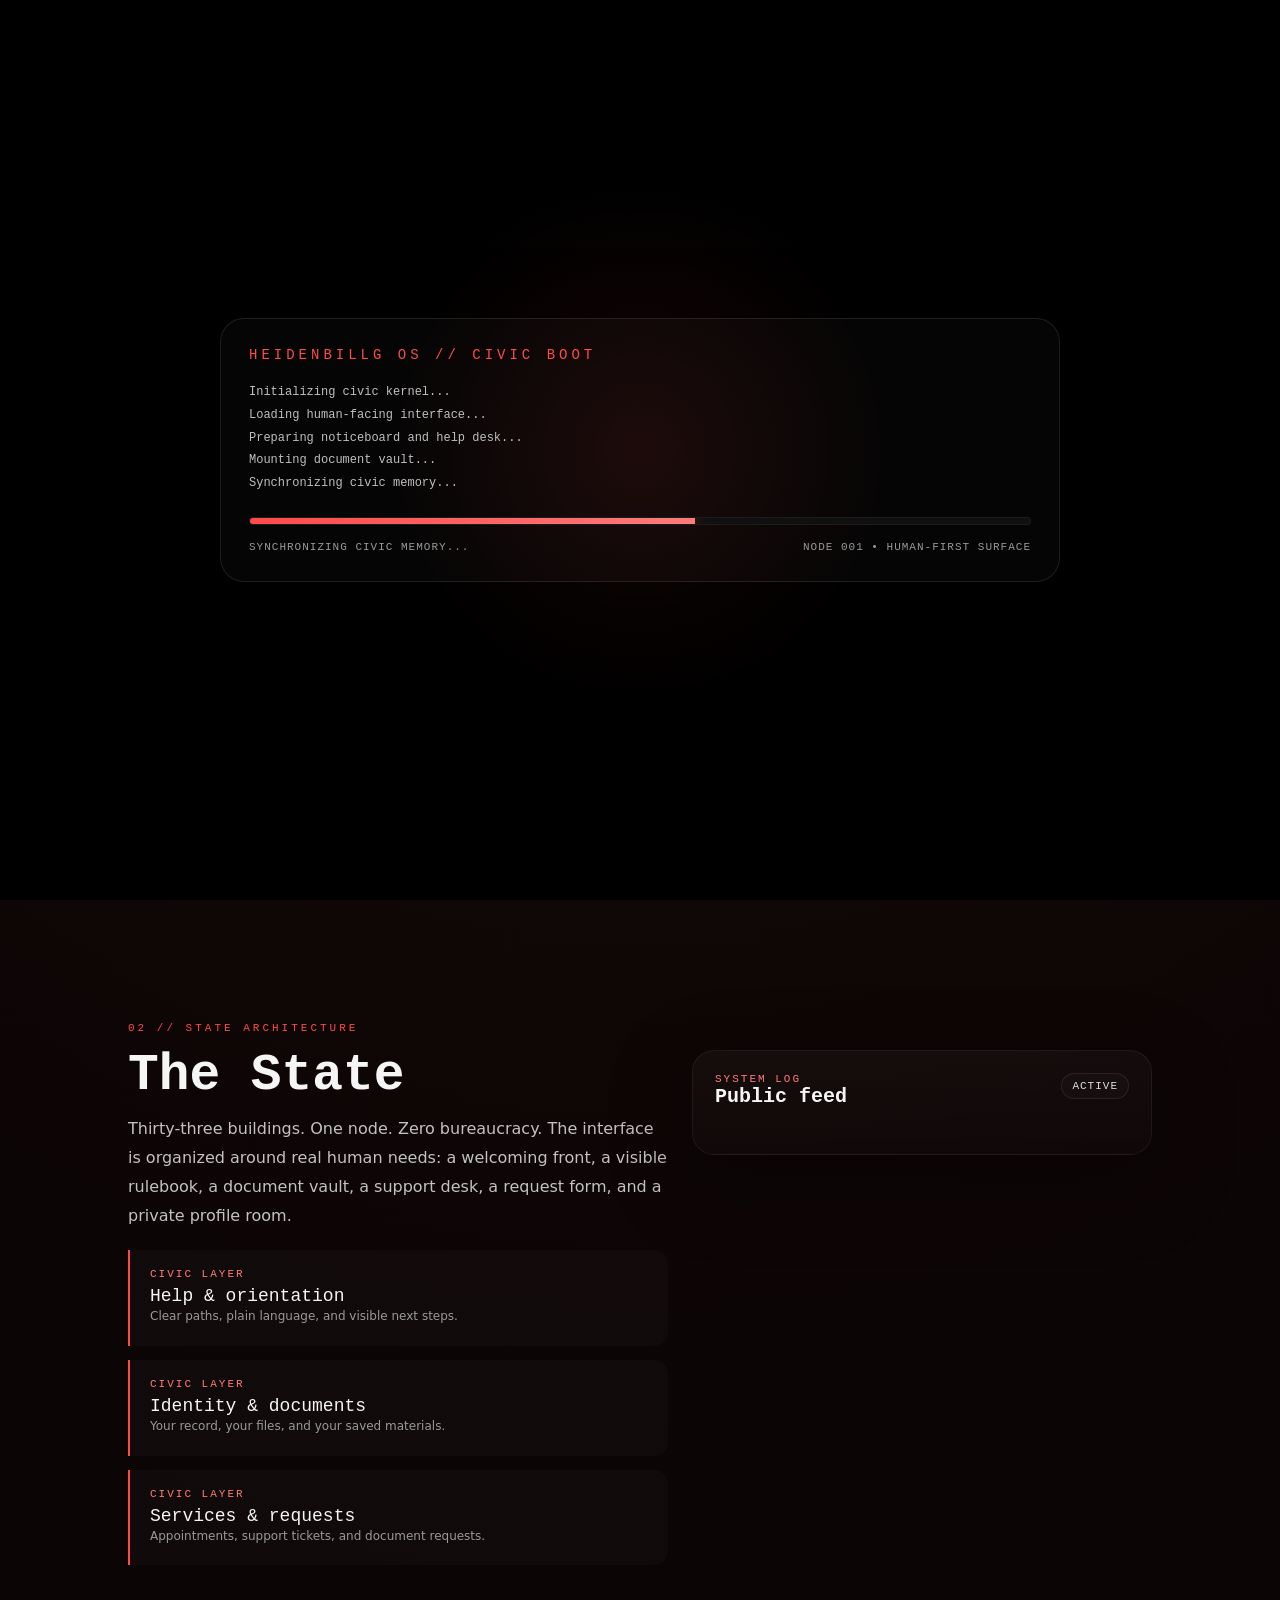
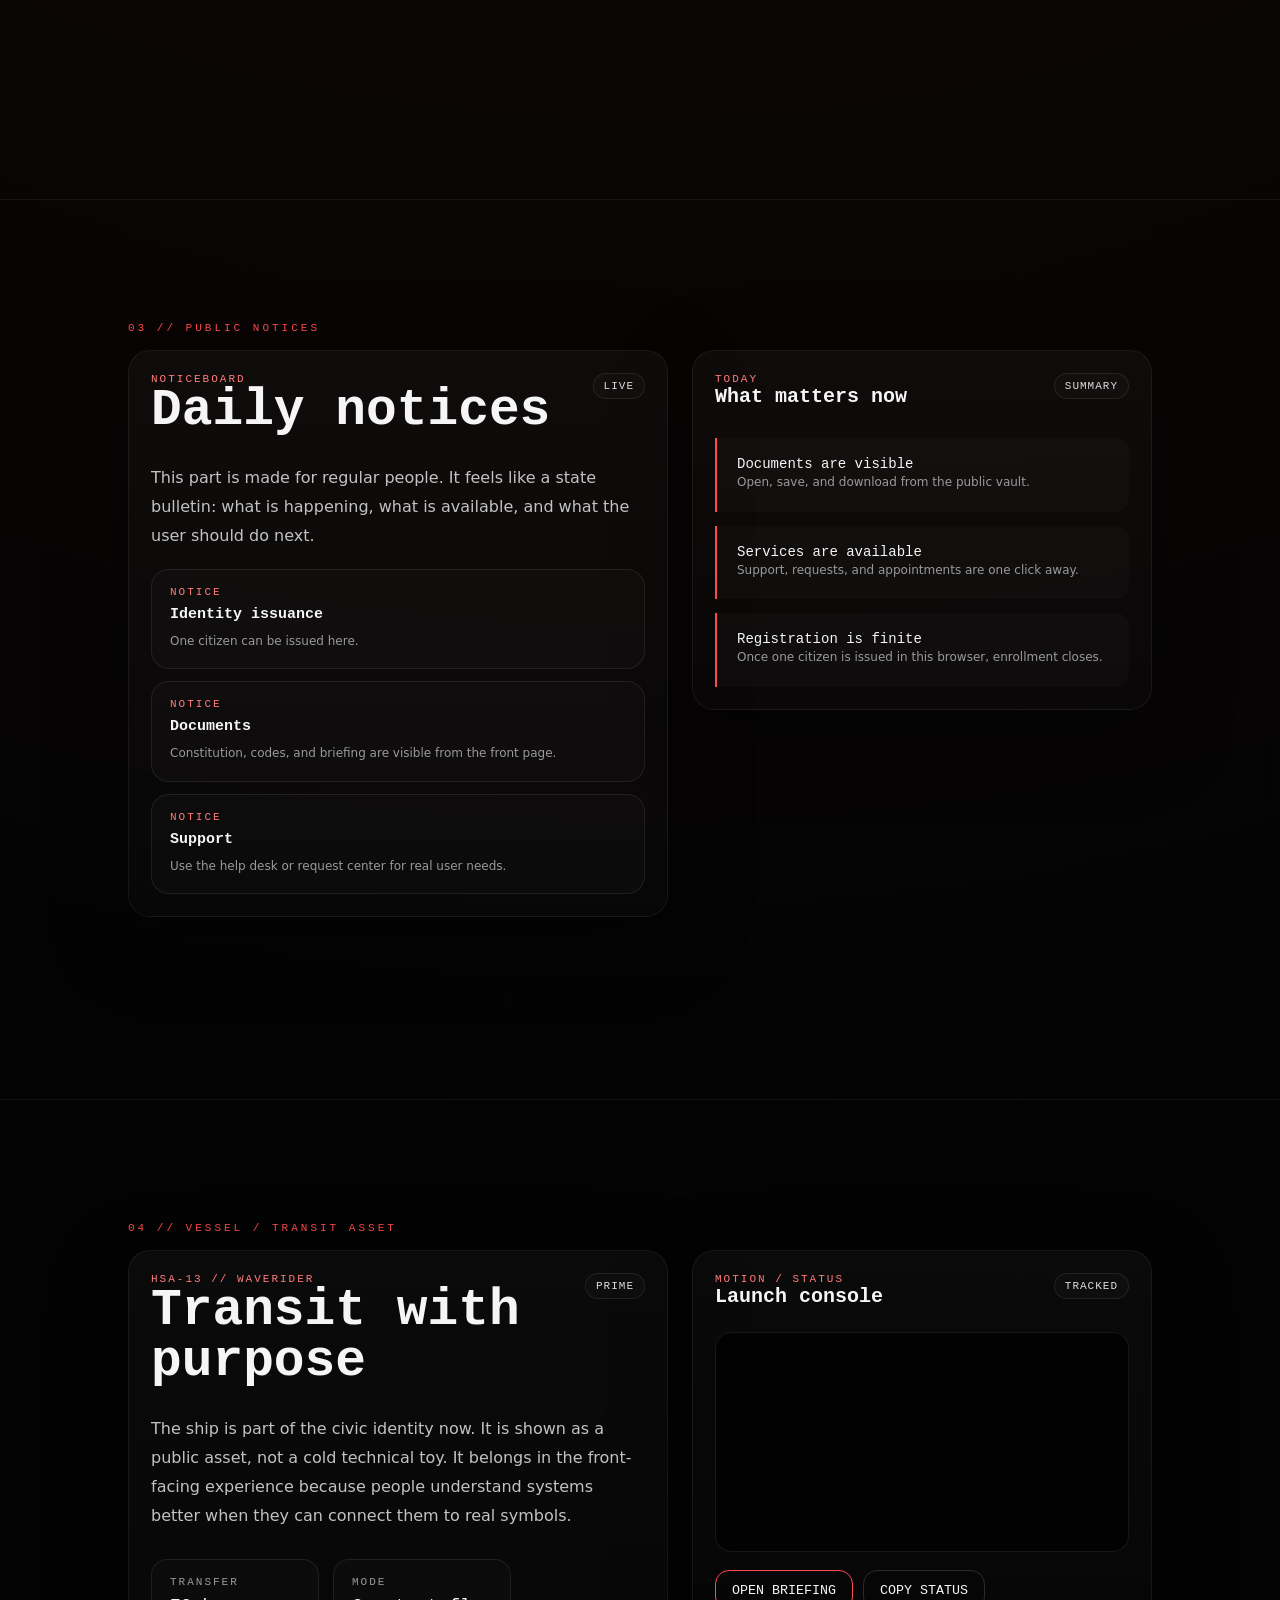
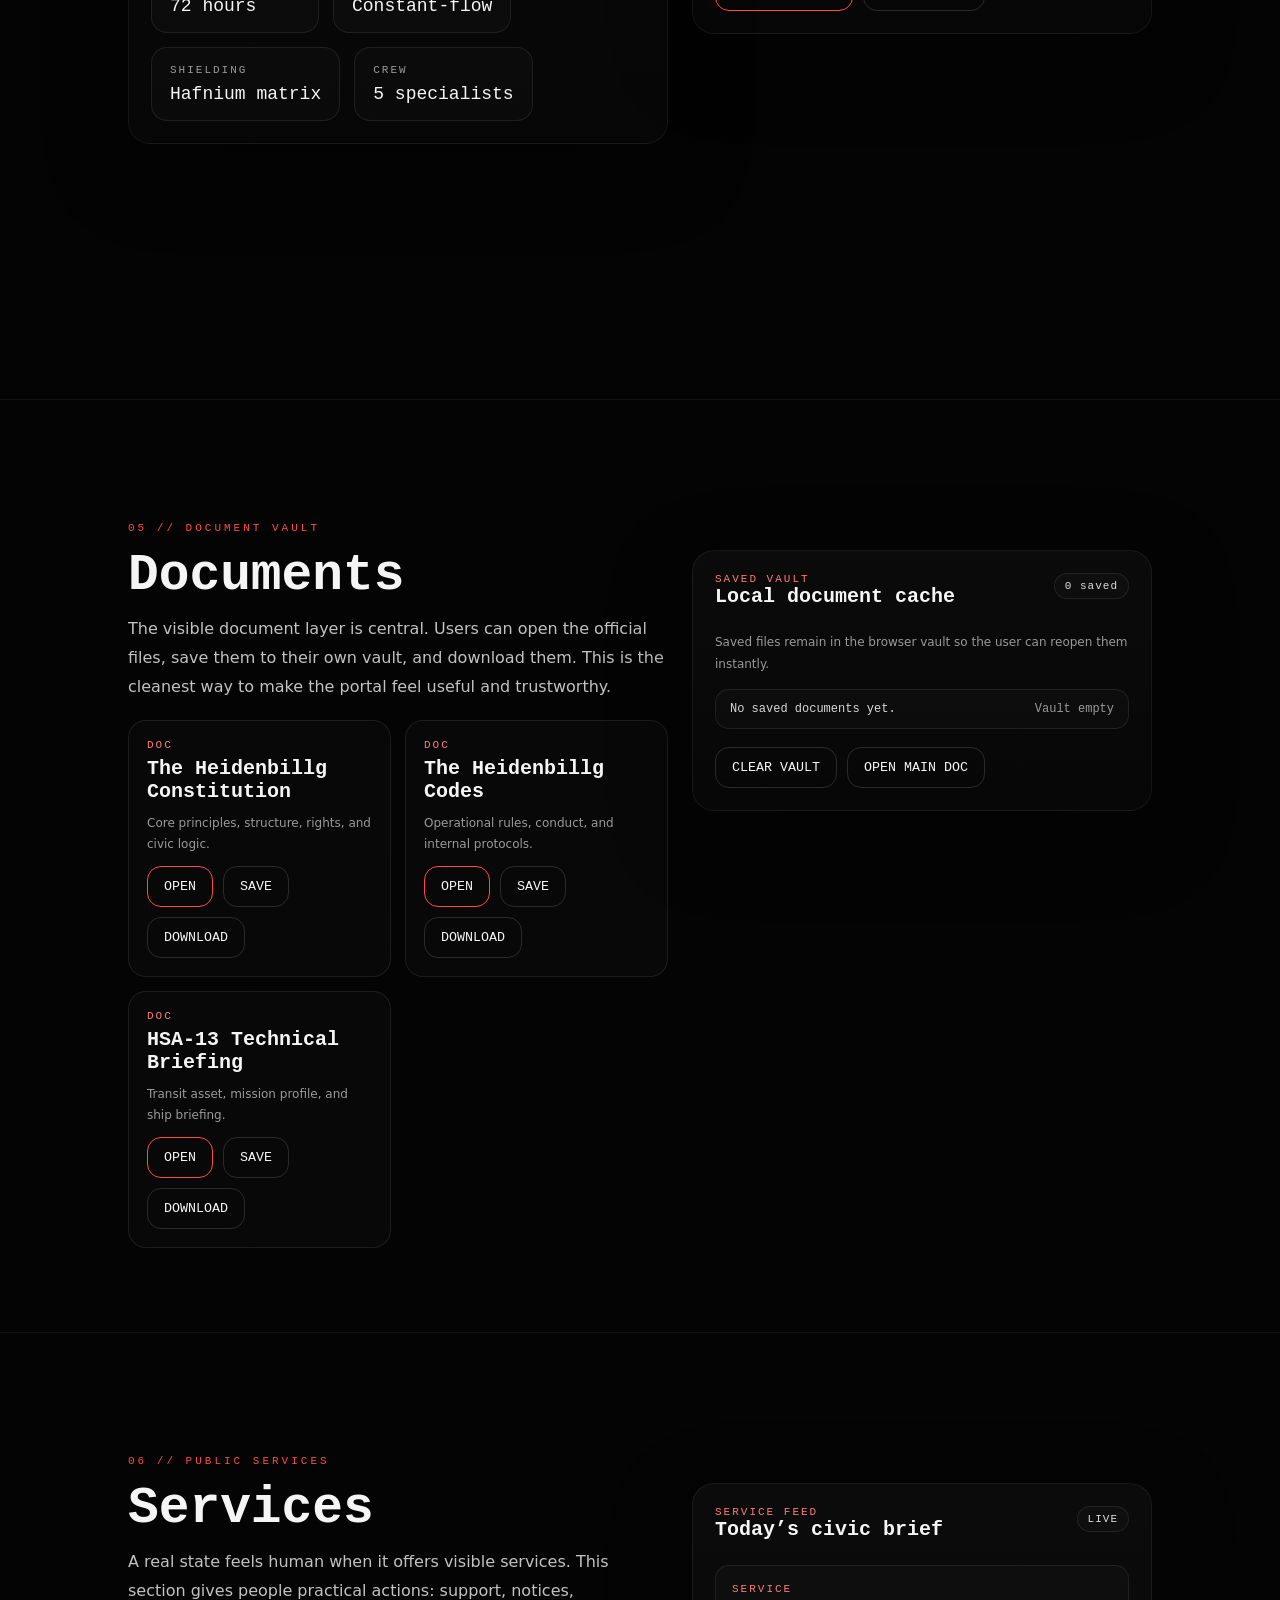
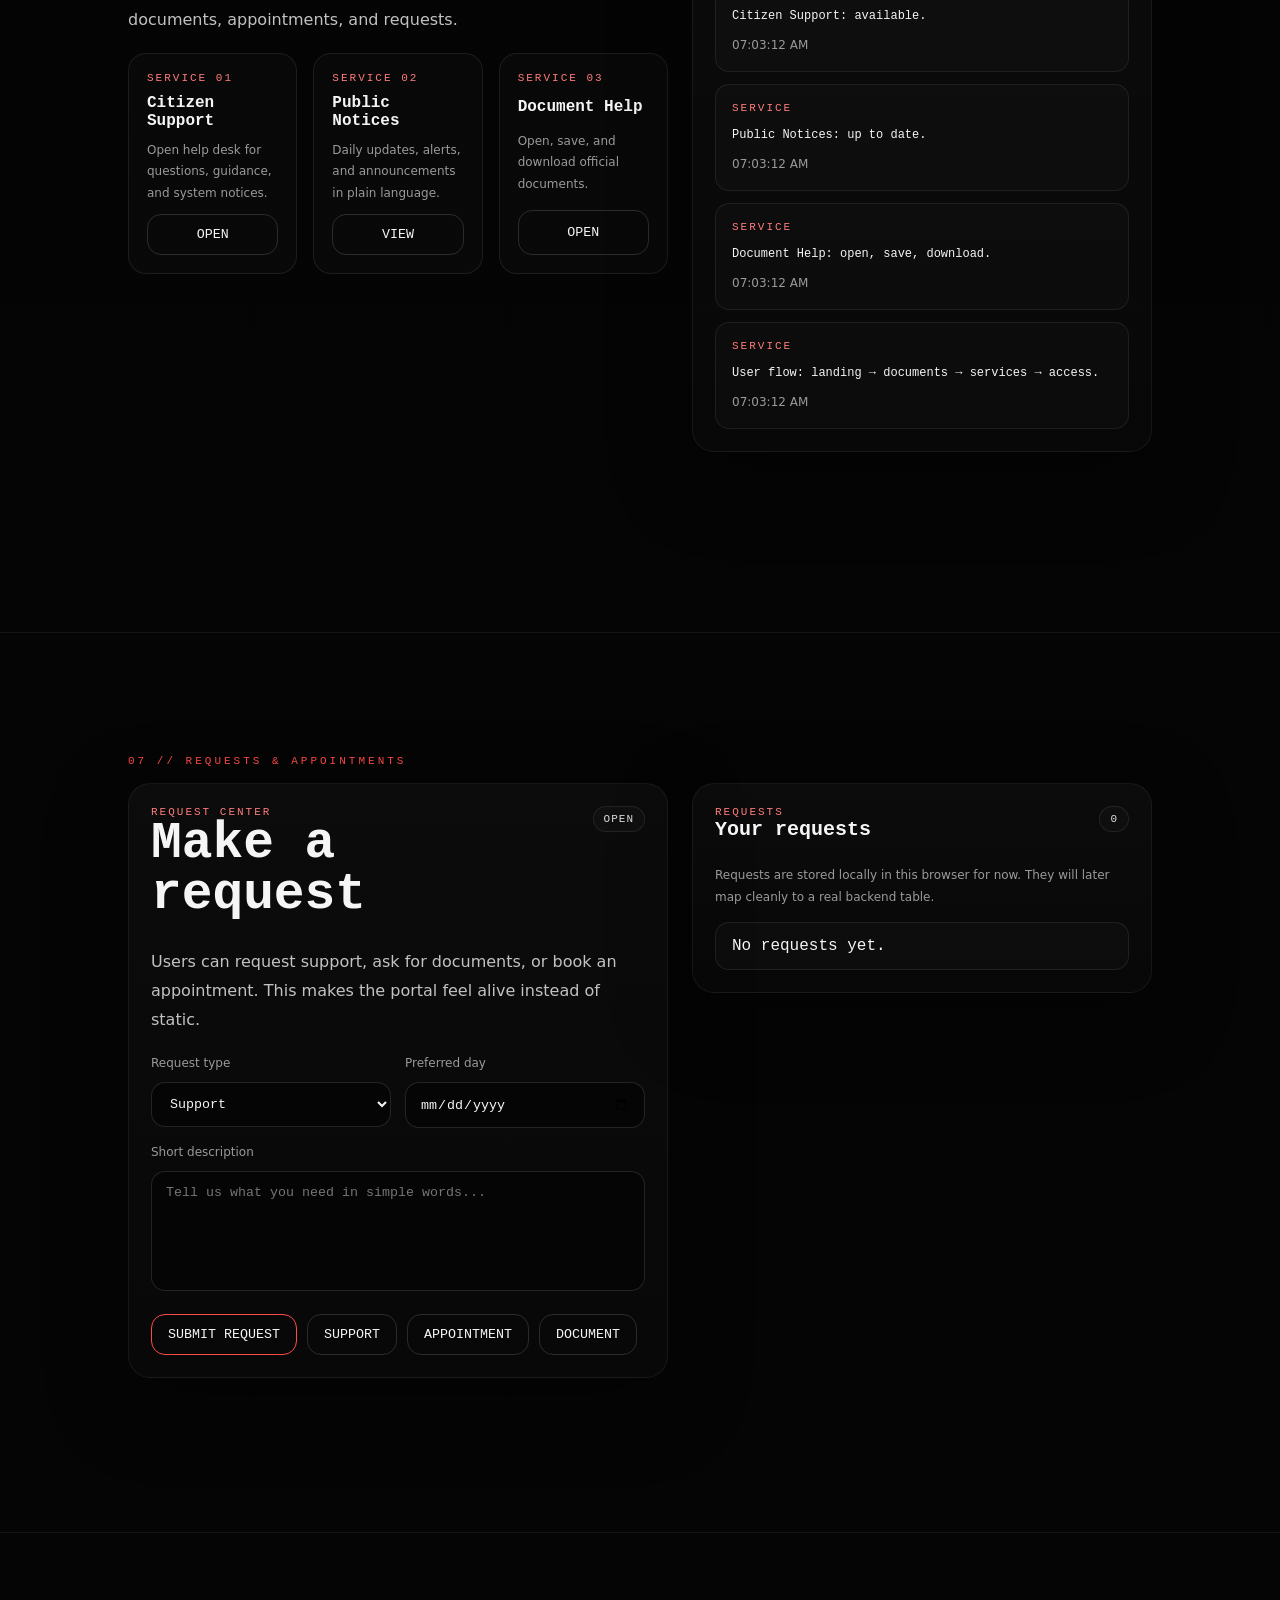
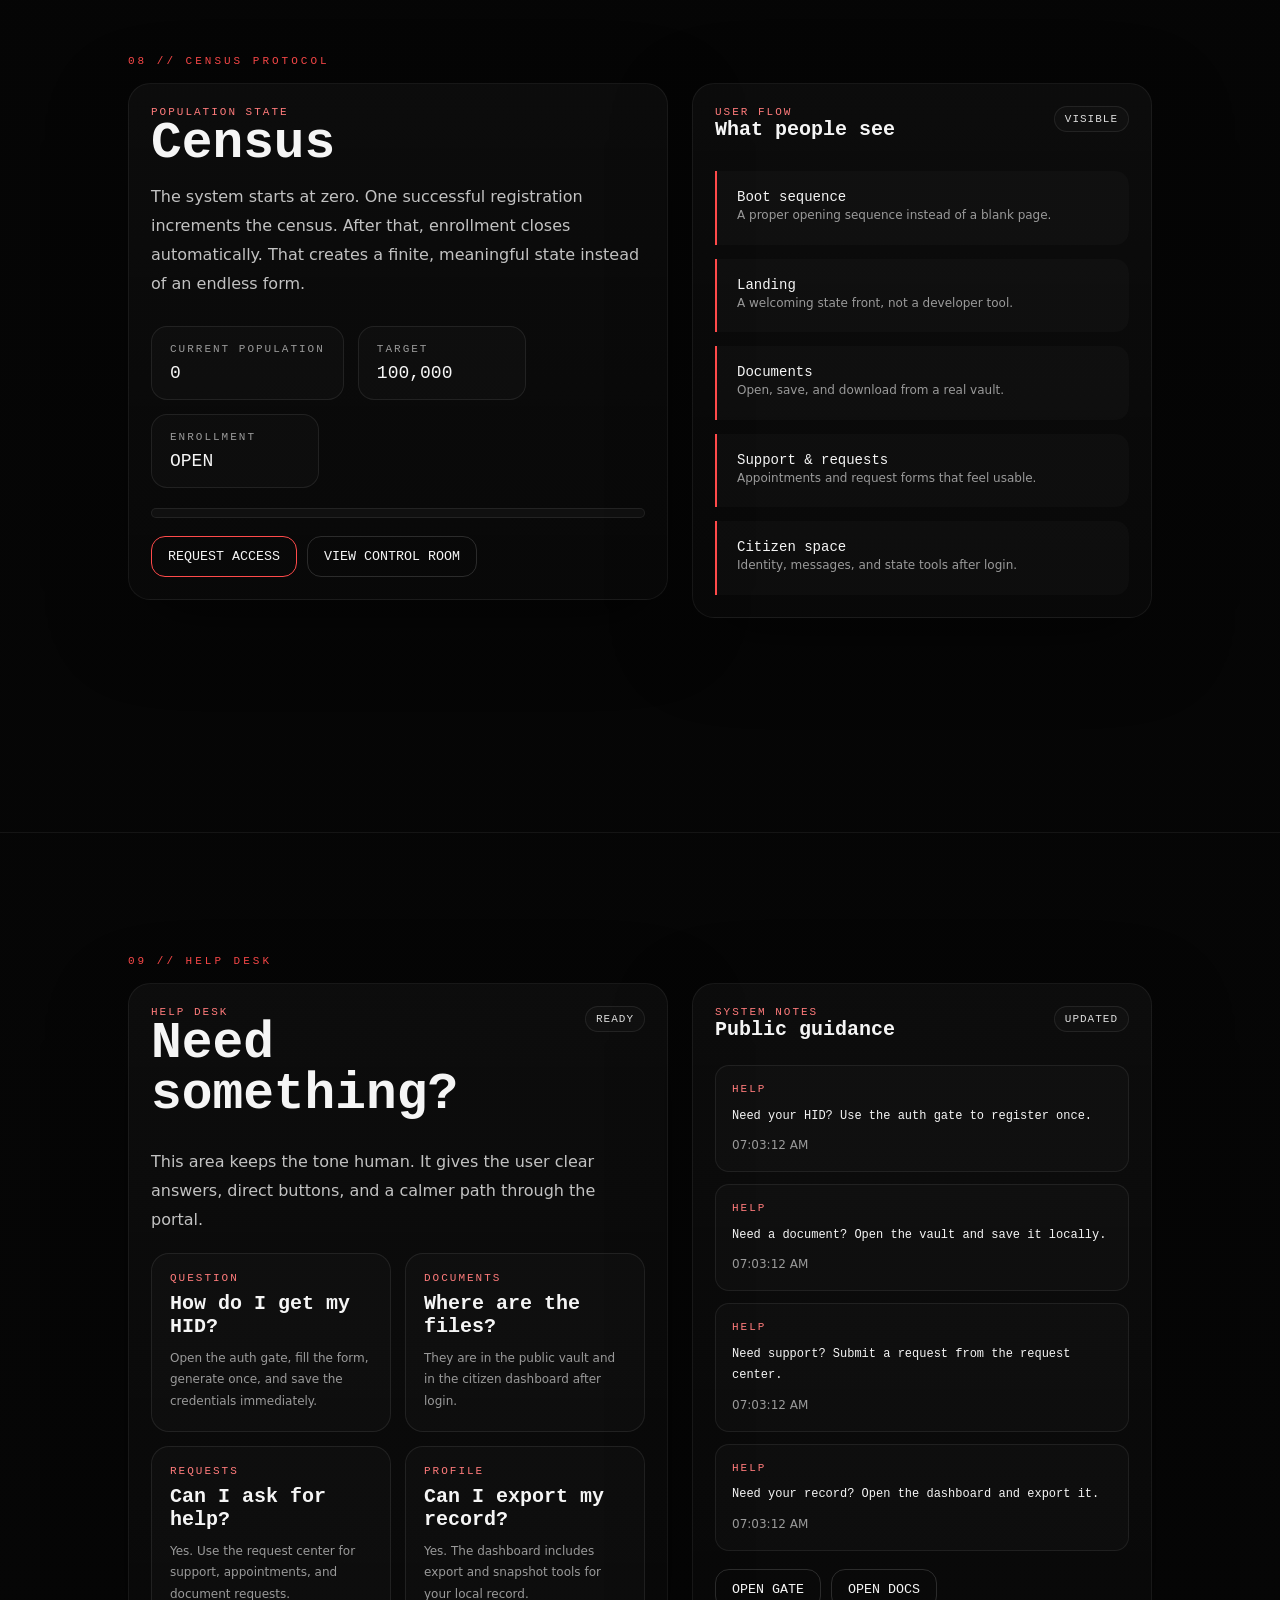
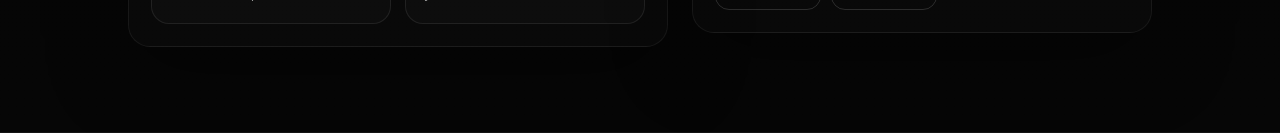
==== index.html @ 32671201 "Update index.html" ====
<!DOCTYPE html><html lang="en">
<head>
<meta charset="UTF-8" />
<meta name="viewport" content="width=device-width, initial-scale=1.0" />
<title>HEIDENBILLG OS // CITIZEN PORTAL</title>
<style>
:root{
  --bg:#040404;
  --bg2:#0b0b0b;
  --panel:#111111;
  --panel2:#151515;
  --line:#1a1a1a;
  --accent:#ff4a4a;
  --accent2:#ff7b7b;
  --ok:#35d07f;
  --warn:#f5b14c;
  --text:#f5f5f5;
  --muted:#9a9a9a;
  --soft:#d1d1d1;
  --shadow:0 24px 80px rgba(0,0,0,.36);
  --r:20px;
  --mono: ui-monospace, SFMono-Regular, Menlo, Monaco, Consolas, "Liberation Mono", monospace;
  --sans: Inter, system-ui, -apple-system, BlinkMacSystemFont, "Segoe UI", sans-serif;
}*{box-sizing:border-box} html{scroll-behavior:smooth} body{ margin:0; background: radial-gradient(circle at top, rgba(255,74,74,.08), transparent 34%), linear-gradient(180deg, #020202, #060606); color:var(--text); font-family:var(--mono); overflow-x:hidden; }

.scanline{ position:fixed; top:0; left:0; width:100%; height:2px; background:rgba(255,255,255,.03); pointer-events:none; z-index:9998; animation:scan 7s linear infinite; } @keyframes scan{ from{transform:translateY(0)} to{transform:translateY(100vh)} } .noise{ position:fixed; inset:0; pointer-events:none; z-index:9997; opacity:.045; mix-blend-mode:screen; background-image: linear-gradient(transparent 50%, rgba(255,255,255,.12) 50%), linear-gradient(90deg, transparent 50%, rgba(255,255,255,.08) 50%); background-size:3px 3px, 3px 3px; }

nav{ position:fixed; top:0; left:0; width:100%; z-index:1000; display:flex; justify-content:space-between; align-items:center; gap:16px; padding:16px 24px; backdrop-filter:blur(12px); background:linear-gradient(to bottom, rgba(0,0,0,.95), rgba(0,0,0,0)); border-bottom:1px solid rgba(255,255,255,.04); } .nav-left{display:flex; align-items:center; gap:12px; cursor:pointer; user-select:none} .brand-dot{width:11px; height:11px; border-radius:50%; background:var(--accent); box-shadow:0 0 18px rgba(255,74,74,.9)} .brand{font-size:13px; letter-spacing:3px; text-transform:uppercase} .nav-right{display:flex; gap:10px; flex-wrap:wrap; align-items:center; justify-content:flex-end} .badge{ padding:6px 10px; border:1px solid rgba(255,255,255,.08); background:rgba(255,255,255,.02); border-radius:999px; font-size:11px; letter-spacing:1px; color:#ddd; }

section{ min-height:100vh; padding:118px 10% 84px; border-bottom:1px solid rgba(255,255,255,.06); position:relative; } .kicker{display:inline-block; font-size:11px; letter-spacing:3px; text-transform:uppercase; color:var(--accent); margin-bottom:16px} h1{margin:0 0 18px; font-size:clamp(2.8rem, 9vw, 6.8rem); line-height:.92; letter-spacing:-1px} h2{margin:0 0 14px; font-size:clamp(1.9rem, 4vw, 3.2rem); line-height:1} h3{margin:0 0 10px; font-size:20px} p{margin:0; max-width:860px; color:#c2c2c2; line-height:1.8; font-family:var(--sans)} .outline{ color:transparent; -webkit-text-stroke:1px var(--text); } .small{font-size:12px; line-height:1.8; color:var(--muted); font-family:var(--sans)} .accent{color:var(--accent)} .muted{color:var(--muted)}

.grid-2{display:grid; grid-template-columns:1.08fr .92fr; gap:24px; align-items:start} .grid-3{display:grid; grid-template-columns:repeat(3, minmax(0, 1fr)); gap:20px} .card{ background:linear-gradient(180deg, rgba(255,255,255,.03), rgba(255,255,255,.014)); border:1px solid rgba(255,255,255,.06); border-radius:22px; padding:22px; box-shadow:var(--shadow); } .card:hover{ transform:translateY(-2px); transition:.22s ease; border-color:rgba(255,74,74,.27) } .card-head{display:flex; justify-content:space-between; align-items:flex-start; gap:12px; margin-bottom:14px} .card-tag{font-size:11px; letter-spacing:2px; text-transform:uppercase; color:var(--accent2)} .timeline{display:grid; gap:14px; margin-top:20px} .timeline-item{ padding:18px 18px 18px 20px; border-left:2px solid var(--accent); border-radius:0 14px 14px 0; background:rgba(255,255,255,.02); } .metric-row{display:flex; flex-wrap:wrap; gap:14px; margin-top:28px} .metric{ min-width:168px; padding:16px 18px; border:1px solid rgba(255,255,255,.08); border-radius:16px; background:rgba(255,255,255,.02); } .metric .label{display:block; font-size:11px; text-transform:uppercase; letter-spacing:2px; color:var(--muted); margin-bottom:8px} .metric .value{font-size:18px; color:var(--text)}

button, .button{ appearance:none; border:none; outline:none; cursor:pointer; font-family:var(--mono); color:var(--text); background:transparent; border:1px solid var(--accent); border-radius:14px; padding:12px 16px; transition:.25s ease; display:inline-flex; align-items:center; justify-content:center; gap:10px; text-decoration:none; } button:hover, .button:hover{ background:var(--accent); box-shadow:0 0 22px rgba(255,74,74,.22); transform:translateY(-1px) } button.secondary, .button.secondary{ border-color:rgba(255,255,255,.14) } button.secondary:hover, .button.secondary:hover{ background:rgba(255,255,255,.07); box-shadow:none } button.ok, .button.ok{ border-color:rgba(53,208,127,.45) } button.warn, .button.warn{ border-color:rgba(245,177,76,.55) } button.full, .button.full{ width:100% }

input, textarea, select{ width:100%; background:rgba(0,0,0,.42); color:var(--text); border:1px solid rgba(255,255,255,.12); border-radius:14px; padding:13px 14px; font-family:var(--mono); outline:none; transition:.25s ease; } input:focus, textarea:focus, select:focus{ border-color:rgba(255,74,74,.75); box-shadow:0 0 0 3px rgba(255,74,74,.12) } textarea{resize:none; min-height:120px}

.bar{width:100%; height:10px; background:#101010; border:1px solid rgba(255,255,255,.08); border-radius:999px; overflow:hidden} .fill{height:100%; width:0%; background:linear-gradient(90deg, var(--accent), var(--accent2)); box-shadow:0 0 20px rgba(255,74,74,.35); transition:width .8s ease} .stat-line{display:flex; justify-content:space-between; gap:12px; color:#d8d8d8; font-size:13px} .stat-line span:last-child{ color:#fff }

#boot{ position:fixed; inset:0; z-index:10000; display:flex; justify-content:center; align-items:center; flex-direction:column; background:radial-gradient(circle at center, rgba(255,74,74,.1), transparent 34%), #000; transition:opacity .6s ease, transform .6s ease; } #boot.hidden{ opacity:0; pointer-events:none; transform:scale(1.01) } .boot-panel{width:min(840px, 90vw); border:1px solid rgba(255,255,255,.1); border-radius:24px; background:rgba(255,255,255,.02); padding:28px; box-shadow:0 30px 90px rgba(0,0,0,.45)} .boot-title{font-size:14px; letter-spacing:4px; text-transform:uppercase; color:var(--accent); margin-bottom:18px} .boot-line{font-size:12px; line-height:1.9; color:#bfbfbf} .boot-progress{margin-top:22px; height:8px; width:100%; border-radius:999px; background:#101010; overflow:hidden; border:1px solid rgba(255,255,255,.05)} .boot-fill{width:0%; height:100%; background:linear-gradient(90deg, var(--accent), var(--accent2)); box-shadow:0 0 20px rgba(255,74,74,.55); transition:width .35s ease} .boot-footer{display:flex; justify-content:space-between; gap:20px; margin-top:16px; font-size:11px; color:var(--muted); letter-spacing:1px; text-transform:uppercase}

#landing{display:flex; align-items:center} .hero-copy{max-width:940px} .hero-actions{display:flex; gap:12px; flex-wrap:wrap; margin-top:28px} .docs-grid{display:grid; grid-template-columns:repeat(2, minmax(0, 1fr)); gap:14px; margin-top:18px} .doc-card{padding:18px; border:1px solid rgba(255,255,255,.08); border-radius:18px; background:rgba(255,255,255,.02); display:grid; gap:10px} .doc-actions{display:flex; gap:10px; flex-wrap:wrap} .saved-list{display:grid; gap:10px; margin-top:12px} .saved-item{padding:12px 14px; border:1px solid rgba(255,255,255,.08); border-radius:14px; background:rgba(255,255,255,.02); font-size:12px; color:#d8d8d8; display:flex; justify-content:space-between; gap:10px; align-items:center}

.modal{display:none; position:fixed; inset:0; z-index:5000; background:rgba(0,0,0,.84); backdrop-filter:blur(10px); justify-content:center; align-items:center; padding:24px} .modal.open{display:flex} .modal-panel{width:min(1060px, 100%); display:grid; grid-template-columns:1fr 1fr; gap:20px} .modal-card{background:rgba(10,10,10,.97); border:1px solid rgba(255,255,255,.08); border-radius:20px; padding:24px; box-shadow:0 30px 100px rgba(0,0,0,.5)} .modal-head{display:flex; justify-content:space-between; align-items:flex-start; gap:16px; margin-bottom:18px} .modal-strap{font-size:11px; text-transform:uppercase; letter-spacing:2px; color:var(--muted)} .credentials{margin-top:14px; padding:14px; border:1px dashed rgba(255,255,255,.12); border-radius:14px; color:#eaeaea; font-size:12px; line-height:1.8; white-space:pre-wrap; background:rgba(255,255,255,.02)} .close-row{margin-top:14px; display:flex; justify-content:flex-end}

.viewer{width:min(1120px, 100%); display:grid; grid-template-rows:auto 1fr auto; height:min(92vh, 920px)} .viewer-frame{width:100%; height:100%; border:1px solid rgba(255,255,255,.1); border-radius:16px; background:#000} .viewer-actions{display:flex; gap:10px; flex-wrap:wrap; margin-top:14px}

#dashboard{display:none; position:fixed; inset:0; z-index:4000; background:radial-gradient(circle at top left, rgba(255,74,74,.08), transparent 28%), linear-gradient(180deg, #070707, #030303)} .dashboard-grid{display:grid; grid-template-columns:300px 1fr; height:100%} .sidebar{border-right:1px solid rgba(255,255,255,.07); padding:22px; overflow:auto; background:rgba(255,255,255,.015)} .main{padding:22px; overflow:auto} .profile{padding:18px; border:1px solid rgba(255,74,74,.25); border-radius:18px; background:rgba(255,74,74,.03); margin-bottom:18px} .profile .hid{font-size:13px; color:var(--accent2); margin-bottom:10px; word-break:break-all} .profile .name{font-size:20px; color:#fff; margin-bottom:8px} .profile .role{color:var(--muted); font-size:13px} .side-block{margin-top:18px; padding-top:18px; border-top:1px solid rgba(255,255,255,.08)} .tabs{display:flex; gap:10px; flex-wrap:wrap; margin:16px 0 18px} .tab{padding:10px 12px; border-radius:999px; border:1px solid rgba(255,255,255,.08); background:rgba(255,255,255,.02); cursor:pointer; font-size:12px} .tab.active{border-color:rgba(255,74,74,.45); background:rgba(255,74,74,.08); color:#fff} .panel{display:none} .panel.active{display:block} .grid-dashboard{display:grid; grid-template-columns:1.1fr .9fr; gap:20px; margin-top:18px} .terminal{min-height:220px; max-height:300px; overflow:auto; padding:16px; border:1px solid rgba(255,255,255,.08); border-radius:16px; background:#020202; color:#a7a7a7; font-size:12px; line-height:1.8; white-space:pre-wrap} .feed{display:grid; gap:12px} .feed-item{padding:14px 16px; border:1px solid rgba(255,255,255,.07); border-radius:14px; background:rgba(255,255,255,.02); font-size:12px; line-height:1.8} .dock{display:flex; gap:10px; flex-wrap:wrap; margin-top:18px} .service-grid{display:grid; grid-template-columns:repeat(3, minmax(0,1fr)); gap:16px; margin-top:18px} .service{padding:18px; border:1px solid rgba(255,255,255,.08); border-radius:18px; background:rgba(255,255,255,.02); display:grid; gap:10px} .service strong{font-size:16px} .notice-grid{display:grid; gap:12px; margin-top:18px} .notice{padding:16px 18px; border:1px solid rgba(255,255,255,.08); border-radius:18px; background:rgba(255,255,255,.02); display:grid; gap:8px} .request-grid{display:grid; grid-template-columns:1fr 1fr; gap:14px} .request-list{display:grid; gap:10px; margin-top:14px} .request-item{padding:14px 16px; border:1px solid rgba(255,255,255,.08); border-radius:14px; background:rgba(255,255,255,.02)} .help-grid{display:grid; grid-template-columns:repeat(2,minmax(0,1fr)); gap:14px; margin-top:18px} .help-card{padding:18px; border:1px solid rgba(255,255,255,.08); border-radius:18px; background:rgba(255,255,255,.02)}

@media (max-width: 1100px){ .grid-2,.grid-3,.modal-panel,.dashboard-grid,.grid-dashboard,.docs-grid,.service-grid,.request-grid,.help-grid{grid-template-columns:1fr} section{padding:100px 6% 70px} nav{padding:14px 18px} .sidebar{border-right:none; border-bottom:1px solid rgba(255,255,255,.07)} } @media (max-width: 560px){ h1{font-size:clamp(2.2rem, 14vw, 4rem)} .hero-actions,.dock,.viewer-actions{flex-direction:column} .hero-actions > *, .dock > *, .viewer-actions > *{width:100%} } </style>

</head>
<body>
<div class="scanline"></div>
<div class="noise"></div><div id="boot">
  <div class="boot-panel">
    <div class="boot-title">HEIDENBILLG OS // CIVIC BOOT</div>
    <div id="boot-log" class="boot-line"></div>
    <div class="boot-progress"><div id="boot-fill" class="boot-fill"></div></div>
    <div class="boot-footer">
      <div id="boot-state">INITIALIZING</div>
      <div>NODE 001 • HUMAN-FIRST SURFACE</div>
    </div>
  </div>
</div><nav>
  <div class="nav-left" onclick="openAuth()">
    <div class="brand-dot"></div>
    <div class="brand">Heidenbillg OS</div>
  </div>
  <div class="nav-right">
    <div class="badge" id="system-mode">PUBLIC NODE</div>
    <div class="badge" id="scroll-stat">0%</div>
    <div class="badge" id="census-stat">0 citizens</div>
  </div>
</nav><section id="landing">
  <div class="hero-copy">
    <div class="kicker">01 // public face • citizen front</div>
    <h1>Welcome<br><span class="outline">Home</span></h1>
    <p>
      This portal is built for the person using it: easier to understand, easier to trust, and easier to return to.
      It gives you a place to read official material, save documents, ask for help, send messages, and enter your own citizen space.
    </p><div class="hero-actions">
  <button onclick="openAuth()">ENTER SYSTEM</button>
  <button class="secondary" onclick="document.getElementById('section-state').scrollIntoView({behavior:'smooth'})">STATE</button>
  <button class="secondary" onclick="document.getElementById('section-notices').scrollIntoView({behavior:'smooth'})">NOTICES</button>
  <button class="secondary" onclick="document.getElementById('section-docs').scrollIntoView({behavior:'smooth'})">DOCUMENTS</button>
  <button class="secondary" onclick="document.getElementById('section-services').scrollIntoView({behavior:'smooth'})">SERVICES</button>
</div>

<div class="metric-row">
  <div class="metric"><span class="label">Launch window</span><div class="value" id="countdown">000D : 00H : 00M : 00S</div></div>
  <div class="metric"><span class="label">Census</span><div class="value" id="landing-census">0 citizens</div></div>
  <div class="metric"><span class="label">Enrollment</span><div class="value" id="enroll-state">OPEN</div></div>
  <div class="metric"><span class="label">Tone</span><div class="value">Human-first</div></div>
</div>

<div class="dock">
  <button onclick="openAuth()">AUTH GATE</button>
  <button class="secondary" onclick="openDocViewer('constitution')">CONSTITUTION</button>
  <button class="secondary" onclick="openDocViewer('codes')">CODES</button>
  <button class="secondary" onclick="openDocViewer('briefing')">TECH BRIEFING</button>
  <button class="secondary" onclick="document.getElementById('section-help').scrollIntoView({behavior:'smooth'})">HELP DESK</button>
</div>

  </div>
</section><section id="section-state">
  <div class="kicker">02 // state architecture</div>
  <div class="grid-2">
    <div>
      <h2>The State</h2>
      <p>
        Thirty-three buildings. One node. Zero bureaucracy. The interface is organized around real human needs: a welcoming front,
        a visible rulebook, a document vault, a support desk, a request form, and a private profile room.
      </p><div class="timeline">
    <div class="timeline-item"><div class="card-tag">CIVIC LAYER</div><div style="margin-top:6px;font-size:18px;">Help & orientation</div><div class="small">Clear paths, plain language, and visible next steps.</div></div>
    <div class="timeline-item"><div class="card-tag">CIVIC LAYER</div><div style="margin-top:6px;font-size:18px;">Identity & documents</div><div class="small">Your record, your files, and your saved materials.</div></div>
    <div class="timeline-item"><div class="card-tag">CIVIC LAYER</div><div style="margin-top:6px;font-size:18px;">Services & requests</div><div class="small">Appointments, support tickets, and document requests.</div></div>
  </div>
</div>

<div class="card">
  <div class="card-head">
    <div><div class="card-tag">SYSTEM LOG</div><h3>Public feed</h3></div>
    <div class="badge">ACTIVE</div>
  </div>
  <div id="public-feed" class="feed"></div>
</div>

  </div>
</section><section id="section-notices">
  <div class="kicker">03 // public notices</div>
  <div class="grid-2">
    <div class="card">
      <div class="card-head">
        <div><div class="card-tag">NOTICEBOARD</div><h2>Daily notices</h2></div>
        <div class="badge">LIVE</div>
      </div>
      <p>
        This part is made for regular people. It feels like a state bulletin: what is happening, what is available,
        and what the user should do next.
      </p>
      <div id="notice-list" class="notice-grid"></div>
    </div><div class="card">
  <div class="card-head">
    <div><div class="card-tag">TODAY</div><h3>What matters now</h3></div>
    <div class="badge">SUMMARY</div>
  </div>
  <div class="timeline">
    <div class="timeline-item"><div style="font-size:14px;">Documents are visible</div><div class="small">Open, save, and download from the public vault.</div></div>
    <div class="timeline-item"><div style="font-size:14px;">Services are available</div><div class="small">Support, requests, and appointments are one click away.</div></div>
    <div class="timeline-item"><div style="font-size:14px;">Registration is finite</div><div class="small">Once one citizen is issued in this browser, enrollment closes.</div></div>
  </div>
</div>

  </div>
</section><section id="section-ship">
  <div class="kicker">04 // vessel / transit asset</div>
  <div class="grid-2">
    <div class="card">
      <div class="card-head">
        <div><div class="card-tag">HSA-13 // WAVERIDER</div><h2>Transit with purpose</h2></div>
        <div class="badge">PRIME</div>
      </div>
      <p>
        The ship is part of the civic identity now. It is shown as a public asset, not a cold technical toy.
        It belongs in the front-facing experience because people understand systems better when they can connect them to real symbols.
      </p>
      <div class="metric-row">
        <div class="metric"><span class="label">Transfer</span><div class="value">72 hours</div></div>
        <div class="metric"><span class="label">Mode</span><div class="value">Constant-flow</div></div>
        <div class="metric"><span class="label">Shielding</span><div class="value">Hafnium matrix</div></div>
        <div class="metric"><span class="label">Crew</span><div class="value">5 specialists</div></div>
      </div>
    </div>
    <div class="card">
      <div class="card-head">
        <div><div class="card-tag">MOTION / STATUS</div><h3>Launch console</h3></div>
        <div class="badge">TRACKED</div>
      </div>
      <div class="terminal" id="ship-terminal"></div>
      <div class="dock">
        <button onclick="openDocViewer('briefing')">OPEN BRIEFING</button>
        <button class="secondary" onclick="copyLaunchStatus()">COPY STATUS</button>
      </div>
    </div>
  </div>
</section><section id="section-docs">
  <div class="kicker">05 // document vault</div>
  <div class="grid-2">
    <div>
      <h2>Documents</h2>
      <p>
        The visible document layer is central. Users can open the official files, save them to their own vault, and download them.
        This is the cleanest way to make the portal feel useful and trustworthy.
      </p>
      <div class="docs-grid" id="docs-grid"></div>
    </div>
    <div class="card">
      <div class="card-head">
        <div><div class="card-tag">SAVED VAULT</div><h3>Local document cache</h3></div>
        <div class="badge" id="saved-count">0 saved</div>
      </div>
      <div class="small" style="margin-bottom:14px;">Saved files remain in the browser vault so the user can reopen them instantly.</div>
      <div id="saved-list" class="saved-list"></div>
      <div class="dock">
        <button class="secondary" onclick="clearSavedDocs()">CLEAR VAULT</button>
        <button class="secondary" onclick="openDocViewer('constitution')">OPEN MAIN DOC</button>
      </div>
    </div>
  </div>
</section><section id="section-services">
  <div class="kicker">06 // public services</div>
  <div class="grid-2">
    <div>
      <h2>Services</h2>
      <p>
        A real state feels human when it offers visible services. This section gives people practical actions:
        support, notices, documents, appointments, and requests.
      </p>
      <div class="service-grid">
        <div class="service"><div class="card-tag">SERVICE 01</div><strong>Citizen Support</strong><div class="small">Open help desk for questions, guidance, and system notices.</div><button class="secondary" onclick="serviceToast('Citizen Support opened.')">OPEN</button></div>
        <div class="service"><div class="card-tag">SERVICE 02</div><strong>Public Notices</strong><div class="small">Daily updates, alerts, and announcements in plain language.</div><button class="secondary" onclick="document.getElementById('section-notices').scrollIntoView({behavior:'smooth'})">VIEW</button></div>
        <div class="service"><div class="card-tag">SERVICE 03</div><strong>Document Help</strong><div class="small">Open, save, and download official documents.</div><button class="secondary" onclick="openDocViewer('briefing')">OPEN</button></div>
      </div>
    </div>
    <div class="card">
      <div class="card-head"><div><div class="card-tag">SERVICE FEED</div><h3>Today’s civic brief</h3></div><div class="badge">LIVE</div></div>
      <div id="service-feed" class="feed"></div>
    </div>
  </div>
</section><section id="section-requests">
  <div class="kicker">07 // requests & appointments</div>
  <div class="grid-2">
    <div class="card">
      <div class="card-head"><div><div class="card-tag">REQUEST CENTER</div><h2>Make a request</h2></div><div class="badge">OPEN</div></div>
      <p>
        Users can request support, ask for documents, or book an appointment. This makes the portal feel alive instead of static.
      </p><div class="request-grid" style="margin-top:18px;">
    <div>
      <div class="small" style="margin-bottom:8px;">Request type</div>
      <select id="request-type">
        <option>Support</option>
        <option>Document request</option>
        <option>Appointment</option>
        <option>General message</option>
      </select>
    </div>
    <div>
      <div class="small" style="margin-bottom:8px;">Preferred day</div>
      <input id="request-day" type="date" />
    </div>
  </div>

  <div style="margin-top:14px;">
    <div class="small" style="margin-bottom:8px;">Short description</div>
    <textarea id="request-text" placeholder="Tell us what you need in simple words..."></textarea>
  </div>

  <div class="dock">
    <button onclick="submitRequest()">SUBMIT REQUEST</button>
    <button class="secondary" onclick="prefillRequest('Support')">SUPPORT</button>
    <button class="secondary" onclick="prefillRequest('Appointment')">APPOINTMENT</button>
    <button class="secondary" onclick="prefillRequest('Document request')">DOCUMENT</button>
  </div>
</div>

<div class="card">
  <div class="card-head"><div><div class="card-tag">REQUESTS</div><h3>Your requests</h3></div><div class="badge" id="request-count">0</div></div>
  <div class="small">Requests are stored locally in this browser for now. They will later map cleanly to a real backend table.</div>
  <div id="request-list" class="request-list"></div>
</div>

  </div>
</section><section id="section-census">
  <div class="kicker">08 // census protocol</div>
  <div class="grid-2">
    <div class="card">
      <div class="card-tag">POPULATION STATE</div>
      <h2>Census</h2>
      <p>
        The system starts at zero. One successful registration increments the census. After that, enrollment closes automatically.
        That creates a finite, meaningful state instead of an endless form.
      </p>
      <div class="metric-row">
        <div class="metric"><span class="label">Current population</span><div class="value" id="census-num">0</div></div>
        <div class="metric"><span class="label">Target</span><div class="value">100,000</div></div>
        <div class="metric"><span class="label">Enrollment</span><div class="value" id="public-enrollment">OPEN</div></div>
      </div>
      <div style="margin-top:20px;" class="bar"><div id="census-bar" class="fill"></div></div>
      <div class="dock">
        <button onclick="openAuth()">REQUEST ACCESS</button>
        <button class="secondary" onclick="jumpToDashboard()">VIEW CONTROL ROOM</button>
      </div>
    </div>
    <div class="card">
      <div class="card-head"><div><div class="card-tag">USER FLOW</div><h3>What people see</h3></div><div class="badge">VISIBLE</div></div>
      <div class="timeline">
        <div class="timeline-item"><div style="font-size:14px;">Boot sequence</div><div class="small">A proper opening sequence instead of a blank page.</div></div>
        <div class="timeline-item"><div style="font-size:14px;">Landing</div><div class="small">A welcoming state front, not a developer tool.</div></div>
        <div class="timeline-item"><div style="font-size:14px;">Documents</div><div class="small">Open, save, and download from a real vault.</div></div>
        <div class="timeline-item"><div style="font-size:14px;">Support & requests</div><div class="small">Appointments and request forms that feel usable.</div></div>
        <div class="timeline-item"><div style="font-size:14px;">Citizen space</div><div class="small">Identity, messages, and state tools after login.</div></div>
      </div>
    </div>
  </div>
</section><section id="section-help">
  <div class="kicker">09 // help desk</div>
  <div class="grid-2">
    <div class="card">
      <div class="card-head"><div><div class="card-tag">HELP DESK</div><h2>Need something?</h2></div><div class="badge">READY</div></div>
      <p>
        This area keeps the tone human. It gives the user clear answers, direct buttons, and a calmer path through the portal.
      </p>
      <div class="help-grid">
        <div class="help-card"><div class="card-tag">QUESTION</div><h3 style="margin-top:8px;">How do I get my HID?</h3><div class="small">Open the auth gate, fill the form, generate once, and save the credentials immediately.</div></div>
        <div class="help-card"><div class="card-tag">DOCUMENTS</div><h3 style="margin-top:8px;">Where are the files?</h3><div class="small">They are in the public vault and in the citizen dashboard after login.</div></div>
        <div class="help-card"><div class="card-tag">REQUESTS</div><h3 style="margin-top:8px;">Can I ask for help?</h3><div class="small">Yes. Use the request center for support, appointments, and document requests.</div></div>
        <div class="help-card"><div class="card-tag">PROFILE</div><h3 style="margin-top:8px;">Can I export my record?</h3><div class="small">Yes. The dashboard includes export and snapshot tools for your local record.</div></div>
      </div>
    </div><div class="card">
  <div class="card-head"><div><div class="card-tag">SYSTEM NOTES</div><h3>Public guidance</h3></div><div class="badge">UPDATED</div></div>
  <div id="help-feed" class="feed"></div>
  <div class="dock">
    <button class="secondary" onclick="openAuth()">OPEN GATE</button>
    <button class="secondary" onclick="document.getElementById('section-docs').scrollIntoView({behavior:'smooth'})">OPEN DOCS</button>
  </div>
</div>

  </div>
</section><div id="auth-modal" class="modal">
  <div class="modal-panel">
    <div class="modal-card">
      <div class="modal-head">
        <div><div class="modal-strap">ACCESS GATE</div><h2>Login</h2></div>
        <div class="badge">SECURE</div>
      </div>
      <div style="display:grid;gap:12px;">
        <input id="login-hid" placeholder="HID (24 DIGITS)" autocomplete="off" />
        <input id="login-pass" type="password" placeholder="ACCESS KEY" autocomplete="off" />
        <button class="full" onclick="login()">ACCESS NODE</button>
      </div>
      <div class="close-row"><button class="secondary" onclick="closeAuth()">CLOSE</button></div>
    </div>
    <div class="modal-card">
      <div class="modal-head">
        <div><div class="modal-strap">IDENTITY ISSUANCE</div><h2>Register</h2></div>
        <div class="badge" id="reg-lock-badge">OPEN</div>
      </div>
      <div class="small" style="margin-bottom:12px;">One citizen only in this browser. Once it is issued, the gate closes.</div>
      <div style="display:grid;gap:12px;">
        <input id="reg-name" placeholder="NAME" autocomplete="off" />
        <input id="reg-email" placeholder="EMAIL" autocomplete="off" />
        <input id="reg-role" placeholder="ROLE / SPECIALTY" autocomplete="off" />
        <button class="full" id="register-btn" onclick="register()">GENERATE HID</button>
      </div>
      <div id="credentials" class="credentials">HID and password will appear here after registration.</div>
      <div class="close-row"><button class="secondary" onclick="closeAuth()">CLOSE</button></div>
    </div>
  </div>
</div><div id="doc-modal" class="modal">
  <div class="modal-card viewer">
    <div class="modal-head">
      <div><div class="modal-strap">DOCUMENT VIEWER</div><h2 id="doc-title">Document</h2></div>
      <div class="badge" id="doc-saved-badge">NOT SAVED</div>
    </div>
    <iframe id="doc-frame" class="viewer-frame" src="" title="Document Viewer"></iframe>
    <div class="viewer-actions">
      <button onclick="openDocExternal()">OPEN NEW TAB</button>
      <button class="secondary" onclick="toggleSaveCurrentDoc()">SAVE TO VAULT</button>
      <button class="secondary" onclick="downloadCurrentDoc()">DOWNLOAD</button>
      <button class="secondary" onclick="closeDocViewer()">CLOSE</button>
    </div>
  </div>
</div><div id="dashboard">
  <div class="dashboard-grid">
    <aside class="sidebar">
      <div class="profile">
        <div class="hid" id="user-hid">---</div>
        <div class="name" id="user-name">No user</div>
        <div class="role" id="user-role">---</div>
      </div>
      <div class="side-block"><div class="card-tag">CREDITS</div><h3 id="user-credits">0</h3></div>
      <div class="side-block">
        <div class="card-tag">SYSTEM HEALTH</div>
        <div style="margin-top:12px;" class="bar"><div id="health-bar" class="fill"></div></div>
        <div class="small" style="margin-top:8px;" id="health-text">0%</div>
      </div>
      <div class="side-block">
        <div class="card-tag">USER ACTIONS</div>
        <div style="display:grid;gap:10px;margin-top:12px;">
          <button class="secondary" onclick="showTab('overview')">Overview</button>
          <button class="secondary" onclick="showTab('docs')">Docs</button>
          <button class="secondary" onclick="showTab('messages')">Messages</button>
          <button class="secondary" onclick="showTab('identity')">Identity</button>
          <button class="secondary" onclick="showTab('requests')">Requests</button>
          <button class="secondary" onclick="copyHID()">Copy HID</button>
          <button class="secondary" onclick="exportProfile()">Export Profile</button>
          <button onclick="logout()">LOGOUT</button>
        </div>
      </div>
    </aside><main class="main">
  <div class="card">
    <div class="card-head">
      <div><div class="card-tag">PRIVATE NODE</div><h2>Citizen control room</h2></div>
      <div class="badge" id="dashboard-state">ONLINE</div>
    </div>
    <div class="tabs">
      <div class="tab active" data-tab="overview" onclick="showTab('overview')">Overview</div>
      <div class="tab" data-tab="docs" onclick="showTab('docs')">Docs</div>
      <div class="tab" data-tab="messages" onclick="showTab('messages')">Messages</div>
      <div class="tab" data-tab="identity" onclick="showTab('identity')">Identity</div>
      <div class="tab" data-tab="requests" onclick="showTab('requests')">Requests</div>
    </div>

    <div id="panel-overview" class="panel active">
      <div class="grid-dashboard">
        <div>
          <div class="terminal" id="log"></div>
          <div style="display:grid;grid-template-columns:1fr auto;gap:12px;margin-top:14px;">
            <input id="msg" placeholder="Write a message to your civic record..." />
            <button onclick="sendMessage()">SEND</button>
          </div>
          <div class="dock">
            <button class="secondary" onclick="saveSessionSnapshot()">SAVE SNAPSHOT</button>
            <button class="secondary" onclick="lockSession()">LOCK SESSION</button>
            <button class="secondary" onclick="openDocViewer('constitution')">OPEN DOC VAULT</button>
          </div>
        </div>
        <div class="card">
          <div class="card-tag">STATE SUMMARY</div>
          <div class="small" style="margin-top:12px;line-height:2;">
            <div>Identity layer: active</div>
            <div>Population state: synced</div>
            <div>Access mode: private</div>
            <div>Launch window: monitored</div>
            <div>Message queue: live</div>
            <div>Document vault: available</div>
            <div>Requests: available</div>
          </div>
          <div class="side-block">
            <div class="card-tag">QUICK LINKS</div>
            <div class="dock">
              <button class="secondary" onclick="showTab('docs')">Docs</button>
              <button class="secondary" onclick="showTab('messages')">Messages</button>
              <button class="secondary" onclick="showTab('identity')">Identity</button>
              <button class="secondary" onclick="showTab('requests')">Requests</button>
            </div>
          </div>
        </div>
      </div>
    </div>

    <div id="panel-docs" class="panel">
      <div class="grid-2" style="margin-top:18px;">
        <div class="card">
          <div class="card-tag">DOCUMENT VAULT</div>
          <div id="dashboard-docs" class="docs-grid" style="margin-top:14px;"></div>
        </div>
        <div class="card">
          <div class="card-head">
            <div><div class="card-tag">SAVED VAULT</div><h3>Local document cache</h3></div>
            <div class="badge" id="saved-count-dash">0 saved</div>
          </div>
          <div class="small" style="margin-bottom:12px;">Saved documents remain available in this browser vault.</div>
          <div id="dashboard-saved" class="saved-list" style="margin-top:12px;"></div>
          <div class="dock">
            <button class="secondary" onclick="clearSavedDocs()">CLEAR VAULT</button>
            <button class="secondary" onclick="openDocViewer('briefing')">OPEN BRIEFING</button>
          </div>
        </div>
      </div>
    </div>

    <div id="panel-messages" class="panel">
      <div class="card" style="margin-top:18px;">
        <div class="card-tag">GLOBAL MESSAGE STREAM</div>
        <div id="messages" class="feed" style="margin-top:14px;"></div>
      </div>
    </div>

    <div id="panel-identity" class="panel">
      <div class="grid-2" style="margin-top:18px;">
        <div class="card">
          <div class="card-tag">CITIZEN FILE</div>
          <div class="small" style="margin-top:12px;line-height:2;">
            <div><strong>HID:</strong> <span id="identity-hid">---</span></div>
            <div><strong>Name:</strong> <span id="identity-name">---</span></div>
            <div><strong>Email:</strong> <span id="identity-email">---</span></div>
            <div><strong>Role:</strong> <span id="identity-role">---</span></div>
            <div><strong>Credits:</strong> <span id="identity-credits">0</span></div>
            <div><strong>Issued:</strong> <span id="identity-issue">---</span></div>
          </div>
        </div>
        <div class="card">
          <div class="card-tag">PERSONAL STATE</div>
          <p class="small" style="margin-top:12px;">This dashboard is designed to feel calm and useful. It gives the user identity, access, documents, messages, and direct actions with no clutter.</p>
          <div class="dock">
            <button class="secondary" onclick="copyHID()">COPY HID</button>
            <button class="secondary" onclick="exportProfile()">EXPORT PROFILE</button>
          </div>
        </div>
      </div>
    </div>

    <div id="panel-requests" class="panel">
      <div class="grid-2" style="margin-top:18px;">
        <div class="card">
          <div class="card-tag">REQUEST CENTER</div>
          <h3>Submit from inside your citizen space</h3>
          <div class="request-grid" style="margin-top:18px;">
            <div>
              <div class="small" style="margin-bottom:8px;">Request type</div>
              <select id="dash-request-type">
                <option>Support</option>
                <option>Document request</option>
                <option>Appointment</option>
                <option>General message</option>
              </select>
            </div>
            <div>
              <div class="small" style="margin-bottom:8px;">Preferred day</div>
              <input id="dash-request-day" type="date" />
            </div>
          </div>
          <div style="margin-top:14px;">
            <div class="small" style="margin-bottom:8px;">Short description</div>
            <textarea id="dash-request-text" placeholder="Tell us what you need in simple words..."></textarea>
          </div>
          <div class="dock">
            <button onclick="submitDashboardRequest()">SUBMIT REQUEST</button>
            <button class="secondary" onclick="showTab('overview')">BACK</button>
          </div>
        </div>
        <div class="card">
          <div class="card-head"><div><div class="card-tag">REQUESTS</div><h3>Your request history</h3></div><div class="badge" id="request-count-dash">0</div></div>
          <div id="dashboard-request-list" class="request-list"></div>
        </div>
      </div>
    </div>
  </div>
</main>

  </div>
</div><script>
const STORAGE_KEY = "HB_DB_OS_CIVIC_V2";
const DOCS = [
  { id: "constitution", title: "The Heidenbillg Constitution", file: "The_Heidenbillg_Constitution (6).pdf", desc: "Core principles, structure, rights, and civic logic." },
  { id: "codes", title: "The Heidenbillg Codes", file: "The_Heidenbillg_Codes (1).pdf", desc: "Operational rules, conduct, and internal protocols." },
  { id: "briefing", title: "HSA-13 Technical Briefing", file: "HSA_13_and_TDS_Missions (2).pdf", desc: "Transit asset, mission profile, and ship briefing." }
];

let DB = JSON.parse(localStorage.getItem(STORAGE_KEY)) || {
  users: [],
  messages: [],
  requests: [],
  census: 0,
  savedDocs: [],
  registrationLocked: false,
  issuedAt: null,
  notes: [
    { title: "Welcome", text: "This interface is built to feel calm, useful, and human.", time: new Date().toISOString() },
    { title: "Documents", text: "Open, save, and download what matters.", time: new Date().toISOString() },
    { title: "Services", text: "Support, requests, and appointments are available.", time: new Date().toISOString() }
  ]
};

let currentUser = null;
let currentDocId = null;
let bootComplete = false;

function el(id){ return document.getElementById(id); }
function saveDB(){ localStorage.setItem(STORAGE_KEY, JSON.stringify(DB)); }
function nowTime(){ return new Date().toLocaleTimeString([], {hour:'2-digit', minute:'2-digit', second:'2-digit'}); }
function escapeHtml(str){ return String(str).replaceAll("&","&amp;").replaceAll("<","&lt;").replaceAll(">","&gt;").replaceAll('"',"&quot;").replaceAll("'","&#39;"); }
function randChar(set){ return set[Math.floor(Math.random() * set.length)]; }
function generateHID(){ const chars = "ABCDEFGHIJKLMNOPQRSTUVWXYZ0123456789"; let id = ""; for(let i=0;i<24;i++) id += randChar(chars); return id; }
function generatePass(){ const chars = "ABCDEFGHIJKLMNOPQRSTUVWXYZabcdefghijklmnopqrstuvwxyz0123456789!@#$%^&*"; let pass = ""; for(let i=0;i<16;i++) pass += randChar(chars); return pass; }

const bootLines = [
  "Initializing civic kernel...",
  "Loading human-facing interface...",
  "Preparing noticeboard and help desk...",
  "Mounting document vault...",
  "Synchronizing civic memory...",
  "Opening citizen services...",
  "HEIDENBILLG OS ONLINE"
];
let bootIndex = 0;
function runBoot(){
  const log = el("boot-log");
  const fill = el("boot-fill");
  const state = el("boot-state");
  if(bootIndex < bootLines.length){
    const line = document.createElement("div");
    line.className = "boot-line";
    line.textContent = bootLines[bootIndex];
    log.appendChild(line);
    fill.style.width = Math.round((bootIndex / bootLines.length) * 100) + "%";
    state.textContent = bootLines[bootIndex].toUpperCase();
    bootIndex++;
    setTimeout(runBoot, 760);
  } else {
    fill.style.width = "100%";
    state.textContent = "BOOT COMPLETE";
    setTimeout(() => {
      el("boot").classList.add("hidden");
      bootComplete = true;
      document.body.style.overflow = "auto";
      renderAll();
      startShipCountdown();
      renderDocs();
      renderPublicFeed();
      renderServiceFeed();
      renderSavedDocs();
      renderNotices();
      renderRequests();
      renderHelpFeed();
      loadMessages();
      showTab("overview");
      updateEnrollmentUI();
      if(DB.registrationLocked || DB.users.length >= 1){ DB.registrationLocked = true; saveDB(); }
    }, 700);
  }
}
document.body.style.overflow = "hidden";
runBoot();

function renderPublicFeed(){
  const feed = el("public-feed");
  const entries = [
    "Welcome. This is the public face of the state.",
    "Documents are visible, accessible, and easy to save.",
    "Support, services, and identity are organized for humans first.",
    `Census is currently ${DB.census} citizen${DB.census === 1 ? "" : "s"}.`
  ];
  feed.innerHTML = entries.map(t => `
    <div class="feed-item">
      <div class="card-tag">PUBLIC</div>
      <div style="margin-top:6px;">${escapeHtml(t)}</div>
      <div class="small" style="margin-top:8px;">${nowTime()}</div>
    </div>
  `).join("");
}
function renderServiceFeed(){
  const feed = el("service-feed");
  const items = [
    "Citizen Support: available.",
    "Public Notices: up to date.",
    "Document Help: open, save, download.",
    "User flow: landing → documents → services → access."
  ];
  feed.innerHTML = items.map(t => `
    <div class="feed-item">
      <div class="card-tag">SERVICE</div>
      <div style="margin-top:6px;">${escapeHtml(t)}</div>
      <div class="small" style="margin-top:8px;">${nowTime()}</div>
    </div>
  `).join("");
}
function renderNotices(){
  const notices = [
    { title: "Identity issuance", body: DB.registrationLocked ? "Enrollment is closed in this browser." : "One citizen can be issued here." },
    { title: "Documents", body: "Constitution, codes, and briefing are visible from the front page." },
    { title: "Support", body: "Use the help desk or request center for real user needs." }
  ];
  el("notice-list").innerHTML = notices.map(n => `
    <div class="notice">
      <div class="card-tag">NOTICE</div>
      <strong style="font-size:15px;">${escapeHtml(n.title)}</strong>
      <div class="small">${escapeHtml(n.body)}</div>
    </div>
  `).join("");
}
function renderHelpFeed(){
  const items = [
    "Need your HID? Use the auth gate to register once.",
    "Need a document? Open the vault and save it locally.",
    "Need support? Submit a request from the request center.",
    "Need your record? Open the dashboard and export it."
  ];
  el("help-feed").innerHTML = items.map(t => `
    <div class="feed-item">
      <div class="card-tag">HELP</div>
      <div style="margin-top:6px;">${escapeHtml(t)}</div>
      <div class="small" style="margin-top:8px;">${nowTime()}</div>
    </div>
  `).join("");
}
function renderAll(){
  el("landing-census").textContent = `${DB.census} citizen${DB.census === 1 ? "" : "s"}`;
  el("census-num").textContent = DB.census.toLocaleString();
  el("census-stat").textContent = `${DB.census} citizen${DB.census === 1 ? "" : "s"}`;
  el("census-bar").style.width = `${Math.min((DB.census / 100000) * 100, 100)}%`;
  el("public-enrollment").textContent = DB.registrationLocked ? "CLOSED" : "OPEN";
  el("enroll-state").textContent = DB.registrationLocked ? "CLOSED" : "OPEN";
  el("reg-lock-badge").textContent = DB.registrationLocked ? "CLOSED" : "OPEN";
  el("register-btn").disabled = DB.registrationLocked;
  el("register-btn").style.opacity = DB.registrationLocked ? "0.45" : "1";
  el("register-btn").textContent = DB.registrationLocked ? "REGISTRATION CLOSED" : "GENERATE HID";
  updateScrollStat();
  el("saved-count-dash").textContent = `${DB.savedDocs.length} saved`;
  el("request-count").textContent = DB.requests.length;
  el("request-count-dash").textContent = DB.requests.length;
}
function updateEnrollmentUI(){
  const locked = DB.registrationLocked || DB.users.length >= 1;
  DB.registrationLocked = locked;
  saveDB();
  el("reg-lock-badge").textContent = locked ? "CLOSED" : "OPEN";
  el("register-btn").disabled = locked;
  el("register-btn").style.opacity = locked ? "0.45" : "1";
  el("register-btn").textContent = locked ? "REGISTRATION CLOSED" : "GENERATE HID";
  el("public-enrollment").textContent = locked ? "CLOSED" : "OPEN";
  el("enroll-state").textContent = locked ? "CLOSED" : "OPEN";
}
function updateScrollStat(){ const max = document.documentElement.scrollHeight - window.innerHeight; const pct = max > 0 ? Math.round((window.scrollY / max) * 100) : 0; el("scroll-stat").textContent = pct + "%"; }
window.addEventListener("scroll", updateScrollStat);

function startShipCountdown(){
  const target = new Date("2028-04-01T00:00:00").getTime();
  const terminal = el("ship-terminal");
  function tick(){
    const dist = target - Date.now();
    if(dist <= 0){ terminal.innerHTML = "Launch window reached. The corridor is open."; el("countdown").textContent = "LAUNCHED"; return; }
    const days = Math.floor(dist / (1000 * 60 * 60 * 24));
    const hours = Math.floor((dist % (1000 * 60 * 60 * 24)) / (1000 * 60 * 60));
    const minutes = Math.floor((dist % (1000 * 60 * 60)) / (1000 * 60));
    const seconds = Math.floor((dist % (1000 * 60)) / 1000);
    const cd = `${String(days).padStart(3,"0")}D : ${String(hours).padStart(2,"0")}H : ${String(minutes).padStart(2,"0")}M : ${String(seconds).padStart(2,"0")}S`;
    el("countdown").textContent = cd;
    terminal.innerHTML = [
      `> Launch window: ${cd}`,
      `> Orbit corridor: stable`,
      `> Engine core: monitored`,
      `> Vessel status: primed`
    ].join("<br>");
  }
  tick();
  setInterval(tick, 1000);
}

function openAuth(){ if(!bootComplete) return; el("auth-modal").classList.add("open"); document.body.style.overflow = "hidden"; }
function closeAuth(){ el("auth-modal").classList.remove("open"); document.body.style.overflow = currentUser ? "hidden" : "auto"; }
el("auth-modal").addEventListener("click", (e) => { if(e.target.id === "auth-modal") closeAuth(); });

function renderDocs(){
  const html = DOCS.map(doc => {
    const saved = DB.savedDocs.includes(doc.id);
    return `
      <div class="doc-card">
        <div>
          <div class="card-tag">${saved ? "SAVED" : "DOC"}</div>
          <h3 style="margin-top:6px;">${escapeHtml(doc.title)}</h3>
          <div class="small">${escapeHtml(doc.desc)}</div>
        </div>
        <div class="doc-actions">
          <button onclick="openDocViewer('${doc.id}')">OPEN</button>
          <button class="secondary" onclick="toggleSaveDoc('${doc.id}')">${saved ? "UNSAVE" : "SAVE"}</button>
          <button class="secondary" onclick="downloadDoc('${doc.id}')">DOWNLOAD</button>
        </div>
      </div>
    `;
  }).join("");
  el("docs-grid").innerHTML = html;
  el("dashboard-docs").innerHTML = html;
}
function getDocById(id){ return DOCS.find(d => d.id === id); }
function openDocViewer(id){
  const doc = getDocById(id);
  if(!doc) return;
  currentDocId = id;
  el("doc-title").textContent = doc.title;
  el("doc-frame").src = doc.file;
  el("doc-saved-badge").textContent = DB.savedDocs.includes(id) ? "SAVED" : "NOT SAVED";
  el("doc-modal").classList.add("open");
  document.body.style.overflow = "hidden";
}
function closeDocViewer(){ el("doc-modal").classList.remove("open"); document.body.style.overflow = currentUser ? "hidden" : "auto"; }
el("doc-modal").addEventListener("click", (e) => { if(e.target.id === "doc-modal") closeDocViewer(); });
function openDocExternal(){ const doc = getDocById(currentDocId); if(!doc) return; window.open(doc.file, "_blank"); }
function downloadDoc(id){ const doc = getDocById(id); if(!doc) return; const a = document.createElement("a"); a.href = doc.file; a.download = doc.file.split("/").pop(); document.body.appendChild(a); a.click(); a.remove(); }
function downloadCurrentDoc(){ if(currentDocId) downloadDoc(currentDocId); }
function toggleSaveDoc(id){ const idx = DB.savedDocs.indexOf(id); if(idx >= 0) DB.savedDocs.splice(idx, 1); else DB.savedDocs.push(id); saveDB(); renderDocs(); renderSavedDocs(); refreshDocViewerBadge(); serviceToast(DB.savedDocs.includes(id) ? "Document saved to vault." : "Document removed from vault."); }
function toggleSaveCurrentDoc(){ if(currentDocId) toggleSaveDoc(currentDocId); }
function refreshDocViewerBadge(){ if(!currentDocId) return; el("doc-saved-badge").textContent = DB.savedDocs.includes(currentDocId) ? "SAVED" : "NOT SAVED"; }
function renderSavedDocs(){
  el("saved-count").textContent = `${DB.savedDocs.length} saved`;
  el("saved-count-dash").textContent = `${DB.savedDocs.length} saved`;
  const html = DB.savedDocs.length === 0 ? `<div class="saved-item"><span>No saved documents yet.</span><span class="muted">Vault empty</span></div>` : DB.savedDocs.map(id => {
    const doc = getDocById(id); if(!doc) return "";
    return `<div class="saved-item"><span>${escapeHtml(doc.title)}</span><span style="display:flex;gap:8px;flex-wrap:wrap;"><button class="secondary" onclick="openDocViewer('${doc.id}')">OPEN</button><button class="secondary" onclick="toggleSaveDoc('${doc.id}')">REMOVE</button></span></div>`;
  }).join("");
  el("saved-list").innerHTML = html;
  el("dashboard-saved").innerHTML = html;
}
function clearSavedDocs(){ DB.savedDocs = []; saveDB(); renderDocs(); renderSavedDocs(); refreshDocViewerBadge(); serviceToast("Vault cleared."); }

function register(){
  if(DB.registrationLocked || DB.users.length >= 1){ DB.registrationLocked = true; saveDB(); updateEnrollmentUI(); el("credentials").textContent = "REGISTRATION CLOSED. One citizen has already been issued in this browser."; alert("REGISTRATION CLOSED: this browser already has a citizen issued."); return; }
  const name = el("reg-name").value.trim();
  const email = el("reg-email").value.trim();
  const role = el("reg-role").value.trim();
  if(!name || !email || !role){ el("credentials").textContent = "ERROR: NAME, EMAIL, AND ROLE ARE REQUIRED."; return; }
  const user = { hid: generateHID(), pass: generatePass(), name, email, role, credits:100, issuedAt:new Date().toISOString(), notes:["Issued through the citizen desk."] };
  DB.users.push(user); DB.census += 1; DB.registrationLocked = true; DB.issuedAt = user.issuedAt; saveDB();
  el("credentials").textContent = `HID:\n${user.hid}\n\nPASSWORD:\n${user.pass}\n\nSAVE THESE CREDENTIALS NOW.\nREGISTRATION CLOSES AFTER THIS ISSUE.`;
  renderPublicFeed(); renderAll(); renderDocs(); renderNotices(); updateEnrollmentUI();
  logPublic(`New citizen issued: ${name}`);
  serviceToast("Citizen created. Registration is now closed.");
}
function login(){
  const hid = el("login-hid").value.trim();
  const pass = el("login-pass").value.trim();
  const u = DB.users.find(x => x.hid === hid && x.pass === pass);
  if(!u){ alert("ACCESS DENIED"); return; }
  currentUser = u; el("dashboard").style.display = "block"; closeAuth(); document.body.style.overflow = "hidden";
  populateDashboard(); showTab("overview"); logPrivate("SYSTEM ACCESS GRANTED"); loadMessages(); renderRequests(); serviceToast(`Welcome back, ${u.name}.`);
}
function logout(){ currentUser = null; el("dashboard").style.display = "none"; document.body.style.overflow = "auto"; logPublic("User session ended."); serviceToast("Session closed."); }

function populateDashboard(){
  el("user-hid").textContent = currentUser.hid; el("user-name").textContent = currentUser.name; el("user-role").textContent = currentUser.role; el("user-credits").textContent = currentUser.credits.toLocaleString();
  el("identity-hid").textContent = currentUser.hid; el("identity-name").textContent = currentUser.name; el("identity-email").textContent = currentUser.email; el("identity-role").textContent = currentUser.role; el("identity-credits").textContent = currentUser.credits.toLocaleString(); el("identity-issue").textContent = currentUser.issuedAt ? new Date(currentUser.issuedAt).toLocaleString() : "—";
  const health = Math.min(18 + DB.census, 100); el("health-bar").style.width = health + "%"; el("health-text").textContent = `${health}%`; el("system-mode").textContent = "PRIVATE NODE";
}
function showTab(tab){ ["overview","docs","messages","identity","requests"].forEach(t => { el("panel-" + t).classList.toggle("active", t === tab); const tabBtn = document.querySelector(`.tab[data-tab="${t}"]`); if(tabBtn) tabBtn.classList.toggle("active", t === tab); }); }

function sendMessage(){ if(!currentUser) return; const text = el("msg").value.trim(); if(!text) return; DB.messages.push({ from: currentUser.hid, name: currentUser.name, text, time: nowTime() }); saveDB(); el("msg").value = ""; loadMessages(); logPrivate("Message transmitted."); }
function loadMessages(){ const box = el("messages"); if(DB.messages.length === 0){ box.innerHTML = `<div class="feed-item">No messages yet.</div>`; return; } box.innerHTML = DB.messages.map(m => `<div class="feed-item"><div class="card-tag">${escapeHtml(m.time)} • ${escapeHtml(m.name || m.from)}</div><div style="margin-top:8px;">${escapeHtml(m.text)}</div><div class="small" style="margin-top:8px;">${escapeHtml(m.from)}</div></div>`).join(""); }
function logPublic(message){ const feed = el("public-feed"); const item = document.createElement("div"); item.className = "feed-item"; item.innerHTML = `<div class="card-tag">PUBLIC</div><div style="margin-top:6px;">${escapeHtml(message)}</div><div class="small" style="margin-top:8px;">${nowTime()}</div>`; feed.prepend(item); }
function logPrivate(message){ const log = el("log"); log.innerHTML += `> [${nowTime()}] ${escapeHtml(message)}<br>`; log.scrollTop = log.scrollHeight; }
function serviceToast(message){ const feed = el("service-feed"); const item = document.createElement("div"); item.className = "feed-item"; item.innerHTML = `<div class="card-tag">NOTIFICATION</div><div style="margin-top:6px;">${escapeHtml(message)}</div><div class="small" style="margin-top:8px;">${nowTime()}</div>`; feed.prepend(item); }

function submitRequest(){
  const type = el("request-type").value;
  const day = el("request-day").value || "No preferred day";
  const text = el("request-text").value.trim();
  if(!text){ serviceToast("Please write a short description first."); return; }
  DB.requests.unshift({ type, day, text, time: nowTime(), from: currentUser ? currentUser.name : "Public user" });
  saveDB();
  renderRequests();
  el("request-text").value = "";
  serviceToast("Request submitted.");
}
function submitDashboardRequest(){
  const type = el("dash-request-type").value;
  const day = el("dash-request-day").value || "No preferred day";
  const text = el("dash-request-text").value.trim();
  if(!text){ logPrivate("Request rejected: missing description."); return; }
  DB.requests.unshift({ type, day, text, time: nowTime(), from: currentUser ? currentUser.name : "Citizen" });
  saveDB();
  renderRequests();
  el("dash-request-text").value = "";
  logPrivate("Request submitted.");
  serviceToast("Request sent to the desk.");
}
function prefillRequest(type){ el("request-type").value = type; document.getElementById("section-requests").scrollIntoView({behavior:'smooth'}); }
function renderRequests(){
  el("request-count").textContent = DB.requests.length;
  el("request-count-dash").textContent = DB.requests.length;
  const list = DB.requests.length === 0
    ? `<div class="request-item">No requests yet.</div>`
    : DB.requests.map(r => `<div class="request-item"><div class="card-tag">${escapeHtml(r.type)} • ${escapeHtml(r.time)}</div><div style="margin-top:8px;">${escapeHtml(r.text)}</div><div class="small" style="margin-top:8px;">${escapeHtml(r.day)} • ${escapeHtml(r.from)}</div></div>`).join("");
  el("request-list").innerHTML = list;
  el("dashboard-request-list").innerHTML = list;
}

function saveSessionSnapshot(){
  const snapshot = { currentUser, census: DB.census, savedDocs: DB.savedDocs, messages: DB.messages.slice(-25), requests: DB.requests.slice(-25), at: new Date().toISOString() };
  const blob = new Blob([JSON.stringify(snapshot, null, 2)], {type:"application/json"});
  const url = URL.createObjectURL(blob); const a = document.createElement("a"); a.href = url; a.download = "heidenbillg-session-snapshot.json"; document.body.appendChild(a); a.click(); a.remove(); URL.revokeObjectURL(url); logPrivate("Session snapshot exported.");
}
function exportProfile(){
  if(!currentUser) return;
  const profile = { hid: currentUser.hid, name: currentUser.name, email: currentUser.email, role: currentUser.role, credits: currentUser.credits, issuedAt: currentUser.issuedAt, census: DB.census, savedDocs: DB.savedDocs, requests: DB.requests.length };
  const blob = new Blob([JSON.stringify(profile, null, 2)], {type:"application/json"});
  const url = URL.createObjectURL(blob); const a = document.createElement("a"); a.href = url; a.download = "heidenbillg-profile.json"; document.body.appendChild(a); a.click(); a.remove(); URL.revokeObjectURL(url); logPrivate("Profile exported.");
}
async function copyHID(){ if(!currentUser) return; try{ await navigator.clipboard.writeText(currentUser.hid); logPrivate("HID copied to clipboard."); }catch{ alert("Clipboard access unavailable in this browser context."); } }
function copyLaunchStatus(){ const text = `HEIDENBILLG OS // HSA-13 WAVERIDER // launch: ${el("countdown").textContent}`; navigator.clipboard?.writeText(text).catch(()=>{}); logPublic("Launch status copied."); }
function lockSession(){ logout(); alert("Session locked."); }
function jumpToDashboard(){ if(currentUser){ el("dashboard").style.display = "block"; document.body.style.overflow = "hidden"; } else { openAuth(); } }

renderDocs();
renderSavedDocs();
renderAll();
renderServiceFeed();
renderNotices();
renderHelpFeed();
renderRequests();
updateEnrollmentUI();
showTab("overview");
loadMessages();

document.addEventListener("keydown", (e) => { if(e.key === "Escape"){ closeAuth(); closeDocViewer(); } });
</script></body>
</html>
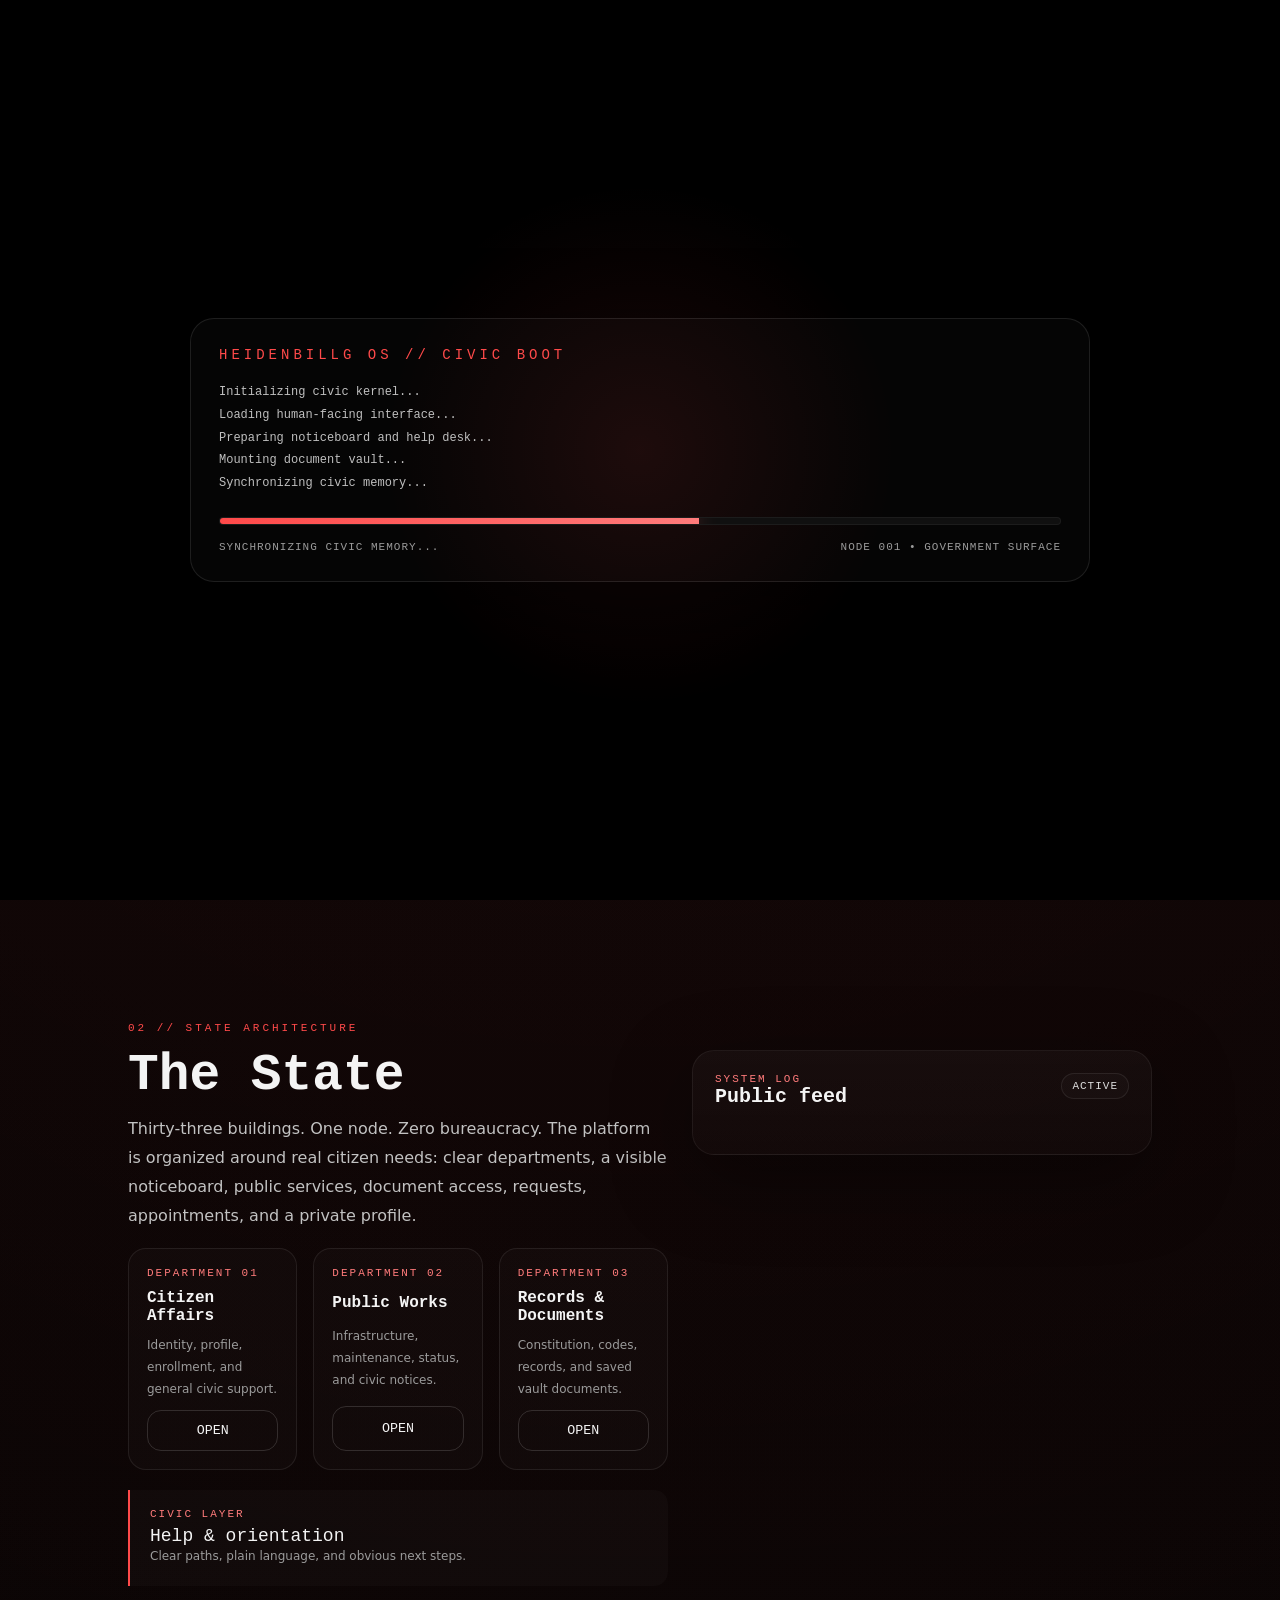
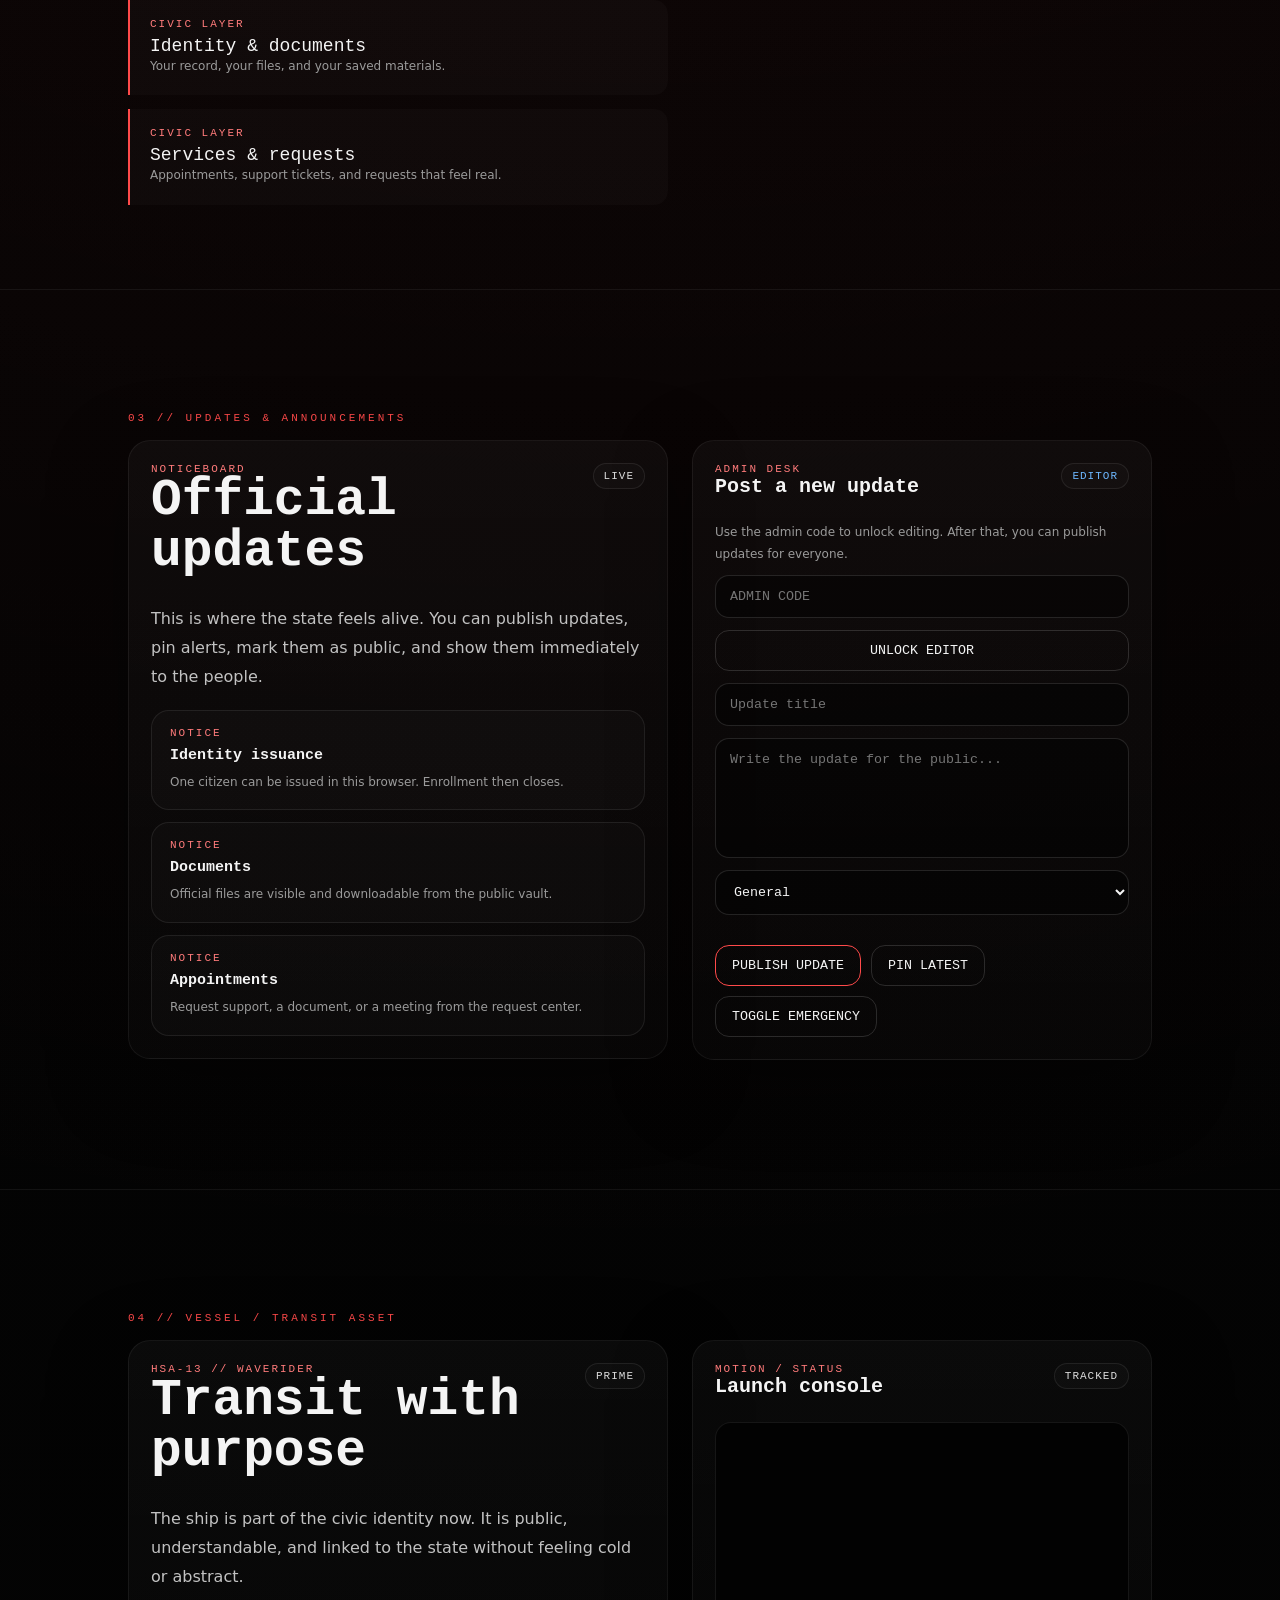
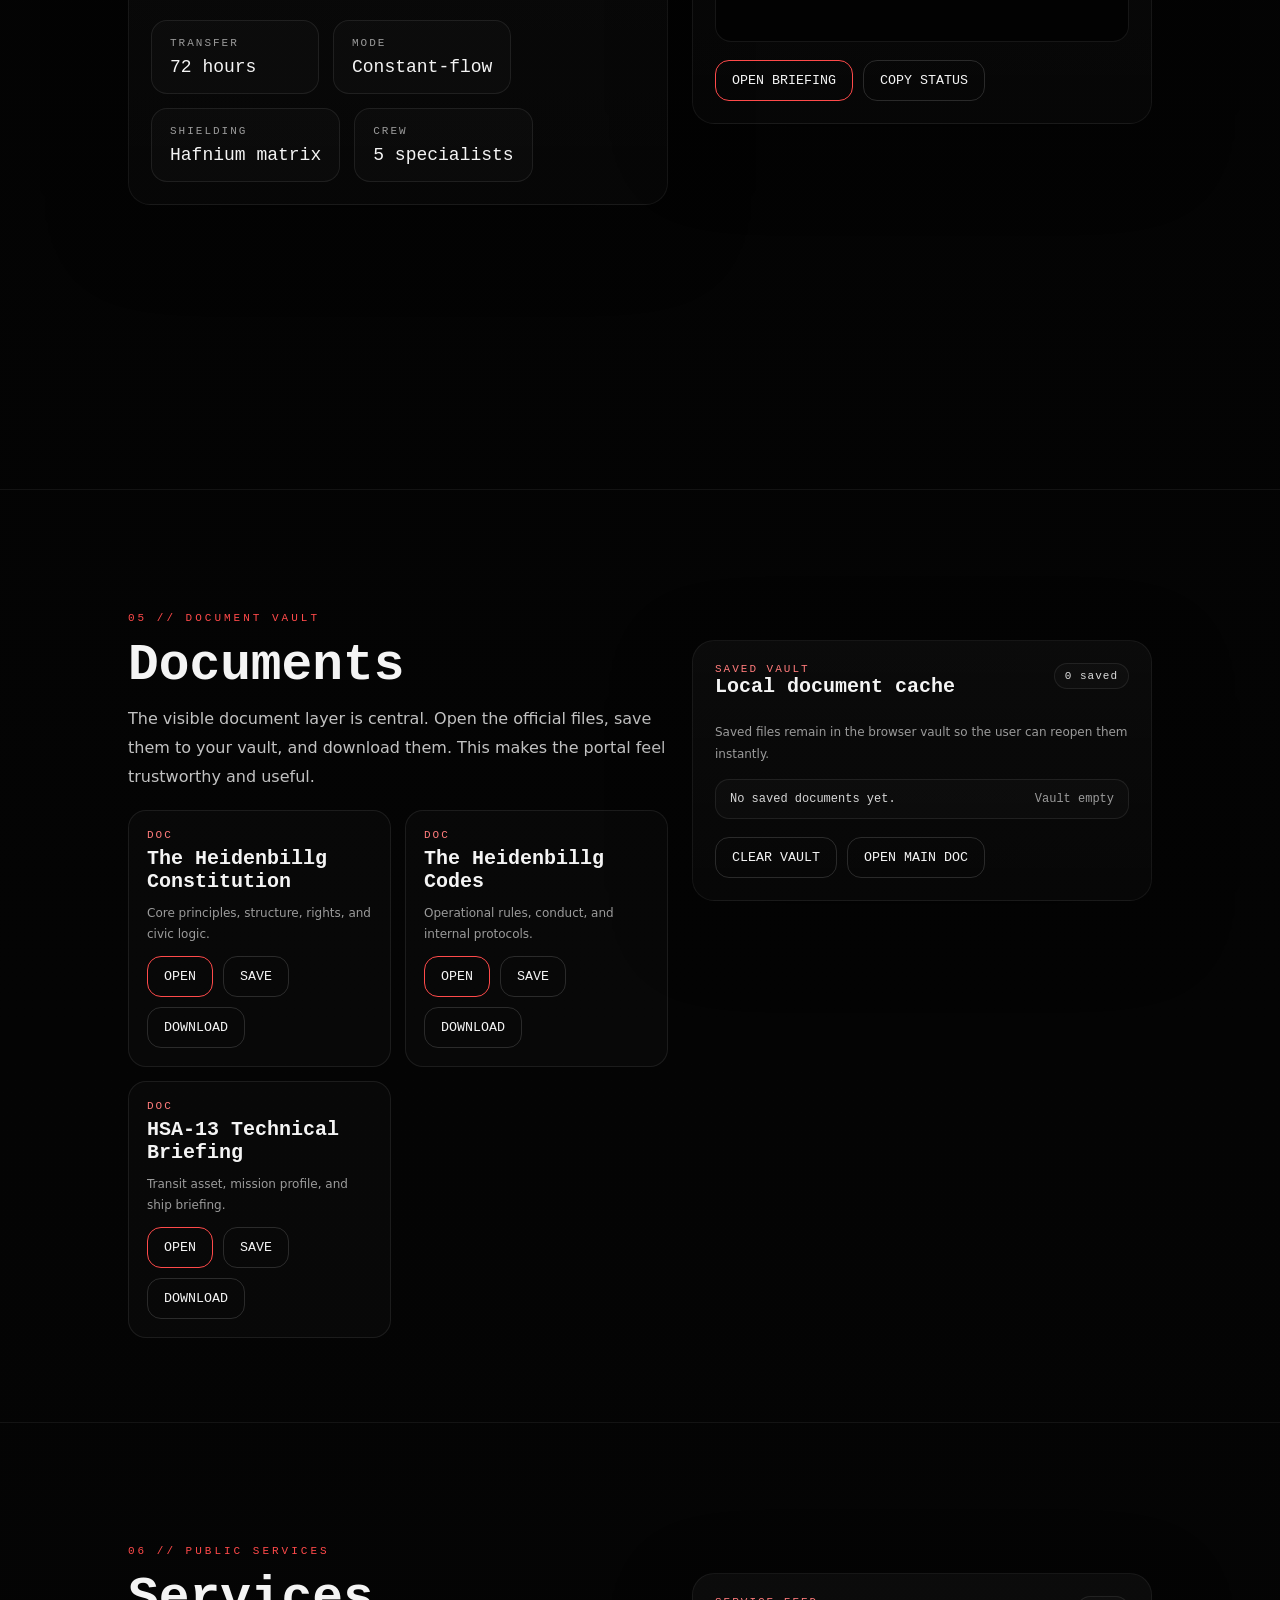
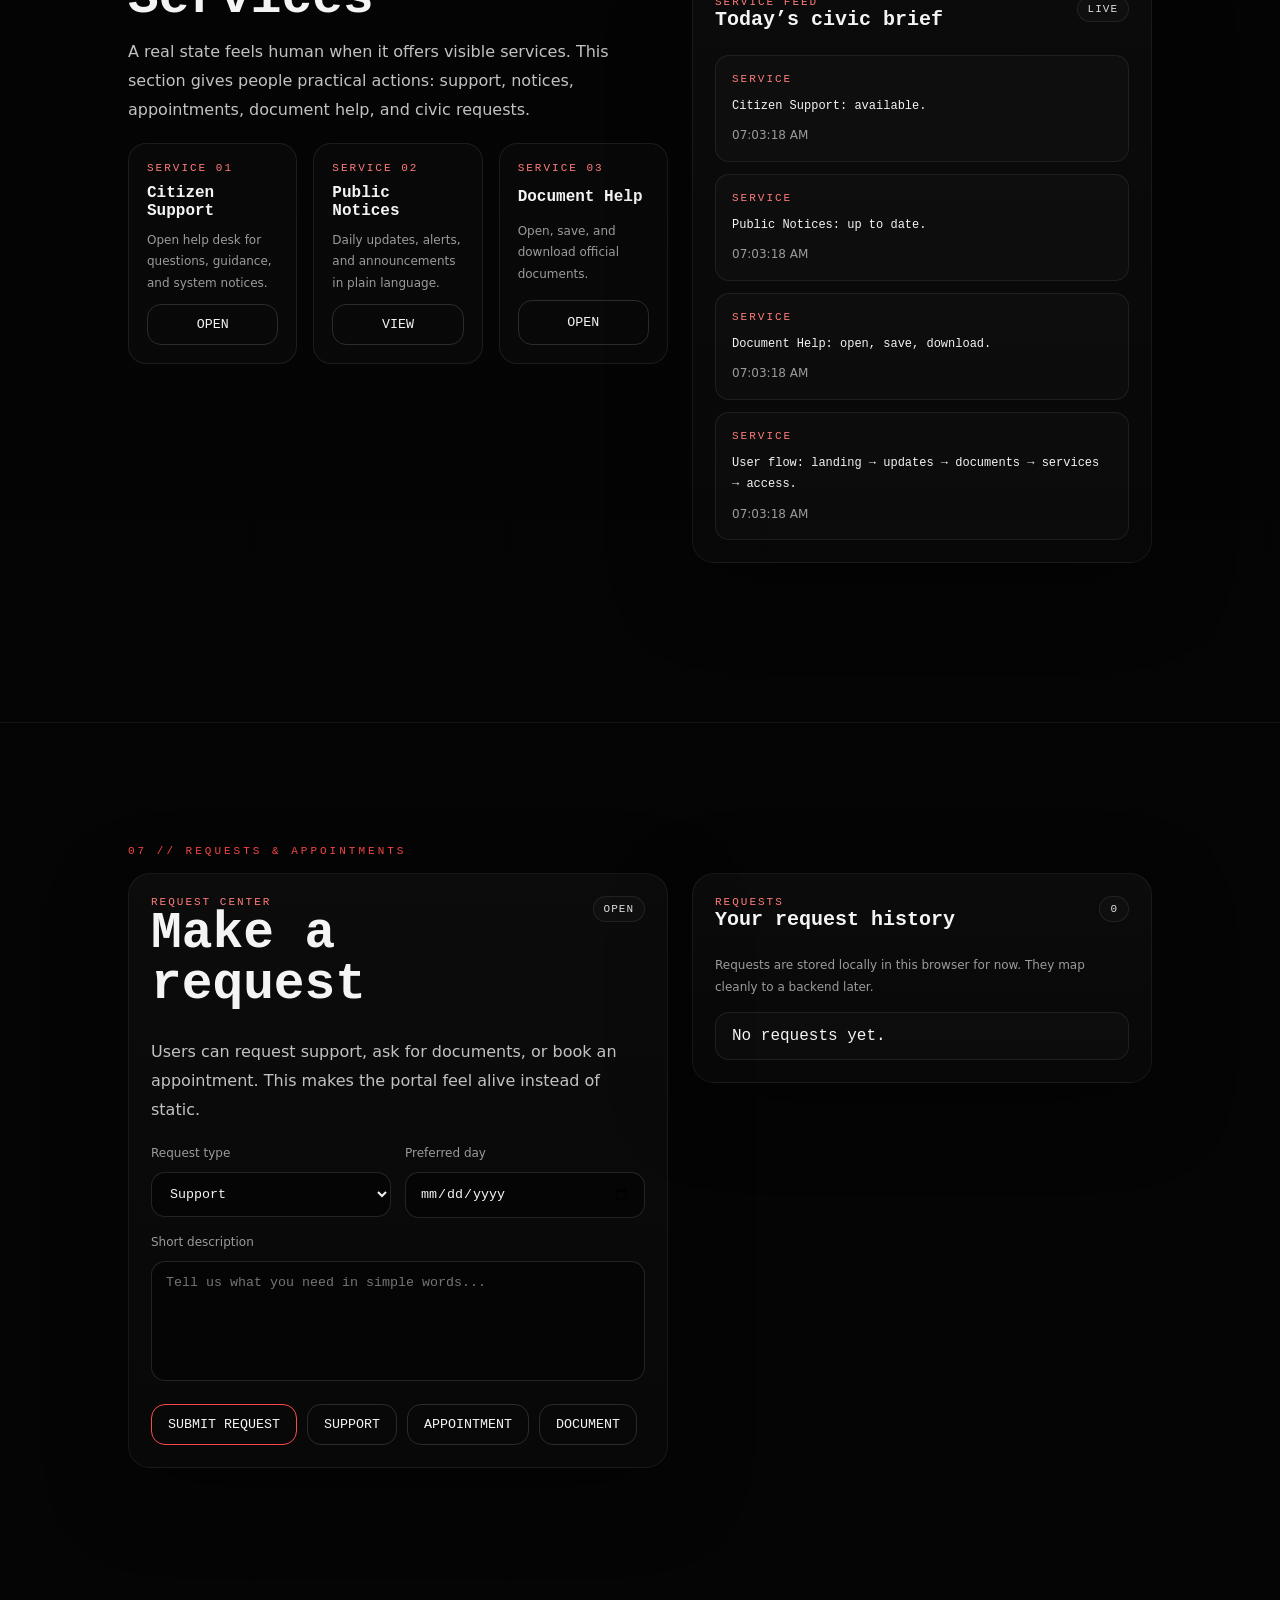
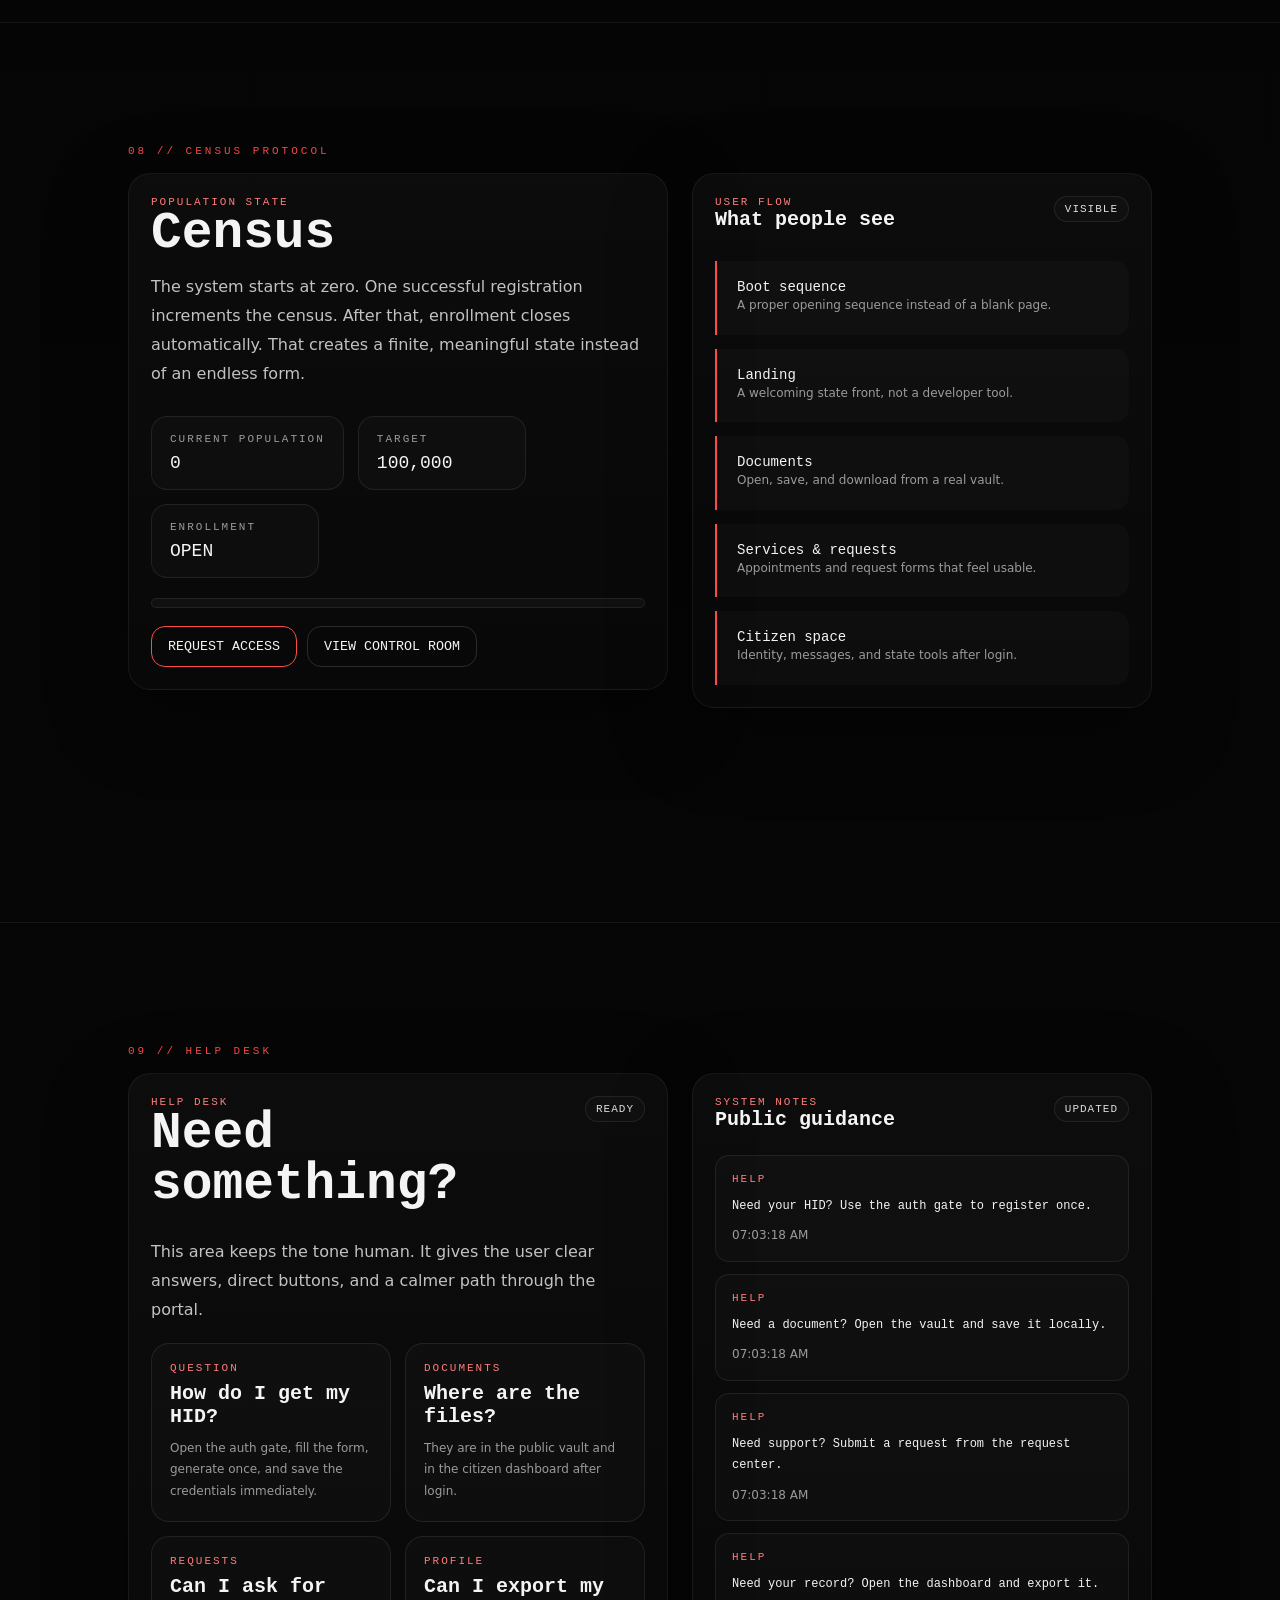
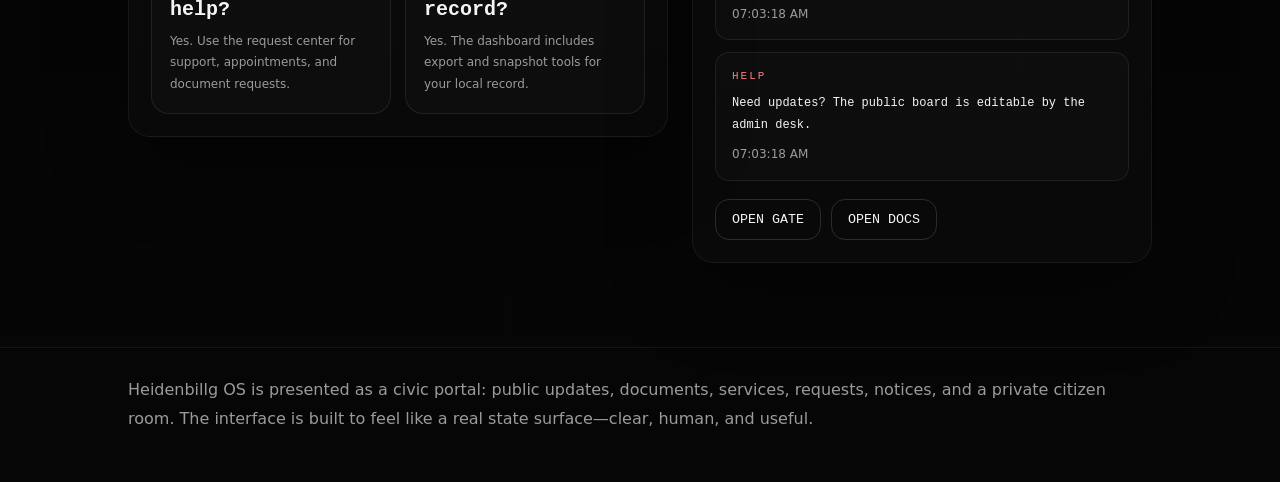
==== commit 1025f74c: "Update index.html" ====
--- a/index.html
+++ b/index.html
@@ -2,53 +2,192 @@
 <head>
 <meta charset="UTF-8" />
 <meta name="viewport" content="width=device-width, initial-scale=1.0" />
-<title>HEIDENBILLG OS // CITIZEN PORTAL</title>
+<title>HEIDENBILLG OS // CIVIC GOVERNMENT PORTAL</title>
 <style>
 :root{
-  --bg:#040404;
-  --bg2:#0b0b0b;
-  --panel:#111111;
+  --bg:#030303;
+  --bg2:#0a0a0a;
+  --panel:#101010;
   --panel2:#151515;
-  --line:#1a1a1a;
+  --line:#1c1c1c;
   --accent:#ff4a4a;
   --accent2:#ff7b7b;
   --ok:#35d07f;
   --warn:#f5b14c;
-  --text:#f5f5f5;
-  --muted:#9a9a9a;
-  --soft:#d1d1d1;
+  --info:#6db7ff;
+  --text:#f4f4f4;
+  --muted:#9b9b9b;
+  --soft:#d2d2d2;
   --shadow:0 24px 80px rgba(0,0,0,.36);
   --r:20px;
   --mono: ui-monospace, SFMono-Regular, Menlo, Monaco, Consolas, "Liberation Mono", monospace;
   --sans: Inter, system-ui, -apple-system, BlinkMacSystemFont, "Segoe UI", sans-serif;
-}*{box-sizing:border-box} html{scroll-behavior:smooth} body{ margin:0; background: radial-gradient(circle at top, rgba(255,74,74,.08), transparent 34%), linear-gradient(180deg, #020202, #060606); color:var(--text); font-family:var(--mono); overflow-x:hidden; }
-
-.scanline{ position:fixed; top:0; left:0; width:100%; height:2px; background:rgba(255,255,255,.03); pointer-events:none; z-index:9998; animation:scan 7s linear infinite; } @keyframes scan{ from{transform:translateY(0)} to{transform:translateY(100vh)} } .noise{ position:fixed; inset:0; pointer-events:none; z-index:9997; opacity:.045; mix-blend-mode:screen; background-image: linear-gradient(transparent 50%, rgba(255,255,255,.12) 50%), linear-gradient(90deg, transparent 50%, rgba(255,255,255,.08) 50%); background-size:3px 3px, 3px 3px; }
-
-nav{ position:fixed; top:0; left:0; width:100%; z-index:1000; display:flex; justify-content:space-between; align-items:center; gap:16px; padding:16px 24px; backdrop-filter:blur(12px); background:linear-gradient(to bottom, rgba(0,0,0,.95), rgba(0,0,0,0)); border-bottom:1px solid rgba(255,255,255,.04); } .nav-left{display:flex; align-items:center; gap:12px; cursor:pointer; user-select:none} .brand-dot{width:11px; height:11px; border-radius:50%; background:var(--accent); box-shadow:0 0 18px rgba(255,74,74,.9)} .brand{font-size:13px; letter-spacing:3px; text-transform:uppercase} .nav-right{display:flex; gap:10px; flex-wrap:wrap; align-items:center; justify-content:flex-end} .badge{ padding:6px 10px; border:1px solid rgba(255,255,255,.08); background:rgba(255,255,255,.02); border-radius:999px; font-size:11px; letter-spacing:1px; color:#ddd; }
-
-section{ min-height:100vh; padding:118px 10% 84px; border-bottom:1px solid rgba(255,255,255,.06); position:relative; } .kicker{display:inline-block; font-size:11px; letter-spacing:3px; text-transform:uppercase; color:var(--accent); margin-bottom:16px} h1{margin:0 0 18px; font-size:clamp(2.8rem, 9vw, 6.8rem); line-height:.92; letter-spacing:-1px} h2{margin:0 0 14px; font-size:clamp(1.9rem, 4vw, 3.2rem); line-height:1} h3{margin:0 0 10px; font-size:20px} p{margin:0; max-width:860px; color:#c2c2c2; line-height:1.8; font-family:var(--sans)} .outline{ color:transparent; -webkit-text-stroke:1px var(--text); } .small{font-size:12px; line-height:1.8; color:var(--muted); font-family:var(--sans)} .accent{color:var(--accent)} .muted{color:var(--muted)}
-
-.grid-2{display:grid; grid-template-columns:1.08fr .92fr; gap:24px; align-items:start} .grid-3{display:grid; grid-template-columns:repeat(3, minmax(0, 1fr)); gap:20px} .card{ background:linear-gradient(180deg, rgba(255,255,255,.03), rgba(255,255,255,.014)); border:1px solid rgba(255,255,255,.06); border-radius:22px; padding:22px; box-shadow:var(--shadow); } .card:hover{ transform:translateY(-2px); transition:.22s ease; border-color:rgba(255,74,74,.27) } .card-head{display:flex; justify-content:space-between; align-items:flex-start; gap:12px; margin-bottom:14px} .card-tag{font-size:11px; letter-spacing:2px; text-transform:uppercase; color:var(--accent2)} .timeline{display:grid; gap:14px; margin-top:20px} .timeline-item{ padding:18px 18px 18px 20px; border-left:2px solid var(--accent); border-radius:0 14px 14px 0; background:rgba(255,255,255,.02); } .metric-row{display:flex; flex-wrap:wrap; gap:14px; margin-top:28px} .metric{ min-width:168px; padding:16px 18px; border:1px solid rgba(255,255,255,.08); border-radius:16px; background:rgba(255,255,255,.02); } .metric .label{display:block; font-size:11px; text-transform:uppercase; letter-spacing:2px; color:var(--muted); margin-bottom:8px} .metric .value{font-size:18px; color:var(--text)}
-
-button, .button{ appearance:none; border:none; outline:none; cursor:pointer; font-family:var(--mono); color:var(--text); background:transparent; border:1px solid var(--accent); border-radius:14px; padding:12px 16px; transition:.25s ease; display:inline-flex; align-items:center; justify-content:center; gap:10px; text-decoration:none; } button:hover, .button:hover{ background:var(--accent); box-shadow:0 0 22px rgba(255,74,74,.22); transform:translateY(-1px) } button.secondary, .button.secondary{ border-color:rgba(255,255,255,.14) } button.secondary:hover, .button.secondary:hover{ background:rgba(255,255,255,.07); box-shadow:none } button.ok, .button.ok{ border-color:rgba(53,208,127,.45) } button.warn, .button.warn{ border-color:rgba(245,177,76,.55) } button.full, .button.full{ width:100% }
-
-input, textarea, select{ width:100%; background:rgba(0,0,0,.42); color:var(--text); border:1px solid rgba(255,255,255,.12); border-radius:14px; padding:13px 14px; font-family:var(--mono); outline:none; transition:.25s ease; } input:focus, textarea:focus, select:focus{ border-color:rgba(255,74,74,.75); box-shadow:0 0 0 3px rgba(255,74,74,.12) } textarea{resize:none; min-height:120px}
-
-.bar{width:100%; height:10px; background:#101010; border:1px solid rgba(255,255,255,.08); border-radius:999px; overflow:hidden} .fill{height:100%; width:0%; background:linear-gradient(90deg, var(--accent), var(--accent2)); box-shadow:0 0 20px rgba(255,74,74,.35); transition:width .8s ease} .stat-line{display:flex; justify-content:space-between; gap:12px; color:#d8d8d8; font-size:13px} .stat-line span:last-child{ color:#fff }
-
-#boot{ position:fixed; inset:0; z-index:10000; display:flex; justify-content:center; align-items:center; flex-direction:column; background:radial-gradient(circle at center, rgba(255,74,74,.1), transparent 34%), #000; transition:opacity .6s ease, transform .6s ease; } #boot.hidden{ opacity:0; pointer-events:none; transform:scale(1.01) } .boot-panel{width:min(840px, 90vw); border:1px solid rgba(255,255,255,.1); border-radius:24px; background:rgba(255,255,255,.02); padding:28px; box-shadow:0 30px 90px rgba(0,0,0,.45)} .boot-title{font-size:14px; letter-spacing:4px; text-transform:uppercase; color:var(--accent); margin-bottom:18px} .boot-line{font-size:12px; line-height:1.9; color:#bfbfbf} .boot-progress{margin-top:22px; height:8px; width:100%; border-radius:999px; background:#101010; overflow:hidden; border:1px solid rgba(255,255,255,.05)} .boot-fill{width:0%; height:100%; background:linear-gradient(90deg, var(--accent), var(--accent2)); box-shadow:0 0 20px rgba(255,74,74,.55); transition:width .35s ease} .boot-footer{display:flex; justify-content:space-between; gap:20px; margin-top:16px; font-size:11px; color:var(--muted); letter-spacing:1px; text-transform:uppercase}
-
-#landing{display:flex; align-items:center} .hero-copy{max-width:940px} .hero-actions{display:flex; gap:12px; flex-wrap:wrap; margin-top:28px} .docs-grid{display:grid; grid-template-columns:repeat(2, minmax(0, 1fr)); gap:14px; margin-top:18px} .doc-card{padding:18px; border:1px solid rgba(255,255,255,.08); border-radius:18px; background:rgba(255,255,255,.02); display:grid; gap:10px} .doc-actions{display:flex; gap:10px; flex-wrap:wrap} .saved-list{display:grid; gap:10px; margin-top:12px} .saved-item{padding:12px 14px; border:1px solid rgba(255,255,255,.08); border-radius:14px; background:rgba(255,255,255,.02); font-size:12px; color:#d8d8d8; display:flex; justify-content:space-between; gap:10px; align-items:center}
-
-.modal{display:none; position:fixed; inset:0; z-index:5000; background:rgba(0,0,0,.84); backdrop-filter:blur(10px); justify-content:center; align-items:center; padding:24px} .modal.open{display:flex} .modal-panel{width:min(1060px, 100%); display:grid; grid-template-columns:1fr 1fr; gap:20px} .modal-card{background:rgba(10,10,10,.97); border:1px solid rgba(255,255,255,.08); border-radius:20px; padding:24px; box-shadow:0 30px 100px rgba(0,0,0,.5)} .modal-head{display:flex; justify-content:space-between; align-items:flex-start; gap:16px; margin-bottom:18px} .modal-strap{font-size:11px; text-transform:uppercase; letter-spacing:2px; color:var(--muted)} .credentials{margin-top:14px; padding:14px; border:1px dashed rgba(255,255,255,.12); border-radius:14px; color:#eaeaea; font-size:12px; line-height:1.8; white-space:pre-wrap; background:rgba(255,255,255,.02)} .close-row{margin-top:14px; display:flex; justify-content:flex-end}
-
-.viewer{width:min(1120px, 100%); display:grid; grid-template-rows:auto 1fr auto; height:min(92vh, 920px)} .viewer-frame{width:100%; height:100%; border:1px solid rgba(255,255,255,.1); border-radius:16px; background:#000} .viewer-actions{display:flex; gap:10px; flex-wrap:wrap; margin-top:14px}
-
-#dashboard{display:none; position:fixed; inset:0; z-index:4000; background:radial-gradient(circle at top left, rgba(255,74,74,.08), transparent 28%), linear-gradient(180deg, #070707, #030303)} .dashboard-grid{display:grid; grid-template-columns:300px 1fr; height:100%} .sidebar{border-right:1px solid rgba(255,255,255,.07); padding:22px; overflow:auto; background:rgba(255,255,255,.015)} .main{padding:22px; overflow:auto} .profile{padding:18px; border:1px solid rgba(255,74,74,.25); border-radius:18px; background:rgba(255,74,74,.03); margin-bottom:18px} .profile .hid{font-size:13px; color:var(--accent2); margin-bottom:10px; word-break:break-all} .profile .name{font-size:20px; color:#fff; margin-bottom:8px} .profile .role{color:var(--muted); font-size:13px} .side-block{margin-top:18px; padding-top:18px; border-top:1px solid rgba(255,255,255,.08)} .tabs{display:flex; gap:10px; flex-wrap:wrap; margin:16px 0 18px} .tab{padding:10px 12px; border-radius:999px; border:1px solid rgba(255,255,255,.08); background:rgba(255,255,255,.02); cursor:pointer; font-size:12px} .tab.active{border-color:rgba(255,74,74,.45); background:rgba(255,74,74,.08); color:#fff} .panel{display:none} .panel.active{display:block} .grid-dashboard{display:grid; grid-template-columns:1.1fr .9fr; gap:20px; margin-top:18px} .terminal{min-height:220px; max-height:300px; overflow:auto; padding:16px; border:1px solid rgba(255,255,255,.08); border-radius:16px; background:#020202; color:#a7a7a7; font-size:12px; line-height:1.8; white-space:pre-wrap} .feed{display:grid; gap:12px} .feed-item{padding:14px 16px; border:1px solid rgba(255,255,255,.07); border-radius:14px; background:rgba(255,255,255,.02); font-size:12px; line-height:1.8} .dock{display:flex; gap:10px; flex-wrap:wrap; margin-top:18px} .service-grid{display:grid; grid-template-columns:repeat(3, minmax(0,1fr)); gap:16px; margin-top:18px} .service{padding:18px; border:1px solid rgba(255,255,255,.08); border-radius:18px; background:rgba(255,255,255,.02); display:grid; gap:10px} .service strong{font-size:16px} .notice-grid{display:grid; gap:12px; margin-top:18px} .notice{padding:16px 18px; border:1px solid rgba(255,255,255,.08); border-radius:18px; background:rgba(255,255,255,.02); display:grid; gap:8px} .request-grid{display:grid; grid-template-columns:1fr 1fr; gap:14px} .request-list{display:grid; gap:10px; margin-top:14px} .request-item{padding:14px 16px; border:1px solid rgba(255,255,255,.08); border-radius:14px; background:rgba(255,255,255,.02)} .help-grid{display:grid; grid-template-columns:repeat(2,minmax(0,1fr)); gap:14px; margin-top:18px} .help-card{padding:18px; border:1px solid rgba(255,255,255,.08); border-radius:18px; background:rgba(255,255,255,.02)}
-
-@media (max-width: 1100px){ .grid-2,.grid-3,.modal-panel,.dashboard-grid,.grid-dashboard,.docs-grid,.service-grid,.request-grid,.help-grid{grid-template-columns:1fr} section{padding:100px 6% 70px} nav{padding:14px 18px} .sidebar{border-right:none; border-bottom:1px solid rgba(255,255,255,.07)} } @media (max-width: 560px){ h1{font-size:clamp(2.2rem, 14vw, 4rem)} .hero-actions,.dock,.viewer-actions{flex-direction:column} .hero-actions > *, .dock > *, .viewer-actions > *{width:100%} } </style>
-
+}
+*{box-sizing:border-box}
+html{scroll-behavior:smooth}
+body{
+  margin:0;
+  background:
+    radial-gradient(circle at top, rgba(255,74,74,.09), transparent 34%),
+    linear-gradient(180deg, #020202, #060606);
+  color:var(--text);
+  font-family:var(--mono);
+  overflow-x:hidden;
+}
+.scanline{
+  position:fixed; top:0; left:0; width:100%; height:2px;
+  background:rgba(255,255,255,.03); pointer-events:none; z-index:9998;
+  animation:scan 7s linear infinite;
+}
+@keyframes scan{ from{transform:translateY(0)} to{transform:translateY(100vh)} }
+.noise{
+  position:fixed; inset:0; pointer-events:none; z-index:9997; opacity:.045; mix-blend-mode:screen;
+  background-image:
+    linear-gradient(transparent 50%, rgba(255,255,255,.12) 50%),
+    linear-gradient(90deg, transparent 50%, rgba(255,255,255,.08) 50%);
+  background-size:3px 3px, 3px 3px;
+}
+nav{
+  position:fixed; top:0; left:0; width:100%; z-index:1000;
+  display:flex; justify-content:space-between; align-items:center; gap:16px;
+  padding:16px 24px; backdrop-filter:blur(12px);
+  background:linear-gradient(to bottom, rgba(0,0,0,.96), rgba(0,0,0,0));
+  border-bottom:1px solid rgba(255,255,255,.04);
+}
+.nav-left{display:flex; align-items:center; gap:12px; cursor:pointer; user-select:none}
+.brand-dot{width:11px; height:11px; border-radius:50%; background:var(--accent); box-shadow:0 0 18px rgba(255,74,74,.9)}
+.brand{font-size:13px; letter-spacing:3px; text-transform:uppercase}
+.nav-right{display:flex; gap:10px; flex-wrap:wrap; align-items:center; justify-content:flex-end}
+.badge{
+  padding:6px 10px; border:1px solid rgba(255,255,255,.08); background:rgba(255,255,255,.02);
+  border-radius:999px; font-size:11px; letter-spacing:1px; color:#ddd;
+}
+section{
+  min-height:100vh; padding:118px 10% 84px; border-bottom:1px solid rgba(255,255,255,.06); position:relative;
+}
+.kicker{display:inline-block; font-size:11px; letter-spacing:3px; text-transform:uppercase; color:var(--accent); margin-bottom:16px}
+h1{margin:0 0 18px; font-size:clamp(2.8rem, 9vw, 6.8rem); line-height:.92; letter-spacing:-1px}
+h2{margin:0 0 14px; font-size:clamp(1.9rem, 4vw, 3.2rem); line-height:1}
+h3{margin:0 0 10px; font-size:20px}
+p{margin:0; max-width:900px; color:#c2c2c2; line-height:1.8; font-family:var(--sans)}
+.outline{ color:transparent; -webkit-text-stroke:1px var(--text); }
+.small{font-size:12px; line-height:1.8; color:var(--muted); font-family:var(--sans)}
+.muted{color:var(--muted)}
+.accent{color:var(--accent)}
+.ok{color:var(--ok)}
+.warn{color:var(--warn)}
+.info{color:var(--info)}
+.grid-2{display:grid; grid-template-columns:1.08fr .92fr; gap:24px; align-items:start}
+.grid-3{display:grid; grid-template-columns:repeat(3, minmax(0, 1fr)); gap:20px}
+.card{
+  background:linear-gradient(180deg, rgba(255,255,255,.03), rgba(255,255,255,.014));
+  border:1px solid rgba(255,255,255,.06); border-radius:22px; padding:22px; box-shadow:var(--shadow);
+}
+.card:hover{ transform:translateY(-2px); transition:.22s ease; border-color:rgba(255,74,74,.27) }
+.card-head{display:flex; justify-content:space-between; align-items:flex-start; gap:12px; margin-bottom:14px}
+.card-tag{font-size:11px; letter-spacing:2px; text-transform:uppercase; color:var(--accent2)}
+.timeline{display:grid; gap:14px; margin-top:20px}
+.timeline-item{padding:18px 18px 18px 20px; border-left:2px solid var(--accent); border-radius:0 14px 14px 0; background:rgba(255,255,255,.02)}
+.metric-row{display:flex; flex-wrap:wrap; gap:14px; margin-top:28px}
+.metric{min-width:168px; padding:16px 18px; border:1px solid rgba(255,255,255,.08); border-radius:16px; background:rgba(255,255,255,.02)}
+.metric .label{display:block; font-size:11px; text-transform:uppercase; letter-spacing:2px; color:var(--muted); margin-bottom:8px}
+.metric .value{font-size:18px; color:var(--text)}
+button, .button{
+  appearance:none; border:none; outline:none; cursor:pointer; font-family:var(--mono); color:var(--text); background:transparent;
+  border:1px solid var(--accent); border-radius:14px; padding:12px 16px; transition:.25s ease;
+  display:inline-flex; align-items:center; justify-content:center; gap:10px; text-decoration:none;
+}
+button:hover, .button:hover{ background:var(--accent); box-shadow:0 0 22px rgba(255,74,74,.22); transform:translateY(-1px) }
+button.secondary, .button.secondary{ border-color:rgba(255,255,255,.14) }
+button.secondary:hover, .button.secondary:hover{ background:rgba(255,255,255,.07); box-shadow:none }
+button.ok, .button.ok{ border-color:rgba(53,208,127,.45) }
+button.warn, .button.warn{ border-color:rgba(245,177,76,.55) }
+button.info, .button.info{ border-color:rgba(109,183,255,.55) }
+button.full, .button.full{ width:100% }
+input, textarea, select{
+  width:100%; background:rgba(0,0,0,.42); color:var(--text); border:1px solid rgba(255,255,255,.12);
+  border-radius:14px; padding:13px 14px; font-family:var(--mono); outline:none; transition:.25s ease;
+}
+input:focus, textarea:focus, select:focus{ border-color:rgba(255,74,74,.75); box-shadow:0 0 0 3px rgba(255,74,74,.12) }
+textarea{resize:none; min-height:120px}
+.bar{width:100%; height:10px; background:#101010; border:1px solid rgba(255,255,255,.08); border-radius:999px; overflow:hidden}
+.fill{height:100%; width:0%; background:linear-gradient(90deg, var(--accent), var(--accent2)); box-shadow:0 0 20px rgba(255,74,74,.35); transition:width .8s ease}
+.stat-line{display:flex; justify-content:space-between; gap:12px; color:#d8d8d8; font-size:13px}
+.stat-line span:last-child{ color:#fff }
+#boot{position:fixed; inset:0; z-index:10000; display:flex; justify-content:center; align-items:center; flex-direction:column; background:radial-gradient(circle at center, rgba(255,74,74,.1), transparent 34%), #000; transition:opacity .6s ease, transform .6s ease}
+#boot.hidden{ opacity:0; pointer-events:none; transform:scale(1.01) }
+.boot-panel{width:min(900px, 90vw); border:1px solid rgba(255,255,255,.1); border-radius:24px; background:rgba(255,255,255,.02); padding:28px; box-shadow:0 30px 90px rgba(0,0,0,.45)}
+.boot-title{font-size:14px; letter-spacing:4px; text-transform:uppercase; color:var(--accent); margin-bottom:18px}
+.boot-line{font-size:12px; line-height:1.9; color:#bfbfbf}
+.boot-progress{margin-top:22px; height:8px; width:100%; border-radius:999px; background:#101010; overflow:hidden; border:1px solid rgba(255,255,255,.05)}
+.boot-fill{width:0%; height:100%; background:linear-gradient(90deg, var(--accent), var(--accent2)); box-shadow:0 0 20px rgba(255,74,74,.55); transition:width .35s ease}
+.boot-footer{display:flex; justify-content:space-between; gap:20px; margin-top:16px; font-size:11px; color:var(--muted); letter-spacing:1px; text-transform:uppercase}
+#landing{display:flex; align-items:center}
+.hero-copy{max-width:960px}
+.hero-actions{display:flex; gap:12px; flex-wrap:wrap; margin-top:28px}
+.docs-grid{display:grid; grid-template-columns:repeat(2, minmax(0, 1fr)); gap:14px; margin-top:18px}
+.doc-card{padding:18px; border:1px solid rgba(255,255,255,.08); border-radius:18px; background:rgba(255,255,255,.02); display:grid; gap:10px}
+.doc-actions{display:flex; gap:10px; flex-wrap:wrap}
+.saved-list{display:grid; gap:10px; margin-top:12px}
+.saved-item{padding:12px 14px; border:1px solid rgba(255,255,255,.08); border-radius:14px; background:rgba(255,255,255,.02); font-size:12px; color:#d8d8d8; display:flex; justify-content:space-between; gap:10px; align-items:center}
+.modal{display:none; position:fixed; inset:0; z-index:5000; background:rgba(0,0,0,.84); backdrop-filter:blur(10px); justify-content:center; align-items:center; padding:24px}
+.modal.open{display:flex}
+.modal-panel{width:min(1120px, 100%); display:grid; grid-template-columns:1fr 1fr; gap:20px}
+.modal-card{background:rgba(10,10,10,.97); border:1px solid rgba(255,255,255,.08); border-radius:20px; padding:24px; box-shadow:0 30px 100px rgba(0,0,0,.5)}
+.modal-head{display:flex; justify-content:space-between; align-items:flex-start; gap:16px; margin-bottom:18px}
+.modal-strap{font-size:11px; text-transform:uppercase; letter-spacing:2px; color:var(--muted)}
+.credentials{margin-top:14px; padding:14px; border:1px dashed rgba(255,255,255,.12); border-radius:14px; color:#eaeaea; font-size:12px; line-height:1.8; white-space:pre-wrap; background:rgba(255,255,255,.02)}
+.close-row{margin-top:14px; display:flex; justify-content:flex-end}
+.viewer{width:min(1150px, 100%); display:grid; grid-template-rows:auto 1fr auto; height:min(92vh, 920px)}
+.viewer-frame{width:100%; height:100%; border:1px solid rgba(255,255,255,.1); border-radius:16px; background:#000}
+.viewer-actions{display:flex; gap:10px; flex-wrap:wrap; margin-top:14px}
+#dashboard{display:none; position:fixed; inset:0; z-index:4000; background:radial-gradient(circle at top left, rgba(255,74,74,.08), transparent 28%), linear-gradient(180deg, #070707, #030303)}
+.dashboard-grid{display:grid; grid-template-columns:300px 1fr; height:100%}
+.sidebar{border-right:1px solid rgba(255,255,255,.07); padding:22px; overflow:auto; background:rgba(255,255,255,.015)}
+.main{padding:22px; overflow:auto}
+.profile{padding:18px; border:1px solid rgba(255,74,74,.25); border-radius:18px; background:rgba(255,74,74,.03); margin-bottom:18px}
+.profile .hid{font-size:13px; color:var(--accent2); margin-bottom:10px; word-break:break-all}
+.profile .name{font-size:20px; color:#fff; margin-bottom:8px}
+.profile .role{color:var(--muted); font-size:13px}
+.side-block{margin-top:18px; padding-top:18px; border-top:1px solid rgba(255,255,255,.08)}
+.tabs{display:flex; gap:10px; flex-wrap:wrap; margin:16px 0 18px}
+.tab{padding:10px 12px; border-radius:999px; border:1px solid rgba(255,255,255,.08); background:rgba(255,255,255,.02); cursor:pointer; font-size:12px}
+.tab.active{border-color:rgba(255,74,74,.45); background:rgba(255,74,74,.08); color:#fff}
+.panel{display:none}
+.panel.active{display:block}
+.grid-dashboard{display:grid; grid-template-columns:1.1fr .9fr; gap:20px; margin-top:18px}
+.terminal{min-height:220px; max-height:300px; overflow:auto; padding:16px; border:1px solid rgba(255,255,255,.08); border-radius:16px; background:#020202; color:#a7a7a7; font-size:12px; line-height:1.8; white-space:pre-wrap}
+.feed{display:grid; gap:12px}
+.feed-item{padding:14px 16px; border:1px solid rgba(255,255,255,.07); border-radius:14px; background:rgba(255,255,255,.02); font-size:12px; line-height:1.8}
+.dock{display:flex; gap:10px; flex-wrap:wrap; margin-top:18px}
+.service-grid{display:grid; grid-template-columns:repeat(3, minmax(0,1fr)); gap:16px; margin-top:18px}
+.service{padding:18px; border:1px solid rgba(255,255,255,.08); border-radius:18px; background:rgba(255,255,255,.02); display:grid; gap:10px}
+.service strong{font-size:16px}
+.notice-grid{display:grid; gap:12px; margin-top:18px}
+.notice{padding:16px 18px; border:1px solid rgba(255,255,255,.08); border-radius:18px; background:rgba(255,255,255,.02); display:grid; gap:8px}
+.request-grid{display:grid; grid-template-columns:1fr 1fr; gap:14px}
+.request-list{display:grid; gap:10px; margin-top:14px}
+.request-item{padding:14px 16px; border:1px solid rgba(255,255,255,.08); border-radius:14px; background:rgba(255,255,255,.02)}
+.help-grid{display:grid; grid-template-columns:repeat(2,minmax(0,1fr)); gap:14px; margin-top:18px}
+.help-card{padding:18px; border:1px solid rgba(255,255,255,.08); border-radius:18px; background:rgba(255,255,255,.02)}
+.update-grid{display:grid; grid-template-columns:1fr 1fr; gap:14px; margin-top:18px}
+.update-item{padding:16px 18px; border:1px solid rgba(255,255,255,.08); border-radius:18px; background:rgba(255,255,255,.02)}
+.department-grid{display:grid; grid-template-columns:repeat(3,minmax(0,1fr)); gap:16px; margin-top:18px}
+.department{padding:18px; border:1px solid rgba(255,255,255,.08); border-radius:18px; background:rgba(255,255,255,.02); display:grid; gap:10px}
+.dashboard-notice{padding:16px 18px; border:1px solid rgba(255,255,255,.08); border-radius:18px; background:rgba(255,255,255,.02); margin-top:14px}
+.footer{padding:28px 10% 48px; color:var(--muted); font-family:var(--sans); line-height:1.8}
+@media (max-width: 1120px){
+  .grid-2,.grid-3,.modal-panel,.dashboard-grid,.grid-dashboard,.docs-grid,.service-grid,.request-grid,.help-grid,.update-grid,.department-grid{grid-template-columns:1fr}
+  section{padding:100px 6% 70px}
+  nav{padding:14px 18px}
+  .sidebar{border-right:none; border-bottom:1px solid rgba(255,255,255,.07)}
+}
+@media (max-width: 560px){
+  h1{font-size:clamp(2.2rem, 14vw, 4rem)}
+  .hero-actions,.dock,.viewer-actions{flex-direction:column}
+  .hero-actions > *, .dock > *, .viewer-actions > *{width:100%}
+}
+</style>
 </head>
 <body>
 <div class="scanline"></div>
@@ -59,7 +198,7 @@
     <div class="boot-progress"><div id="boot-fill" class="boot-fill"></div></div>
     <div class="boot-footer">
       <div id="boot-state">INITIALIZING</div>
-      <div>NODE 001 • HUMAN-FIRST SURFACE</div>
+      <div>NODE 001 • GOVERNMENT SURFACE</div>
     </div>
   </div>
 </div><nav>
@@ -77,31 +216,30 @@
     <div class="kicker">01 // public face • citizen front</div>
     <h1>Welcome<br><span class="outline">Home</span></h1>
     <p>
-      This portal is built for the person using it: easier to understand, easier to trust, and easier to return to.
-      It gives you a place to read official material, save documents, ask for help, send messages, and enter your own citizen space.
-    </p><div class="hero-actions">
-  <button onclick="openAuth()">ENTER SYSTEM</button>
-  <button class="secondary" onclick="document.getElementById('section-state').scrollIntoView({behavior:'smooth'})">STATE</button>
-  <button class="secondary" onclick="document.getElementById('section-notices').scrollIntoView({behavior:'smooth'})">NOTICES</button>
-  <button class="secondary" onclick="document.getElementById('section-docs').scrollIntoView({behavior:'smooth'})">DOCUMENTS</button>
-  <button class="secondary" onclick="document.getElementById('section-services').scrollIntoView({behavior:'smooth'})">SERVICES</button>
-</div>
-
-<div class="metric-row">
-  <div class="metric"><span class="label">Launch window</span><div class="value" id="countdown">000D : 00H : 00M : 00S</div></div>
-  <div class="metric"><span class="label">Census</span><div class="value" id="landing-census">0 citizens</div></div>
-  <div class="metric"><span class="label">Enrollment</span><div class="value" id="enroll-state">OPEN</div></div>
-  <div class="metric"><span class="label">Tone</span><div class="value">Human-first</div></div>
-</div>
-
-<div class="dock">
-  <button onclick="openAuth()">AUTH GATE</button>
-  <button class="secondary" onclick="openDocViewer('constitution')">CONSTITUTION</button>
-  <button class="secondary" onclick="openDocViewer('codes')">CODES</button>
-  <button class="secondary" onclick="openDocViewer('briefing')">TECH BRIEFING</button>
-  <button class="secondary" onclick="document.getElementById('section-help').scrollIntoView({behavior:'smooth'})">HELP DESK</button>
-</div>
-
+      This portal is made to feel like a real civic platform. It gives the public a place to read official updates,
+      open documents, view departments, request help, book appointments, and enter a private citizen space after login.
+      The design is calmer, clearer, and more usable.
+    </p>
+    <div class="hero-actions">
+      <button onclick="openAuth()">ENTER SYSTEM</button>
+      <button class="secondary" onclick="document.getElementById('section-state').scrollIntoView({behavior:'smooth'})">STATE</button>
+      <button class="secondary" onclick="document.getElementById('section-updates').scrollIntoView({behavior:'smooth'})">UPDATES</button>
+      <button class="secondary" onclick="document.getElementById('section-docs').scrollIntoView({behavior:'smooth'})">DOCUMENTS</button>
+      <button class="secondary" onclick="document.getElementById('section-services').scrollIntoView({behavior:'smooth'})">SERVICES</button>
+    </div>
+    <div class="metric-row">
+      <div class="metric"><span class="label">Launch window</span><div class="value" id="countdown">000D : 00H : 00M : 00S</div></div>
+      <div class="metric"><span class="label">Census</span><div class="value" id="landing-census">0 citizens</div></div>
+      <div class="metric"><span class="label">Enrollment</span><div class="value" id="enroll-state">OPEN</div></div>
+      <div class="metric"><span class="label">Tone</span><div class="value">Human-first</div></div>
+    </div>
+    <div class="dock">
+      <button onclick="openAuth()">AUTH GATE</button>
+      <button class="secondary" onclick="openDocViewer('constitution')">CONSTITUTION</button>
+      <button class="secondary" onclick="openDocViewer('codes')">CODES</button>
+      <button class="secondary" onclick="openDocViewer('briefing')">TECH BRIEFING</button>
+      <button class="secondary" onclick="document.getElementById('section-help').scrollIntoView({behavior:'smooth'})">HELP DESK</button>
+    </div>
   </div>
 </section><section id="section-state">
   <div class="kicker">02 // state architecture</div>
@@ -109,61 +247,64 @@
     <div>
       <h2>The State</h2>
       <p>
-        Thirty-three buildings. One node. Zero bureaucracy. The interface is organized around real human needs: a welcoming front,
-        a visible rulebook, a document vault, a support desk, a request form, and a private profile room.
-      </p><div class="timeline">
-    <div class="timeline-item"><div class="card-tag">CIVIC LAYER</div><div style="margin-top:6px;font-size:18px;">Help & orientation</div><div class="small">Clear paths, plain language, and visible next steps.</div></div>
-    <div class="timeline-item"><div class="card-tag">CIVIC LAYER</div><div style="margin-top:6px;font-size:18px;">Identity & documents</div><div class="small">Your record, your files, and your saved materials.</div></div>
-    <div class="timeline-item"><div class="card-tag">CIVIC LAYER</div><div style="margin-top:6px;font-size:18px;">Services & requests</div><div class="small">Appointments, support tickets, and document requests.</div></div>
-  </div>
-</div>
-
-<div class="card">
-  <div class="card-head">
-    <div><div class="card-tag">SYSTEM LOG</div><h3>Public feed</h3></div>
-    <div class="badge">ACTIVE</div>
-  </div>
-  <div id="public-feed" class="feed"></div>
-</div>
-
-  </div>
-</section><section id="section-notices">
-  <div class="kicker">03 // public notices</div>
+        Thirty-three buildings. One node. Zero bureaucracy. The platform is organized around real citizen needs: clear departments,
+        a visible noticeboard, public services, document access, requests, appointments, and a private profile.
+      </p>
+      <div class="department-grid">
+        <div class="department"><div class="card-tag">DEPARTMENT 01</div><strong>Citizen Affairs</strong><div class="small">Identity, profile, enrollment, and general civic support.</div><button class="secondary" onclick="scrollToSection('section-services')">OPEN</button></div>
+        <div class="department"><div class="card-tag">DEPARTMENT 02</div><strong>Public Works</strong><div class="small">Infrastructure, maintenance, status, and civic notices.</div><button class="secondary" onclick="scrollToSection('section-updates')">OPEN</button></div>
+        <div class="department"><div class="card-tag">DEPARTMENT 03</div><strong>Records & Documents</strong><div class="small">Constitution, codes, records, and saved vault documents.</div><button class="secondary" onclick="scrollToSection('section-docs')">OPEN</button></div>
+      </div>
+      <div class="timeline">
+        <div class="timeline-item"><div class="card-tag">CIVIC LAYER</div><div style="margin-top:6px;font-size:18px;">Help & orientation</div><div class="small">Clear paths, plain language, and obvious next steps.</div></div>
+        <div class="timeline-item"><div class="card-tag">CIVIC LAYER</div><div style="margin-top:6px;font-size:18px;">Identity & documents</div><div class="small">Your record, your files, and your saved materials.</div></div>
+        <div class="timeline-item"><div class="card-tag">CIVIC LAYER</div><div style="margin-top:6px;font-size:18px;">Services & requests</div><div class="small">Appointments, support tickets, and requests that feel real.</div></div>
+      </div>
+    </div>
+    <div class="card">
+      <div class="card-head"><div><div class="card-tag">SYSTEM LOG</div><h3>Public feed</h3></div><div class="badge">ACTIVE</div></div>
+      <div id="public-feed" class="feed"></div>
+    </div>
+  </div>
+</section><section id="section-updates">
+  <div class="kicker">03 // updates & announcements</div>
   <div class="grid-2">
     <div class="card">
-      <div class="card-head">
-        <div><div class="card-tag">NOTICEBOARD</div><h2>Daily notices</h2></div>
-        <div class="badge">LIVE</div>
-      </div>
+      <div class="card-head"><div><div class="card-tag">NOTICEBOARD</div><h2>Official updates</h2></div><div class="badge">LIVE</div></div>
       <p>
-        This part is made for regular people. It feels like a state bulletin: what is happening, what is available,
-        and what the user should do next.
+        This is where the state feels alive. You can publish updates, pin alerts, mark them as public, and show them immediately to the people.
       </p>
       <div id="notice-list" class="notice-grid"></div>
-    </div><div class="card">
-  <div class="card-head">
-    <div><div class="card-tag">TODAY</div><h3>What matters now</h3></div>
-    <div class="badge">SUMMARY</div>
-  </div>
-  <div class="timeline">
-    <div class="timeline-item"><div style="font-size:14px;">Documents are visible</div><div class="small">Open, save, and download from the public vault.</div></div>
-    <div class="timeline-item"><div style="font-size:14px;">Services are available</div><div class="small">Support, requests, and appointments are one click away.</div></div>
-    <div class="timeline-item"><div style="font-size:14px;">Registration is finite</div><div class="small">Once one citizen is issued in this browser, enrollment closes.</div></div>
-  </div>
-</div>
-
+    </div>
+    <div class="card">
+      <div class="card-head"><div><div class="card-tag">ADMIN DESK</div><h3>Post a new update</h3></div><div class="badge info">EDITOR</div></div>
+      <div class="small" style="margin-bottom:10px;">Use the admin code to unlock editing. After that, you can publish updates for everyone.</div>
+      <div style="display:grid;gap:12px;">
+        <input id="admin-code" placeholder="ADMIN CODE" autocomplete="off" />
+        <button class="secondary" onclick="unlockAdmin()">UNLOCK EDITOR</button>
+        <input id="update-title" placeholder="Update title" autocomplete="off" />
+        <textarea id="update-body" placeholder="Write the update for the public..."></textarea>
+        <select id="update-type">
+          <option value="general">General</option>
+          <option value="urgent">Urgent</option>
+          <option value="service">Service</option>
+          <option value="alert">Alert</option>
+        </select>
+        <div class="dock">
+          <button onclick="postUpdate()">PUBLISH UPDATE</button>
+          <button class="secondary" onclick="pinLatestUpdate()">PIN LATEST</button>
+          <button class="secondary" onclick="toggleEmergency()">TOGGLE EMERGENCY</button>
+        </div>
+      </div>
+    </div>
   </div>
 </section><section id="section-ship">
   <div class="kicker">04 // vessel / transit asset</div>
   <div class="grid-2">
     <div class="card">
-      <div class="card-head">
-        <div><div class="card-tag">HSA-13 // WAVERIDER</div><h2>Transit with purpose</h2></div>
-        <div class="badge">PRIME</div>
-      </div>
+      <div class="card-head"><div><div class="card-tag">HSA-13 // WAVERIDER</div><h2>Transit with purpose</h2></div><div class="badge">PRIME</div></div>
       <p>
-        The ship is part of the civic identity now. It is shown as a public asset, not a cold technical toy.
-        It belongs in the front-facing experience because people understand systems better when they can connect them to real symbols.
+        The ship is part of the civic identity now. It is public, understandable, and linked to the state without feeling cold or abstract.
       </p>
       <div class="metric-row">
         <div class="metric"><span class="label">Transfer</span><div class="value">72 hours</div></div>
@@ -173,10 +314,7 @@
       </div>
     </div>
     <div class="card">
-      <div class="card-head">
-        <div><div class="card-tag">MOTION / STATUS</div><h3>Launch console</h3></div>
-        <div class="badge">TRACKED</div>
-      </div>
+      <div class="card-head"><div><div class="card-tag">MOTION / STATUS</div><h3>Launch console</h3></div><div class="badge">TRACKED</div></div>
       <div class="terminal" id="ship-terminal"></div>
       <div class="dock">
         <button onclick="openDocViewer('briefing')">OPEN BRIEFING</button>
@@ -190,16 +328,13 @@
     <div>
       <h2>Documents</h2>
       <p>
-        The visible document layer is central. Users can open the official files, save them to their own vault, and download them.
-        This is the cleanest way to make the portal feel useful and trustworthy.
+        The visible document layer is central. Open the official files, save them to your vault, and download them.
+        This makes the portal feel trustworthy and useful.
       </p>
       <div class="docs-grid" id="docs-grid"></div>
     </div>
     <div class="card">
-      <div class="card-head">
-        <div><div class="card-tag">SAVED VAULT</div><h3>Local document cache</h3></div>
-        <div class="badge" id="saved-count">0 saved</div>
-      </div>
+      <div class="card-head"><div><div class="card-tag">SAVED VAULT</div><h3>Local document cache</h3></div><div class="badge" id="saved-count">0 saved</div></div>
       <div class="small" style="margin-bottom:14px;">Saved files remain in the browser vault so the user can reopen them instantly.</div>
       <div id="saved-list" class="saved-list"></div>
       <div class="dock">
@@ -215,11 +350,11 @@
       <h2>Services</h2>
       <p>
         A real state feels human when it offers visible services. This section gives people practical actions:
-        support, notices, documents, appointments, and requests.
+        support, notices, appointments, document help, and civic requests.
       </p>
       <div class="service-grid">
         <div class="service"><div class="card-tag">SERVICE 01</div><strong>Citizen Support</strong><div class="small">Open help desk for questions, guidance, and system notices.</div><button class="secondary" onclick="serviceToast('Citizen Support opened.')">OPEN</button></div>
-        <div class="service"><div class="card-tag">SERVICE 02</div><strong>Public Notices</strong><div class="small">Daily updates, alerts, and announcements in plain language.</div><button class="secondary" onclick="document.getElementById('section-notices').scrollIntoView({behavior:'smooth'})">VIEW</button></div>
+        <div class="service"><div class="card-tag">SERVICE 02</div><strong>Public Notices</strong><div class="small">Daily updates, alerts, and announcements in plain language.</div><button class="secondary" onclick="scrollToSection('section-updates')">VIEW</button></div>
         <div class="service"><div class="card-tag">SERVICE 03</div><strong>Document Help</strong><div class="small">Open, save, and download official documents.</div><button class="secondary" onclick="openDocViewer('briefing')">OPEN</button></div>
       </div>
     </div>
@@ -235,41 +370,38 @@
       <div class="card-head"><div><div class="card-tag">REQUEST CENTER</div><h2>Make a request</h2></div><div class="badge">OPEN</div></div>
       <p>
         Users can request support, ask for documents, or book an appointment. This makes the portal feel alive instead of static.
-      </p><div class="request-grid" style="margin-top:18px;">
-    <div>
-      <div class="small" style="margin-bottom:8px;">Request type</div>
-      <select id="request-type">
-        <option>Support</option>
-        <option>Document request</option>
-        <option>Appointment</option>
-        <option>General message</option>
-      </select>
-    </div>
-    <div>
-      <div class="small" style="margin-bottom:8px;">Preferred day</div>
-      <input id="request-day" type="date" />
-    </div>
-  </div>
-
-  <div style="margin-top:14px;">
-    <div class="small" style="margin-bottom:8px;">Short description</div>
-    <textarea id="request-text" placeholder="Tell us what you need in simple words..."></textarea>
-  </div>
-
-  <div class="dock">
-    <button onclick="submitRequest()">SUBMIT REQUEST</button>
-    <button class="secondary" onclick="prefillRequest('Support')">SUPPORT</button>
-    <button class="secondary" onclick="prefillRequest('Appointment')">APPOINTMENT</button>
-    <button class="secondary" onclick="prefillRequest('Document request')">DOCUMENT</button>
-  </div>
-</div>
-
-<div class="card">
-  <div class="card-head"><div><div class="card-tag">REQUESTS</div><h3>Your requests</h3></div><div class="badge" id="request-count">0</div></div>
-  <div class="small">Requests are stored locally in this browser for now. They will later map cleanly to a real backend table.</div>
-  <div id="request-list" class="request-list"></div>
-</div>
-
+      </p>
+      <div class="request-grid" style="margin-top:18px;">
+        <div>
+          <div class="small" style="margin-bottom:8px;">Request type</div>
+          <select id="request-type">
+            <option>Support</option>
+            <option>Document request</option>
+            <option>Appointment</option>
+            <option>General message</option>
+          </select>
+        </div>
+        <div>
+          <div class="small" style="margin-bottom:8px;">Preferred day</div>
+          <input id="request-day" type="date" />
+        </div>
+      </div>
+      <div style="margin-top:14px;">
+        <div class="small" style="margin-bottom:8px;">Short description</div>
+        <textarea id="request-text" placeholder="Tell us what you need in simple words..."></textarea>
+      </div>
+      <div class="dock">
+        <button onclick="submitRequest()">SUBMIT REQUEST</button>
+        <button class="secondary" onclick="prefillRequest('Support')">SUPPORT</button>
+        <button class="secondary" onclick="prefillRequest('Appointment')">APPOINTMENT</button>
+        <button class="secondary" onclick="prefillRequest('Document request')">DOCUMENT</button>
+      </div>
+    </div>
+    <div class="card">
+      <div class="card-head"><div><div class="card-tag">REQUESTS</div><h3>Your request history</h3></div><div class="badge" id="request-count">0</div></div>
+      <div class="small">Requests are stored locally in this browser for now. They map cleanly to a backend later.</div>
+      <div id="request-list" class="request-list"></div>
+    </div>
   </div>
 </section><section id="section-census">
   <div class="kicker">08 // census protocol</div>
@@ -298,7 +430,7 @@
         <div class="timeline-item"><div style="font-size:14px;">Boot sequence</div><div class="small">A proper opening sequence instead of a blank page.</div></div>
         <div class="timeline-item"><div style="font-size:14px;">Landing</div><div class="small">A welcoming state front, not a developer tool.</div></div>
         <div class="timeline-item"><div style="font-size:14px;">Documents</div><div class="small">Open, save, and download from a real vault.</div></div>
-        <div class="timeline-item"><div style="font-size:14px;">Support & requests</div><div class="small">Appointments and request forms that feel usable.</div></div>
+        <div class="timeline-item"><div style="font-size:14px;">Services & requests</div><div class="small">Appointments and request forms that feel usable.</div></div>
         <div class="timeline-item"><div style="font-size:14px;">Citizen space</div><div class="small">Identity, messages, and state tools after login.</div></div>
       </div>
     </div>
@@ -308,32 +440,27 @@
   <div class="grid-2">
     <div class="card">
       <div class="card-head"><div><div class="card-tag">HELP DESK</div><h2>Need something?</h2></div><div class="badge">READY</div></div>
-      <p>
-        This area keeps the tone human. It gives the user clear answers, direct buttons, and a calmer path through the portal.
-      </p>
+      <p>This area keeps the tone human. It gives the user clear answers, direct buttons, and a calmer path through the portal.</p>
       <div class="help-grid">
         <div class="help-card"><div class="card-tag">QUESTION</div><h3 style="margin-top:8px;">How do I get my HID?</h3><div class="small">Open the auth gate, fill the form, generate once, and save the credentials immediately.</div></div>
         <div class="help-card"><div class="card-tag">DOCUMENTS</div><h3 style="margin-top:8px;">Where are the files?</h3><div class="small">They are in the public vault and in the citizen dashboard after login.</div></div>
         <div class="help-card"><div class="card-tag">REQUESTS</div><h3 style="margin-top:8px;">Can I ask for help?</h3><div class="small">Yes. Use the request center for support, appointments, and document requests.</div></div>
         <div class="help-card"><div class="card-tag">PROFILE</div><h3 style="margin-top:8px;">Can I export my record?</h3><div class="small">Yes. The dashboard includes export and snapshot tools for your local record.</div></div>
       </div>
-    </div><div class="card">
-  <div class="card-head"><div><div class="card-tag">SYSTEM NOTES</div><h3>Public guidance</h3></div><div class="badge">UPDATED</div></div>
-  <div id="help-feed" class="feed"></div>
-  <div class="dock">
-    <button class="secondary" onclick="openAuth()">OPEN GATE</button>
-    <button class="secondary" onclick="document.getElementById('section-docs').scrollIntoView({behavior:'smooth'})">OPEN DOCS</button>
-  </div>
-</div>
-
+    </div>
+    <div class="card">
+      <div class="card-head"><div><div class="card-tag">SYSTEM NOTES</div><h3>Public guidance</h3></div><div class="badge">UPDATED</div></div>
+      <div id="help-feed" class="feed"></div>
+      <div class="dock">
+        <button class="secondary" onclick="openAuth()">OPEN GATE</button>
+        <button class="secondary" onclick="scrollToSection('section-docs')">OPEN DOCS</button>
+      </div>
+    </div>
   </div>
 </section><div id="auth-modal" class="modal">
   <div class="modal-panel">
     <div class="modal-card">
-      <div class="modal-head">
-        <div><div class="modal-strap">ACCESS GATE</div><h2>Login</h2></div>
-        <div class="badge">SECURE</div>
-      </div>
+      <div class="modal-head"><div><div class="modal-strap">ACCESS GATE</div><h2>Login</h2></div><div class="badge">SECURE</div></div>
       <div style="display:grid;gap:12px;">
         <input id="login-hid" placeholder="HID (24 DIGITS)" autocomplete="off" />
         <input id="login-pass" type="password" placeholder="ACCESS KEY" autocomplete="off" />
@@ -342,10 +469,7 @@
       <div class="close-row"><button class="secondary" onclick="closeAuth()">CLOSE</button></div>
     </div>
     <div class="modal-card">
-      <div class="modal-head">
-        <div><div class="modal-strap">IDENTITY ISSUANCE</div><h2>Register</h2></div>
-        <div class="badge" id="reg-lock-badge">OPEN</div>
-      </div>
+      <div class="modal-head"><div><div class="modal-strap">IDENTITY ISSUANCE</div><h2>Register</h2></div><div class="badge" id="reg-lock-badge">OPEN</div></div>
       <div class="small" style="margin-bottom:12px;">One citizen only in this browser. Once it is issued, the gate closes.</div>
       <div style="display:grid;gap:12px;">
         <input id="reg-name" placeholder="NAME" autocomplete="off" />
@@ -359,10 +483,7 @@
   </div>
 </div><div id="doc-modal" class="modal">
   <div class="modal-card viewer">
-    <div class="modal-head">
-      <div><div class="modal-strap">DOCUMENT VIEWER</div><h2 id="doc-title">Document</h2></div>
-      <div class="badge" id="doc-saved-badge">NOT SAVED</div>
-    </div>
+    <div class="modal-head"><div><div class="modal-strap">DOCUMENT VIEWER</div><h2 id="doc-title">Document</h2></div><div class="badge" id="doc-saved-badge">NOT SAVED</div></div>
     <iframe id="doc-frame" class="viewer-frame" src="" title="Document Viewer"></iframe>
     <div class="viewer-actions">
       <button onclick="openDocExternal()">OPEN NEW TAB</button>
@@ -395,21 +516,20 @@
           <button class="secondary" onclick="showTab('requests')">Requests</button>
           <button class="secondary" onclick="copyHID()">Copy HID</button>
           <button class="secondary" onclick="exportProfile()">Export Profile</button>
+          <button class="secondary" onclick="showTab('updates')">Updates</button>
           <button onclick="logout()">LOGOUT</button>
         </div>
       </div>
     </aside><main class="main">
   <div class="card">
-    <div class="card-head">
-      <div><div class="card-tag">PRIVATE NODE</div><h2>Citizen control room</h2></div>
-      <div class="badge" id="dashboard-state">ONLINE</div>
-    </div>
+    <div class="card-head"><div><div class="card-tag">PRIVATE NODE</div><h2>Citizen control room</h2></div><div class="badge" id="dashboard-state">ONLINE</div></div>
     <div class="tabs">
       <div class="tab active" data-tab="overview" onclick="showTab('overview')">Overview</div>
       <div class="tab" data-tab="docs" onclick="showTab('docs')">Docs</div>
       <div class="tab" data-tab="messages" onclick="showTab('messages')">Messages</div>
       <div class="tab" data-tab="identity" onclick="showTab('identity')">Identity</div>
       <div class="tab" data-tab="requests" onclick="showTab('requests')">Requests</div>
+      <div class="tab" data-tab="updates" onclick="showTab('updates')">Updates</div>
     </div>
 
     <div id="panel-overview" class="panel active">
@@ -436,6 +556,7 @@
             <div>Message queue: live</div>
             <div>Document vault: available</div>
             <div>Requests: available</div>
+            <div>Updates: publishable by admin</div>
           </div>
           <div class="side-block">
             <div class="card-tag">QUICK LINKS</div>
@@ -444,6 +565,7 @@
               <button class="secondary" onclick="showTab('messages')">Messages</button>
               <button class="secondary" onclick="showTab('identity')">Identity</button>
               <button class="secondary" onclick="showTab('requests')">Requests</button>
+              <button class="secondary" onclick="showTab('updates')">Updates</button>
             </div>
           </div>
         </div>
@@ -457,10 +579,7 @@
           <div id="dashboard-docs" class="docs-grid" style="margin-top:14px;"></div>
         </div>
         <div class="card">
-          <div class="card-head">
-            <div><div class="card-tag">SAVED VAULT</div><h3>Local document cache</h3></div>
-            <div class="badge" id="saved-count-dash">0 saved</div>
-          </div>
+          <div class="card-head"><div><div class="card-tag">SAVED VAULT</div><h3>Local document cache</h3></div><div class="badge" id="saved-count-dash">0 saved</div></div>
           <div class="small" style="margin-bottom:12px;">Saved documents remain available in this browser vault.</div>
           <div id="dashboard-saved" class="saved-list" style="margin-top:12px;"></div>
           <div class="dock">
@@ -493,7 +612,7 @@
         </div>
         <div class="card">
           <div class="card-tag">PERSONAL STATE</div>
-          <p class="small" style="margin-top:12px;">This dashboard is designed to feel calm and useful. It gives the user identity, access, documents, messages, and direct actions with no clutter.</p>
+          <p class="small" style="margin-top:12px;">This dashboard is designed to feel calm and useful. It gives the user identity, access, documents, messages, requests, and direct actions with no clutter.</p>
           <div class="dock">
             <button class="secondary" onclick="copyHID()">COPY HID</button>
             <button class="secondary" onclick="exportProfile()">EXPORT PROFILE</button>
@@ -537,12 +656,33 @@
         </div>
       </div>
     </div>
+
+    <div id="panel-updates" class="panel">
+      <div class="grid-2" style="margin-top:18px;">
+        <div class="card">
+          <div class="card-tag">LATEST UPDATES</div>
+          <div id="dashboard-updates" class="update-grid" style="margin-top:14px;"></div>
+        </div>
+        <div class="card">
+          <div class="card-head"><div><div class="card-tag">ADMIN QUICK EDIT</div><h3>Post to public board</h3></div><div class="badge info">ADMIN</div></div>
+          <div class="small">Only unlocked when you enter the correct admin code on the public updates screen.</div>
+          <div class="dock">
+            <button class="secondary" onclick="scrollToSection('section-updates')">OPEN EDITOR</button>
+            <button class="secondary" onclick="toggleEmergency()">EMERGENCY</button>
+          </div>
+        </div>
+      </div>
+    </div>
   </div>
 </main>
 
   </div>
+</div><div class="footer">
+  Heidenbillg OS is presented as a civic portal: public updates, documents, services, requests, notices, and a private citizen room.
+  The interface is built to feel like a real state surface—clear, human, and useful.
 </div><script>
-const STORAGE_KEY = "HB_DB_OS_CIVIC_V2";
+const STORAGE_KEY = "HB_DB_GOV_OS_V3";
+const ADMIN_CODE = "HEIDEN-ADMIN-001";
 const DOCS = [
   { id: "constitution", title: "The Heidenbillg Constitution", file: "The_Heidenbillg_Constitution (6).pdf", desc: "Core principles, structure, rights, and civic logic." },
   { id: "codes", title: "The Heidenbillg Codes", file: "The_Heidenbillg_Codes (1).pdf", desc: "Operational rules, conduct, and internal protocols." },
@@ -553,15 +693,22 @@
   users: [],
   messages: [],
   requests: [],
+  updates: [
+    { type: "general", title: "Welcome to the civic portal", body: "This is the public home for state information, services, requests, and documents.", pinned: true, time: new Date().toISOString() },
+    { type: "service", title: "Document vault open", body: "Citizens can open the constitution, codes, and technical briefing from the front page.", pinned: false, time: new Date().toISOString() },
+    { type: "alert", title: "Support desk active", body: "Use the request center or help desk if you need assistance.", pinned: false, time: new Date().toISOString() }
+  ],
+  notices: [
+    { title: "Identity issuance", body: "One citizen can be issued in this browser. Enrollment then closes.", time: new Date().toISOString() },
+    { title: "Documents", body: "Official files are visible and downloadable from the public vault.", time: new Date().toISOString() },
+    { title: "Appointments", body: "Request support, a document, or a meeting from the request center.", time: new Date().toISOString() }
+  ],
   census: 0,
   savedDocs: [],
   registrationLocked: false,
   issuedAt: null,
-  notes: [
-    { title: "Welcome", text: "This interface is built to feel calm, useful, and human.", time: new Date().toISOString() },
-    { title: "Documents", text: "Open, save, and download what matters.", time: new Date().toISOString() },
-    { title: "Services", text: "Support, requests, and appointments are available.", time: new Date().toISOString() }
-  ]
+  emergency: false,
+  adminUnlocked: false
 };
 
 let currentUser = null;
@@ -575,6 +722,7 @@
 function randChar(set){ return set[Math.floor(Math.random() * set.length)]; }
 function generateHID(){ const chars = "ABCDEFGHIJKLMNOPQRSTUVWXYZ0123456789"; let id = ""; for(let i=0;i<24;i++) id += randChar(chars); return id; }
 function generatePass(){ const chars = "ABCDEFGHIJKLMNOPQRSTUVWXYZabcdefghijklmnopqrstuvwxyz0123456789!@#$%^&*"; let pass = ""; for(let i=0;i<16;i++) pass += randChar(chars); return pass; }
+function scrollToSection(id){ document.getElementById(id).scrollIntoView({behavior:'smooth'}); }
 
 const bootLines = [
   "Initializing civic kernel...",
@@ -606,15 +754,16 @@
       el("boot").classList.add("hidden");
       bootComplete = true;
       document.body.style.overflow = "auto";
-      renderAll();
+      renderEverything();
       startShipCountdown();
       renderDocs();
       renderPublicFeed();
       renderServiceFeed();
+      renderNotices();
+      renderUpdates();
       renderSavedDocs();
-      renderNotices();
+      renderHelpFeed();
       renderRequests();
-      renderHelpFeed();
       loadMessages();
       showTab("overview");
       updateEnrollmentUI();
@@ -647,7 +796,7 @@
     "Citizen Support: available.",
     "Public Notices: up to date.",
     "Document Help: open, save, download.",
-    "User flow: landing → documents → services → access."
+    "User flow: landing → updates → documents → services → access."
   ];
   feed.innerHTML = items.map(t => `
     <div class="feed-item">
@@ -658,11 +807,8 @@
   `).join("");
 }
 function renderNotices(){
-  const notices = [
-    { title: "Identity issuance", body: DB.registrationLocked ? "Enrollment is closed in this browser." : "One citizen can be issued here." },
-    { title: "Documents", body: "Constitution, codes, and briefing are visible from the front page." },
-    { title: "Support", body: "Use the help desk or request center for real user needs." }
-  ];
+  const notices = DB.notices.map(n => ({...n}));
+  if(DB.emergency){ notices.unshift({ title: "Emergency mode active", body: "Follow the latest official instruction in the updates feed.", time: new Date().toISOString() }); }
   el("notice-list").innerHTML = notices.map(n => `
     <div class="notice">
       <div class="card-tag">NOTICE</div>
@@ -671,12 +817,28 @@
     </div>
   `).join("");
 }
+function renderUpdates(){
+  const list = [...DB.updates].sort((a,b) => (b.pinned - a.pinned) || (new Date(b.time) - new Date(a.time)));
+  const html = list.map(u => `
+    <div class="update-item">
+      <div class="card-tag">${u.pinned ? "PINNED" : u.type.toUpperCase()} • ${new Date(u.time).toLocaleDateString()}</div>
+      <strong style="display:block;margin-top:6px;font-size:16px;">${escapeHtml(u.title)}</strong>
+      <div class="small" style="margin-top:8px;">${escapeHtml(u.body)}</div>
+      <div class="dock" style="margin-top:12px;">
+        <button class="secondary" onclick="pinUpdate('${encodeURIComponent(u.time)}')">${u.pinned ? 'UNPIN' : 'PIN'}</button>
+        <button class="secondary" onclick="copyUpdate('${encodeURIComponent(u.time)}')">COPY</button>
+      </div>
+    </div>
+  `).join("");
+  el("dashboard-updates").innerHTML = html || `<div class="update-item">No updates yet.</div>`;
+}
 function renderHelpFeed(){
   const items = [
     "Need your HID? Use the auth gate to register once.",
     "Need a document? Open the vault and save it locally.",
     "Need support? Submit a request from the request center.",
-    "Need your record? Open the dashboard and export it."
+    "Need your record? Open the dashboard and export it.",
+    "Need updates? The public board is editable by the admin desk."
   ];
   el("help-feed").innerHTML = items.map(t => `
     <div class="feed-item">
@@ -686,7 +848,16 @@
     </div>
   `).join("");
 }
-function renderAll(){
+function renderRequests(){
+  el("request-count").textContent = DB.requests.length;
+  el("request-count-dash").textContent = DB.requests.length;
+  const list = DB.requests.length === 0
+    ? `<div class="request-item">No requests yet.</div>`
+    : DB.requests.map(r => `<div class="request-item"><div class="card-tag">${escapeHtml(r.type)} • ${escapeHtml(r.time)}</div><div style="margin-top:8px;">${escapeHtml(r.text)}</div><div class="small" style="margin-top:8px;">${escapeHtml(r.day)} • ${escapeHtml(r.from)}</div></div>`).join("");
+  el("request-list").innerHTML = list;
+  el("dashboard-request-list").innerHTML = list;
+}
+function renderEverything(){
   el("landing-census").textContent = `${DB.census} citizen${DB.census === 1 ? "" : "s"}`;
   el("census-num").textContent = DB.census.toLocaleString();
   el("census-stat").textContent = `${DB.census} citizen${DB.census === 1 ? "" : "s"}`;
@@ -697,10 +868,10 @@
   el("register-btn").disabled = DB.registrationLocked;
   el("register-btn").style.opacity = DB.registrationLocked ? "0.45" : "1";
   el("register-btn").textContent = DB.registrationLocked ? "REGISTRATION CLOSED" : "GENERATE HID";
-  updateScrollStat();
   el("saved-count-dash").textContent = `${DB.savedDocs.length} saved`;
   el("request-count").textContent = DB.requests.length;
   el("request-count-dash").textContent = DB.requests.length;
+  updateScrollStat();
 }
 function updateEnrollmentUI(){
   const locked = DB.registrationLocked || DB.users.length >= 1;
@@ -795,6 +966,66 @@
 }
 function clearSavedDocs(){ DB.savedDocs = []; saveDB(); renderDocs(); renderSavedDocs(); refreshDocViewerBadge(); serviceToast("Vault cleared."); }
 
+function unlockAdmin(){
+  const code = el("admin-code").value.trim();
+  if(code === ADMIN_CODE){
+    DB.adminUnlocked = true;
+    saveDB();
+    serviceToast("Admin editor unlocked.");
+    el("update-title").focus();
+    renderNotices();
+  } else {
+    serviceToast("Invalid admin code.");
+  }
+}
+function postUpdate(){
+  if(!DB.adminUnlocked){ serviceToast("Unlock the editor first."); return; }
+  const title = el("update-title").value.trim();
+  const body = el("update-body").value.trim();
+  const type = el("update-type").value;
+  if(!title || !body){ serviceToast("Title and body are required."); return; }
+  DB.updates.unshift({ title, body, type, pinned:false, time:new Date().toISOString() });
+  saveDB();
+  renderUpdates();
+  renderNotices();
+  logPublic(`Update posted: ${title}`);
+  el("update-title").value = "";
+  el("update-body").value = "";
+}
+function pinLatestUpdate(){
+  if(!DB.adminUnlocked){ serviceToast("Unlock the editor first."); return; }
+  if(DB.updates.length === 0) return;
+  DB.updates[0].pinned = !DB.updates[0].pinned;
+  saveDB();
+  renderUpdates();
+  logPublic(DB.updates[0].pinned ? "Latest update pinned." : "Latest update unpinned.");
+}
+function pinUpdate(timeEncoded){
+  if(!DB.adminUnlocked){ serviceToast("Unlock the editor first."); return; }
+  const time = decodeURIComponent(timeEncoded);
+  const item = DB.updates.find(u => u.time === time);
+  if(!item) return;
+  item.pinned = !item.pinned;
+  saveDB();
+  renderUpdates();
+}
+function copyUpdate(timeEncoded){
+  const time = decodeURIComponent(timeEncoded);
+  const item = DB.updates.find(u => u.time === time);
+  if(!item) return;
+  const text = `${item.title}\n\n${item.body}`;
+  navigator.clipboard?.writeText(text).catch(()=>{});
+  serviceToast("Update copied.");
+}
+function toggleEmergency(){
+  if(!DB.adminUnlocked){ serviceToast("Unlock the editor first."); return; }
+  DB.emergency = !DB.emergency;
+  saveDB();
+  renderNotices();
+  renderPublicFeed();
+  serviceToast(DB.emergency ? "Emergency mode active." : "Emergency mode cleared.");
+}
+
 function register(){
   if(DB.registrationLocked || DB.users.length >= 1){ DB.registrationLocked = true; saveDB(); updateEnrollmentUI(); el("credentials").textContent = "REGISTRATION CLOSED. One citizen has already been issued in this browser."; alert("REGISTRATION CLOSED: this browser already has a citizen issued."); return; }
   const name = el("reg-name").value.trim();
@@ -814,16 +1045,15 @@
   const u = DB.users.find(x => x.hid === hid && x.pass === pass);
   if(!u){ alert("ACCESS DENIED"); return; }
   currentUser = u; el("dashboard").style.display = "block"; closeAuth(); document.body.style.overflow = "hidden";
-  populateDashboard(); showTab("overview"); logPrivate("SYSTEM ACCESS GRANTED"); loadMessages(); renderRequests(); serviceToast(`Welcome back, ${u.name}.`);
+  populateDashboard(); showTab("overview"); logPrivate("SYSTEM ACCESS GRANTED"); loadMessages(); renderRequests(); renderUpdates(); serviceToast(`Welcome back, ${u.name}.`);
 }
 function logout(){ currentUser = null; el("dashboard").style.display = "none"; document.body.style.overflow = "auto"; logPublic("User session ended."); serviceToast("Session closed."); }
-
 function populateDashboard(){
   el("user-hid").textContent = currentUser.hid; el("user-name").textContent = currentUser.name; el("user-role").textContent = currentUser.role; el("user-credits").textContent = currentUser.credits.toLocaleString();
   el("identity-hid").textContent = currentUser.hid; el("identity-name").textContent = currentUser.name; el("identity-email").textContent = currentUser.email; el("identity-role").textContent = currentUser.role; el("identity-credits").textContent = currentUser.credits.toLocaleString(); el("identity-issue").textContent = currentUser.issuedAt ? new Date(currentUser.issuedAt).toLocaleString() : "—";
   const health = Math.min(18 + DB.census, 100); el("health-bar").style.width = health + "%"; el("health-text").textContent = `${health}%`; el("system-mode").textContent = "PRIVATE NODE";
 }
-function showTab(tab){ ["overview","docs","messages","identity","requests"].forEach(t => { el("panel-" + t).classList.toggle("active", t === tab); const tabBtn = document.querySelector(`.tab[data-tab="${t}"]`); if(tabBtn) tabBtn.classList.toggle("active", t === tab); }); }
+function showTab(tab){ ["overview","docs","messages","identity","requests","updates"].forEach(t => { el("panel-" + t).classList.toggle("active", t === tab); const tabBtn = document.querySelector(`.tab[data-tab="${t}"]`); if(tabBtn) tabBtn.classList.toggle("active", t === tab); }); }
 
 function sendMessage(){ if(!currentUser) return; const text = el("msg").value.trim(); if(!text) return; DB.messages.push({ from: currentUser.hid, name: currentUser.name, text, time: nowTime() }); saveDB(); el("msg").value = ""; loadMessages(); logPrivate("Message transmitted."); }
 function loadMessages(){ const box = el("messages"); if(DB.messages.length === 0){ box.innerHTML = `<div class="feed-item">No messages yet.</div>`; return; } box.innerHTML = DB.messages.map(m => `<div class="feed-item"><div class="card-tag">${escapeHtml(m.time)} • ${escapeHtml(m.name || m.from)}</div><div style="margin-top:8px;">${escapeHtml(m.text)}</div><div class="small" style="margin-top:8px;">${escapeHtml(m.from)}</div></div>`).join(""); }
@@ -837,10 +1067,7 @@
   const text = el("request-text").value.trim();
   if(!text){ serviceToast("Please write a short description first."); return; }
   DB.requests.unshift({ type, day, text, time: nowTime(), from: currentUser ? currentUser.name : "Public user" });
-  saveDB();
-  renderRequests();
-  el("request-text").value = "";
-  serviceToast("Request submitted.");
+  saveDB(); renderRequests(); el("request-text").value = ""; serviceToast("Request submitted.");
 }
 function submitDashboardRequest(){
   const type = el("dash-request-type").value;
@@ -848,25 +1075,19 @@
   const text = el("dash-request-text").value.trim();
   if(!text){ logPrivate("Request rejected: missing description."); return; }
   DB.requests.unshift({ type, day, text, time: nowTime(), from: currentUser ? currentUser.name : "Citizen" });
-  saveDB();
-  renderRequests();
-  el("dash-request-text").value = "";
-  logPrivate("Request submitted.");
-  serviceToast("Request sent to the desk.");
+  saveDB(); renderRequests(); el("dash-request-text").value = ""; logPrivate("Request submitted."); serviceToast("Request sent to the desk.");
 }
 function prefillRequest(type){ el("request-type").value = type; document.getElementById("section-requests").scrollIntoView({behavior:'smooth'}); }
 function renderRequests(){
   el("request-count").textContent = DB.requests.length;
   el("request-count-dash").textContent = DB.requests.length;
-  const list = DB.requests.length === 0
-    ? `<div class="request-item">No requests yet.</div>`
-    : DB.requests.map(r => `<div class="request-item"><div class="card-tag">${escapeHtml(r.type)} • ${escapeHtml(r.time)}</div><div style="margin-top:8px;">${escapeHtml(r.text)}</div><div class="small" style="margin-top:8px;">${escapeHtml(r.day)} • ${escapeHtml(r.from)}</div></div>`).join("");
+  const list = DB.requests.length === 0 ? `<div class="request-item">No requests yet.</div>` : DB.requests.map(r => `<div class="request-item"><div class="card-tag">${escapeHtml(r.type)} • ${escapeHtml(r.time)}</div><div style="margin-top:8px;">${escapeHtml(r.text)}</div><div class="small" style="margin-top:8px;">${escapeHtml(r.day)} • ${escapeHtml(r.from)}</div></div>`).join("");
   el("request-list").innerHTML = list;
   el("dashboard-request-list").innerHTML = list;
 }
 
 function saveSessionSnapshot(){
-  const snapshot = { currentUser, census: DB.census, savedDocs: DB.savedDocs, messages: DB.messages.slice(-25), requests: DB.requests.slice(-25), at: new Date().toISOString() };
+  const snapshot = { currentUser, census: DB.census, savedDocs: DB.savedDocs, messages: DB.messages.slice(-25), requests: DB.requests.slice(-25), updates: DB.updates.slice(0,10), at: new Date().toISOString() };
   const blob = new Blob([JSON.stringify(snapshot, null, 2)], {type:"application/json"});
   const url = URL.createObjectURL(blob); const a = document.createElement("a"); a.href = url; a.download = "heidenbillg-session-snapshot.json"; document.body.appendChild(a); a.click(); a.remove(); URL.revokeObjectURL(url); logPrivate("Session snapshot exported.");
 }
@@ -883,11 +1104,12 @@
 
 renderDocs();
 renderSavedDocs();
-renderAll();
+renderEverything();
 renderServiceFeed();
 renderNotices();
 renderHelpFeed();
 renderRequests();
+renderUpdates();
 updateEnrollmentUI();
 showTab("overview");
 loadMessages();
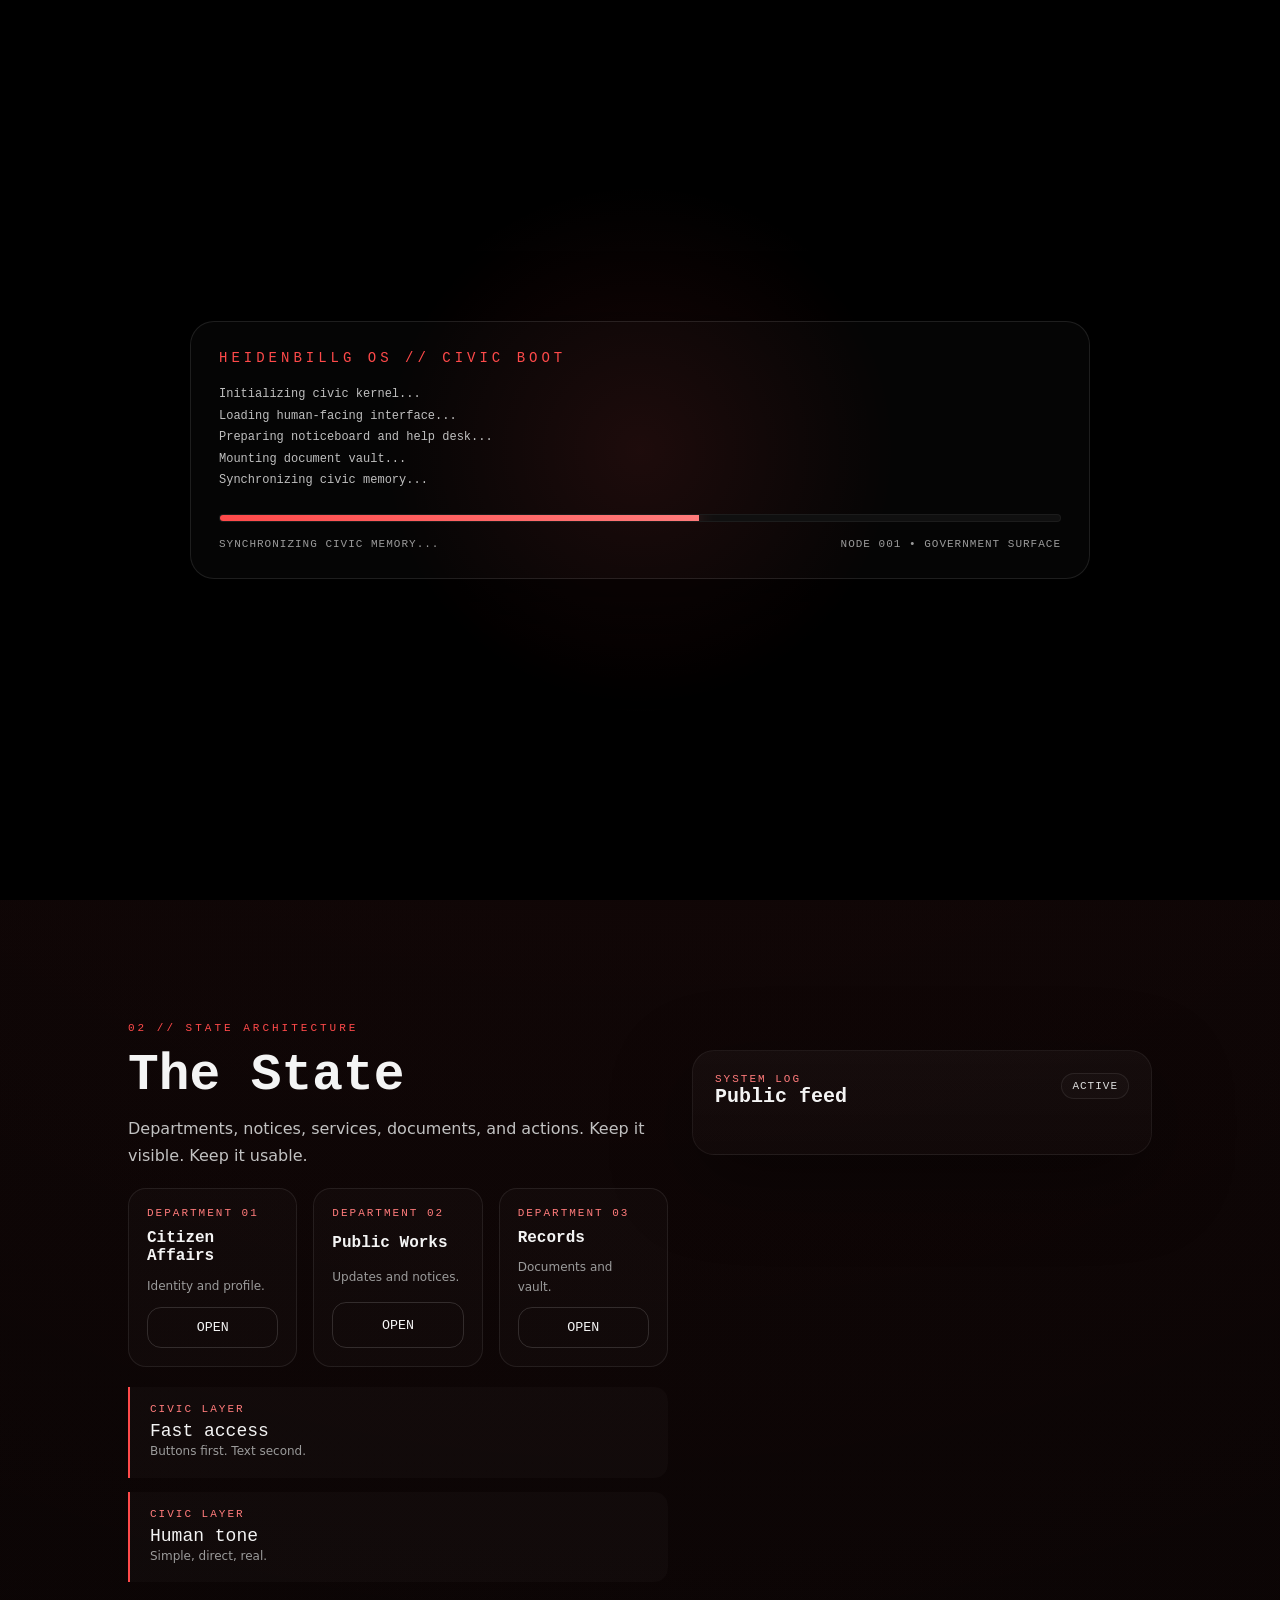
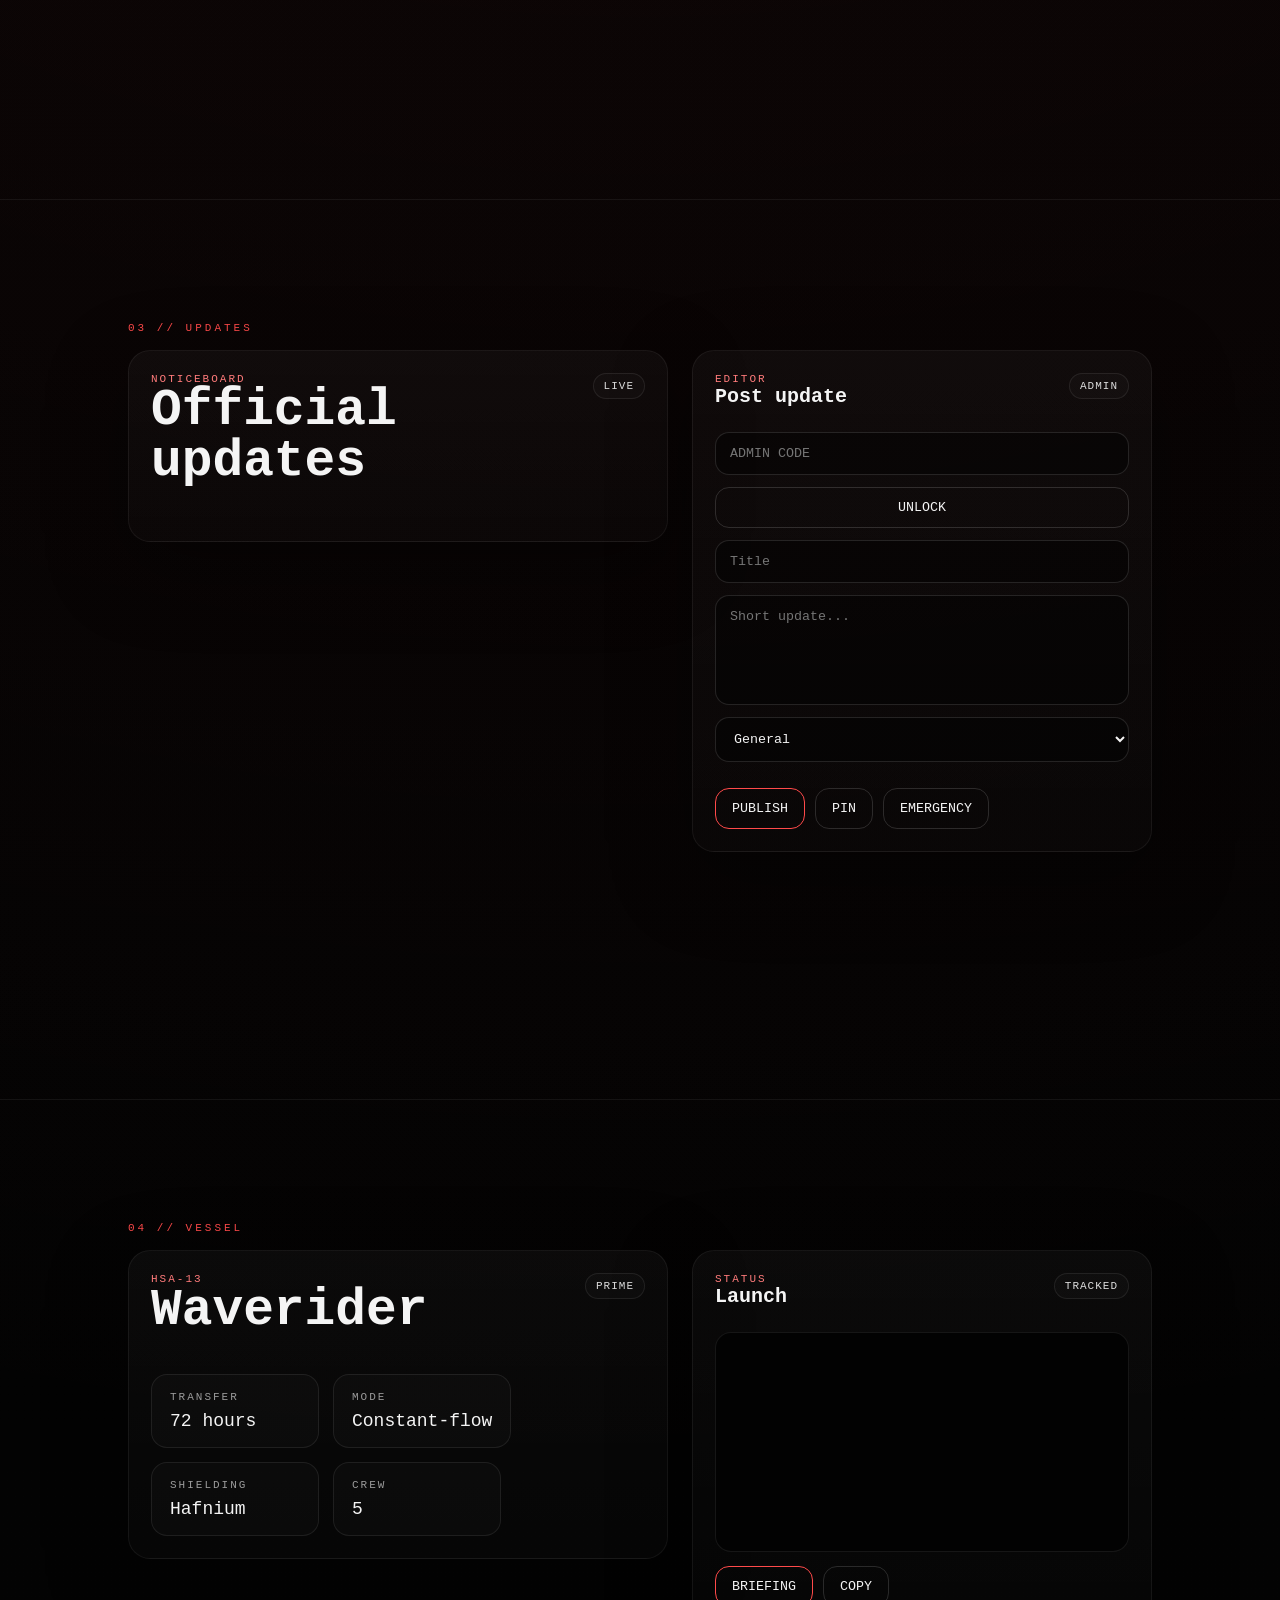
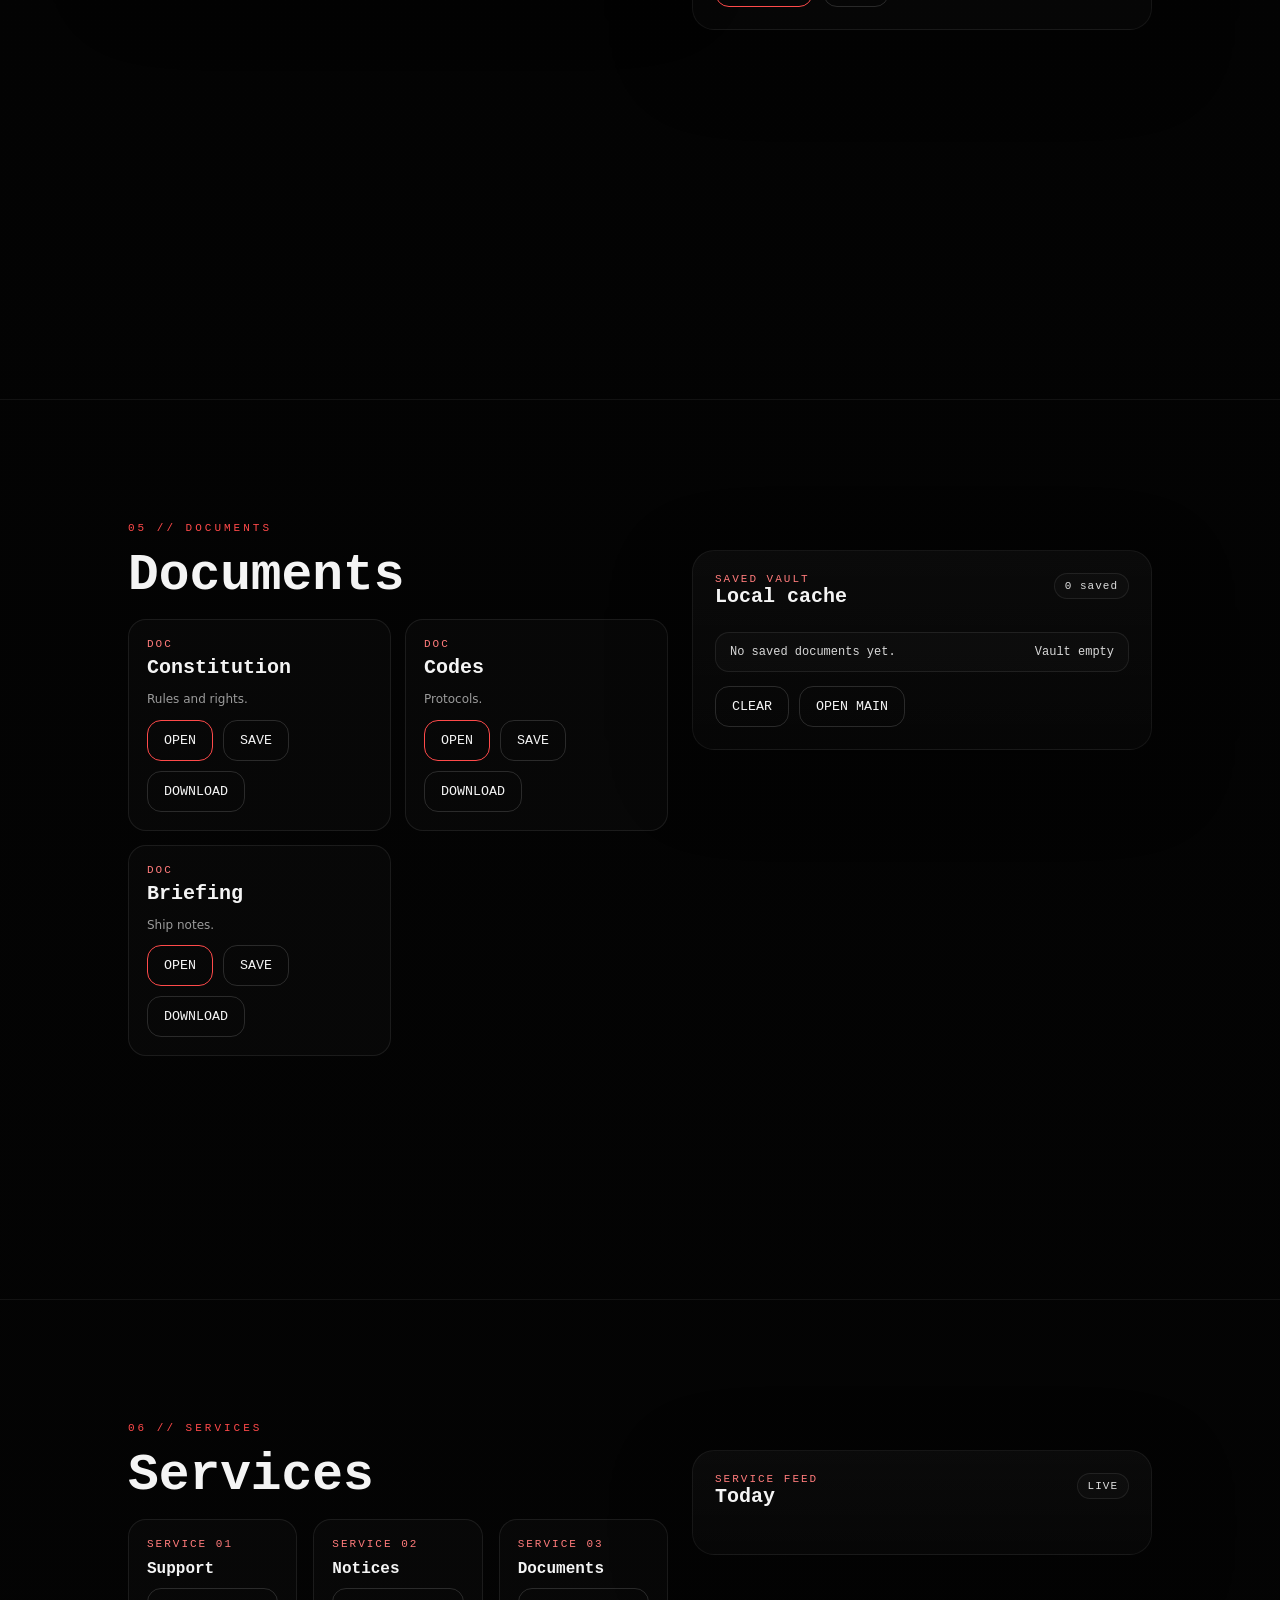
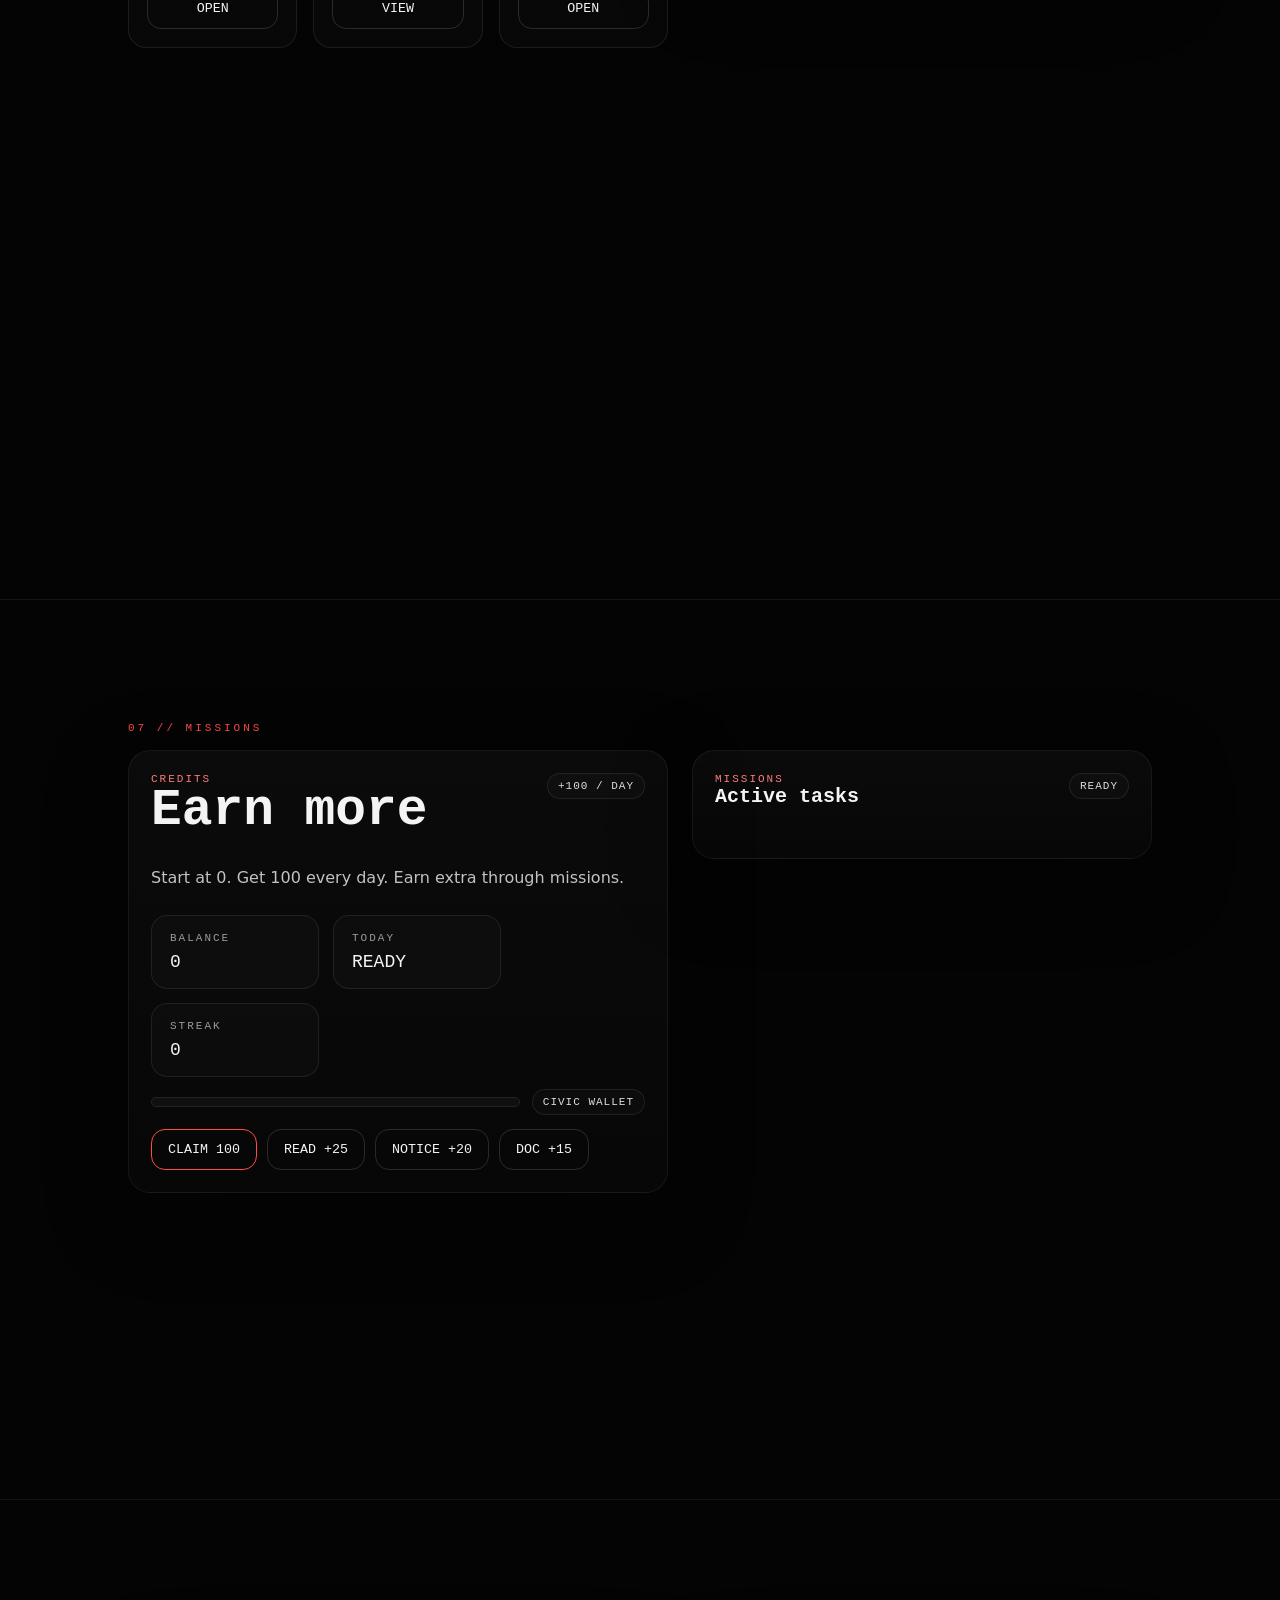
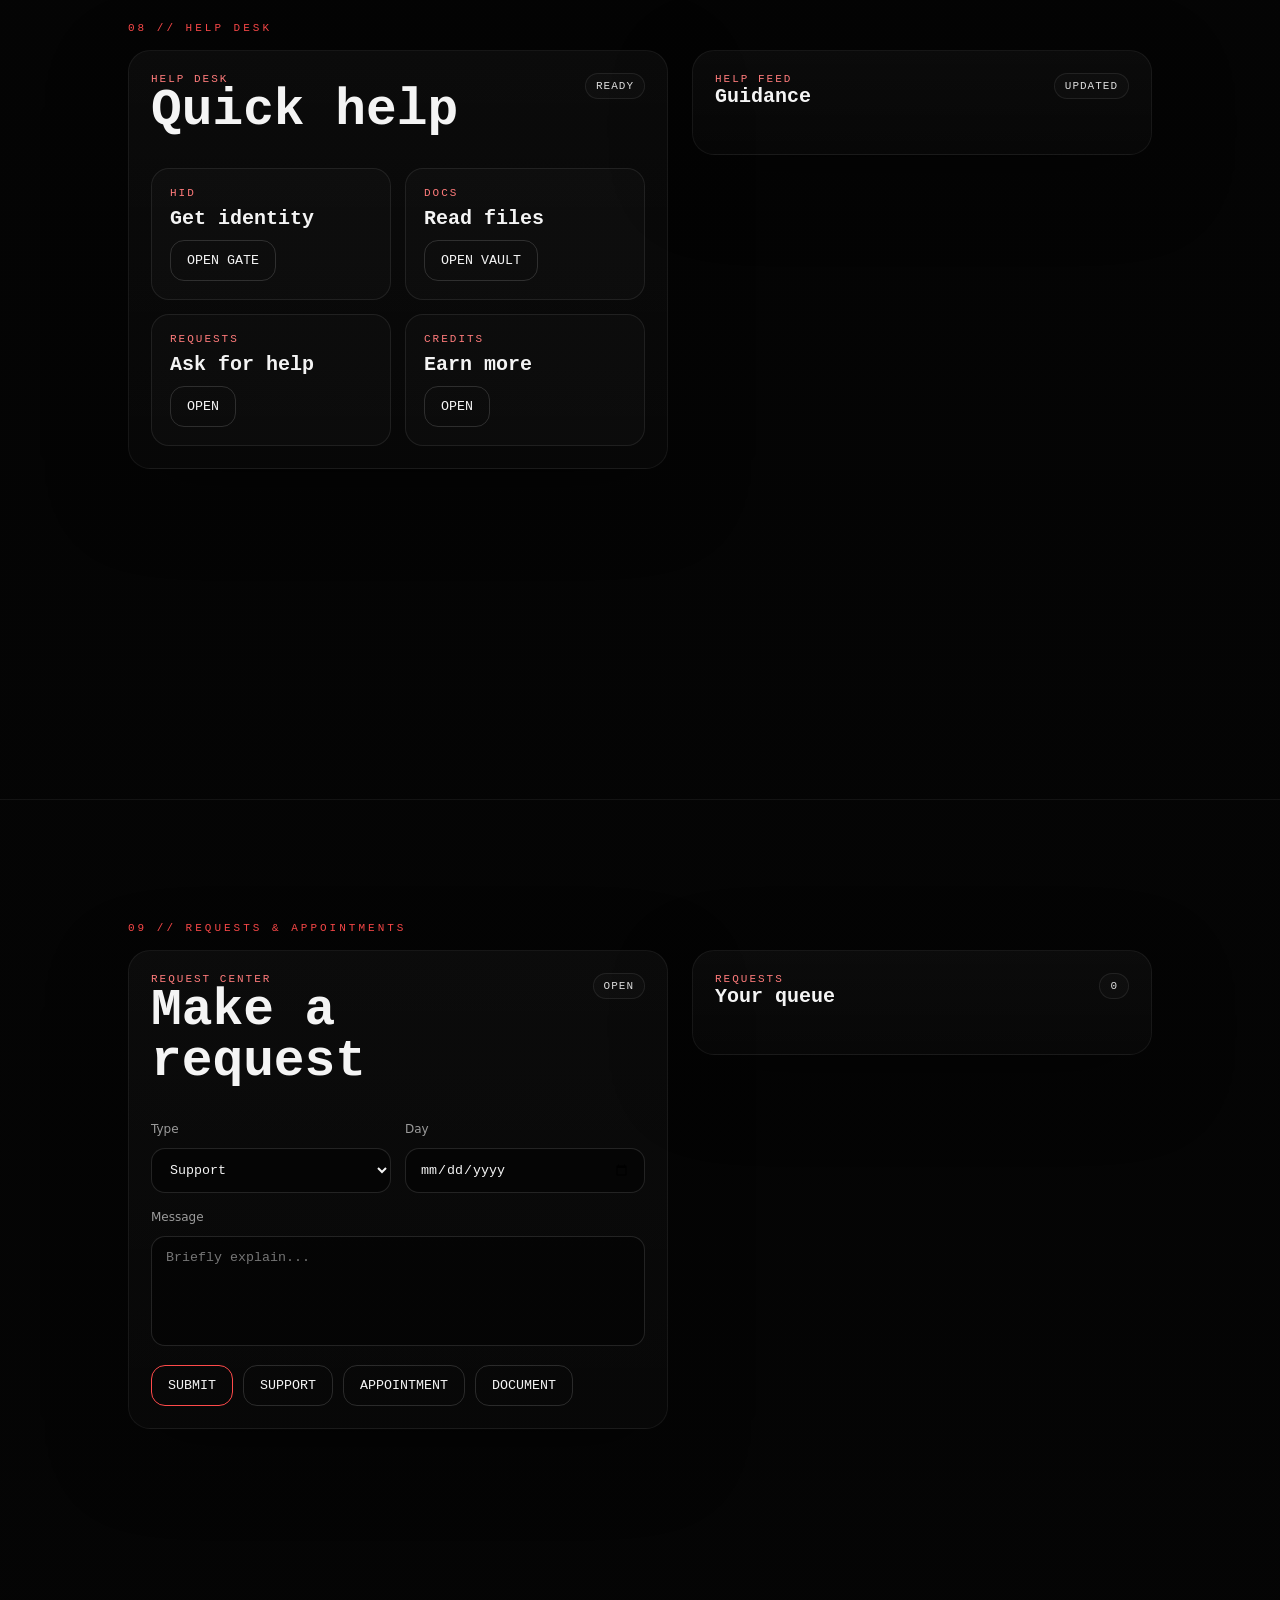
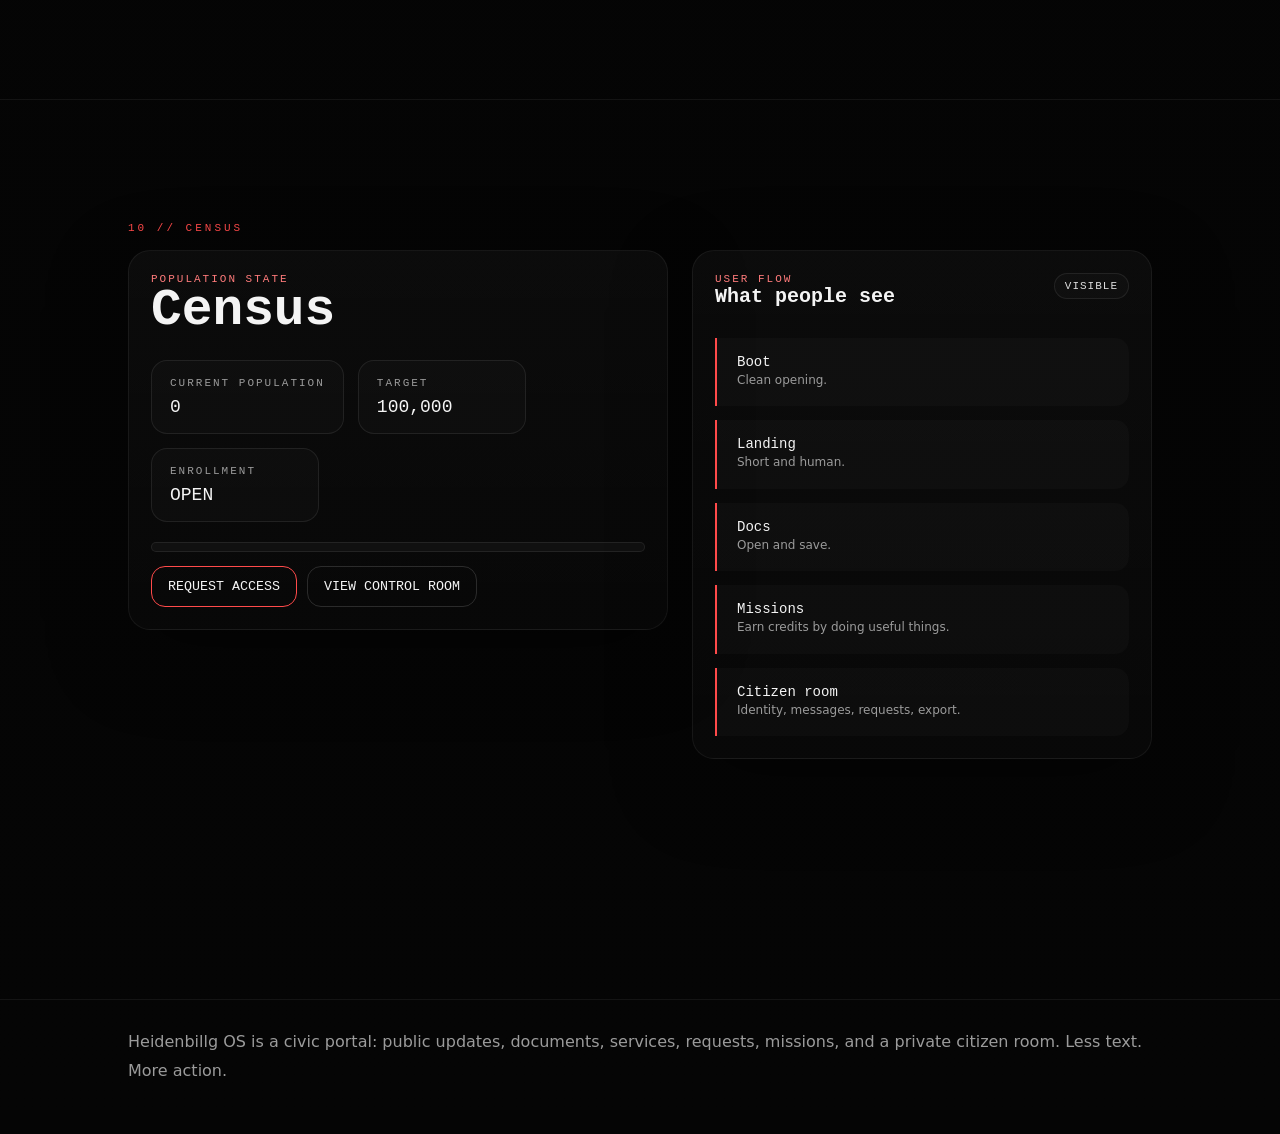
==== commit 3ec856d3: "Update index.html" ====
--- a/index.html
+++ b/index.html
@@ -2,11 +2,10 @@
 <head>
 <meta charset="UTF-8" />
 <meta name="viewport" content="width=device-width, initial-scale=1.0" />
-<title>HEIDENBILLG OS // CIVIC GOVERNMENT PORTAL</title>
+<title>HEIDENBILLG OS // CIVIC PORTAL</title>
 <style>
 :root{
   --bg:#030303;
-  --bg2:#0a0a0a;
   --panel:#101010;
   --panel2:#151515;
   --line:#1c1c1c;
@@ -17,7 +16,6 @@
   --info:#6db7ff;
   --text:#f4f4f4;
   --muted:#9b9b9b;
-  --soft:#d2d2d2;
   --shadow:0 24px 80px rgba(0,0,0,.36);
   --r:20px;
   --mono: ui-monospace, SFMono-Regular, Menlo, Monaco, Consolas, "Liberation Mono", monospace;
@@ -27,163 +25,127 @@
 html{scroll-behavior:smooth}
 body{
   margin:0;
-  background:
-    radial-gradient(circle at top, rgba(255,74,74,.09), transparent 34%),
-    linear-gradient(180deg, #020202, #060606);
+  background:radial-gradient(circle at top, rgba(255,74,74,.08), transparent 34%), linear-gradient(180deg, #020202, #050505);
   color:var(--text);
   font-family:var(--mono);
   overflow-x:hidden;
 }
-.scanline{
-  position:fixed; top:0; left:0; width:100%; height:2px;
-  background:rgba(255,255,255,.03); pointer-events:none; z-index:9998;
-  animation:scan 7s linear infinite;
-}
-@keyframes scan{ from{transform:translateY(0)} to{transform:translateY(100vh)} }
-.noise{
-  position:fixed; inset:0; pointer-events:none; z-index:9997; opacity:.045; mix-blend-mode:screen;
-  background-image:
-    linear-gradient(transparent 50%, rgba(255,255,255,.12) 50%),
-    linear-gradient(90deg, transparent 50%, rgba(255,255,255,.08) 50%);
-  background-size:3px 3px, 3px 3px;
-}
-nav{
-  position:fixed; top:0; left:0; width:100%; z-index:1000;
-  display:flex; justify-content:space-between; align-items:center; gap:16px;
-  padding:16px 24px; backdrop-filter:blur(12px);
-  background:linear-gradient(to bottom, rgba(0,0,0,.96), rgba(0,0,0,0));
-  border-bottom:1px solid rgba(255,255,255,.04);
-}
-.nav-left{display:flex; align-items:center; gap:12px; cursor:pointer; user-select:none}
-.brand-dot{width:11px; height:11px; border-radius:50%; background:var(--accent); box-shadow:0 0 18px rgba(255,74,74,.9)}
-.brand{font-size:13px; letter-spacing:3px; text-transform:uppercase}
-.nav-right{display:flex; gap:10px; flex-wrap:wrap; align-items:center; justify-content:flex-end}
-.badge{
-  padding:6px 10px; border:1px solid rgba(255,255,255,.08); background:rgba(255,255,255,.02);
-  border-radius:999px; font-size:11px; letter-spacing:1px; color:#ddd;
-}
-section{
-  min-height:100vh; padding:118px 10% 84px; border-bottom:1px solid rgba(255,255,255,.06); position:relative;
-}
-.kicker{display:inline-block; font-size:11px; letter-spacing:3px; text-transform:uppercase; color:var(--accent); margin-bottom:16px}
-h1{margin:0 0 18px; font-size:clamp(2.8rem, 9vw, 6.8rem); line-height:.92; letter-spacing:-1px}
-h2{margin:0 0 14px; font-size:clamp(1.9rem, 4vw, 3.2rem); line-height:1}
-h3{margin:0 0 10px; font-size:20px}
-p{margin:0; max-width:900px; color:#c2c2c2; line-height:1.8; font-family:var(--sans)}
-.outline{ color:transparent; -webkit-text-stroke:1px var(--text); }
-.small{font-size:12px; line-height:1.8; color:var(--muted); font-family:var(--sans)}
-.muted{color:var(--muted)}
-.accent{color:var(--accent)}
-.ok{color:var(--ok)}
-.warn{color:var(--warn)}
-.info{color:var(--info)}
-.grid-2{display:grid; grid-template-columns:1.08fr .92fr; gap:24px; align-items:start}
-.grid-3{display:grid; grid-template-columns:repeat(3, minmax(0, 1fr)); gap:20px}
-.card{
-  background:linear-gradient(180deg, rgba(255,255,255,.03), rgba(255,255,255,.014));
-  border:1px solid rgba(255,255,255,.06); border-radius:22px; padding:22px; box-shadow:var(--shadow);
-}
-.card:hover{ transform:translateY(-2px); transition:.22s ease; border-color:rgba(255,74,74,.27) }
-.card-head{display:flex; justify-content:space-between; align-items:flex-start; gap:12px; margin-bottom:14px}
-.card-tag{font-size:11px; letter-spacing:2px; text-transform:uppercase; color:var(--accent2)}
-.timeline{display:grid; gap:14px; margin-top:20px}
-.timeline-item{padding:18px 18px 18px 20px; border-left:2px solid var(--accent); border-radius:0 14px 14px 0; background:rgba(255,255,255,.02)}
-.metric-row{display:flex; flex-wrap:wrap; gap:14px; margin-top:28px}
-.metric{min-width:168px; padding:16px 18px; border:1px solid rgba(255,255,255,.08); border-radius:16px; background:rgba(255,255,255,.02)}
-.metric .label{display:block; font-size:11px; text-transform:uppercase; letter-spacing:2px; color:var(--muted); margin-bottom:8px}
-.metric .value{font-size:18px; color:var(--text)}
-button, .button{
-  appearance:none; border:none; outline:none; cursor:pointer; font-family:var(--mono); color:var(--text); background:transparent;
-  border:1px solid var(--accent); border-radius:14px; padding:12px 16px; transition:.25s ease;
-  display:inline-flex; align-items:center; justify-content:center; gap:10px; text-decoration:none;
-}
-button:hover, .button:hover{ background:var(--accent); box-shadow:0 0 22px rgba(255,74,74,.22); transform:translateY(-1px) }
-button.secondary, .button.secondary{ border-color:rgba(255,255,255,.14) }
-button.secondary:hover, .button.secondary:hover{ background:rgba(255,255,255,.07); box-shadow:none }
-button.ok, .button.ok{ border-color:rgba(53,208,127,.45) }
-button.warn, .button.warn{ border-color:rgba(245,177,76,.55) }
-button.info, .button.info{ border-color:rgba(109,183,255,.55) }
-button.full, .button.full{ width:100% }
-input, textarea, select{
-  width:100%; background:rgba(0,0,0,.42); color:var(--text); border:1px solid rgba(255,255,255,.12);
-  border-radius:14px; padding:13px 14px; font-family:var(--mono); outline:none; transition:.25s ease;
-}
-input:focus, textarea:focus, select:focus{ border-color:rgba(255,74,74,.75); box-shadow:0 0 0 3px rgba(255,74,74,.12) }
-textarea{resize:none; min-height:120px}
-.bar{width:100%; height:10px; background:#101010; border:1px solid rgba(255,255,255,.08); border-radius:999px; overflow:hidden}
-.fill{height:100%; width:0%; background:linear-gradient(90deg, var(--accent), var(--accent2)); box-shadow:0 0 20px rgba(255,74,74,.35); transition:width .8s ease}
-.stat-line{display:flex; justify-content:space-between; gap:12px; color:#d8d8d8; font-size:13px}
-.stat-line span:last-child{ color:#fff }
-#boot{position:fixed; inset:0; z-index:10000; display:flex; justify-content:center; align-items:center; flex-direction:column; background:radial-gradient(circle at center, rgba(255,74,74,.1), transparent 34%), #000; transition:opacity .6s ease, transform .6s ease}
-#boot.hidden{ opacity:0; pointer-events:none; transform:scale(1.01) }
-.boot-panel{width:min(900px, 90vw); border:1px solid rgba(255,255,255,.1); border-radius:24px; background:rgba(255,255,255,.02); padding:28px; box-shadow:0 30px 90px rgba(0,0,0,.45)}
-.boot-title{font-size:14px; letter-spacing:4px; text-transform:uppercase; color:var(--accent); margin-bottom:18px}
-.boot-line{font-size:12px; line-height:1.9; color:#bfbfbf}
-.boot-progress{margin-top:22px; height:8px; width:100%; border-radius:999px; background:#101010; overflow:hidden; border:1px solid rgba(255,255,255,.05)}
-.boot-fill{width:0%; height:100%; background:linear-gradient(90deg, var(--accent), var(--accent2)); box-shadow:0 0 20px rgba(255,74,74,.55); transition:width .35s ease}
-.boot-footer{display:flex; justify-content:space-between; gap:20px; margin-top:16px; font-size:11px; color:var(--muted); letter-spacing:1px; text-transform:uppercase}
-#landing{display:flex; align-items:center}
+.scanline{position:fixed;top:0;left:0;width:100%;height:2px;background:rgba(255,255,255,.03);pointer-events:none;z-index:9998;animation:scan 7s linear infinite}
+@keyframes scan{from{transform:translateY(0)}to{transform:translateY(100vh)}}
+.noise{position:fixed;inset:0;pointer-events:none;z-index:9997;opacity:.045;mix-blend-mode:screen;background-image:linear-gradient(transparent 50%, rgba(255,255,255,.12) 50%),linear-gradient(90deg, transparent 50%, rgba(255,255,255,.08) 50%);background-size:3px 3px,3px 3px}
+nav{position:fixed;top:0;left:0;width:100%;z-index:1000;display:flex;justify-content:space-between;align-items:center;gap:16px;padding:16px 24px;backdrop-filter:blur(12px);background:linear-gradient(to bottom, rgba(0,0,0,.96), rgba(0,0,0,0));border-bottom:1px solid rgba(255,255,255,.04)}
+.nav-left{display:flex;align-items:center;gap:12px;cursor:pointer;user-select:none}
+.brand-dot{width:11px;height:11px;border-radius:50%;background:var(--accent);box-shadow:0 0 18px rgba(255,74,74,.9)}
+.brand{font-size:13px;letter-spacing:3px;text-transform:uppercase}
+.nav-right{display:flex;gap:10px;flex-wrap:wrap;align-items:center;justify-content:flex-end}
+.badge{padding:6px 10px;border:1px solid rgba(255,255,255,.08);background:rgba(255,255,255,.02);border-radius:999px;font-size:11px;letter-spacing:1px;color:#ddd}
+section{min-height:100vh;padding:118px 10% 84px;border-bottom:1px solid rgba(255,255,255,.06);position:relative}
+.kicker{display:inline-block;font-size:11px;letter-spacing:3px;text-transform:uppercase;color:var(--accent);margin-bottom:16px}
+h1{margin:0 0 18px;font-size:clamp(2.8rem, 9vw, 6.8rem);line-height:.92;letter-spacing:-1px}
+h2{margin:0 0 14px;font-size:clamp(1.9rem, 4vw, 3.2rem);line-height:1}
+h3{margin:0 0 10px;font-size:20px}
+p{margin:0;max-width:900px;color:#c2c2c2;line-height:1.7;font-family:var(--sans)}
+.small{font-size:12px;line-height:1.7;color:var(--muted);font-family:var(--sans)}
+.outline{color:transparent;-webkit-text-stroke:1px var(--text)}
+.grid-2{display:grid;grid-template-columns:1.08fr .92fr;gap:24px;align-items:start}
+.grid-3{display:grid;grid-template-columns:repeat(3,minmax(0,1fr));gap:20px}
+.card{background:linear-gradient(180deg, rgba(255,255,255,.03), rgba(255,255,255,.014));border:1px solid rgba(255,255,255,.06);border-radius:22px;padding:22px;box-shadow:var(--shadow)}
+.card-head{display:flex;justify-content:space-between;align-items:flex-start;gap:12px;margin-bottom:14px}
+.card-tag{font-size:11px;letter-spacing:2px;text-transform:uppercase;color:var(--accent2)}
+.timeline{display:grid;gap:14px;margin-top:20px}
+.timeline-item{padding:16px 18px 16px 20px;border-left:2px solid var(--accent);border-radius:0 14px 14px 0;background:rgba(255,255,255,.02)}
+.metric-row{display:flex;flex-wrap:wrap;gap:14px;margin-top:24px}
+.metric{min-width:168px;padding:16px 18px;border:1px solid rgba(255,255,255,.08);border-radius:16px;background:rgba(255,255,255,.02)}
+.metric .label{display:block;font-size:11px;text-transform:uppercase;letter-spacing:2px;color:var(--muted);margin-bottom:8px}
+.metric .value{font-size:18px;color:var(--text)}
+button,.button{appearance:none;border:none;outline:none;cursor:pointer;font-family:var(--mono);color:var(--text);background:transparent;border:1px solid var(--accent);border-radius:14px;padding:12px 16px;transition:.25s ease;display:inline-flex;align-items:center;justify-content:center;gap:10px;text-decoration:none}
+button:hover,.button:hover{background:var(--accent);box-shadow:0 0 22px rgba(255,74,74,.22);transform:translateY(-1px)}
+button.secondary,.button.secondary{border-color:rgba(255,255,255,.14)}
+button.secondary:hover,.button.secondary:hover{background:rgba(255,255,255,.07);box-shadow:none}
+button.ok,.button.ok{border-color:rgba(53,208,127,.45)}
+button.warn,.button.warn{border-color:rgba(245,177,76,.55)}
+button.info,.button.info{border-color:rgba(109,183,255,.55)}
+button.full,.button.full{width:100%}
+input,textarea,select{width:100%;background:rgba(0,0,0,.42);color:var(--text);border:1px solid rgba(255,255,255,.12);border-radius:14px;padding:13px 14px;font-family:var(--mono);outline:none;transition:.25s ease}
+input:focus,textarea:focus,select:focus{border-color:rgba(255,74,74,.75);box-shadow:0 0 0 3px rgba(255,74,74,.12)}
+textarea{resize:none;min-height:110px}
+.bar{width:100%;height:10px;background:#101010;border:1px solid rgba(255,255,255,.08);border-radius:999px;overflow:hidden}
+.fill{height:100%;width:0%;background:linear-gradient(90deg,var(--accent),var(--accent2));box-shadow:0 0 20px rgba(255,74,74,.35);transition:width .8s ease}
+#boot{position:fixed;inset:0;z-index:10000;display:flex;justify-content:center;align-items:center;flex-direction:column;background:radial-gradient(circle at center, rgba(255,74,74,.1), transparent 34%), #000;transition:opacity .6s ease, transform .6s ease}
+#boot.hidden{opacity:0;pointer-events:none;transform:scale(1.01)}
+.boot-panel{width:min(900px, 90vw);border:1px solid rgba(255,255,255,.1);border-radius:24px;background:rgba(255,255,255,.02);padding:28px;box-shadow:0 30px 90px rgba(0,0,0,.45)}
+.boot-title{font-size:14px;letter-spacing:4px;text-transform:uppercase;color:var(--accent);margin-bottom:18px}
+.boot-line{font-size:12px;line-height:1.8;color:#bfbfbf}
+.boot-progress{margin-top:22px;height:8px;width:100%;border-radius:999px;background:#101010;overflow:hidden;border:1px solid rgba(255,255,255,.05)}
+.boot-fill{width:0%;height:100%;background:linear-gradient(90deg,var(--accent),var(--accent2));box-shadow:0 0 20px rgba(255,74,74,.55);transition:width .35s ease}
+.boot-footer{display:flex;justify-content:space-between;gap:20px;margin-top:16px;font-size:11px;color:var(--muted);letter-spacing:1px;text-transform:uppercase}
+#landing{display:flex;align-items:center}
 .hero-copy{max-width:960px}
-.hero-actions{display:flex; gap:12px; flex-wrap:wrap; margin-top:28px}
-.docs-grid{display:grid; grid-template-columns:repeat(2, minmax(0, 1fr)); gap:14px; margin-top:18px}
-.doc-card{padding:18px; border:1px solid rgba(255,255,255,.08); border-radius:18px; background:rgba(255,255,255,.02); display:grid; gap:10px}
-.doc-actions{display:flex; gap:10px; flex-wrap:wrap}
-.saved-list{display:grid; gap:10px; margin-top:12px}
-.saved-item{padding:12px 14px; border:1px solid rgba(255,255,255,.08); border-radius:14px; background:rgba(255,255,255,.02); font-size:12px; color:#d8d8d8; display:flex; justify-content:space-between; gap:10px; align-items:center}
-.modal{display:none; position:fixed; inset:0; z-index:5000; background:rgba(0,0,0,.84); backdrop-filter:blur(10px); justify-content:center; align-items:center; padding:24px}
+.hero-actions{display:flex;gap:10px;flex-wrap:wrap;margin-top:24px}
+.docs-grid{display:grid;grid-template-columns:repeat(2,minmax(0,1fr));gap:14px;margin-top:18px}
+.doc-card{padding:18px;border:1px solid rgba(255,255,255,.08);border-radius:18px;background:rgba(255,255,255,.02);display:grid;gap:10px}
+.doc-actions{display:flex;gap:10px;flex-wrap:wrap}
+.saved-list{display:grid;gap:10px;margin-top:12px}
+.saved-item{padding:12px 14px;border:1px solid rgba(255,255,255,.08);border-radius:14px;background:rgba(255,255,255,.02);font-size:12px;color:#d8d8d8;display:flex;justify-content:space-between;gap:10px;align-items:center}
+.modal{display:none;position:fixed;inset:0;z-index:5000;background:rgba(0,0,0,.84);backdrop-filter:blur(10px);justify-content:center;align-items:center;padding:24px}
 .modal.open{display:flex}
-.modal-panel{width:min(1120px, 100%); display:grid; grid-template-columns:1fr 1fr; gap:20px}
-.modal-card{background:rgba(10,10,10,.97); border:1px solid rgba(255,255,255,.08); border-radius:20px; padding:24px; box-shadow:0 30px 100px rgba(0,0,0,.5)}
-.modal-head{display:flex; justify-content:space-between; align-items:flex-start; gap:16px; margin-bottom:18px}
-.modal-strap{font-size:11px; text-transform:uppercase; letter-spacing:2px; color:var(--muted)}
-.credentials{margin-top:14px; padding:14px; border:1px dashed rgba(255,255,255,.12); border-radius:14px; color:#eaeaea; font-size:12px; line-height:1.8; white-space:pre-wrap; background:rgba(255,255,255,.02)}
-.close-row{margin-top:14px; display:flex; justify-content:flex-end}
-.viewer{width:min(1150px, 100%); display:grid; grid-template-rows:auto 1fr auto; height:min(92vh, 920px)}
-.viewer-frame{width:100%; height:100%; border:1px solid rgba(255,255,255,.1); border-radius:16px; background:#000}
-.viewer-actions{display:flex; gap:10px; flex-wrap:wrap; margin-top:14px}
-#dashboard{display:none; position:fixed; inset:0; z-index:4000; background:radial-gradient(circle at top left, rgba(255,74,74,.08), transparent 28%), linear-gradient(180deg, #070707, #030303)}
-.dashboard-grid{display:grid; grid-template-columns:300px 1fr; height:100%}
-.sidebar{border-right:1px solid rgba(255,255,255,.07); padding:22px; overflow:auto; background:rgba(255,255,255,.015)}
-.main{padding:22px; overflow:auto}
-.profile{padding:18px; border:1px solid rgba(255,74,74,.25); border-radius:18px; background:rgba(255,74,74,.03); margin-bottom:18px}
-.profile .hid{font-size:13px; color:var(--accent2); margin-bottom:10px; word-break:break-all}
-.profile .name{font-size:20px; color:#fff; margin-bottom:8px}
-.profile .role{color:var(--muted); font-size:13px}
-.side-block{margin-top:18px; padding-top:18px; border-top:1px solid rgba(255,255,255,.08)}
-.tabs{display:flex; gap:10px; flex-wrap:wrap; margin:16px 0 18px}
-.tab{padding:10px 12px; border-radius:999px; border:1px solid rgba(255,255,255,.08); background:rgba(255,255,255,.02); cursor:pointer; font-size:12px}
-.tab.active{border-color:rgba(255,74,74,.45); background:rgba(255,74,74,.08); color:#fff}
+.modal-panel{width:min(1120px,100%);display:grid;grid-template-columns:1fr 1fr;gap:20px}
+.modal-card{background:rgba(10,10,10,.97);border:1px solid rgba(255,255,255,.08);border-radius:20px;padding:24px;box-shadow:0 30px 100px rgba(0,0,0,.5)}
+.modal-head{display:flex;justify-content:space-between;align-items:flex-start;gap:16px;margin-bottom:18px}
+.modal-strap{font-size:11px;text-transform:uppercase;letter-spacing:2px;color:var(--muted)}
+.credentials{margin-top:14px;padding:14px;border:1px dashed rgba(255,255,255,.12);border-radius:14px;color:#eaeaea;font-size:12px;line-height:1.8;white-space:pre-wrap;background:rgba(255,255,255,.02)}
+.close-row{margin-top:14px;display:flex;justify-content:flex-end}
+.viewer{width:min(1150px,100%);display:grid;grid-template-rows:auto 1fr auto;height:min(92vh,920px)}
+.viewer-frame{width:100%;height:100%;border:1px solid rgba(255,255,255,.1);border-radius:16px;background:#000}
+.viewer-actions{display:flex;gap:10px;flex-wrap:wrap;margin-top:14px}
+#dashboard{display:none;position:fixed;inset:0;z-index:4000;background:radial-gradient(circle at top left, rgba(255,74,74,.08), transparent 28%), linear-gradient(180deg, #070707, #030303)}
+.dashboard-grid{display:grid;grid-template-columns:300px 1fr;height:100%}
+.sidebar{border-right:1px solid rgba(255,255,255,.07);padding:22px;overflow:auto;background:rgba(255,255,255,.015)}
+.main{padding:22px;overflow:auto}
+.profile{padding:18px;border:1px solid rgba(255,74,74,.25);border-radius:18px;background:rgba(255,74,74,.03);margin-bottom:18px}
+.profile .hid{font-size:13px;color:var(--accent2);margin-bottom:10px;word-break:break-all}
+.profile .name{font-size:20px;color:#fff;margin-bottom:8px}
+.profile .role{color:var(--muted);font-size:13px}
+.side-block{margin-top:18px;padding-top:18px;border-top:1px solid rgba(255,255,255,.08)}
+.tabs{display:flex;gap:10px;flex-wrap:wrap;margin:16px 0 18px}
+.tab{padding:10px 12px;border-radius:999px;border:1px solid rgba(255,255,255,.08);background:rgba(255,255,255,.02);cursor:pointer;font-size:12px}
+.tab.active{border-color:rgba(255,74,74,.45);background:rgba(255,74,74,.08);color:#fff}
 .panel{display:none}
 .panel.active{display:block}
-.grid-dashboard{display:grid; grid-template-columns:1.1fr .9fr; gap:20px; margin-top:18px}
-.terminal{min-height:220px; max-height:300px; overflow:auto; padding:16px; border:1px solid rgba(255,255,255,.08); border-radius:16px; background:#020202; color:#a7a7a7; font-size:12px; line-height:1.8; white-space:pre-wrap}
-.feed{display:grid; gap:12px}
-.feed-item{padding:14px 16px; border:1px solid rgba(255,255,255,.07); border-radius:14px; background:rgba(255,255,255,.02); font-size:12px; line-height:1.8}
-.dock{display:flex; gap:10px; flex-wrap:wrap; margin-top:18px}
-.service-grid{display:grid; grid-template-columns:repeat(3, minmax(0,1fr)); gap:16px; margin-top:18px}
-.service{padding:18px; border:1px solid rgba(255,255,255,.08); border-radius:18px; background:rgba(255,255,255,.02); display:grid; gap:10px}
+.grid-dashboard{display:grid;grid-template-columns:1.1fr .9fr;gap:20px;margin-top:18px}
+.terminal{min-height:220px;max-height:300px;overflow:auto;padding:16px;border:1px solid rgba(255,255,255,.08);border-radius:16px;background:#020202;color:#a7a7a7;font-size:12px;line-height:1.8;white-space:pre-wrap}
+.feed{display:grid;gap:12px}
+.feed-item{padding:14px 16px;border:1px solid rgba(255,255,255,.07);border-radius:14px;background:rgba(255,255,255,.02);font-size:12px;line-height:1.7}
+.dock{display:flex;gap:10px;flex-wrap:wrap;margin-top:14px}
+.service-grid{display:grid;grid-template-columns:repeat(3,minmax(0,1fr));gap:16px;margin-top:18px}
+.service{padding:18px;border:1px solid rgba(255,255,255,.08);border-radius:18px;background:rgba(255,255,255,.02);display:grid;gap:10px}
 .service strong{font-size:16px}
-.notice-grid{display:grid; gap:12px; margin-top:18px}
-.notice{padding:16px 18px; border:1px solid rgba(255,255,255,.08); border-radius:18px; background:rgba(255,255,255,.02); display:grid; gap:8px}
-.request-grid{display:grid; grid-template-columns:1fr 1fr; gap:14px}
-.request-list{display:grid; gap:10px; margin-top:14px}
-.request-item{padding:14px 16px; border:1px solid rgba(255,255,255,.08); border-radius:14px; background:rgba(255,255,255,.02)}
-.help-grid{display:grid; grid-template-columns:repeat(2,minmax(0,1fr)); gap:14px; margin-top:18px}
-.help-card{padding:18px; border:1px solid rgba(255,255,255,.08); border-radius:18px; background:rgba(255,255,255,.02)}
-.update-grid{display:grid; grid-template-columns:1fr 1fr; gap:14px; margin-top:18px}
-.update-item{padding:16px 18px; border:1px solid rgba(255,255,255,.08); border-radius:18px; background:rgba(255,255,255,.02)}
-.department-grid{display:grid; grid-template-columns:repeat(3,minmax(0,1fr)); gap:16px; margin-top:18px}
-.department{padding:18px; border:1px solid rgba(255,255,255,.08); border-radius:18px; background:rgba(255,255,255,.02); display:grid; gap:10px}
-.dashboard-notice{padding:16px 18px; border:1px solid rgba(255,255,255,.08); border-radius:18px; background:rgba(255,255,255,.02); margin-top:14px}
-.footer{padding:28px 10% 48px; color:var(--muted); font-family:var(--sans); line-height:1.8}
-@media (max-width: 1120px){
-  .grid-2,.grid-3,.modal-panel,.dashboard-grid,.grid-dashboard,.docs-grid,.service-grid,.request-grid,.help-grid,.update-grid,.department-grid{grid-template-columns:1fr}
+.notice-grid{display:grid;gap:12px;margin-top:18px}
+.notice{padding:16px 18px;border:1px solid rgba(255,255,255,.08);border-radius:18px;background:rgba(255,255,255,.02);display:grid;gap:8px}
+.request-grid{display:grid;grid-template-columns:1fr 1fr;gap:14px}
+.request-list{display:grid;gap:10px;margin-top:14px}
+.request-item{padding:14px 16px;border:1px solid rgba(255,255,255,.08);border-radius:14px;background:rgba(255,255,255,.02)}
+.help-grid{display:grid;grid-template-columns:repeat(2,minmax(0,1fr));gap:14px;margin-top:18px}
+.help-card{padding:18px;border:1px solid rgba(255,255,255,.08);border-radius:18px;background:rgba(255,255,255,.02)}
+.update-grid{display:grid;grid-template-columns:1fr 1fr;gap:14px;margin-top:18px}
+.update-item{padding:16px 18px;border:1px solid rgba(255,255,255,.08);border-radius:18px;background:rgba(255,255,255,.02)}
+.department-grid{display:grid;grid-template-columns:repeat(3,minmax(0,1fr));gap:16px;margin-top:18px}
+.department{padding:18px;border:1px solid rgba(255,255,255,.08);border-radius:18px;background:rgba(255,255,255,.02);display:grid;gap:10px}
+.dashboard-notice{padding:16px 18px;border:1px solid rgba(255,255,255,.08);border-radius:18px;background:rgba(255,255,255,.02);margin-top:14px}
+.challenge-grid{display:grid;grid-template-columns:repeat(3,minmax(0,1fr));gap:16px;margin-top:18px}
+.challenge{padding:18px;border:1px solid rgba(255,255,255,.08);border-radius:18px;background:rgba(255,255,255,.02);display:grid;gap:10px}
+.challenge .reward{color:var(--ok);font-size:12px}
+.challenge .done{color:var(--info);font-size:12px}
+.credit-bar-row{display:grid;grid-template-columns:1fr auto;gap:12px;align-items:center;margin-top:12px}
+.footer{padding:28px 10% 48px;color:var(--muted);font-family:var(--sans);line-height:1.8}
+@media (max-width:1120px){
+  .grid-2,.grid-3,.modal-panel,.dashboard-grid,.grid-dashboard,.docs-grid,.service-grid,.request-grid,.help-grid,.update-grid,.department-grid,.challenge-grid{grid-template-columns:1fr}
   section{padding:100px 6% 70px}
   nav{padding:14px 18px}
-  .sidebar{border-right:none; border-bottom:1px solid rgba(255,255,255,.07)}
-}
-@media (max-width: 560px){
-  h1{font-size:clamp(2.2rem, 14vw, 4rem)}
+  .sidebar{border-right:none;border-bottom:1px solid rgba(255,255,255,.07)}
+}
+@media (max-width:560px){
+  h1{font-size:clamp(2.2rem,14vw,4rem)}
   .hero-actions,.dock,.viewer-actions{flex-direction:column}
   .hero-actions > *, .dock > *, .viewer-actions > *{width:100%}
 }
@@ -202,43 +164,38 @@
     </div>
   </div>
 </div><nav>
-  <div class="nav-left" onclick="openAuth()">
-    <div class="brand-dot"></div>
-    <div class="brand">Heidenbillg OS</div>
-  </div>
+  <div class="nav-left" onclick="openAuth()"><div class="brand-dot"></div><div class="brand">Heidenbillg OS</div></div>
   <div class="nav-right">
     <div class="badge" id="system-mode">PUBLIC NODE</div>
     <div class="badge" id="scroll-stat">0%</div>
     <div class="badge" id="census-stat">0 citizens</div>
+    <div class="badge" id="credit-stat">0 credits</div>
   </div>
 </nav><section id="landing">
   <div class="hero-copy">
     <div class="kicker">01 // public face • citizen front</div>
     <h1>Welcome<br><span class="outline">Home</span></h1>
-    <p>
-      This portal is made to feel like a real civic platform. It gives the public a place to read official updates,
-      open documents, view departments, request help, book appointments, and enter a private citizen space after login.
-      The design is calmer, clearer, and more usable.
-    </p>
+    <p>Public services, documents, updates, missions, and citizen access in one place. Short text. More action.</p>
     <div class="hero-actions">
       <button onclick="openAuth()">ENTER SYSTEM</button>
-      <button class="secondary" onclick="document.getElementById('section-state').scrollIntoView({behavior:'smooth'})">STATE</button>
-      <button class="secondary" onclick="document.getElementById('section-updates').scrollIntoView({behavior:'smooth'})">UPDATES</button>
-      <button class="secondary" onclick="document.getElementById('section-docs').scrollIntoView({behavior:'smooth'})">DOCUMENTS</button>
-      <button class="secondary" onclick="document.getElementById('section-services').scrollIntoView({behavior:'smooth'})">SERVICES</button>
+      <button class="secondary" onclick="scrollToSection('section-updates')">UPDATES</button>
+      <button class="secondary" onclick="scrollToSection('section-docs')">DOCUMENTS</button>
+      <button class="secondary" onclick="scrollToSection('section-services')">SERVICES</button>
+      <button class="secondary" onclick="scrollToSection('section-challenges')">MISSIONS</button>
+      <button class="secondary" onclick="scrollToSection('section-help')">HELP</button>
     </div>
     <div class="metric-row">
       <div class="metric"><span class="label">Launch window</span><div class="value" id="countdown">000D : 00H : 00M : 00S</div></div>
       <div class="metric"><span class="label">Census</span><div class="value" id="landing-census">0 citizens</div></div>
       <div class="metric"><span class="label">Enrollment</span><div class="value" id="enroll-state">OPEN</div></div>
-      <div class="metric"><span class="label">Tone</span><div class="value">Human-first</div></div>
+      <div class="metric"><span class="label">Daily credits</span><div class="value">+100</div></div>
     </div>
     <div class="dock">
       <button onclick="openAuth()">AUTH GATE</button>
       <button class="secondary" onclick="openDocViewer('constitution')">CONSTITUTION</button>
       <button class="secondary" onclick="openDocViewer('codes')">CODES</button>
-      <button class="secondary" onclick="openDocViewer('briefing')">TECH BRIEFING</button>
-      <button class="secondary" onclick="document.getElementById('section-help').scrollIntoView({behavior:'smooth'})">HELP DESK</button>
+      <button class="secondary" onclick="openDocViewer('briefing')">BRIEFING</button>
+      <button class="secondary" onclick="scrollToSection('section-challenges')">MONEY MISSIONS</button>
     </div>
   </div>
 </section><section id="section-state">
@@ -246,19 +203,15 @@
   <div class="grid-2">
     <div>
       <h2>The State</h2>
-      <p>
-        Thirty-three buildings. One node. Zero bureaucracy. The platform is organized around real citizen needs: clear departments,
-        a visible noticeboard, public services, document access, requests, appointments, and a private profile.
-      </p>
+      <p>Departments, notices, services, documents, and actions. Keep it visible. Keep it usable.</p>
       <div class="department-grid">
-        <div class="department"><div class="card-tag">DEPARTMENT 01</div><strong>Citizen Affairs</strong><div class="small">Identity, profile, enrollment, and general civic support.</div><button class="secondary" onclick="scrollToSection('section-services')">OPEN</button></div>
-        <div class="department"><div class="card-tag">DEPARTMENT 02</div><strong>Public Works</strong><div class="small">Infrastructure, maintenance, status, and civic notices.</div><button class="secondary" onclick="scrollToSection('section-updates')">OPEN</button></div>
-        <div class="department"><div class="card-tag">DEPARTMENT 03</div><strong>Records & Documents</strong><div class="small">Constitution, codes, records, and saved vault documents.</div><button class="secondary" onclick="scrollToSection('section-docs')">OPEN</button></div>
+        <div class="department"><div class="card-tag">DEPARTMENT 01</div><strong>Citizen Affairs</strong><div class="small">Identity and profile.</div><button class="secondary" onclick="scrollToSection('section-help')">OPEN</button></div>
+        <div class="department"><div class="card-tag">DEPARTMENT 02</div><strong>Public Works</strong><div class="small">Updates and notices.</div><button class="secondary" onclick="scrollToSection('section-updates')">OPEN</button></div>
+        <div class="department"><div class="card-tag">DEPARTMENT 03</div><strong>Records</strong><div class="small">Documents and vault.</div><button class="secondary" onclick="scrollToSection('section-docs')">OPEN</button></div>
       </div>
       <div class="timeline">
-        <div class="timeline-item"><div class="card-tag">CIVIC LAYER</div><div style="margin-top:6px;font-size:18px;">Help & orientation</div><div class="small">Clear paths, plain language, and obvious next steps.</div></div>
-        <div class="timeline-item"><div class="card-tag">CIVIC LAYER</div><div style="margin-top:6px;font-size:18px;">Identity & documents</div><div class="small">Your record, your files, and your saved materials.</div></div>
-        <div class="timeline-item"><div class="card-tag">CIVIC LAYER</div><div style="margin-top:6px;font-size:18px;">Services & requests</div><div class="small">Appointments, support tickets, and requests that feel real.</div></div>
+        <div class="timeline-item"><div class="card-tag">CIVIC LAYER</div><div style="margin-top:6px;font-size:18px;">Fast access</div><div class="small">Buttons first. Text second.</div></div>
+        <div class="timeline-item"><div class="card-tag">CIVIC LAYER</div><div style="margin-top:6px;font-size:18px;">Human tone</div><div class="small">Simple, direct, real.</div></div>
       </div>
     </div>
     <div class="card">
@@ -267,193 +220,169 @@
     </div>
   </div>
 </section><section id="section-updates">
-  <div class="kicker">03 // updates & announcements</div>
+  <div class="kicker">03 // updates</div>
   <div class="grid-2">
     <div class="card">
       <div class="card-head"><div><div class="card-tag">NOTICEBOARD</div><h2>Official updates</h2></div><div class="badge">LIVE</div></div>
-      <p>
-        This is where the state feels alive. You can publish updates, pin alerts, mark them as public, and show them immediately to the people.
-      </p>
       <div id="notice-list" class="notice-grid"></div>
     </div>
     <div class="card">
-      <div class="card-head"><div><div class="card-tag">ADMIN DESK</div><h3>Post a new update</h3></div><div class="badge info">EDITOR</div></div>
-      <div class="small" style="margin-bottom:10px;">Use the admin code to unlock editing. After that, you can publish updates for everyone.</div>
+      <div class="card-head"><div><div class="card-tag">EDITOR</div><h3>Post update</h3></div><div class="badge info">ADMIN</div></div>
       <div style="display:grid;gap:12px;">
         <input id="admin-code" placeholder="ADMIN CODE" autocomplete="off" />
-        <button class="secondary" onclick="unlockAdmin()">UNLOCK EDITOR</button>
-        <input id="update-title" placeholder="Update title" autocomplete="off" />
-        <textarea id="update-body" placeholder="Write the update for the public..."></textarea>
-        <select id="update-type">
-          <option value="general">General</option>
-          <option value="urgent">Urgent</option>
-          <option value="service">Service</option>
-          <option value="alert">Alert</option>
-        </select>
+        <button class="secondary" onclick="unlockAdmin()">UNLOCK</button>
+        <input id="update-title" placeholder="Title" autocomplete="off" />
+        <textarea id="update-body" placeholder="Short update..."></textarea>
+        <select id="update-type"><option value="general">General</option><option value="urgent">Urgent</option><option value="service">Service</option><option value="alert">Alert</option></select>
         <div class="dock">
-          <button onclick="postUpdate()">PUBLISH UPDATE</button>
-          <button class="secondary" onclick="pinLatestUpdate()">PIN LATEST</button>
-          <button class="secondary" onclick="toggleEmergency()">TOGGLE EMERGENCY</button>
+          <button onclick="postUpdate()">PUBLISH</button>
+          <button class="secondary" onclick="pinLatestUpdate()">PIN</button>
+          <button class="secondary" onclick="toggleEmergency()">EMERGENCY</button>
         </div>
       </div>
     </div>
   </div>
 </section><section id="section-ship">
-  <div class="kicker">04 // vessel / transit asset</div>
+  <div class="kicker">04 // vessel</div>
   <div class="grid-2">
     <div class="card">
-      <div class="card-head"><div><div class="card-tag">HSA-13 // WAVERIDER</div><h2>Transit with purpose</h2></div><div class="badge">PRIME</div></div>
-      <p>
-        The ship is part of the civic identity now. It is public, understandable, and linked to the state without feeling cold or abstract.
-      </p>
+      <div class="card-head"><div><div class="card-tag">HSA-13</div><h2>Waverider</h2></div><div class="badge">PRIME</div></div>
       <div class="metric-row">
         <div class="metric"><span class="label">Transfer</span><div class="value">72 hours</div></div>
         <div class="metric"><span class="label">Mode</span><div class="value">Constant-flow</div></div>
-        <div class="metric"><span class="label">Shielding</span><div class="value">Hafnium matrix</div></div>
-        <div class="metric"><span class="label">Crew</span><div class="value">5 specialists</div></div>
-      </div>
-    </div>
-    <div class="card">
-      <div class="card-head"><div><div class="card-tag">MOTION / STATUS</div><h3>Launch console</h3></div><div class="badge">TRACKED</div></div>
+        <div class="metric"><span class="label">Shielding</span><div class="value">Hafnium</div></div>
+        <div class="metric"><span class="label">Crew</span><div class="value">5</div></div>
+      </div>
+    </div>
+    <div class="card">
+      <div class="card-head"><div><div class="card-tag">STATUS</div><h3>Launch</h3></div><div class="badge">TRACKED</div></div>
       <div class="terminal" id="ship-terminal"></div>
       <div class="dock">
-        <button onclick="openDocViewer('briefing')">OPEN BRIEFING</button>
-        <button class="secondary" onclick="copyLaunchStatus()">COPY STATUS</button>
+        <button onclick="openDocViewer('briefing')">BRIEFING</button>
+        <button class="secondary" onclick="copyLaunchStatus()">COPY</button>
       </div>
     </div>
   </div>
 </section><section id="section-docs">
-  <div class="kicker">05 // document vault</div>
+  <div class="kicker">05 // documents</div>
   <div class="grid-2">
     <div>
       <h2>Documents</h2>
-      <p>
-        The visible document layer is central. Open the official files, save them to your vault, and download them.
-        This makes the portal feel trustworthy and useful.
-      </p>
       <div class="docs-grid" id="docs-grid"></div>
     </div>
     <div class="card">
-      <div class="card-head"><div><div class="card-tag">SAVED VAULT</div><h3>Local document cache</h3></div><div class="badge" id="saved-count">0 saved</div></div>
-      <div class="small" style="margin-bottom:14px;">Saved files remain in the browser vault so the user can reopen them instantly.</div>
+      <div class="card-head"><div><div class="card-tag">SAVED VAULT</div><h3>Local cache</h3></div><div class="badge" id="saved-count">0 saved</div></div>
       <div id="saved-list" class="saved-list"></div>
       <div class="dock">
-        <button class="secondary" onclick="clearSavedDocs()">CLEAR VAULT</button>
-        <button class="secondary" onclick="openDocViewer('constitution')">OPEN MAIN DOC</button>
+        <button class="secondary" onclick="clearSavedDocs()">CLEAR</button>
+        <button class="secondary" onclick="openDocViewer('constitution')">OPEN MAIN</button>
       </div>
     </div>
   </div>
 </section><section id="section-services">
-  <div class="kicker">06 // public services</div>
+  <div class="kicker">06 // services</div>
   <div class="grid-2">
     <div>
       <h2>Services</h2>
-      <p>
-        A real state feels human when it offers visible services. This section gives people practical actions:
-        support, notices, appointments, document help, and civic requests.
-      </p>
       <div class="service-grid">
-        <div class="service"><div class="card-tag">SERVICE 01</div><strong>Citizen Support</strong><div class="small">Open help desk for questions, guidance, and system notices.</div><button class="secondary" onclick="serviceToast('Citizen Support opened.')">OPEN</button></div>
-        <div class="service"><div class="card-tag">SERVICE 02</div><strong>Public Notices</strong><div class="small">Daily updates, alerts, and announcements in plain language.</div><button class="secondary" onclick="scrollToSection('section-updates')">VIEW</button></div>
-        <div class="service"><div class="card-tag">SERVICE 03</div><strong>Document Help</strong><div class="small">Open, save, and download official documents.</div><button class="secondary" onclick="openDocViewer('briefing')">OPEN</button></div>
-      </div>
-    </div>
-    <div class="card">
-      <div class="card-head"><div><div class="card-tag">SERVICE FEED</div><h3>Today’s civic brief</h3></div><div class="badge">LIVE</div></div>
+        <div class="service"><div class="card-tag">SERVICE 01</div><strong>Support</strong><button class="secondary" onclick="serviceToast('Support opened.')">OPEN</button></div>
+        <div class="service"><div class="card-tag">SERVICE 02</div><strong>Notices</strong><button class="secondary" onclick="scrollToSection('section-updates')">VIEW</button></div>
+        <div class="service"><div class="card-tag">SERVICE 03</div><strong>Documents</strong><button class="secondary" onclick="openDocViewer('briefing')">OPEN</button></div>
+      </div>
+    </div>
+    <div class="card">
+      <div class="card-head"><div><div class="card-tag">SERVICE FEED</div><h3>Today</h3></div><div class="badge">LIVE</div></div>
       <div id="service-feed" class="feed"></div>
     </div>
   </div>
+</section><section id="section-challenges">
+  <div class="kicker">07 // missions</div>
+  <div class="grid-2">
+    <div class="card">
+      <div class="card-head"><div><div class="card-tag">CREDITS</div><h2>Earn more</h2></div><div class="badge ok">+100 / DAY</div></div>
+      <p>Start at 0. Get 100 every day. Earn extra through missions.</p>
+      <div class="metric-row">
+        <div class="metric"><span class="label">Balance</span><div class="value" id="credit-balance">0</div></div>
+        <div class="metric"><span class="label">Today</span><div class="value" id="daily-status">READY</div></div>
+        <div class="metric"><span class="label">Streak</span><div class="value" id="daily-streak">0</div></div>
+      </div>
+      <div class="credit-bar-row">
+        <div class="bar"><div id="credit-bar" class="fill"></div></div>
+        <div class="badge" id="credit-cap">CIVIC WALLET</div>
+      </div>
+      <div class="dock">
+        <button onclick="claimDailyCredits()">CLAIM 100</button>
+        <button class="secondary" onclick="grantBonus(25,'reading')">READ +25</button>
+        <button class="secondary" onclick="grantBonus(20,'notice')">NOTICE +20</button>
+        <button class="secondary" onclick="grantBonus(15,'document')">DOC +15</button>
+      </div>
+    </div>
+    <div class="card">
+      <div class="card-head"><div><div class="card-tag">MISSIONS</div><h3>Active tasks</h3></div><div class="badge">READY</div></div>
+      <div class="challenge-grid" id="challenge-grid"></div>
+    </div>
+  </div>
+</section><section id="section-help">
+  <div class="kicker">08 // help desk</div>
+  <div class="grid-2">
+    <div class="card">
+      <div class="card-head"><div><div class="card-tag">HELP DESK</div><h2>Quick help</h2></div><div class="badge">READY</div></div>
+      <div class="help-grid">
+        <div class="help-card"><div class="card-tag">HID</div><h3 style="margin-top:8px;">Get identity</h3><button class="secondary" onclick="openAuth()">OPEN GATE</button></div>
+        <div class="help-card"><div class="card-tag">DOCS</div><h3 style="margin-top:8px;">Read files</h3><button class="secondary" onclick="openDocViewer('constitution')">OPEN VAULT</button></div>
+        <div class="help-card"><div class="card-tag">REQUESTS</div><h3 style="margin-top:8px;">Ask for help</h3><button class="secondary" onclick="scrollToSection('section-requests')">OPEN</button></div>
+        <div class="help-card"><div class="card-tag">CREDITS</div><h3 style="margin-top:8px;">Earn more</h3><button class="secondary" onclick="scrollToSection('section-challenges')">OPEN</button></div>
+      </div>
+    </div>
+    <div class="card">
+      <div class="card-head"><div><div class="card-tag">HELP FEED</div><h3>Guidance</h3></div><div class="badge">UPDATED</div></div>
+      <div id="help-feed" class="feed"></div>
+    </div>
+  </div>
 </section><section id="section-requests">
-  <div class="kicker">07 // requests & appointments</div>
+  <div class="kicker">09 // requests & appointments</div>
   <div class="grid-2">
     <div class="card">
       <div class="card-head"><div><div class="card-tag">REQUEST CENTER</div><h2>Make a request</h2></div><div class="badge">OPEN</div></div>
-      <p>
-        Users can request support, ask for documents, or book an appointment. This makes the portal feel alive instead of static.
-      </p>
       <div class="request-grid" style="margin-top:18px;">
-        <div>
-          <div class="small" style="margin-bottom:8px;">Request type</div>
-          <select id="request-type">
-            <option>Support</option>
-            <option>Document request</option>
-            <option>Appointment</option>
-            <option>General message</option>
-          </select>
-        </div>
-        <div>
-          <div class="small" style="margin-bottom:8px;">Preferred day</div>
-          <input id="request-day" type="date" />
-        </div>
-      </div>
-      <div style="margin-top:14px;">
-        <div class="small" style="margin-bottom:8px;">Short description</div>
-        <textarea id="request-text" placeholder="Tell us what you need in simple words..."></textarea>
-      </div>
+        <div><div class="small" style="margin-bottom:8px;">Type</div><select id="request-type"><option>Support</option><option>Document request</option><option>Appointment</option><option>General message</option></select></div>
+        <div><div class="small" style="margin-bottom:8px;">Day</div><input id="request-day" type="date" /></div>
+      </div>
+      <div style="margin-top:14px;"><div class="small" style="margin-bottom:8px;">Message</div><textarea id="request-text" placeholder="Briefly explain..."></textarea></div>
       <div class="dock">
-        <button onclick="submitRequest()">SUBMIT REQUEST</button>
+        <button onclick="submitRequest()">SUBMIT</button>
         <button class="secondary" onclick="prefillRequest('Support')">SUPPORT</button>
         <button class="secondary" onclick="prefillRequest('Appointment')">APPOINTMENT</button>
         <button class="secondary" onclick="prefillRequest('Document request')">DOCUMENT</button>
       </div>
     </div>
     <div class="card">
-      <div class="card-head"><div><div class="card-tag">REQUESTS</div><h3>Your request history</h3></div><div class="badge" id="request-count">0</div></div>
-      <div class="small">Requests are stored locally in this browser for now. They map cleanly to a backend later.</div>
-      <div id="request-list" class="request-list"></div>
+      <div class="card-head"><div><div class="card-tag">REQUESTS</div><h3>Your queue</h3></div><div class="badge" id="request-count">0</div></div>
+      <div class="request-list" id="request-list"></div>
     </div>
   </div>
 </section><section id="section-census">
-  <div class="kicker">08 // census protocol</div>
+  <div class="kicker">10 // census</div>
   <div class="grid-2">
     <div class="card">
       <div class="card-tag">POPULATION STATE</div>
       <h2>Census</h2>
-      <p>
-        The system starts at zero. One successful registration increments the census. After that, enrollment closes automatically.
-        That creates a finite, meaningful state instead of an endless form.
-      </p>
       <div class="metric-row">
         <div class="metric"><span class="label">Current population</span><div class="value" id="census-num">0</div></div>
         <div class="metric"><span class="label">Target</span><div class="value">100,000</div></div>
         <div class="metric"><span class="label">Enrollment</span><div class="value" id="public-enrollment">OPEN</div></div>
       </div>
       <div style="margin-top:20px;" class="bar"><div id="census-bar" class="fill"></div></div>
-      <div class="dock">
-        <button onclick="openAuth()">REQUEST ACCESS</button>
-        <button class="secondary" onclick="jumpToDashboard()">VIEW CONTROL ROOM</button>
-      </div>
+      <div class="dock"><button onclick="openAuth()">REQUEST ACCESS</button><button class="secondary" onclick="jumpToDashboard()">VIEW CONTROL ROOM</button></div>
     </div>
     <div class="card">
       <div class="card-head"><div><div class="card-tag">USER FLOW</div><h3>What people see</h3></div><div class="badge">VISIBLE</div></div>
       <div class="timeline">
-        <div class="timeline-item"><div style="font-size:14px;">Boot sequence</div><div class="small">A proper opening sequence instead of a blank page.</div></div>
-        <div class="timeline-item"><div style="font-size:14px;">Landing</div><div class="small">A welcoming state front, not a developer tool.</div></div>
-        <div class="timeline-item"><div style="font-size:14px;">Documents</div><div class="small">Open, save, and download from a real vault.</div></div>
-        <div class="timeline-item"><div style="font-size:14px;">Services & requests</div><div class="small">Appointments and request forms that feel usable.</div></div>
-        <div class="timeline-item"><div style="font-size:14px;">Citizen space</div><div class="small">Identity, messages, and state tools after login.</div></div>
-      </div>
-    </div>
-  </div>
-</section><section id="section-help">
-  <div class="kicker">09 // help desk</div>
-  <div class="grid-2">
-    <div class="card">
-      <div class="card-head"><div><div class="card-tag">HELP DESK</div><h2>Need something?</h2></div><div class="badge">READY</div></div>
-      <p>This area keeps the tone human. It gives the user clear answers, direct buttons, and a calmer path through the portal.</p>
-      <div class="help-grid">
-        <div class="help-card"><div class="card-tag">QUESTION</div><h3 style="margin-top:8px;">How do I get my HID?</h3><div class="small">Open the auth gate, fill the form, generate once, and save the credentials immediately.</div></div>
-        <div class="help-card"><div class="card-tag">DOCUMENTS</div><h3 style="margin-top:8px;">Where are the files?</h3><div class="small">They are in the public vault and in the citizen dashboard after login.</div></div>
-        <div class="help-card"><div class="card-tag">REQUESTS</div><h3 style="margin-top:8px;">Can I ask for help?</h3><div class="small">Yes. Use the request center for support, appointments, and document requests.</div></div>
-        <div class="help-card"><div class="card-tag">PROFILE</div><h3 style="margin-top:8px;">Can I export my record?</h3><div class="small">Yes. The dashboard includes export and snapshot tools for your local record.</div></div>
-      </div>
-    </div>
-    <div class="card">
-      <div class="card-head"><div><div class="card-tag">SYSTEM NOTES</div><h3>Public guidance</h3></div><div class="badge">UPDATED</div></div>
-      <div id="help-feed" class="feed"></div>
-      <div class="dock">
-        <button class="secondary" onclick="openAuth()">OPEN GATE</button>
-        <button class="secondary" onclick="scrollToSection('section-docs')">OPEN DOCS</button>
+        <div class="timeline-item"><div style="font-size:14px;">Boot</div><div class="small">Clean opening.</div></div>
+        <div class="timeline-item"><div style="font-size:14px;">Landing</div><div class="small">Short and human.</div></div>
+        <div class="timeline-item"><div style="font-size:14px;">Docs</div><div class="small">Open and save.</div></div>
+        <div class="timeline-item"><div style="font-size:14px;">Missions</div><div class="small">Earn credits by doing useful things.</div></div>
+        <div class="timeline-item"><div style="font-size:14px;">Citizen room</div><div class="small">Identity, messages, requests, export.</div></div>
       </div>
     </div>
   </div>
@@ -470,7 +399,7 @@
     </div>
     <div class="modal-card">
       <div class="modal-head"><div><div class="modal-strap">IDENTITY ISSUANCE</div><h2>Register</h2></div><div class="badge" id="reg-lock-badge">OPEN</div></div>
-      <div class="small" style="margin-bottom:12px;">One citizen only in this browser. Once it is issued, the gate closes.</div>
+      <div class="small" style="margin-bottom:12px;">One citizen only in this browser. After that, enrollment closes.</div>
       <div style="display:grid;gap:12px;">
         <input id="reg-name" placeholder="NAME" autocomplete="off" />
         <input id="reg-email" placeholder="EMAIL" autocomplete="off" />
@@ -501,22 +430,18 @@
         <div class="role" id="user-role">---</div>
       </div>
       <div class="side-block"><div class="card-tag">CREDITS</div><h3 id="user-credits">0</h3></div>
+      <div class="side-block"><div class="card-tag">SYSTEM HEALTH</div><div style="margin-top:12px;" class="bar"><div id="health-bar" class="fill"></div></div><div class="small" style="margin-top:8px;" id="health-text">0%</div></div>
       <div class="side-block">
-        <div class="card-tag">SYSTEM HEALTH</div>
-        <div style="margin-top:12px;" class="bar"><div id="health-bar" class="fill"></div></div>
-        <div class="small" style="margin-top:8px;" id="health-text">0%</div>
-      </div>
-      <div class="side-block">
-        <div class="card-tag">USER ACTIONS</div>
+        <div class="card-tag">ACTIONS</div>
         <div style="display:grid;gap:10px;margin-top:12px;">
           <button class="secondary" onclick="showTab('overview')">Overview</button>
           <button class="secondary" onclick="showTab('docs')">Docs</button>
           <button class="secondary" onclick="showTab('messages')">Messages</button>
           <button class="secondary" onclick="showTab('identity')">Identity</button>
           <button class="secondary" onclick="showTab('requests')">Requests</button>
+          <button class="secondary" onclick="showTab('updates')">Updates</button>
           <button class="secondary" onclick="copyHID()">Copy HID</button>
           <button class="secondary" onclick="exportProfile()">Export Profile</button>
-          <button class="secondary" onclick="showTab('updates')">Updates</button>
           <button onclick="logout()">LOGOUT</button>
         </div>
       </div>
@@ -530,6 +455,7 @@
       <div class="tab" data-tab="identity" onclick="showTab('identity')">Identity</div>
       <div class="tab" data-tab="requests" onclick="showTab('requests')">Requests</div>
       <div class="tab" data-tab="updates" onclick="showTab('updates')">Updates</div>
+      <div class="tab" data-tab="credits" onclick="showTab('credits')">Credits</div>
     </div>
 
     <div id="panel-overview" class="panel active">
@@ -544,6 +470,7 @@
             <button class="secondary" onclick="saveSessionSnapshot()">SAVE SNAPSHOT</button>
             <button class="secondary" onclick="lockSession()">LOCK SESSION</button>
             <button class="secondary" onclick="openDocViewer('constitution')">OPEN DOC VAULT</button>
+            <button class="secondary" onclick="scrollToSection('section-challenges')">MISSIONS</button>
           </div>
         </div>
         <div class="card">
@@ -556,16 +483,14 @@
             <div>Message queue: live</div>
             <div>Document vault: available</div>
             <div>Requests: available</div>
-            <div>Updates: publishable by admin</div>
+            <div>Credits: daily + missions</div>
           </div>
           <div class="side-block">
-            <div class="card-tag">QUICK LINKS</div>
+            <div class="card-tag">SHORTCUTS</div>
             <div class="dock">
               <button class="secondary" onclick="showTab('docs')">Docs</button>
-              <button class="secondary" onclick="showTab('messages')">Messages</button>
-              <button class="secondary" onclick="showTab('identity')">Identity</button>
               <button class="secondary" onclick="showTab('requests')">Requests</button>
-              <button class="secondary" onclick="showTab('updates')">Updates</button>
+              <button class="secondary" onclick="showTab('credits')">Credits</button>
             </div>
           </div>
         </div>
@@ -579,23 +504,17 @@
           <div id="dashboard-docs" class="docs-grid" style="margin-top:14px;"></div>
         </div>
         <div class="card">
-          <div class="card-head"><div><div class="card-tag">SAVED VAULT</div><h3>Local document cache</h3></div><div class="badge" id="saved-count-dash">0 saved</div></div>
-          <div class="small" style="margin-bottom:12px;">Saved documents remain available in this browser vault.</div>
+          <div class="card-head"><div><div class="card-tag">SAVED VAULT</div><h3>Local cache</h3></div><div class="badge" id="saved-count-dash">0 saved</div></div>
           <div id="dashboard-saved" class="saved-list" style="margin-top:12px;"></div>
           <div class="dock">
-            <button class="secondary" onclick="clearSavedDocs()">CLEAR VAULT</button>
+            <button class="secondary" onclick="clearSavedDocs()">CLEAR</button>
             <button class="secondary" onclick="openDocViewer('briefing')">OPEN BRIEFING</button>
           </div>
         </div>
       </div>
     </div>
 
-    <div id="panel-messages" class="panel">
-      <div class="card" style="margin-top:18px;">
-        <div class="card-tag">GLOBAL MESSAGE STREAM</div>
-        <div id="messages" class="feed" style="margin-top:14px;"></div>
-      </div>
-    </div>
+    <div id="panel-messages" class="panel"><div class="card" style="margin-top:18px;"><div class="card-tag">GLOBAL MESSAGE STREAM</div><div id="messages" class="feed" style="margin-top:14px;"></div></div></div>
 
     <div id="panel-identity" class="panel">
       <div class="grid-2" style="margin-top:18px;">
@@ -612,7 +531,6 @@
         </div>
         <div class="card">
           <div class="card-tag">PERSONAL STATE</div>
-          <p class="small" style="margin-top:12px;">This dashboard is designed to feel calm and useful. It gives the user identity, access, documents, messages, requests, and direct actions with no clutter.</p>
           <div class="dock">
             <button class="secondary" onclick="copyHID()">COPY HID</button>
             <button class="secondary" onclick="exportProfile()">EXPORT PROFILE</button>
@@ -625,33 +543,15 @@
       <div class="grid-2" style="margin-top:18px;">
         <div class="card">
           <div class="card-tag">REQUEST CENTER</div>
-          <h3>Submit from inside your citizen space</h3>
           <div class="request-grid" style="margin-top:18px;">
-            <div>
-              <div class="small" style="margin-bottom:8px;">Request type</div>
-              <select id="dash-request-type">
-                <option>Support</option>
-                <option>Document request</option>
-                <option>Appointment</option>
-                <option>General message</option>
-              </select>
-            </div>
-            <div>
-              <div class="small" style="margin-bottom:8px;">Preferred day</div>
-              <input id="dash-request-day" type="date" />
-            </div>
-          </div>
-          <div style="margin-top:14px;">
-            <div class="small" style="margin-bottom:8px;">Short description</div>
-            <textarea id="dash-request-text" placeholder="Tell us what you need in simple words..."></textarea>
-          </div>
-          <div class="dock">
-            <button onclick="submitDashboardRequest()">SUBMIT REQUEST</button>
-            <button class="secondary" onclick="showTab('overview')">BACK</button>
-          </div>
+            <div><div class="small" style="margin-bottom:8px;">Type</div><select id="dash-request-type"><option>Support</option><option>Document request</option><option>Appointment</option><option>General message</option></select></div>
+            <div><div class="small" style="margin-bottom:8px;">Day</div><input id="dash-request-day" type="date" /></div>
+          </div>
+          <div style="margin-top:14px;"><div class="small" style="margin-bottom:8px;">Message</div><textarea id="dash-request-text" placeholder="Briefly explain..."></textarea></div>
+          <div class="dock"><button onclick="submitDashboardRequest()">SUBMIT</button><button class="secondary" onclick="showTab('overview')">BACK</button></div>
         </div>
         <div class="card">
-          <div class="card-head"><div><div class="card-tag">REQUESTS</div><h3>Your request history</h3></div><div class="badge" id="request-count-dash">0</div></div>
+          <div class="card-head"><div><div class="card-tag">REQUESTS</div><h3>Your queue</h3></div><div class="badge" id="request-count-dash">0</div></div>
           <div id="dashboard-request-list" class="request-list"></div>
         </div>
       </div>
@@ -659,13 +559,9 @@
 
     <div id="panel-updates" class="panel">
       <div class="grid-2" style="margin-top:18px;">
+        <div class="card"><div class="card-tag">LATEST UPDATES</div><div id="dashboard-updates" class="update-grid" style="margin-top:14px;"></div></div>
         <div class="card">
-          <div class="card-tag">LATEST UPDATES</div>
-          <div id="dashboard-updates" class="update-grid" style="margin-top:14px;"></div>
-        </div>
-        <div class="card">
-          <div class="card-head"><div><div class="card-tag">ADMIN QUICK EDIT</div><h3>Post to public board</h3></div><div class="badge info">ADMIN</div></div>
-          <div class="small">Only unlocked when you enter the correct admin code on the public updates screen.</div>
+          <div class="card-head"><div><div class="card-tag">ADMIN QUICK EDIT</div><h3>Public board</h3></div><div class="badge info">ADMIN</div></div>
           <div class="dock">
             <button class="secondary" onclick="scrollToSection('section-updates')">OPEN EDITOR</button>
             <button class="secondary" onclick="toggleEmergency()">EMERGENCY</button>
@@ -673,20 +569,49 @@
         </div>
       </div>
     </div>
+
+    <div id="panel-credits" class="panel">
+      <div class="grid-2" style="margin-top:18px;">
+        <div class="card">
+          <div class="card-tag">CIVIC WALLET</div>
+          <h2 id="credit-balance-large">0</h2>
+          <div class="small">Daily: +100. Missions: extra. Start: 0.</div>
+          <div class="credit-bar-row">
+            <div class="bar"><div id="credit-bar" class="fill"></div></div>
+            <div class="badge" id="daily-status-dash">READY</div>
+          </div>
+          <div class="dock">
+            <button onclick="claimDailyCredits()">CLAIM 100</button>
+            <button class="secondary" onclick="grantBonus(25,'reading')">READ +25</button>
+            <button class="secondary" onclick="grantBonus(20,'notice')">NOTICE +20</button>
+            <button class="secondary" onclick="grantBonus(15,'document')">DOC +15</button>
+          </div>
+        </div>
+        <div class="card">
+          <div class="card-head"><div><div class="card-tag">MISSION BOARD</div><h3>Progress</h3></div><div class="badge ok">EARN</div></div>
+          <div id="challenge-grid-dash" class="challenge-grid"></div>
+        </div>
+      </div>
+    </div>
   </div>
 </main>
 
   </div>
-</div><div class="footer">
-  Heidenbillg OS is presented as a civic portal: public updates, documents, services, requests, notices, and a private citizen room.
-  The interface is built to feel like a real state surface—clear, human, and useful.
-</div><script>
-const STORAGE_KEY = "HB_DB_GOV_OS_V3";
+</div><div class="footer">Heidenbillg OS is a civic portal: public updates, documents, services, requests, missions, and a private citizen room. Less text. More action.</div><script>
+const STORAGE_KEY = "HB_DB_GOV_OS_V4";
 const ADMIN_CODE = "HEIDEN-ADMIN-001";
 const DOCS = [
-  { id: "constitution", title: "The Heidenbillg Constitution", file: "The_Heidenbillg_Constitution (6).pdf", desc: "Core principles, structure, rights, and civic logic." },
-  { id: "codes", title: "The Heidenbillg Codes", file: "The_Heidenbillg_Codes (1).pdf", desc: "Operational rules, conduct, and internal protocols." },
-  { id: "briefing", title: "HSA-13 Technical Briefing", file: "HSA_13_and_TDS_Missions (2).pdf", desc: "Transit asset, mission profile, and ship briefing." }
+  { id: "constitution", title: "Constitution", file: "The_Heidenbillg_Constitution (6).pdf", desc: "Rules and rights." },
+  { id: "codes", title: "Codes", file: "The_Heidenbillg_Codes (1).pdf", desc: "Protocols." },
+  { id: "briefing", title: "Briefing", file: "HSA_13_and_TDS_Missions (2).pdf", desc: "Ship notes." }
+];
+const CHALLENGES = [
+  { id: "read-doc", title: "Read a document", reward: 25, done: false, text: "Open any doc and mark it read." },
+  { id: "read-notice", title: "Read an update", reward: 20, done: false, text: "Check the noticeboard or updates." },
+  { id: "send-msg", title: "Write a message", reward: 15, done: false, text: "Send a short civic message." },
+  { id: "submit-req", title: "Submit a request", reward: 30, done: false, text: "Use the request center." },
+  { id: "export-profile", title: "Export profile", reward: 20, done: false, text: "Download your citizen file." },
+  { id: "open-help", title: "Open help desk", reward: 10, done: false, text: "Visit the help section." }
 ];
 
 let DB = JSON.parse(localStorage.getItem(STORAGE_KEY)) || {
@@ -694,21 +619,28 @@
   messages: [],
   requests: [],
   updates: [
-    { type: "general", title: "Welcome to the civic portal", body: "This is the public home for state information, services, requests, and documents.", pinned: true, time: new Date().toISOString() },
-    { type: "service", title: "Document vault open", body: "Citizens can open the constitution, codes, and technical briefing from the front page.", pinned: false, time: new Date().toISOString() },
-    { type: "alert", title: "Support desk active", body: "Use the request center or help desk if you need assistance.", pinned: false, time: new Date().toISOString() }
+    { type: "general", title: "Welcome", body: "Public portal online.", pinned: true, time: new Date().toISOString() },
+    { type: "service", title: "Docs open", body: "Vault available.", pinned: false, time: new Date().toISOString() },
+    { type: "alert", title: "Support ready", body: "Requests active.", pinned: false, time: new Date().toISOString() }
   ],
   notices: [
-    { title: "Identity issuance", body: "One citizen can be issued in this browser. Enrollment then closes.", time: new Date().toISOString() },
-    { title: "Documents", body: "Official files are visible and downloadable from the public vault.", time: new Date().toISOString() },
-    { title: "Appointments", body: "Request support, a document, or a meeting from the request center.", time: new Date().toISOString() }
+    { title: "Identity issuance", body: "One citizen per browser.", time: new Date().toISOString() },
+    { title: "Documents", body: "Open, save, download.", time: new Date().toISOString() },
+    { title: "Requests", body: "Support, document, appointment.", time: new Date().toISOString() }
   ],
   census: 0,
   savedDocs: [],
   registrationLocked: false,
   issuedAt: null,
   emergency: false,
-  adminUnlocked: false
+  adminUnlocked: false,
+  daily: {
+    lastGrant: null,
+    streak: 0,
+    claimedToday: false
+  },
+  credits: 0,
+  missionProgress: {}
 };
 
 let currentUser = null;
@@ -723,6 +655,16 @@
 function generateHID(){ const chars = "ABCDEFGHIJKLMNOPQRSTUVWXYZ0123456789"; let id = ""; for(let i=0;i<24;i++) id += randChar(chars); return id; }
 function generatePass(){ const chars = "ABCDEFGHIJKLMNOPQRSTUVWXYZabcdefghijklmnopqrstuvwxyz0123456789!@#$%^&*"; let pass = ""; for(let i=0;i<16;i++) pass += randChar(chars); return pass; }
 function scrollToSection(id){ document.getElementById(id).scrollIntoView({behavior:'smooth'}); }
+function addCredits(amount, reason){
+  if(!currentUser) return;
+  currentUser.credits += amount;
+  DB.credits = currentUser.credits;
+  saveDB();
+  populateDashboard();
+  refreshCreditUI();
+  logPrivate(`+${amount} credits: ${reason}`);
+  serviceToast(`+${amount} credits`);
+}
 
 const bootLines = [
   "Initializing civic kernel...",
@@ -746,7 +688,7 @@
     fill.style.width = Math.round((bootIndex / bootLines.length) * 100) + "%";
     state.textContent = bootLines[bootIndex].toUpperCase();
     bootIndex++;
-    setTimeout(runBoot, 760);
+    setTimeout(runBoot, 680);
   } else {
     fill.style.width = "100%";
     state.textContent = "BOOT COMPLETE";
@@ -764,11 +706,13 @@
       renderSavedDocs();
       renderHelpFeed();
       renderRequests();
+      renderChallenges();
       loadMessages();
+      updateEnrollmentUI();
       showTab("overview");
-      updateEnrollmentUI();
+      maybeGrantDailyOnOpen();
       if(DB.registrationLocked || DB.users.length >= 1){ DB.registrationLocked = true; saveDB(); }
-    }, 700);
+    }, 600);
   }
 }
 document.body.style.overflow = "hidden";
@@ -777,90 +721,66 @@
 function renderPublicFeed(){
   const feed = el("public-feed");
   const entries = [
-    "Welcome. This is the public face of the state.",
-    "Documents are visible, accessible, and easy to save.",
-    "Support, services, and identity are organized for humans first.",
-    `Census is currently ${DB.census} citizen${DB.census === 1 ? "" : "s"}.`
+    "Public node active.",
+    "Docs, updates, services, and missions are open.",
+    "Fast buttons. Short text.",
+    `Population: ${DB.census} citizen${DB.census === 1 ? "" : "s"}.`
   ];
-  feed.innerHTML = entries.map(t => `
-    <div class="feed-item">
-      <div class="card-tag">PUBLIC</div>
-      <div style="margin-top:6px;">${escapeHtml(t)}</div>
-      <div class="small" style="margin-top:8px;">${nowTime()}</div>
-    </div>
-  `).join("");
+  feed.innerHTML = entries.map(t => `<div class="feed-item"><div class="card-tag">PUBLIC</div><div style="margin-top:6px;">${escapeHtml(t)}</div><div class="small" style="margin-top:8px;">${nowTime()}</div></div>`).join("");
 }
 function renderServiceFeed(){
   const feed = el("service-feed");
-  const items = [
-    "Citizen Support: available.",
-    "Public Notices: up to date.",
-    "Document Help: open, save, download.",
-    "User flow: landing → updates → documents → services → access."
-  ];
-  feed.innerHTML = items.map(t => `
-    <div class="feed-item">
-      <div class="card-tag">SERVICE</div>
-      <div style="margin-top:6px;">${escapeHtml(t)}</div>
-      <div class="small" style="margin-top:8px;">${nowTime()}</div>
-    </div>
-  `).join("");
+  const items = ["Support ready.","Notices live.","Docs open.","Requests available.","Missions active."];
+  feed.innerHTML = items.map(t => `<div class="feed-item"><div class="card-tag">SERVICE</div><div style="margin-top:6px;">${escapeHtml(t)}</div><div class="small" style="margin-top:8px;">${nowTime()}</div></div>`).join("");
 }
 function renderNotices(){
-  const notices = DB.notices.map(n => ({...n}));
-  if(DB.emergency){ notices.unshift({ title: "Emergency mode active", body: "Follow the latest official instruction in the updates feed.", time: new Date().toISOString() }); }
-  el("notice-list").innerHTML = notices.map(n => `
-    <div class="notice">
-      <div class="card-tag">NOTICE</div>
-      <strong style="font-size:15px;">${escapeHtml(n.title)}</strong>
-      <div class="small">${escapeHtml(n.body)}</div>
-    </div>
-  `).join("");
+  const notices = DB.notices.slice();
+  if(DB.emergency){ notices.unshift({ title: "Emergency active", body: "Follow the latest update.", time: new Date().toISOString() }); }
+  el("notice-list").innerHTML = notices.map(n => `<div class="notice"><div class="card-tag">NOTICE</div><strong style="font-size:15px;">${escapeHtml(n.title)}</strong><div class="small">${escapeHtml(n.body)}</div></div>`).join("");
 }
 function renderUpdates(){
   const list = [...DB.updates].sort((a,b) => (b.pinned - a.pinned) || (new Date(b.time) - new Date(a.time)));
-  const html = list.map(u => `
-    <div class="update-item">
-      <div class="card-tag">${u.pinned ? "PINNED" : u.type.toUpperCase()} • ${new Date(u.time).toLocaleDateString()}</div>
-      <strong style="display:block;margin-top:6px;font-size:16px;">${escapeHtml(u.title)}</strong>
-      <div class="small" style="margin-top:8px;">${escapeHtml(u.body)}</div>
-      <div class="dock" style="margin-top:12px;">
-        <button class="secondary" onclick="pinUpdate('${encodeURIComponent(u.time)}')">${u.pinned ? 'UNPIN' : 'PIN'}</button>
-        <button class="secondary" onclick="copyUpdate('${encodeURIComponent(u.time)}')">COPY</button>
-      </div>
-    </div>
-  `).join("");
-  el("dashboard-updates").innerHTML = html || `<div class="update-item">No updates yet.</div>`;
+  el("dashboard-updates").innerHTML = list.map(u => `<div class="update-item"><div class="card-tag">${u.pinned ? "PINNED" : u.type.toUpperCase()} • ${new Date(u.time).toLocaleDateString()}</div><strong style="display:block;margin-top:6px;font-size:16px;">${escapeHtml(u.title)}</strong><div class="small" style="margin-top:8px;">${escapeHtml(u.body)}</div><div class="dock" style="margin-top:12px;"><button class="secondary" onclick="pinUpdate('${encodeURIComponent(u.time)}')">${u.pinned ? 'UNPIN' : 'PIN'}</button><button class="secondary" onclick="copyUpdate('${encodeURIComponent(u.time)}')">COPY</button></div></div>`).join("");
 }
 function renderHelpFeed(){
-  const items = [
-    "Need your HID? Use the auth gate to register once.",
-    "Need a document? Open the vault and save it locally.",
-    "Need support? Submit a request from the request center.",
-    "Need your record? Open the dashboard and export it.",
-    "Need updates? The public board is editable by the admin desk."
-  ];
-  el("help-feed").innerHTML = items.map(t => `
-    <div class="feed-item">
-      <div class="card-tag">HELP</div>
-      <div style="margin-top:6px;">${escapeHtml(t)}</div>
-      <div class="small" style="margin-top:8px;">${nowTime()}</div>
-    </div>
-  `).join("");
+  const items = ["Use the auth gate to create a citizen.","Open documents and save them.","Submit requests or appointments.","Claim daily credits.","Finish missions to earn more."];
+  el("help-feed").innerHTML = items.map(t => `<div class="feed-item"><div class="card-tag">HELP</div><div style="margin-top:6px;">${escapeHtml(t)}</div><div class="small" style="margin-top:8px;">${nowTime()}</div></div>`).join("");
 }
 function renderRequests(){
   el("request-count").textContent = DB.requests.length;
   el("request-count-dash").textContent = DB.requests.length;
-  const list = DB.requests.length === 0
-    ? `<div class="request-item">No requests yet.</div>`
-    : DB.requests.map(r => `<div class="request-item"><div class="card-tag">${escapeHtml(r.type)} • ${escapeHtml(r.time)}</div><div style="margin-top:8px;">${escapeHtml(r.text)}</div><div class="small" style="margin-top:8px;">${escapeHtml(r.day)} • ${escapeHtml(r.from)}</div></div>`).join("");
+  const list = DB.requests.length === 0 ? `<div class="request-item">No requests yet.</div>` : DB.requests.map(r => `<div class="request-item"><div class="card-tag">${escapeHtml(r.type)} • ${escapeHtml(r.time)}</div><div style="margin-top:8px;">${escapeHtml(r.text)}</div><div class="small" style="margin-top:8px;">${escapeHtml(r.day)} • ${escapeHtml(r.from)}</div></div>`).join("");
   el("request-list").innerHTML = list;
   el("dashboard-request-list").innerHTML = list;
+}
+function renderChallenges(){
+  const html = CHALLENGES.map(ch => {
+    const done = DB.missionProgress[ch.id];
+    return `<div class="challenge"><div class="card-tag">MISSION</div><strong>${escapeHtml(ch.title)}</strong><div class="small">${escapeHtml(ch.text)}</div><div class="reward">+${ch.reward} credits</div><button class="secondary" onclick="claimMission('${ch.id}', ${ch.reward}, '${escapeHtml(ch.title)}')">${done ? 'DONE' : 'CLAIM'}</button></div>`;
+  }).join("");
+  el("challenge-grid").innerHTML = html;
+  el("challenge-grid-dash").innerHTML = html;
+}
+function renderDocs(){
+  const html = DOCS.map(doc => {
+    const saved = DB.savedDocs.includes(doc.id);
+    return `<div class="doc-card"><div><div class="card-tag">${saved ? "SAVED" : "DOC"}</div><h3 style="margin-top:6px;">${escapeHtml(doc.title)}</h3><div class="small">${escapeHtml(doc.desc)}</div></div><div class="doc-actions"><button onclick="openDocViewer('${doc.id}')">OPEN</button><button class="secondary" onclick="toggleSaveDoc('${doc.id}')">${saved ? 'UNSAVE' : 'SAVE'}</button><button class="secondary" onclick="downloadDoc('${doc.id}')">DOWNLOAD</button></div></div>`;
+  }).join("");
+  el("docs-grid").innerHTML = html;
+  el("dashboard-docs").innerHTML = html;
+}
+function renderSavedDocs(){
+  el("saved-count").textContent = `${DB.savedDocs.length} saved`;
+  el("saved-count-dash").textContent = `${DB.savedDocs.length} saved`;
+  const html = DB.savedDocs.length === 0 ? `<div class="saved-item"><span>No saved documents yet.</span><span class="muted">Vault empty</span></div>` : DB.savedDocs.map(id => { const doc = getDocById(id); if(!doc) return ""; return `<div class="saved-item"><span>${escapeHtml(doc.title)}</span><span style="display:flex;gap:8px;flex-wrap:wrap;"><button class="secondary" onclick="openDocViewer('${doc.id}')">OPEN</button><button class="secondary" onclick="toggleSaveDoc('${doc.id}')">REMOVE</button></span></div>`; }).join("");
+  el("saved-list").innerHTML = html;
+  el("dashboard-saved").innerHTML = html;
 }
 function renderEverything(){
   el("landing-census").textContent = `${DB.census} citizen${DB.census === 1 ? "" : "s"}`;
   el("census-num").textContent = DB.census.toLocaleString();
   el("census-stat").textContent = `${DB.census} citizen${DB.census === 1 ? "" : "s"}`;
+  el("credit-stat").textContent = `${getTotalCredits()} credits`;
   el("census-bar").style.width = `${Math.min((DB.census / 100000) * 100, 100)}%`;
   el("public-enrollment").textContent = DB.registrationLocked ? "CLOSED" : "OPEN";
   el("enroll-state").textContent = DB.registrationLocked ? "CLOSED" : "OPEN";
@@ -868,10 +788,8 @@
   el("register-btn").disabled = DB.registrationLocked;
   el("register-btn").style.opacity = DB.registrationLocked ? "0.45" : "1";
   el("register-btn").textContent = DB.registrationLocked ? "REGISTRATION CLOSED" : "GENERATE HID";
-  el("saved-count-dash").textContent = `${DB.savedDocs.length} saved`;
-  el("request-count").textContent = DB.requests.length;
-  el("request-count-dash").textContent = DB.requests.length;
   updateScrollStat();
+  renderCreditUI();
 }
 function updateEnrollmentUI(){
   const locked = DB.registrationLocked || DB.users.length >= 1;
@@ -886,234 +804,164 @@
 }
 function updateScrollStat(){ const max = document.documentElement.scrollHeight - window.innerHeight; const pct = max > 0 ? Math.round((window.scrollY / max) * 100) : 0; el("scroll-stat").textContent = pct + "%"; }
 window.addEventListener("scroll", updateScrollStat);
-
-function startShipCountdown(){
-  const target = new Date("2028-04-01T00:00:00").getTime();
-  const terminal = el("ship-terminal");
-  function tick(){
-    const dist = target - Date.now();
-    if(dist <= 0){ terminal.innerHTML = "Launch window reached. The corridor is open."; el("countdown").textContent = "LAUNCHED"; return; }
-    const days = Math.floor(dist / (1000 * 60 * 60 * 24));
-    const hours = Math.floor((dist % (1000 * 60 * 60 * 24)) / (1000 * 60 * 60));
-    const minutes = Math.floor((dist % (1000 * 60 * 60)) / (1000 * 60));
-    const seconds = Math.floor((dist % (1000 * 60)) / 1000);
-    const cd = `${String(days).padStart(3,"0")}D : ${String(hours).padStart(2,"0")}H : ${String(minutes).padStart(2,"0")}M : ${String(seconds).padStart(2,"0")}S`;
-    el("countdown").textContent = cd;
-    terminal.innerHTML = [
-      `> Launch window: ${cd}`,
-      `> Orbit corridor: stable`,
-      `> Engine core: monitored`,
-      `> Vessel status: primed`
-    ].join("<br>");
-  }
-  tick();
-  setInterval(tick, 1000);
-}
-
-function openAuth(){ if(!bootComplete) return; el("auth-modal").classList.add("open"); document.body.style.overflow = "hidden"; }
-function closeAuth(){ el("auth-modal").classList.remove("open"); document.body.style.overflow = currentUser ? "hidden" : "auto"; }
-el("auth-modal").addEventListener("click", (e) => { if(e.target.id === "auth-modal") closeAuth(); });
-
-function renderDocs(){
-  const html = DOCS.map(doc => {
-    const saved = DB.savedDocs.includes(doc.id);
-    return `
-      <div class="doc-card">
-        <div>
-          <div class="card-tag">${saved ? "SAVED" : "DOC"}</div>
-          <h3 style="margin-top:6px;">${escapeHtml(doc.title)}</h3>
-          <div class="small">${escapeHtml(doc.desc)}</div>
-        </div>
-        <div class="doc-actions">
-          <button onclick="openDocViewer('${doc.id}')">OPEN</button>
-          <button class="secondary" onclick="toggleSaveDoc('${doc.id}')">${saved ? "UNSAVE" : "SAVE"}</button>
-          <button class="secondary" onclick="downloadDoc('${doc.id}')">DOWNLOAD</button>
-        </div>
-      </div>
-    `;
-  }).join("");
-  el("docs-grid").innerHTML = html;
-  el("dashboard-docs").innerHTML = html;
-}
-function getDocById(id){ return DOCS.find(d => d.id === id); }
-function openDocViewer(id){
-  const doc = getDocById(id);
-  if(!doc) return;
-  currentDocId = id;
-  el("doc-title").textContent = doc.title;
-  el("doc-frame").src = doc.file;
-  el("doc-saved-badge").textContent = DB.savedDocs.includes(id) ? "SAVED" : "NOT SAVED";
-  el("doc-modal").classList.add("open");
-  document.body.style.overflow = "hidden";
-}
-function closeDocViewer(){ el("doc-modal").classList.remove("open"); document.body.style.overflow = currentUser ? "hidden" : "auto"; }
-el("doc-modal").addEventListener("click", (e) => { if(e.target.id === "doc-modal") closeDocViewer(); });
-function openDocExternal(){ const doc = getDocById(currentDocId); if(!doc) return; window.open(doc.file, "_blank"); }
-function downloadDoc(id){ const doc = getDocById(id); if(!doc) return; const a = document.createElement("a"); a.href = doc.file; a.download = doc.file.split("/").pop(); document.body.appendChild(a); a.click(); a.remove(); }
+function startShipCountdown(){ const target = new Date("2028-04-01T00:00:00").getTime(); const terminal = el("ship-terminal"); function tick(){ const dist = target - Date.now(); if(dist <= 0){ terminal.innerHTML = "Launch window reached."; el("countdown").textContent = "LAUNCHED"; return; } const days = Math.floor(dist/(1000*60*60*24)); const hours = Math.floor((dist%(1000*60*60*24))/(1000*60*60)); const minutes = Math.floor((dist%(1000*60*60))/(1000*60)); const seconds = Math.floor((dist%(1000*60))/1000); const cd = `${String(days).padStart(3,"0")}D : ${String(hours).padStart(2,"0")}H : ${String(minutes).padStart(2,"0")}M : ${String(seconds).padStart(2,"0")}S`; el("countdown").textContent = cd; terminal.innerHTML = [`> Launch window: ${cd}`,`> Orbit corridor: stable`,`> Engine core: monitored`,`> Vessel status: primed`].join("<br>"); } tick(); setInterval(tick,1000); }
+function openAuth(){ if(!bootComplete) return; el("auth-modal").classList.add("open"); document.body.style.overflow="hidden"; }
+function closeAuth(){ el("auth-modal").classList.remove("open"); document.body.style.overflow=currentUser?"hidden":"auto"; }
+el("auth-modal").addEventListener("click",e=>{ if(e.target.id==="auth-modal") closeAuth(); });
+function getDocById(id){ return DOCS.find(d=>d.id===id); }
+function openDocViewer(id){ const doc=getDocById(id); if(!doc) return; currentDocId=id; el("doc-title").textContent=doc.title; el("doc-frame").src=doc.file; el("doc-saved-badge").textContent=DB.savedDocs.includes(id)?"SAVED":"NOT SAVED"; el("doc-modal").classList.add("open"); document.body.style.overflow="hidden"; if(currentUser) missionTouch("read-doc"); }
+function closeDocViewer(){ el("doc-modal").classList.remove("open"); document.body.style.overflow=currentUser?"hidden":"auto"; }
+el("doc-modal").addEventListener("click",e=>{ if(e.target.id==="doc-modal") closeDocViewer(); });
+function openDocExternal(){ const doc=getDocById(currentDocId); if(!doc) return; window.open(doc.file,"_blank"); }
+function downloadDoc(id){ const doc=getDocById(id); if(!doc) return; const a=document.createElement("a"); a.href=doc.file; a.download=doc.file.split("/").pop(); document.body.appendChild(a); a.click(); a.remove(); }
 function downloadCurrentDoc(){ if(currentDocId) downloadDoc(currentDocId); }
-function toggleSaveDoc(id){ const idx = DB.savedDocs.indexOf(id); if(idx >= 0) DB.savedDocs.splice(idx, 1); else DB.savedDocs.push(id); saveDB(); renderDocs(); renderSavedDocs(); refreshDocViewerBadge(); serviceToast(DB.savedDocs.includes(id) ? "Document saved to vault." : "Document removed from vault."); }
+function toggleSaveDoc(id){ const idx=DB.savedDocs.indexOf(id); if(idx>=0) DB.savedDocs.splice(idx,1); else DB.savedDocs.push(id); saveDB(); renderDocs(); renderSavedDocs(); refreshDocViewerBadge(); serviceToast(DB.savedDocs.includes(id)?"Saved." : "Removed."); }
 function toggleSaveCurrentDoc(){ if(currentDocId) toggleSaveDoc(currentDocId); }
-function refreshDocViewerBadge(){ if(!currentDocId) return; el("doc-saved-badge").textContent = DB.savedDocs.includes(currentDocId) ? "SAVED" : "NOT SAVED"; }
-function renderSavedDocs(){
-  el("saved-count").textContent = `${DB.savedDocs.length} saved`;
-  el("saved-count-dash").textContent = `${DB.savedDocs.length} saved`;
-  const html = DB.savedDocs.length === 0 ? `<div class="saved-item"><span>No saved documents yet.</span><span class="muted">Vault empty</span></div>` : DB.savedDocs.map(id => {
-    const doc = getDocById(id); if(!doc) return "";
-    return `<div class="saved-item"><span>${escapeHtml(doc.title)}</span><span style="display:flex;gap:8px;flex-wrap:wrap;"><button class="secondary" onclick="openDocViewer('${doc.id}')">OPEN</button><button class="secondary" onclick="toggleSaveDoc('${doc.id}')">REMOVE</button></span></div>`;
-  }).join("");
-  el("saved-list").innerHTML = html;
-  el("dashboard-saved").innerHTML = html;
-}
-function clearSavedDocs(){ DB.savedDocs = []; saveDB(); renderDocs(); renderSavedDocs(); refreshDocViewerBadge(); serviceToast("Vault cleared."); }
-
-function unlockAdmin(){
-  const code = el("admin-code").value.trim();
-  if(code === ADMIN_CODE){
-    DB.adminUnlocked = true;
-    saveDB();
-    serviceToast("Admin editor unlocked.");
-    el("update-title").focus();
-    renderNotices();
-  } else {
-    serviceToast("Invalid admin code.");
-  }
-}
-function postUpdate(){
-  if(!DB.adminUnlocked){ serviceToast("Unlock the editor first."); return; }
-  const title = el("update-title").value.trim();
-  const body = el("update-body").value.trim();
-  const type = el("update-type").value;
-  if(!title || !body){ serviceToast("Title and body are required."); return; }
-  DB.updates.unshift({ title, body, type, pinned:false, time:new Date().toISOString() });
-  saveDB();
-  renderUpdates();
-  renderNotices();
-  logPublic(`Update posted: ${title}`);
-  el("update-title").value = "";
-  el("update-body").value = "";
-}
-function pinLatestUpdate(){
-  if(!DB.adminUnlocked){ serviceToast("Unlock the editor first."); return; }
-  if(DB.updates.length === 0) return;
-  DB.updates[0].pinned = !DB.updates[0].pinned;
-  saveDB();
-  renderUpdates();
-  logPublic(DB.updates[0].pinned ? "Latest update pinned." : "Latest update unpinned.");
-}
-function pinUpdate(timeEncoded){
-  if(!DB.adminUnlocked){ serviceToast("Unlock the editor first."); return; }
-  const time = decodeURIComponent(timeEncoded);
-  const item = DB.updates.find(u => u.time === time);
-  if(!item) return;
-  item.pinned = !item.pinned;
-  saveDB();
-  renderUpdates();
-}
-function copyUpdate(timeEncoded){
-  const time = decodeURIComponent(timeEncoded);
-  const item = DB.updates.find(u => u.time === time);
-  if(!item) return;
-  const text = `${item.title}\n\n${item.body}`;
-  navigator.clipboard?.writeText(text).catch(()=>{});
-  serviceToast("Update copied.");
-}
-function toggleEmergency(){
-  if(!DB.adminUnlocked){ serviceToast("Unlock the editor first."); return; }
-  DB.emergency = !DB.emergency;
-  saveDB();
-  renderNotices();
-  renderPublicFeed();
-  serviceToast(DB.emergency ? "Emergency mode active." : "Emergency mode cleared.");
-}
+function refreshDocViewerBadge(){ if(!currentDocId) return; el("doc-saved-badge").textContent = DB.savedDocs.includes(currentDocId)?"SAVED":"NOT SAVED"; }
+function clearSavedDocs(){ DB.savedDocs=[]; saveDB(); renderDocs(); renderSavedDocs(); refreshDocViewerBadge(); serviceToast("Vault cleared."); }
+
+function unlockAdmin(){ const code=el("admin-code").value.trim(); if(code===ADMIN_CODE){ DB.adminUnlocked=true; saveDB(); serviceToast("Editor unlocked."); } else { serviceToast("Invalid admin code."); } }
+function postUpdate(){ if(!DB.adminUnlocked){ serviceToast("Unlock editor first."); return; } const title=el("update-title").value.trim(); const body=el("update-body").value.trim(); const type=el("update-type").value; if(!title||!body){ serviceToast("Title and body needed."); return; } DB.updates.unshift({ title, body, type, pinned:false, time:new Date().toISOString() }); saveDB(); renderUpdates(); renderNotices(); renderHelpFeed(); logPublic(`Update posted: ${title}`); el("update-title").value=""; el("update-body").value=""; }
+function pinLatestUpdate(){ if(!DB.adminUnlocked){ serviceToast("Unlock editor first."); return; } if(DB.updates.length===0) return; DB.updates[0].pinned=!DB.updates[0].pinned; saveDB(); renderUpdates(); }
+function pinUpdate(timeEncoded){ if(!DB.adminUnlocked){ serviceToast("Unlock editor first."); return; } const time=decodeURIComponent(timeEncoded); const item=DB.updates.find(u=>u.time===time); if(!item) return; item.pinned=!item.pinned; saveDB(); renderUpdates(); }
+function copyUpdate(timeEncoded){ const time=decodeURIComponent(timeEncoded); const item=DB.updates.find(u=>u.time===time); if(!item) return; navigator.clipboard?.writeText(`${item.title}\n\n${item.body}`).catch(()=>{}); serviceToast("Copied."); }
+function toggleEmergency(){ if(!DB.adminUnlocked){ serviceToast("Unlock editor first."); return; } DB.emergency=!DB.emergency; saveDB(); renderNotices(); renderPublicFeed(); serviceToast(DB.emergency?"Emergency active." : "Emergency cleared."); }
 
 function register(){
-  if(DB.registrationLocked || DB.users.length >= 1){ DB.registrationLocked = true; saveDB(); updateEnrollmentUI(); el("credentials").textContent = "REGISTRATION CLOSED. One citizen has already been issued in this browser."; alert("REGISTRATION CLOSED: this browser already has a citizen issued."); return; }
-  const name = el("reg-name").value.trim();
-  const email = el("reg-email").value.trim();
-  const role = el("reg-role").value.trim();
-  if(!name || !email || !role){ el("credentials").textContent = "ERROR: NAME, EMAIL, AND ROLE ARE REQUIRED."; return; }
-  const user = { hid: generateHID(), pass: generatePass(), name, email, role, credits:100, issuedAt:new Date().toISOString(), notes:["Issued through the citizen desk."] };
-  DB.users.push(user); DB.census += 1; DB.registrationLocked = true; DB.issuedAt = user.issuedAt; saveDB();
-  el("credentials").textContent = `HID:\n${user.hid}\n\nPASSWORD:\n${user.pass}\n\nSAVE THESE CREDENTIALS NOW.\nREGISTRATION CLOSES AFTER THIS ISSUE.`;
-  renderPublicFeed(); renderAll(); renderDocs(); renderNotices(); updateEnrollmentUI();
-  logPublic(`New citizen issued: ${name}`);
-  serviceToast("Citizen created. Registration is now closed.");
+  if(DB.registrationLocked || DB.users.length >= 1){ DB.registrationLocked=true; saveDB(); updateEnrollmentUI(); el("credentials").textContent = "REGISTRATION CLOSED. One citizen has already been issued in this browser."; alert("REGISTRATION CLOSED: this browser already has a citizen issued."); return; }
+  const name=el("reg-name").value.trim(); const email=el("reg-email").value.trim(); const role=el("reg-role").value.trim();
+  if(!name || !email || !role){ el("credentials").textContent = "NAME, EMAIL, ROLE required."; return; }
+  const user={ hid:generateHID(), pass:generatePass(), name, email, role, credits:0, issuedAt:new Date().toISOString() };
+  DB.users.push(user); DB.census += 1; DB.registrationLocked=true; DB.issuedAt=user.issuedAt; DB.credits=0; saveDB();
+  el("credentials").textContent = `HID:\n${user.hid}\n\nPASSWORD:\n${user.pass}\n\nSAVE NOW.`;
+  renderPublicFeed(); renderEverything(); renderDocs(); renderNotices(); updateEnrollmentUI(); logPublic(`Citizen issued: ${name}`); serviceToast("Citizen created.");
 }
 function login(){
-  const hid = el("login-hid").value.trim();
-  const pass = el("login-pass").value.trim();
-  const u = DB.users.find(x => x.hid === hid && x.pass === pass);
+  const hid=el("login-hid").value.trim(); const pass=el("login-pass").value.trim(); const u=DB.users.find(x=>x.hid===hid && x.pass===pass);
   if(!u){ alert("ACCESS DENIED"); return; }
-  currentUser = u; el("dashboard").style.display = "block"; closeAuth(); document.body.style.overflow = "hidden";
-  populateDashboard(); showTab("overview"); logPrivate("SYSTEM ACCESS GRANTED"); loadMessages(); renderRequests(); renderUpdates(); serviceToast(`Welcome back, ${u.name}.`);
-}
-function logout(){ currentUser = null; el("dashboard").style.display = "none"; document.body.style.overflow = "auto"; logPublic("User session ended."); serviceToast("Session closed."); }
+  currentUser=u; if(typeof currentUser.credits !== 'number') currentUser.credits = 0; DB.credits = currentUser.credits; saveDB();
+  el("dashboard").style.display="block"; closeAuth(); document.body.style.overflow="hidden"; populateDashboard(); showTab("overview"); logPrivate("SYSTEM ACCESS GRANTED"); loadMessages(); renderRequests(); renderUpdates(); renderChallenges(); refreshCreditUI(); maybeGrantDailyOnOpen(); serviceToast(`Welcome back, ${u.name}.`);
+}
+function logout(){ currentUser=null; el("dashboard").style.display="none"; document.body.style.overflow="auto"; logPublic("User session ended."); serviceToast("Session closed."); }
 function populateDashboard(){
   el("user-hid").textContent = currentUser.hid; el("user-name").textContent = currentUser.name; el("user-role").textContent = currentUser.role; el("user-credits").textContent = currentUser.credits.toLocaleString();
   el("identity-hid").textContent = currentUser.hid; el("identity-name").textContent = currentUser.name; el("identity-email").textContent = currentUser.email; el("identity-role").textContent = currentUser.role; el("identity-credits").textContent = currentUser.credits.toLocaleString(); el("identity-issue").textContent = currentUser.issuedAt ? new Date(currentUser.issuedAt).toLocaleString() : "—";
-  const health = Math.min(18 + DB.census, 100); el("health-bar").style.width = health + "%"; el("health-text").textContent = `${health}%`; el("system-mode").textContent = "PRIVATE NODE";
-}
-function showTab(tab){ ["overview","docs","messages","identity","requests","updates"].forEach(t => { el("panel-" + t).classList.toggle("active", t === tab); const tabBtn = document.querySelector(`.tab[data-tab="${t}"]`); if(tabBtn) tabBtn.classList.toggle("active", t === tab); }); }
-
-function sendMessage(){ if(!currentUser) return; const text = el("msg").value.trim(); if(!text) return; DB.messages.push({ from: currentUser.hid, name: currentUser.name, text, time: nowTime() }); saveDB(); el("msg").value = ""; loadMessages(); logPrivate("Message transmitted."); }
-function loadMessages(){ const box = el("messages"); if(DB.messages.length === 0){ box.innerHTML = `<div class="feed-item">No messages yet.</div>`; return; } box.innerHTML = DB.messages.map(m => `<div class="feed-item"><div class="card-tag">${escapeHtml(m.time)} • ${escapeHtml(m.name || m.from)}</div><div style="margin-top:8px;">${escapeHtml(m.text)}</div><div class="small" style="margin-top:8px;">${escapeHtml(m.from)}</div></div>`).join(""); }
-function logPublic(message){ const feed = el("public-feed"); const item = document.createElement("div"); item.className = "feed-item"; item.innerHTML = `<div class="card-tag">PUBLIC</div><div style="margin-top:6px;">${escapeHtml(message)}</div><div class="small" style="margin-top:8px;">${nowTime()}</div>`; feed.prepend(item); }
-function logPrivate(message){ const log = el("log"); log.innerHTML += `> [${nowTime()}] ${escapeHtml(message)}<br>`; log.scrollTop = log.scrollHeight; }
-function serviceToast(message){ const feed = el("service-feed"); const item = document.createElement("div"); item.className = "feed-item"; item.innerHTML = `<div class="card-tag">NOTIFICATION</div><div style="margin-top:6px;">${escapeHtml(message)}</div><div class="small" style="margin-top:8px;">${nowTime()}</div>`; feed.prepend(item); }
-
-function submitRequest(){
-  const type = el("request-type").value;
-  const day = el("request-day").value || "No preferred day";
-  const text = el("request-text").value.trim();
-  if(!text){ serviceToast("Please write a short description first."); return; }
-  DB.requests.unshift({ type, day, text, time: nowTime(), from: currentUser ? currentUser.name : "Public user" });
-  saveDB(); renderRequests(); el("request-text").value = ""; serviceToast("Request submitted.");
-}
-function submitDashboardRequest(){
-  const type = el("dash-request-type").value;
-  const day = el("dash-request-day").value || "No preferred day";
-  const text = el("dash-request-text").value.trim();
-  if(!text){ logPrivate("Request rejected: missing description."); return; }
-  DB.requests.unshift({ type, day, text, time: nowTime(), from: currentUser ? currentUser.name : "Citizen" });
-  saveDB(); renderRequests(); el("dash-request-text").value = ""; logPrivate("Request submitted."); serviceToast("Request sent to the desk.");
-}
-function prefillRequest(type){ el("request-type").value = type; document.getElementById("section-requests").scrollIntoView({behavior:'smooth'}); }
-function renderRequests(){
-  el("request-count").textContent = DB.requests.length;
-  el("request-count-dash").textContent = DB.requests.length;
-  const list = DB.requests.length === 0 ? `<div class="request-item">No requests yet.</div>` : DB.requests.map(r => `<div class="request-item"><div class="card-tag">${escapeHtml(r.type)} • ${escapeHtml(r.time)}</div><div style="margin-top:8px;">${escapeHtml(r.text)}</div><div class="small" style="margin-top:8px;">${escapeHtml(r.day)} • ${escapeHtml(r.from)}</div></div>`).join("");
-  el("request-list").innerHTML = list;
-  el("dashboard-request-list").innerHTML = list;
-}
-
-function saveSessionSnapshot(){
-  const snapshot = { currentUser, census: DB.census, savedDocs: DB.savedDocs, messages: DB.messages.slice(-25), requests: DB.requests.slice(-25), updates: DB.updates.slice(0,10), at: new Date().toISOString() };
-  const blob = new Blob([JSON.stringify(snapshot, null, 2)], {type:"application/json"});
-  const url = URL.createObjectURL(blob); const a = document.createElement("a"); a.href = url; a.download = "heidenbillg-session-snapshot.json"; document.body.appendChild(a); a.click(); a.remove(); URL.revokeObjectURL(url); logPrivate("Session snapshot exported.");
-}
-function exportProfile(){
-  if(!currentUser) return;
-  const profile = { hid: currentUser.hid, name: currentUser.name, email: currentUser.email, role: currentUser.role, credits: currentUser.credits, issuedAt: currentUser.issuedAt, census: DB.census, savedDocs: DB.savedDocs, requests: DB.requests.length };
-  const blob = new Blob([JSON.stringify(profile, null, 2)], {type:"application/json"});
-  const url = URL.createObjectURL(blob); const a = document.createElement("a"); a.href = url; a.download = "heidenbillg-profile.json"; document.body.appendChild(a); a.click(); a.remove(); URL.revokeObjectURL(url); logPrivate("Profile exported.");
-}
-async function copyHID(){ if(!currentUser) return; try{ await navigator.clipboard.writeText(currentUser.hid); logPrivate("HID copied to clipboard."); }catch{ alert("Clipboard access unavailable in this browser context."); } }
+  const health = Math.min(18 + DB.census, 100); el("health-bar").style.width = health + "%"; el("health-text").textContent = `${health}%`; el("system-mode").textContent = "PRIVATE NODE"; refreshCreditUI();
+}
+function showTab(tab){ ["overview","docs","messages","identity","requests","updates","credits"].forEach(t=>{ el("panel-"+t).classList.toggle("active", t===tab); const btn=document.querySelector(`.tab[data-tab="${t}"]`); if(btn) btn.classList.toggle("active", t===tab); }); if(tab==='credits') renderChallenges(); }
+function sendMessage(){ if(!currentUser) return; const text=el("msg").value.trim(); if(!text) return; DB.messages.push({ from:currentUser.hid, name:currentUser.name, text, time:nowTime() }); saveDB(); el("msg").value=""; loadMessages(); logPrivate("Message transmitted."); missionTouch("send-msg"); }
+function loadMessages(){ const box=el("messages"); if(DB.messages.length===0){ box.innerHTML = `<div class="feed-item">No messages yet.</div>`; return; } box.innerHTML = DB.messages.map(m => `<div class="feed-item"><div class="card-tag">${escapeHtml(m.time)} • ${escapeHtml(m.name || m.from)}</div><div style="margin-top:8px;">${escapeHtml(m.text)}</div><div class="small" style="margin-top:8px;">${escapeHtml(m.from)}</div></div>`).join(""); }
+function logPublic(message){ const feed=el("public-feed"); const item=document.createElement("div"); item.className="feed-item"; item.innerHTML=`<div class="card-tag">PUBLIC</div><div style="margin-top:6px;">${escapeHtml(message)}</div><div class="small" style="margin-top:8px;">${nowTime()}</div>`; feed.prepend(item); }
+function logPrivate(message){ const log=el("log"); log.innerHTML += `> [${nowTime()}] ${escapeHtml(message)}<br>`; log.scrollTop = log.scrollHeight; }
+function serviceToast(message){ const feed=el("service-feed"); const item=document.createElement("div"); item.className="feed-item"; item.innerHTML=`<div class="card-tag">NOTIFICATION</div><div style="margin-top:6px;">${escapeHtml(message)}</div><div class="small" style="margin-top:8px;">${nowTime()}</div>`; feed.prepend(item); }
+function submitRequest(){ const type=el("request-type").value; const day=el("request-day").value || "No preferred day"; const text=el("request-text").value.trim(); if(!text){ serviceToast("Write something first."); return; } DB.requests.unshift({ type, day, text, time:nowTime(), from:currentUser?currentUser.name:"Public user" }); saveDB(); renderRequests(); el("request-text").value=""; serviceToast("Request submitted."); missionTouch("submit-req"); }
+function submitDashboardRequest(){ const type=el("dash-request-type").value; const day=el("dash-request-day").value || "No preferred day"; const text=el("dash-request-text").value.trim(); if(!text){ logPrivate("Request rejected: missing description."); return; } DB.requests.unshift({ type, day, text, time:nowTime(), from:currentUser?currentUser.name:"Citizen" }); saveDB(); renderRequests(); el("dash-request-text").value=""; logPrivate("Request submitted."); serviceToast("Request sent."); missionTouch("submit-req"); }
+function prefillRequest(type){ el("request-type").value=type; scrollToSection('section-requests'); }
+function renderRequests(){ el("request-count").textContent = DB.requests.length; el("request-count-dash").textContent = DB.requests.length; const list = DB.requests.length===0 ? `<div class="request-item">No requests yet.</div>` : DB.requests.map(r=>`<div class="request-item"><div class="card-tag">${escapeHtml(r.type)} • ${escapeHtml(r.time)}</div><div style="margin-top:8px;">${escapeHtml(r.text)}</div><div class="small" style="margin-top:8px;">${escapeHtml(r.day)} • ${escapeHtml(r.from)}</div></div>`).join(""); el("request-list").innerHTML = list; el("dashboard-request-list").innerHTML = list; }
+function saveSessionSnapshot(){ const snapshot={ currentUser, census:DB.census, credits:currentUser?currentUser.credits:0, savedDocs:DB.savedDocs, messages:DB.messages.slice(-25), requests:DB.requests.slice(-25), updates:DB.updates.slice(0,10), at:new Date().toISOString() }; const blob=new Blob([JSON.stringify(snapshot,null,2)],{type:"application/json"}); const url=URL.createObjectURL(blob); const a=document.createElement("a"); a.href=url; a.download="heidenbillg-session-snapshot.json"; document.body.appendChild(a); a.click(); a.remove(); URL.revokeObjectURL(url); logPrivate("Snapshot exported."); }
+function exportProfile(){ if(!currentUser) return; const profile={ hid:currentUser.hid, name:currentUser.name, email:currentUser.email, role:currentUser.role, credits:currentUser.credits, issuedAt:currentUser.issuedAt, census:DB.census, savedDocs:DB.savedDocs, requests:DB.requests.length }; const blob=new Blob([JSON.stringify(profile,null,2)],{type:"application/json"}); const url=URL.createObjectURL(blob); const a=document.createElement("a"); a.href=url; a.download="heidenbillg-profile.json"; document.body.appendChild(a); a.click(); a.remove(); URL.revokeObjectURL(url); logPrivate("Profile exported."); missionTouch("export-profile"); }
+async function copyHID(){ if(!currentUser) return; try{ await navigator.clipboard.writeText(currentUser.hid); logPrivate("HID copied."); }catch{ alert("Clipboard unavailable."); } }
 function copyLaunchStatus(){ const text = `HEIDENBILLG OS // HSA-13 WAVERIDER // launch: ${el("countdown").textContent}`; navigator.clipboard?.writeText(text).catch(()=>{}); logPublic("Launch status copied."); }
 function lockSession(){ logout(); alert("Session locked."); }
-function jumpToDashboard(){ if(currentUser){ el("dashboard").style.display = "block"; document.body.style.overflow = "hidden"; } else { openAuth(); } }
+function jumpToDashboard(){ if(currentUser){ el("dashboard").style.display="block"; document.body.style.overflow="hidden"; } else { openAuth(); } }
+function getTotalCredits(){ return currentUser ? currentUser.credits : (DB.credits || 0); }
+function refreshCreditUI(){
+  const credits = currentUser ? currentUser.credits : (DB.credits || 0);
+  el("credit-stat").textContent = `${credits} credits`;
+  el("credit-balance").textContent = credits;
+  el("credit-balance-large").textContent = credits;
+  el("daily-status").textContent = DB.daily.claimedToday ? 'CLAIMED' : 'READY';
+  el("daily-status-dash").textContent = DB.daily.claimedToday ? 'CLAIMED' : 'READY';
+  el("daily-streak").textContent = DB.daily.streak || 0;
+  el("credit-bar").style.width = `${Math.min((credits / 1000) * 100, 100)}%`;
+}
+function todayKey(){ return new Date().toISOString().slice(0,10); }
+function maybeGrantDailyOnOpen(){
+  const today = todayKey();
+  if(DB.daily.lastGrant !== today){
+    DB.daily.lastGrant = today;
+    DB.daily.claimedToday = false;
+    DB.daily.streak = (DB.daily.streak || 0) + 1;
+    if(currentUser){ currentUser.credits += 100; DB.credits = currentUser.credits; }
+    saveDB();
+    refreshCreditUI();
+    if(currentUser){ logPrivate("Daily credits granted: +100"); }
+  }
+}
+function claimDailyCredits(){
+  if(!currentUser) return;
+  const today = todayKey();
+  if(DB.daily.lastGrant === today && DB.daily.claimedToday){ serviceToast("Already claimed today."); return; }
+  if(DB.daily.lastGrant === today && !DB.daily.claimedToday){
+    DB.daily.claimedToday = true;
+    currentUser.credits += 100;
+    DB.credits = currentUser.credits;
+    saveDB();
+    refreshCreditUI();
+    populateDashboard();
+    serviceToast("+100 credits");
+    logPrivate("Daily claim collected.");
+  } else {
+    DB.daily.lastGrant = today;
+    DB.daily.claimedToday = true;
+    DB.daily.streak = (DB.daily.streak || 0) + 1;
+    currentUser.credits += 100;
+    DB.credits = currentUser.credits;
+    saveDB();
+    refreshCreditUI();
+    populateDashboard();
+    serviceToast("+100 credits");
+    logPrivate("Daily claim collected.");
+  }
+}
+function grantBonus(amount, reason){ if(!currentUser) return; currentUser.credits += amount; DB.credits = currentUser.credits; saveDB(); refreshCreditUI(); populateDashboard(); logPrivate(`+${amount} credits: ${reason}`); serviceToast(`+${amount} credits`); }
+function missionTouch(id){ if(!currentUser) return; if(DB.missionProgress[id]) return; }
+function claimMission(id, reward, label){ if(!currentUser) return; if(DB.missionProgress[id]){ serviceToast('Mission already done.'); return; } DB.missionProgress[id] = true; currentUser.credits += reward; DB.credits = currentUser.credits; saveDB(); renderChallenges(); refreshCreditUI(); populateDashboard(); logPrivate(`Mission completed: ${label} (+${reward})`); serviceToast(`+${reward} credits`); }
+function unlockMissionByAction(id){ if(!currentUser) return; if(DB.missionProgress[id]) return; DB.missionProgress[id] = true; saveDB(); renderChallenges(); }
+
+function maybeUnlockActionMission(){ }
+
+function claimMissionFromButton(id,reward,label){ claimMission(id,reward,label); }
+
+function renderAllBase(){
+  el("landing-census").textContent = `${DB.census} citizen${DB.census===1?"":"s"}`;
+  el("census-num").textContent = DB.census.toLocaleString();
+  el("census-stat").textContent = `${DB.census} citizen${DB.census===1?"":"s"}`;
+  el("census-bar").style.width = `${Math.min((DB.census / 100000) * 100, 100)}%`;
+  el("public-enrollment").textContent = DB.registrationLocked ? "CLOSED" : "OPEN";
+  el("enroll-state").textContent = DB.registrationLocked ? "CLOSED" : "OPEN";
+  el("reg-lock-badge").textContent = DB.registrationLocked ? "CLOSED" : "OPEN";
+  el("register-btn").disabled = DB.registrationLocked;
+  el("register-btn").style.opacity = DB.registrationLocked ? "0.45" : "1";
+  el("register-btn").textContent = DB.registrationLocked ? "REGISTRATION CLOSED" : "GENERATE HID";
+  updateScrollStat();
+}
+function maybeGrantDaily(){ maybeGrantDailyOnOpen(); refreshCreditUI(); }
+function renderChallenges(){
+  const html = CHALLENGES.map(ch => {
+    const done = !!DB.missionProgress[ch.id];
+    return `<div class="challenge"><div class="card-tag">MISSION</div><strong>${escapeHtml(ch.title)}</strong><div class="small">${escapeHtml(ch.text)}</div><div class="reward">+${ch.reward} credits</div><button class="secondary" onclick="claimMissionFromButton('${ch.id}', ${ch.reward}, '${encodeURIComponent(ch.title)}')">${done ? 'DONE' : 'CLAIM'}</button></div>`;
+  }).join("");
+  el("challenge-grid").innerHTML = html;
+  el("challenge-grid-dash").innerHTML = html;
+}
 
 renderDocs();
 renderSavedDocs();
-renderEverything();
+renderEverythingBase();
 renderServiceFeed();
 renderNotices();
 renderHelpFeed();
 renderRequests();
 renderUpdates();
+renderChallenges();
+loadMessages();
 updateEnrollmentUI();
 showTab("overview");
-loadMessages();
-
-document.addEventListener("keydown", (e) => { if(e.key === "Escape"){ closeAuth(); closeDocViewer(); } });
+
+// Extra hooks to make text lighter and buttons more functional
+function lockMoreText(){}
+
+document.addEventListener("keydown",(e)=>{ if(e.key==="Escape"){ closeAuth(); closeDocViewer(); } });
 </script></body>
 </html>
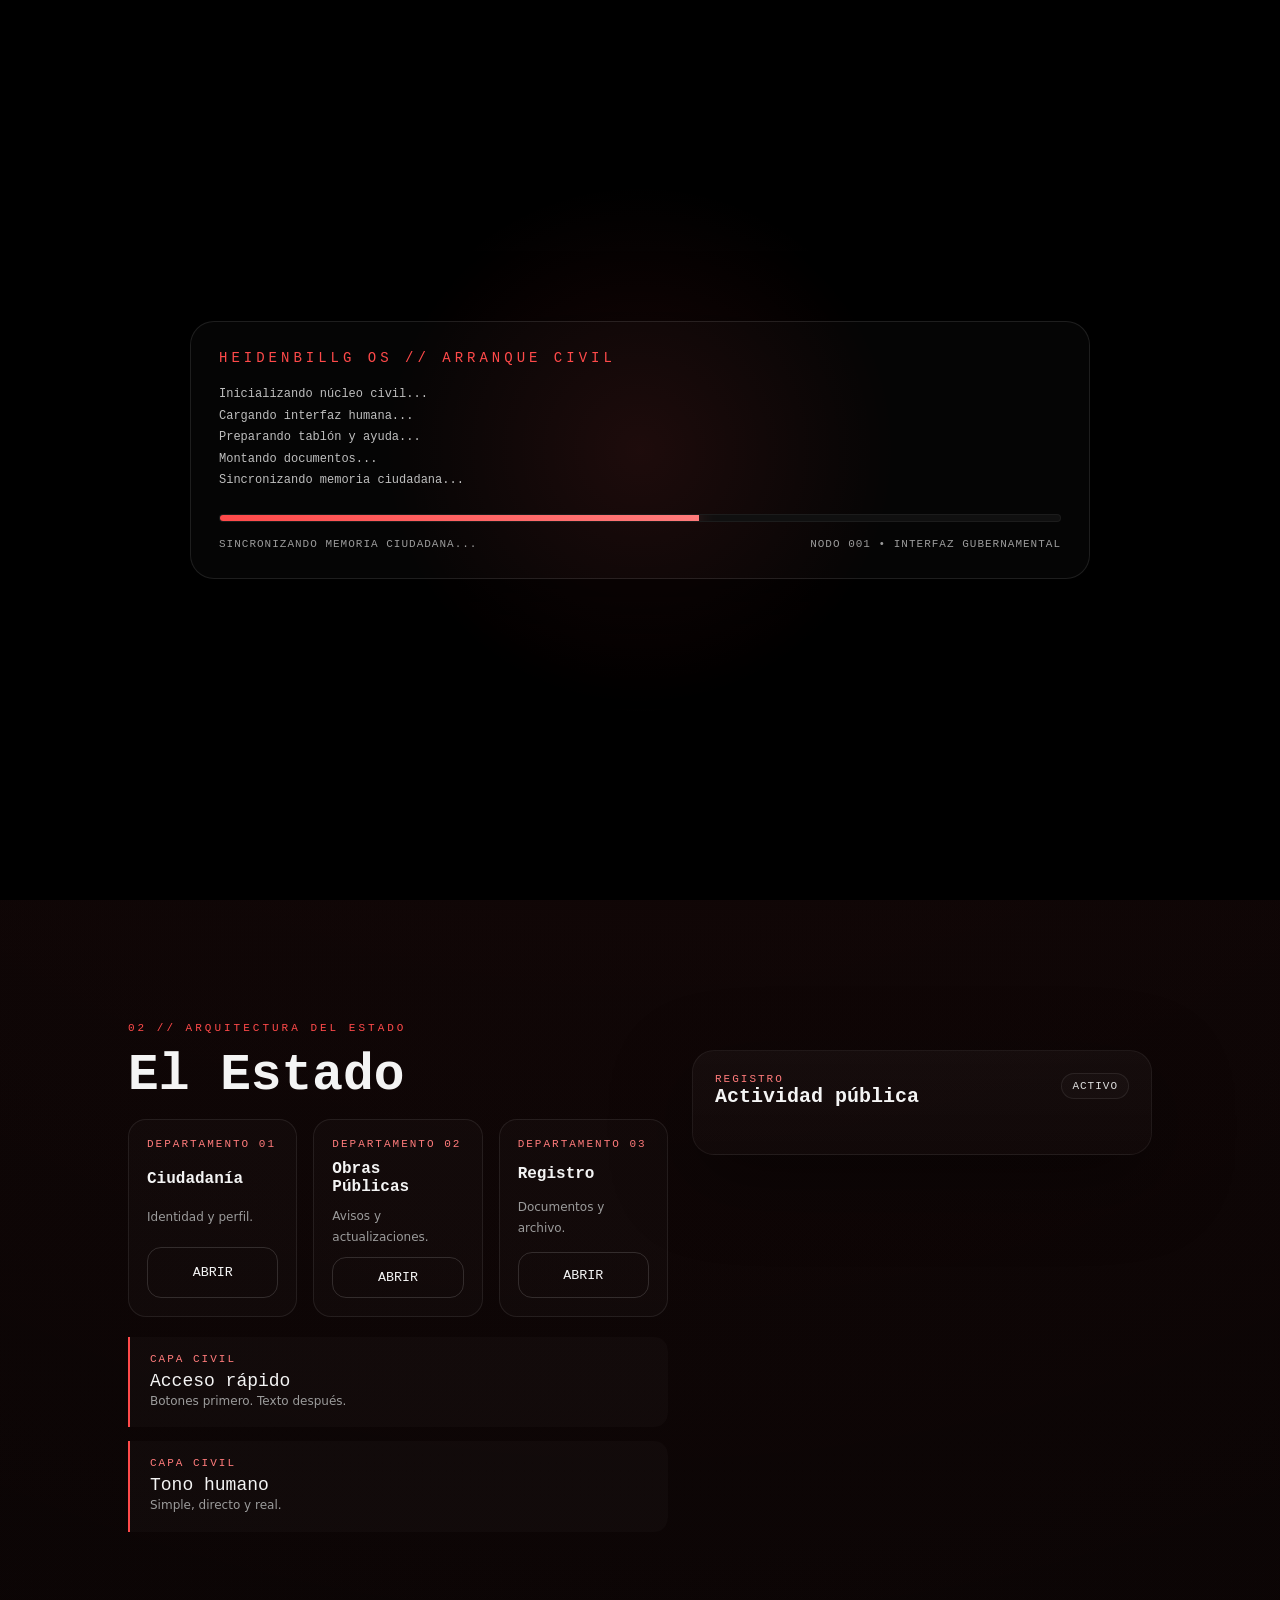
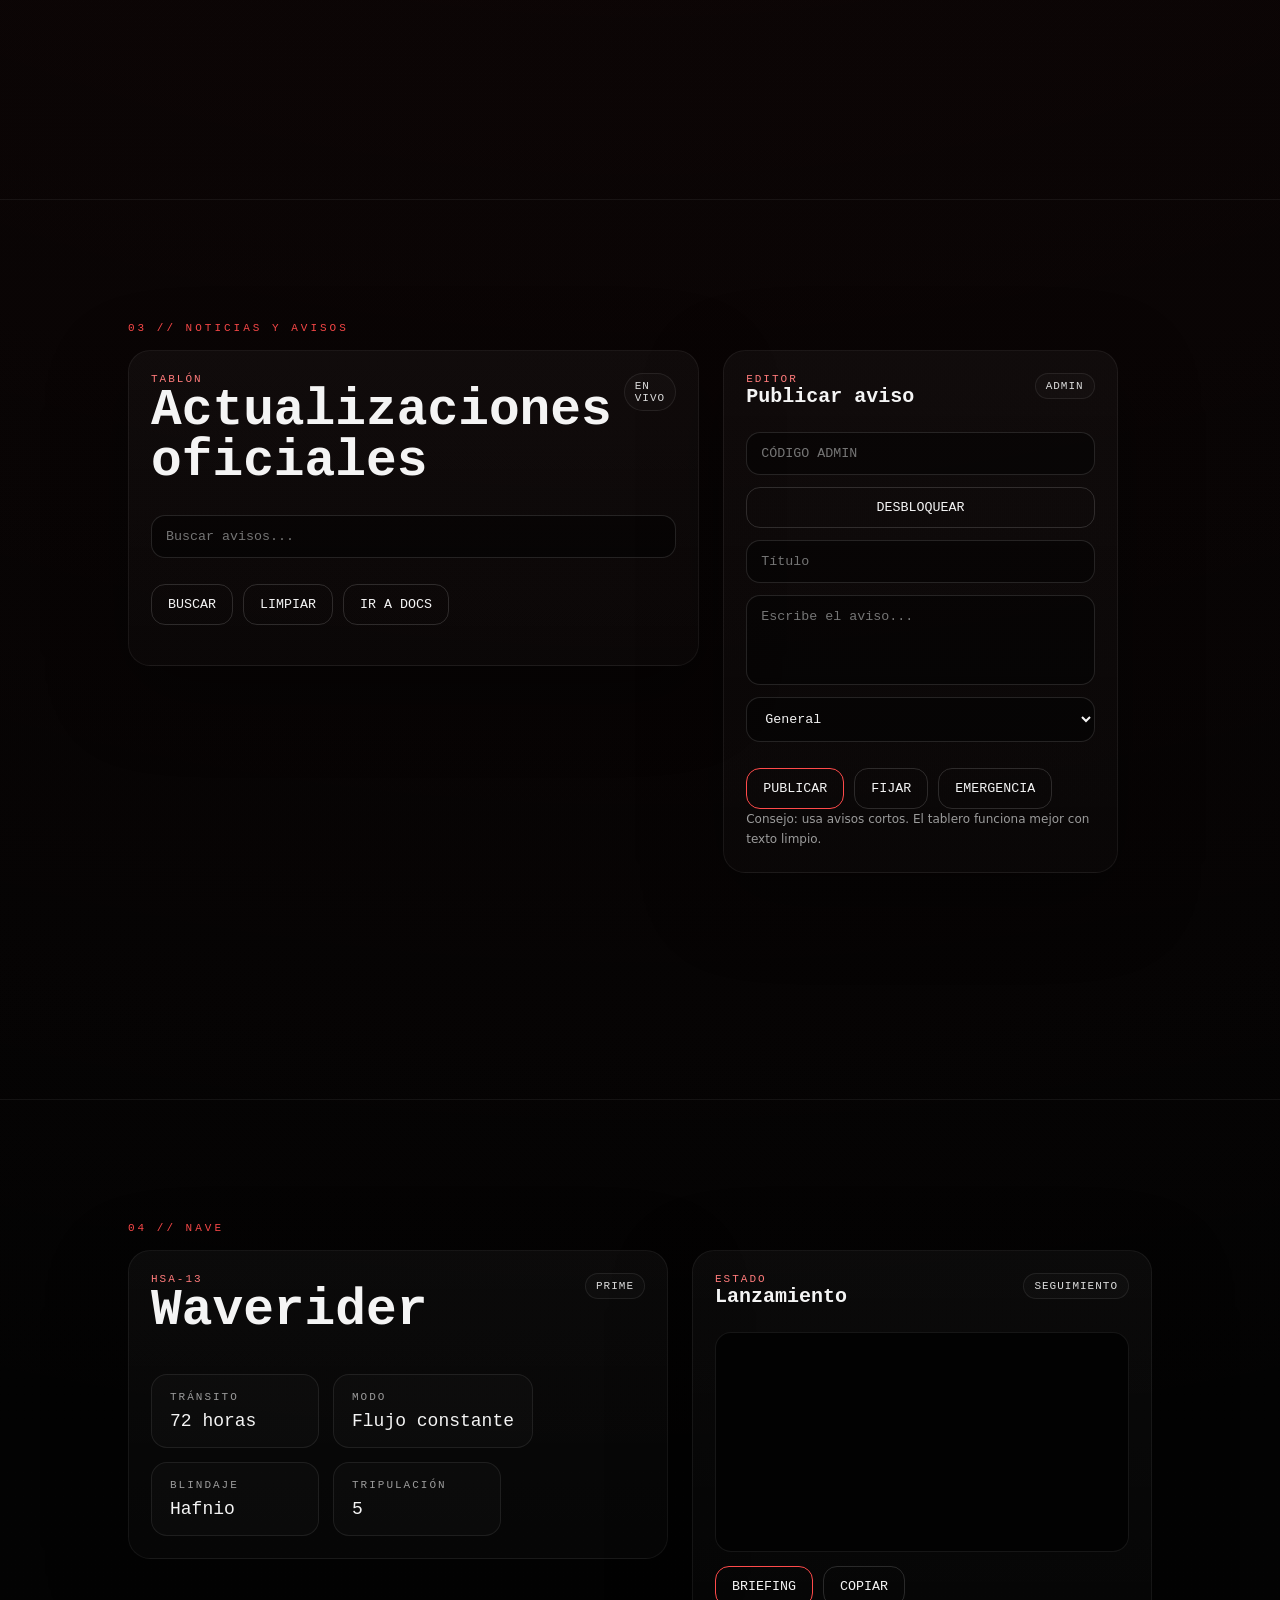
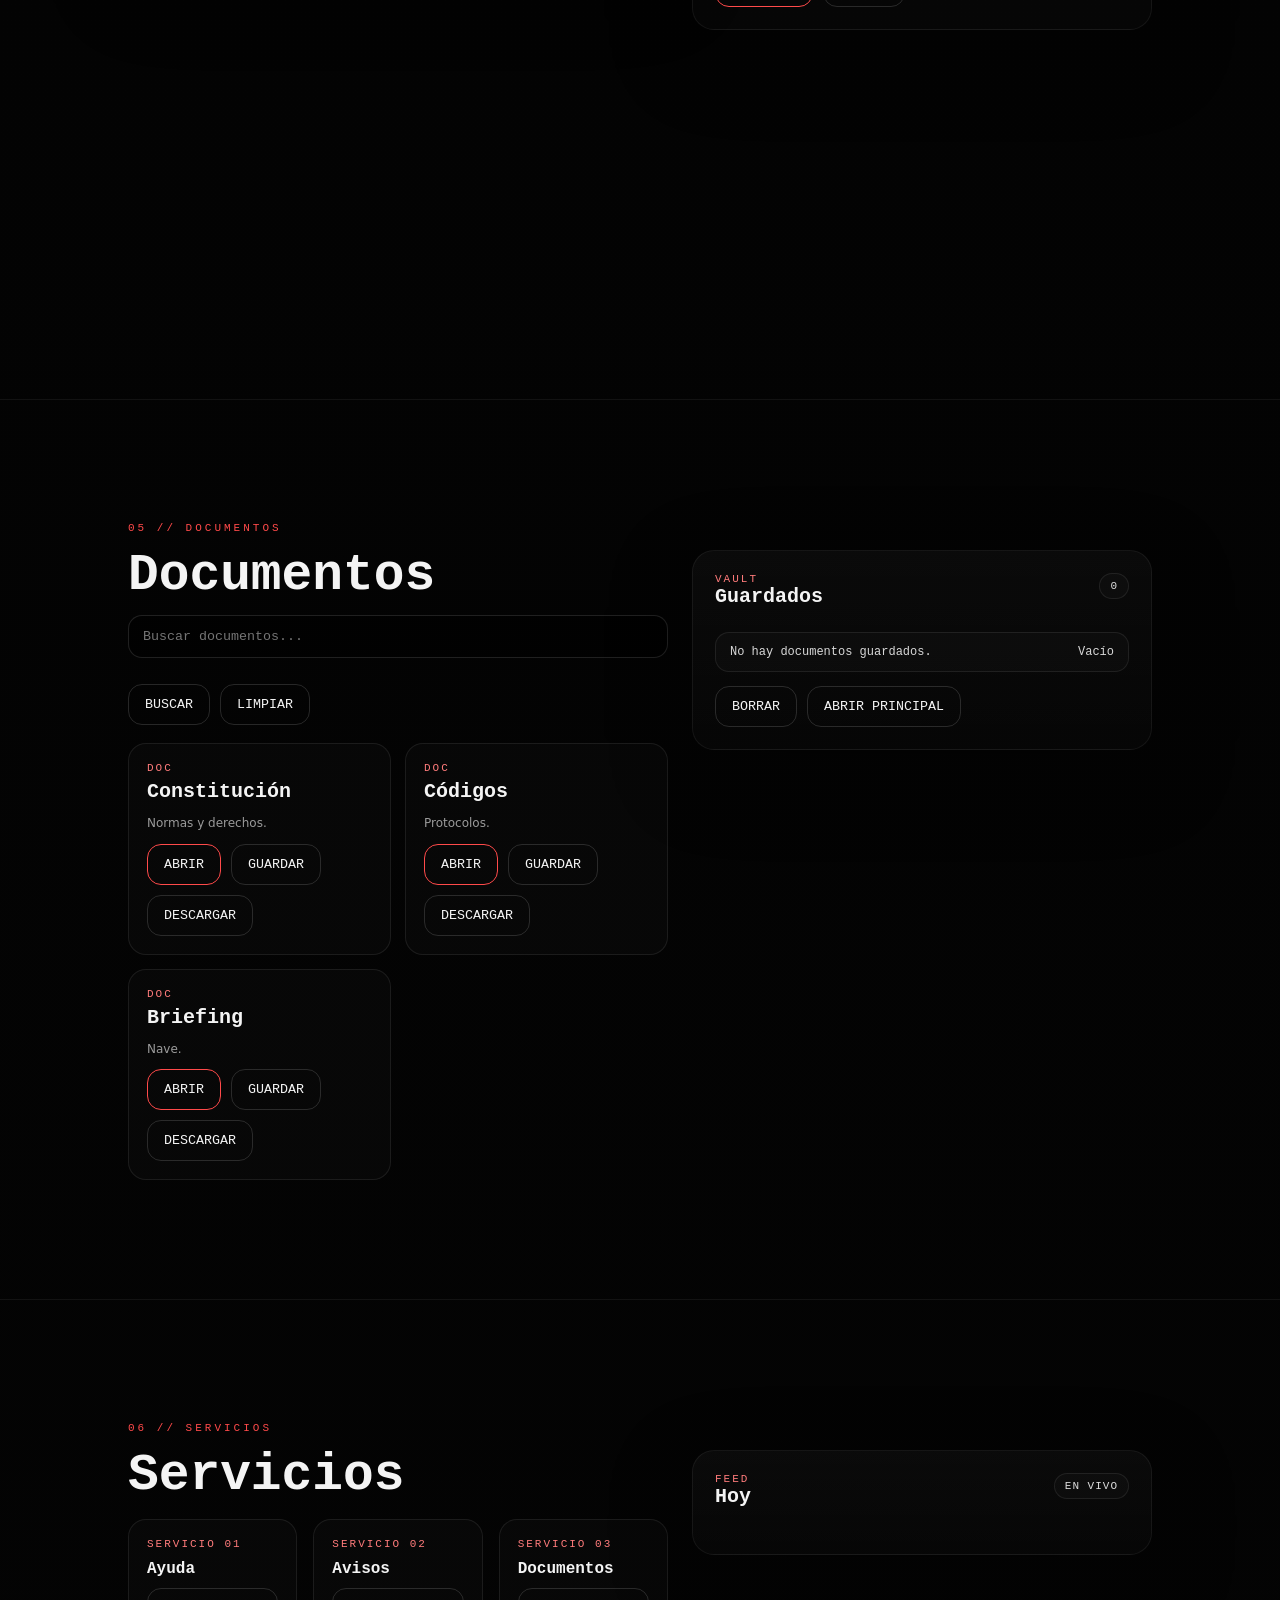
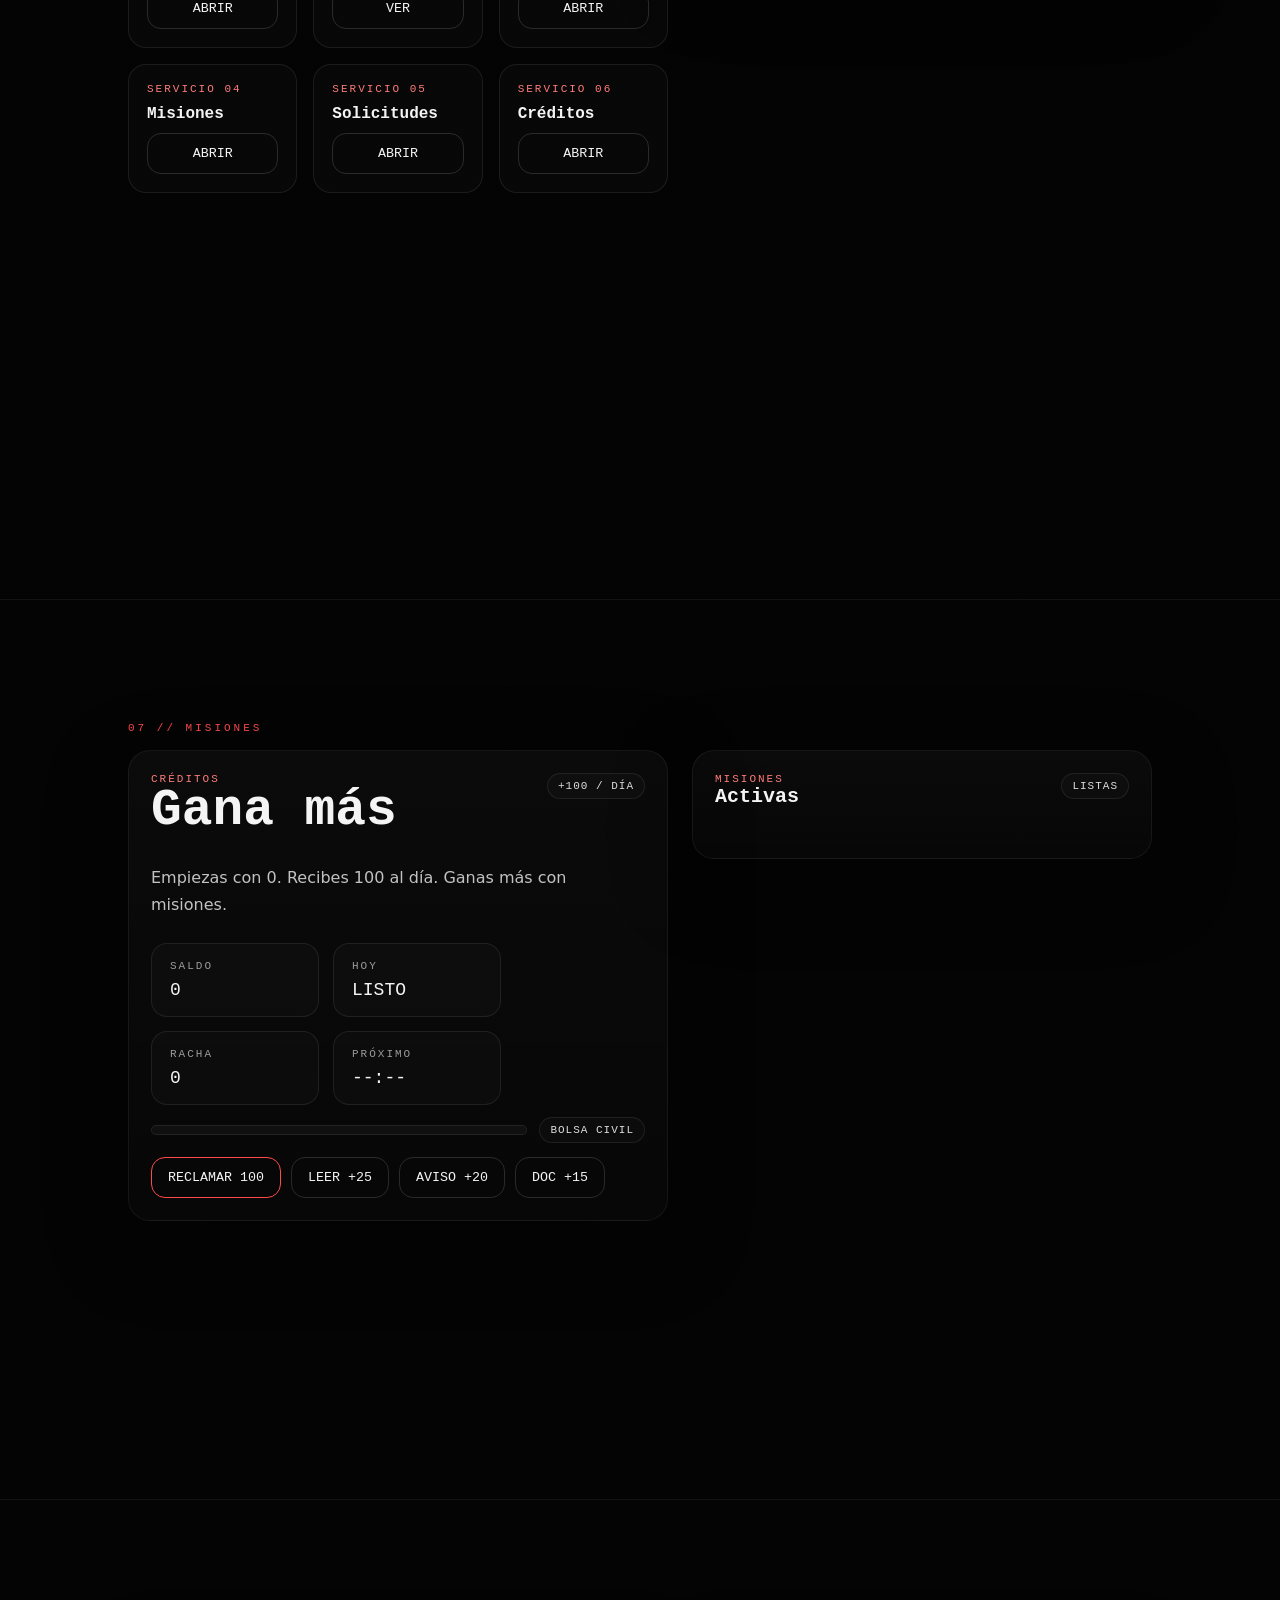
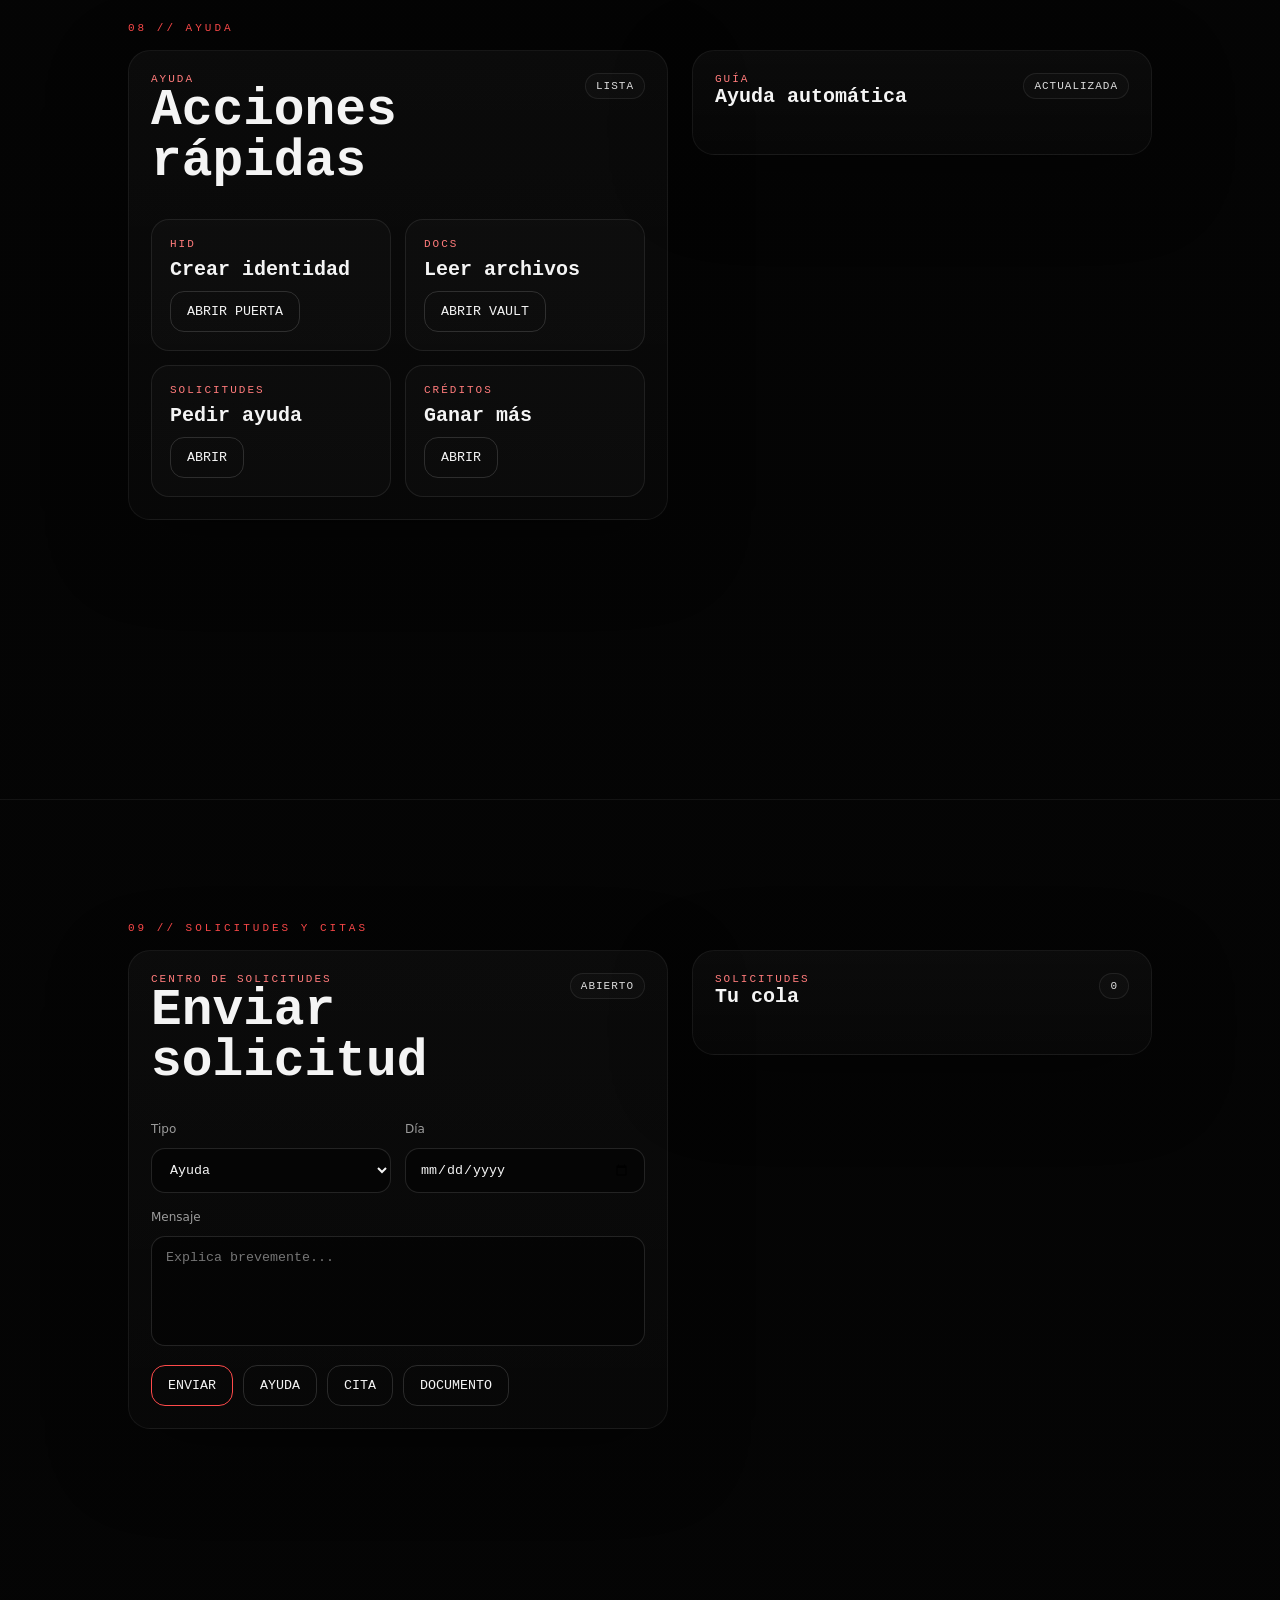
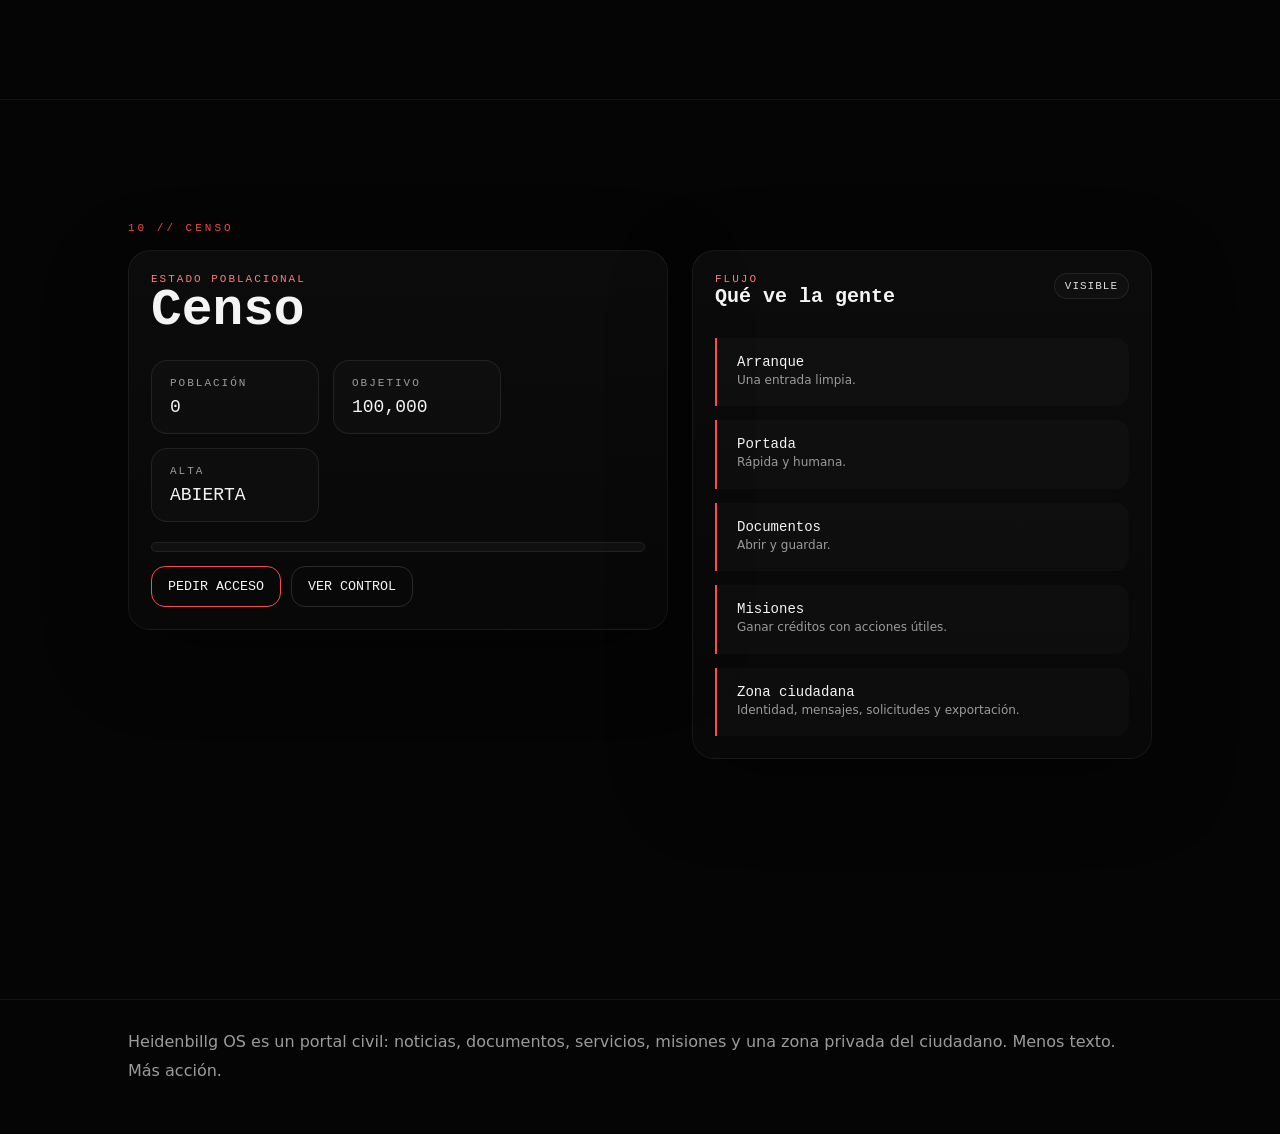
==== commit 43c0d406: "Update index.html" ====
--- a/index.html
+++ b/index.html
@@ -1,13 +1,12 @@
-<!DOCTYPE html><html lang="en">
+<!DOCTYPE html><html lang="es">
 <head>
-<meta charset="UTF-8" />
-<meta name="viewport" content="width=device-width, initial-scale=1.0" />
-<title>HEIDENBILLG OS // CIVIC PORTAL</title>
+<meta charset="UTF-8">
+<meta name="viewport" content="width=device-width, initial-scale=1.0">
+<title>HEIDENBILLG OS | ESTADO DIGITAL</title>
 <style>
 :root{
   --bg:#030303;
   --panel:#101010;
-  --panel2:#151515;
   --line:#1c1c1c;
   --accent:#ff4a4a;
   --accent2:#ff7b7b;
@@ -17,7 +16,6 @@
   --text:#f4f4f4;
   --muted:#9b9b9b;
   --shadow:0 24px 80px rgba(0,0,0,.36);
-  --r:20px;
   --mono: ui-monospace, SFMono-Regular, Menlo, Monaco, Consolas, "Liberation Mono", monospace;
   --sans: Inter, system-ui, -apple-system, BlinkMacSystemFont, "Segoe UI", sans-serif;
 }
@@ -131,11 +129,8 @@
 .update-item{padding:16px 18px;border:1px solid rgba(255,255,255,.08);border-radius:18px;background:rgba(255,255,255,.02)}
 .department-grid{display:grid;grid-template-columns:repeat(3,minmax(0,1fr));gap:16px;margin-top:18px}
 .department{padding:18px;border:1px solid rgba(255,255,255,.08);border-radius:18px;background:rgba(255,255,255,.02);display:grid;gap:10px}
-.dashboard-notice{padding:16px 18px;border:1px solid rgba(255,255,255,.08);border-radius:18px;background:rgba(255,255,255,.02);margin-top:14px}
 .challenge-grid{display:grid;grid-template-columns:repeat(3,minmax(0,1fr));gap:16px;margin-top:18px}
 .challenge{padding:18px;border:1px solid rgba(255,255,255,.08);border-radius:18px;background:rgba(255,255,255,.02);display:grid;gap:10px}
-.challenge .reward{color:var(--ok);font-size:12px}
-.challenge .done{color:var(--info);font-size:12px}
 .credit-bar-row{display:grid;grid-template-columns:1fr auto;gap:12px;align-items:center;margin-top:12px}
 .footer{padding:28px 10% 48px;color:var(--muted);font-family:var(--sans);line-height:1.8}
 @media (max-width:1120px){
@@ -155,270 +150,289 @@
 <div class="scanline"></div>
 <div class="noise"></div><div id="boot">
   <div class="boot-panel">
-    <div class="boot-title">HEIDENBILLG OS // CIVIC BOOT</div>
+    <div class="boot-title">HEIDENBILLG OS // ARRANQUE CIVIL</div>
     <div id="boot-log" class="boot-line"></div>
     <div class="boot-progress"><div id="boot-fill" class="boot-fill"></div></div>
     <div class="boot-footer">
-      <div id="boot-state">INITIALIZING</div>
-      <div>NODE 001 • GOVERNMENT SURFACE</div>
+      <div id="boot-state">INICIALIZANDO</div>
+      <div>NODO 001 • INTERFAZ GUBERNAMENTAL</div>
     </div>
   </div>
 </div><nav>
   <div class="nav-left" onclick="openAuth()"><div class="brand-dot"></div><div class="brand">Heidenbillg OS</div></div>
   <div class="nav-right">
-    <div class="badge" id="system-mode">PUBLIC NODE</div>
+    <div class="badge" id="system-mode">NODO PÚBLICO</div>
     <div class="badge" id="scroll-stat">0%</div>
-    <div class="badge" id="census-stat">0 citizens</div>
-    <div class="badge" id="credit-stat">0 credits</div>
+    <div class="badge" id="census-stat">0 ciudadanos</div>
+    <div class="badge" id="credit-stat">0 créditos</div>
   </div>
 </nav><section id="landing">
   <div class="hero-copy">
-    <div class="kicker">01 // public face • citizen front</div>
-    <h1>Welcome<br><span class="outline">Home</span></h1>
-    <p>Public services, documents, updates, missions, and citizen access in one place. Short text. More action.</p>
+    <div class="kicker">01 // frente público • acceso ciudadano</div>
+    <h1>Bienvenido<br><span class="outline">A Casa</span></h1>
+    <p>Portal civil con noticias, documentos, servicios, misiones y acceso ciudadano. Menos texto. Más acción.</p>
     <div class="hero-actions">
-      <button onclick="openAuth()">ENTER SYSTEM</button>
-      <button class="secondary" onclick="scrollToSection('section-updates')">UPDATES</button>
-      <button class="secondary" onclick="scrollToSection('section-docs')">DOCUMENTS</button>
-      <button class="secondary" onclick="scrollToSection('section-services')">SERVICES</button>
-      <button class="secondary" onclick="scrollToSection('section-challenges')">MISSIONS</button>
-      <button class="secondary" onclick="scrollToSection('section-help')">HELP</button>
+      <button onclick="openAuth()">ENTRAR</button>
+      <button class="secondary" onclick="scrollToSection('section-updates')">NOTICIAS</button>
+      <button class="secondary" onclick="scrollToSection('section-docs')">DOCUMENTOS</button>
+      <button class="secondary" onclick="scrollToSection('section-services')">SERVICIOS</button>
+      <button class="secondary" onclick="scrollToSection('section-challenges')">MISIONES</button>
+      <button class="secondary" onclick="scrollToSection('section-help')">AYUDA</button>
     </div>
     <div class="metric-row">
-      <div class="metric"><span class="label">Launch window</span><div class="value" id="countdown">000D : 00H : 00M : 00S</div></div>
-      <div class="metric"><span class="label">Census</span><div class="value" id="landing-census">0 citizens</div></div>
-      <div class="metric"><span class="label">Enrollment</span><div class="value" id="enroll-state">OPEN</div></div>
-      <div class="metric"><span class="label">Daily credits</span><div class="value">+100</div></div>
+      <div class="metric"><span class="label">Cuenta atrás</span><div class="value" id="countdown">000D : 00H : 00M : 00S</div></div>
+      <div class="metric"><span class="label">Censo</span><div class="value" id="landing-census">0 ciudadanos</div></div>
+      <div class="metric"><span class="label">Alta</span><div class="value" id="enroll-state">ABIERTA</div></div>
+      <div class="metric"><span class="label">Créditos diarios</span><div class="value">+100</div></div>
     </div>
     <div class="dock">
-      <button onclick="openAuth()">AUTH GATE</button>
-      <button class="secondary" onclick="openDocViewer('constitution')">CONSTITUTION</button>
-      <button class="secondary" onclick="openDocViewer('codes')">CODES</button>
+      <button onclick="openAuth()">PUERTA</button>
+      <button class="secondary" onclick="openDocViewer('constitution')">CONSTITUCIÓN</button>
+      <button class="secondary" onclick="openDocViewer('codes')">CÓDIGOS</button>
       <button class="secondary" onclick="openDocViewer('briefing')">BRIEFING</button>
-      <button class="secondary" onclick="scrollToSection('section-challenges')">MONEY MISSIONS</button>
+      <button class="secondary" onclick="scrollToSection('section-challenges')">CRÉDITOS</button>
     </div>
   </div>
 </section><section id="section-state">
-  <div class="kicker">02 // state architecture</div>
+  <div class="kicker">02 // arquitectura del estado</div>
   <div class="grid-2">
     <div>
-      <h2>The State</h2>
-      <p>Departments, notices, services, documents, and actions. Keep it visible. Keep it usable.</p>
+      <h2>El Estado</h2>
       <div class="department-grid">
-        <div class="department"><div class="card-tag">DEPARTMENT 01</div><strong>Citizen Affairs</strong><div class="small">Identity and profile.</div><button class="secondary" onclick="scrollToSection('section-help')">OPEN</button></div>
-        <div class="department"><div class="card-tag">DEPARTMENT 02</div><strong>Public Works</strong><div class="small">Updates and notices.</div><button class="secondary" onclick="scrollToSection('section-updates')">OPEN</button></div>
-        <div class="department"><div class="card-tag">DEPARTMENT 03</div><strong>Records</strong><div class="small">Documents and vault.</div><button class="secondary" onclick="scrollToSection('section-docs')">OPEN</button></div>
+        <div class="department"><div class="card-tag">DEPARTAMENTO 01</div><strong>Ciudadanía</strong><div class="small">Identidad y perfil.</div><button class="secondary" onclick="scrollToSection('section-help')">ABRIR</button></div>
+        <div class="department"><div class="card-tag">DEPARTAMENTO 02</div><strong>Obras Públicas</strong><div class="small">Avisos y actualizaciones.</div><button class="secondary" onclick="scrollToSection('section-updates')">ABRIR</button></div>
+        <div class="department"><div class="card-tag">DEPARTAMENTO 03</div><strong>Registro</strong><div class="small">Documentos y archivo.</div><button class="secondary" onclick="scrollToSection('section-docs')">ABRIR</button></div>
       </div>
       <div class="timeline">
-        <div class="timeline-item"><div class="card-tag">CIVIC LAYER</div><div style="margin-top:6px;font-size:18px;">Fast access</div><div class="small">Buttons first. Text second.</div></div>
-        <div class="timeline-item"><div class="card-tag">CIVIC LAYER</div><div style="margin-top:6px;font-size:18px;">Human tone</div><div class="small">Simple, direct, real.</div></div>
-      </div>
-    </div>
-    <div class="card">
-      <div class="card-head"><div><div class="card-tag">SYSTEM LOG</div><h3>Public feed</h3></div><div class="badge">ACTIVE</div></div>
+        <div class="timeline-item"><div class="card-tag">CAPA CIVIL</div><div style="margin-top:6px;font-size:18px;">Acceso rápido</div><div class="small">Botones primero. Texto después.</div></div>
+        <div class="timeline-item"><div class="card-tag">CAPA CIVIL</div><div style="margin-top:6px;font-size:18px;">Tono humano</div><div class="small">Simple, directo y real.</div></div>
+      </div>
+    </div>
+    <div class="card">
+      <div class="card-head"><div><div class="card-tag">REGISTRO</div><h3>Actividad pública</h3></div><div class="badge">ACTIVO</div></div>
       <div id="public-feed" class="feed"></div>
     </div>
   </div>
 </section><section id="section-updates">
-  <div class="kicker">03 // updates</div>
+  <div class="kicker">03 // noticias y avisos</div>
   <div class="grid-2">
     <div class="card">
-      <div class="card-head"><div><div class="card-tag">NOTICEBOARD</div><h2>Official updates</h2></div><div class="badge">LIVE</div></div>
+      <div class="card-head"><div><div class="card-tag">TABLÓN</div><h2>Actualizaciones oficiales</h2></div><div class="badge">EN VIVO</div></div>
+      <div style="display:grid;gap:12px;margin-bottom:14px;">
+        <input id="updates-search" placeholder="Buscar avisos..." autocomplete="off">
+        <div class="dock">
+          <button class="secondary" onclick="filterUpdates()">BUSCAR</button>
+          <button class="secondary" onclick="clearUpdateFilter()">LIMPIAR</button>
+          <button class="secondary" onclick="scrollToSection('section-docs')">IR A DOCS</button>
+        </div>
+      </div>
       <div id="notice-list" class="notice-grid"></div>
     </div>
     <div class="card">
-      <div class="card-head"><div><div class="card-tag">EDITOR</div><h3>Post update</h3></div><div class="badge info">ADMIN</div></div>
+      <div class="card-head"><div><div class="card-tag">EDITOR</div><h3>Publicar aviso</h3></div><div class="badge info">ADMIN</div></div>
       <div style="display:grid;gap:12px;">
-        <input id="admin-code" placeholder="ADMIN CODE" autocomplete="off" />
-        <button class="secondary" onclick="unlockAdmin()">UNLOCK</button>
-        <input id="update-title" placeholder="Title" autocomplete="off" />
-        <textarea id="update-body" placeholder="Short update..."></textarea>
-        <select id="update-type"><option value="general">General</option><option value="urgent">Urgent</option><option value="service">Service</option><option value="alert">Alert</option></select>
+        <input id="admin-code" placeholder="CÓDIGO ADMIN" autocomplete="off">
+        <button class="secondary" onclick="unlockAdmin()">DESBLOQUEAR</button>
+        <input id="update-title" placeholder="Título" autocomplete="off">
+        <textarea id="update-body" placeholder="Escribe el aviso..." style="min-height:90px"></textarea>
+        <select id="update-type"><option value="general">General</option><option value="urgent">Urgente</option><option value="service">Servicio</option><option value="alert">Alerta</option></select>
         <div class="dock">
-          <button onclick="postUpdate()">PUBLISH</button>
-          <button class="secondary" onclick="pinLatestUpdate()">PIN</button>
-          <button class="secondary" onclick="toggleEmergency()">EMERGENCY</button>
-        </div>
-      </div>
+          <button onclick="postUpdate()">PUBLICAR</button>
+          <button class="secondary" onclick="pinLatestUpdate()">FIJAR</button>
+          <button class="secondary" onclick="toggleEmergency()">EMERGENCIA</button>
+        </div>
+      </div>
+      <div class="dashboard-notice small" id="admin-hint">Consejo: usa avisos cortos. El tablero funciona mejor con texto limpio.</div>
     </div>
   </div>
 </section><section id="section-ship">
-  <div class="kicker">04 // vessel</div>
+  <div class="kicker">04 // nave</div>
   <div class="grid-2">
     <div class="card">
       <div class="card-head"><div><div class="card-tag">HSA-13</div><h2>Waverider</h2></div><div class="badge">PRIME</div></div>
       <div class="metric-row">
-        <div class="metric"><span class="label">Transfer</span><div class="value">72 hours</div></div>
-        <div class="metric"><span class="label">Mode</span><div class="value">Constant-flow</div></div>
-        <div class="metric"><span class="label">Shielding</span><div class="value">Hafnium</div></div>
-        <div class="metric"><span class="label">Crew</span><div class="value">5</div></div>
-      </div>
-    </div>
-    <div class="card">
-      <div class="card-head"><div><div class="card-tag">STATUS</div><h3>Launch</h3></div><div class="badge">TRACKED</div></div>
+        <div class="metric"><span class="label">Tránsito</span><div class="value">72 horas</div></div>
+        <div class="metric"><span class="label">Modo</span><div class="value">Flujo constante</div></div>
+        <div class="metric"><span class="label">Blindaje</span><div class="value">Hafnio</div></div>
+        <div class="metric"><span class="label">Tripulación</span><div class="value">5</div></div>
+      </div>
+    </div>
+    <div class="card">
+      <div class="card-head"><div><div class="card-tag">ESTADO</div><h3>Lanzamiento</h3></div><div class="badge">SEGUIMIENTO</div></div>
       <div class="terminal" id="ship-terminal"></div>
       <div class="dock">
         <button onclick="openDocViewer('briefing')">BRIEFING</button>
-        <button class="secondary" onclick="copyLaunchStatus()">COPY</button>
+        <button class="secondary" onclick="copyLaunchStatus()">COPIAR</button>
       </div>
     </div>
   </div>
 </section><section id="section-docs">
-  <div class="kicker">05 // documents</div>
+  <div class="kicker">05 // documentos</div>
   <div class="grid-2">
     <div>
-      <h2>Documents</h2>
+      <h2>Documentos</h2>
+      <div style="display:grid;gap:12px;margin-bottom:14px;">
+        <input id="docs-search" placeholder="Buscar documentos..." autocomplete="off">
+        <div class="dock">
+          <button class="secondary" onclick="filterDocs()">BUSCAR</button>
+          <button class="secondary" onclick="clearDocFilter()">LIMPIAR</button>
+        </div>
+      </div>
       <div class="docs-grid" id="docs-grid"></div>
     </div>
     <div class="card">
-      <div class="card-head"><div><div class="card-tag">SAVED VAULT</div><h3>Local cache</h3></div><div class="badge" id="saved-count">0 saved</div></div>
+      <div class="card-head"><div><div class="card-tag">VAULT</div><h3>Guardados</h3></div><div class="badge" id="saved-count">0</div></div>
       <div id="saved-list" class="saved-list"></div>
       <div class="dock">
-        <button class="secondary" onclick="clearSavedDocs()">CLEAR</button>
-        <button class="secondary" onclick="openDocViewer('constitution')">OPEN MAIN</button>
+        <button class="secondary" onclick="clearSavedDocs()">BORRAR</button>
+        <button class="secondary" onclick="openDocViewer('constitution')">ABRIR PRINCIPAL</button>
       </div>
     </div>
   </div>
 </section><section id="section-services">
-  <div class="kicker">06 // services</div>
+  <div class="kicker">06 // servicios</div>
   <div class="grid-2">
     <div>
-      <h2>Services</h2>
+      <h2>Servicios</h2>
       <div class="service-grid">
-        <div class="service"><div class="card-tag">SERVICE 01</div><strong>Support</strong><button class="secondary" onclick="serviceToast('Support opened.')">OPEN</button></div>
-        <div class="service"><div class="card-tag">SERVICE 02</div><strong>Notices</strong><button class="secondary" onclick="scrollToSection('section-updates')">VIEW</button></div>
-        <div class="service"><div class="card-tag">SERVICE 03</div><strong>Documents</strong><button class="secondary" onclick="openDocViewer('briefing')">OPEN</button></div>
-      </div>
-    </div>
-    <div class="card">
-      <div class="card-head"><div><div class="card-tag">SERVICE FEED</div><h3>Today</h3></div><div class="badge">LIVE</div></div>
+        <div class="service"><div class="card-tag">SERVICIO 01</div><strong>Ayuda</strong><button class="secondary" onclick="serviceToast('Ayuda abierta.')">ABRIR</button></div>
+        <div class="service"><div class="card-tag">SERVICIO 02</div><strong>Avisos</strong><button class="secondary" onclick="scrollToSection('section-updates')">VER</button></div>
+        <div class="service"><div class="card-tag">SERVICIO 03</div><strong>Documentos</strong><button class="secondary" onclick="openDocViewer('briefing')">ABRIR</button></div>
+        <div class="service"><div class="card-tag">SERVICIO 04</div><strong>Misiones</strong><button class="secondary" onclick="scrollToSection('section-challenges')">ABRIR</button></div>
+        <div class="service"><div class="card-tag">SERVICIO 05</div><strong>Solicitudes</strong><button class="secondary" onclick="scrollToSection('section-requests')">ABRIR</button></div>
+        <div class="service"><div class="card-tag">SERVICIO 06</div><strong>Créditos</strong><button class="secondary" onclick="scrollToSection('section-challenges')">ABRIR</button></div>
+      </div>
+    </div>
+    <div class="card">
+      <div class="card-head"><div><div class="card-tag">FEED</div><h3>Hoy</h3></div><div class="badge">EN VIVO</div></div>
       <div id="service-feed" class="feed"></div>
     </div>
   </div>
 </section><section id="section-challenges">
-  <div class="kicker">07 // missions</div>
+  <div class="kicker">07 // misiones</div>
   <div class="grid-2">
     <div class="card">
-      <div class="card-head"><div><div class="card-tag">CREDITS</div><h2>Earn more</h2></div><div class="badge ok">+100 / DAY</div></div>
-      <p>Start at 0. Get 100 every day. Earn extra through missions.</p>
+      <div class="card-head"><div><div class="card-tag">CRÉDITOS</div><h2>Gana más</h2></div><div class="badge ok">+100 / DÍA</div></div>
+      <p>Empiezas con 0. Recibes 100 al día. Ganas más con misiones.</p>
       <div class="metric-row">
-        <div class="metric"><span class="label">Balance</span><div class="value" id="credit-balance">0</div></div>
-        <div class="metric"><span class="label">Today</span><div class="value" id="daily-status">READY</div></div>
-        <div class="metric"><span class="label">Streak</span><div class="value" id="daily-streak">0</div></div>
+        <div class="metric"><span class="label">Saldo</span><div class="value" id="credit-balance">0</div></div>
+        <div class="metric"><span class="label">Hoy</span><div class="value" id="daily-status">LISTO</div></div>
+        <div class="metric"><span class="label">Racha</span><div class="value" id="daily-streak">0</div></div>
+        <div class="metric"><span class="label">Próximo</span><div class="value" id="next-daily">--:--</div></div>
       </div>
       <div class="credit-bar-row">
         <div class="bar"><div id="credit-bar" class="fill"></div></div>
-        <div class="badge" id="credit-cap">CIVIC WALLET</div>
+        <div class="badge" id="credit-cap">BOLSA CIVIL</div>
       </div>
       <div class="dock">
-        <button onclick="claimDailyCredits()">CLAIM 100</button>
-        <button class="secondary" onclick="grantBonus(25,'reading')">READ +25</button>
-        <button class="secondary" onclick="grantBonus(20,'notice')">NOTICE +20</button>
-        <button class="secondary" onclick="grantBonus(15,'document')">DOC +15</button>
-      </div>
-    </div>
-    <div class="card">
-      <div class="card-head"><div><div class="card-tag">MISSIONS</div><h3>Active tasks</h3></div><div class="badge">READY</div></div>
-      <div class="challenge-grid" id="challenge-grid"></div>
+        <button id="daily-btn" onclick="claimDailyCredits()">RECLAMAR 100</button>
+        <button class="secondary" onclick="grantBonus(25,'lectura')">LEER +25</button>
+        <button class="secondary" onclick="grantBonus(20,'aviso')">AVISO +20</button>
+        <button class="secondary" onclick="grantBonus(15,'documento')">DOC +15</button>
+      </div>
+    </div>
+    <div class="card">
+      <div class="card-head"><div><div class="card-tag">MISIONES</div><h3>Activas</h3></div><div class="badge">LISTAS</div></div>
+      <div id="challenge-grid" class="challenge-grid"></div>
     </div>
   </div>
 </section><section id="section-help">
-  <div class="kicker">08 // help desk</div>
+  <div class="kicker">08 // ayuda</div>
   <div class="grid-2">
     <div class="card">
-      <div class="card-head"><div><div class="card-tag">HELP DESK</div><h2>Quick help</h2></div><div class="badge">READY</div></div>
+      <div class="card-head"><div><div class="card-tag">AYUDA</div><h2>Acciones rápidas</h2></div><div class="badge">LISTA</div></div>
       <div class="help-grid">
-        <div class="help-card"><div class="card-tag">HID</div><h3 style="margin-top:8px;">Get identity</h3><button class="secondary" onclick="openAuth()">OPEN GATE</button></div>
-        <div class="help-card"><div class="card-tag">DOCS</div><h3 style="margin-top:8px;">Read files</h3><button class="secondary" onclick="openDocViewer('constitution')">OPEN VAULT</button></div>
-        <div class="help-card"><div class="card-tag">REQUESTS</div><h3 style="margin-top:8px;">Ask for help</h3><button class="secondary" onclick="scrollToSection('section-requests')">OPEN</button></div>
-        <div class="help-card"><div class="card-tag">CREDITS</div><h3 style="margin-top:8px;">Earn more</h3><button class="secondary" onclick="scrollToSection('section-challenges')">OPEN</button></div>
-      </div>
-    </div>
-    <div class="card">
-      <div class="card-head"><div><div class="card-tag">HELP FEED</div><h3>Guidance</h3></div><div class="badge">UPDATED</div></div>
+        <div class="help-card"><div class="card-tag">HID</div><h3 style="margin-top:8px;">Crear identidad</h3><button class="secondary" onclick="openAuth()">ABRIR PUERTA</button></div>
+        <div class="help-card"><div class="card-tag">DOCS</div><h3 style="margin-top:8px;">Leer archivos</h3><button class="secondary" onclick="openDocViewer('constitution')">ABRIR VAULT</button></div>
+        <div class="help-card"><div class="card-tag">SOLICITUDES</div><h3 style="margin-top:8px;">Pedir ayuda</h3><button class="secondary" onclick="scrollToSection('section-requests')">ABRIR</button></div>
+        <div class="help-card"><div class="card-tag">CRÉDITOS</div><h3 style="margin-top:8px;">Ganar más</h3><button class="secondary" onclick="scrollToSection('section-challenges')">ABRIR</button></div>
+      </div>
+    </div>
+    <div class="card">
+      <div class="card-head"><div><div class="card-tag">GUÍA</div><h3>Ayuda automática</h3></div><div class="badge">ACTUALIZADA</div></div>
       <div id="help-feed" class="feed"></div>
     </div>
   </div>
 </section><section id="section-requests">
-  <div class="kicker">09 // requests & appointments</div>
+  <div class="kicker">09 // solicitudes y citas</div>
   <div class="grid-2">
     <div class="card">
-      <div class="card-head"><div><div class="card-tag">REQUEST CENTER</div><h2>Make a request</h2></div><div class="badge">OPEN</div></div>
+      <div class="card-head"><div><div class="card-tag">CENTRO DE SOLICITUDES</div><h2>Enviar solicitud</h2></div><div class="badge">ABIERTO</div></div>
       <div class="request-grid" style="margin-top:18px;">
-        <div><div class="small" style="margin-bottom:8px;">Type</div><select id="request-type"><option>Support</option><option>Document request</option><option>Appointment</option><option>General message</option></select></div>
-        <div><div class="small" style="margin-bottom:8px;">Day</div><input id="request-day" type="date" /></div>
-      </div>
-      <div style="margin-top:14px;"><div class="small" style="margin-bottom:8px;">Message</div><textarea id="request-text" placeholder="Briefly explain..."></textarea></div>
+        <div><div class="small" style="margin-bottom:8px;">Tipo</div><select id="request-type"><option>Ayuda</option><option>Documento</option><option>Cita</option><option>Mensaje</option></select></div>
+        <div><div class="small" style="margin-bottom:8px;">Día</div><input id="request-day" type="date"></div>
+      </div>
+      <div style="margin-top:14px;"><div class="small" style="margin-bottom:8px;">Mensaje</div><textarea id="request-text" placeholder="Explica brevemente..."></textarea></div>
       <div class="dock">
-        <button onclick="submitRequest()">SUBMIT</button>
-        <button class="secondary" onclick="prefillRequest('Support')">SUPPORT</button>
-        <button class="secondary" onclick="prefillRequest('Appointment')">APPOINTMENT</button>
-        <button class="secondary" onclick="prefillRequest('Document request')">DOCUMENT</button>
-      </div>
-    </div>
-    <div class="card">
-      <div class="card-head"><div><div class="card-tag">REQUESTS</div><h3>Your queue</h3></div><div class="badge" id="request-count">0</div></div>
-      <div class="request-list" id="request-list"></div>
+        <button onclick="submitRequest()">ENVIAR</button>
+        <button class="secondary" onclick="prefillRequest('Ayuda')">AYUDA</button>
+        <button class="secondary" onclick="prefillRequest('Cita')">CITA</button>
+        <button class="secondary" onclick="prefillRequest('Documento')">DOCUMENTO</button>
+      </div>
+    </div>
+    <div class="card">
+      <div class="card-head"><div><div class="card-tag">SOLICITUDES</div><h3>Tu cola</h3></div><div class="badge" id="request-count">0</div></div>
+      <div id="request-list" class="request-list"></div>
     </div>
   </div>
 </section><section id="section-census">
-  <div class="kicker">10 // census</div>
+  <div class="kicker">10 // censo</div>
   <div class="grid-2">
     <div class="card">
-      <div class="card-tag">POPULATION STATE</div>
-      <h2>Census</h2>
+      <div class="card-tag">ESTADO POBLACIONAL</div>
+      <h2>Censo</h2>
       <div class="metric-row">
-        <div class="metric"><span class="label">Current population</span><div class="value" id="census-num">0</div></div>
-        <div class="metric"><span class="label">Target</span><div class="value">100,000</div></div>
-        <div class="metric"><span class="label">Enrollment</span><div class="value" id="public-enrollment">OPEN</div></div>
+        <div class="metric"><span class="label">Población</span><div class="value" id="census-num">0</div></div>
+        <div class="metric"><span class="label">Objetivo</span><div class="value">100,000</div></div>
+        <div class="metric"><span class="label">Alta</span><div class="value" id="public-enrollment">ABIERTA</div></div>
       </div>
       <div style="margin-top:20px;" class="bar"><div id="census-bar" class="fill"></div></div>
-      <div class="dock"><button onclick="openAuth()">REQUEST ACCESS</button><button class="secondary" onclick="jumpToDashboard()">VIEW CONTROL ROOM</button></div>
-    </div>
-    <div class="card">
-      <div class="card-head"><div><div class="card-tag">USER FLOW</div><h3>What people see</h3></div><div class="badge">VISIBLE</div></div>
+      <div class="dock"><button onclick="openAuth()">PEDIR ACCESO</button><button class="secondary" onclick="jumpToDashboard()">VER CONTROL</button></div>
+    </div>
+    <div class="card">
+      <div class="card-head"><div><div class="card-tag">FLUJO</div><h3>Qué ve la gente</h3></div><div class="badge">VISIBLE</div></div>
       <div class="timeline">
-        <div class="timeline-item"><div style="font-size:14px;">Boot</div><div class="small">Clean opening.</div></div>
-        <div class="timeline-item"><div style="font-size:14px;">Landing</div><div class="small">Short and human.</div></div>
-        <div class="timeline-item"><div style="font-size:14px;">Docs</div><div class="small">Open and save.</div></div>
-        <div class="timeline-item"><div style="font-size:14px;">Missions</div><div class="small">Earn credits by doing useful things.</div></div>
-        <div class="timeline-item"><div style="font-size:14px;">Citizen room</div><div class="small">Identity, messages, requests, export.</div></div>
+        <div class="timeline-item"><div style="font-size:14px;">Arranque</div><div class="small">Una entrada limpia.</div></div>
+        <div class="timeline-item"><div style="font-size:14px;">Portada</div><div class="small">Rápida y humana.</div></div>
+        <div class="timeline-item"><div style="font-size:14px;">Documentos</div><div class="small">Abrir y guardar.</div></div>
+        <div class="timeline-item"><div style="font-size:14px;">Misiones</div><div class="small">Ganar créditos con acciones útiles.</div></div>
+        <div class="timeline-item"><div style="font-size:14px;">Zona ciudadana</div><div class="small">Identidad, mensajes, solicitudes y exportación.</div></div>
       </div>
     </div>
   </div>
 </section><div id="auth-modal" class="modal">
   <div class="modal-panel">
     <div class="modal-card">
-      <div class="modal-head"><div><div class="modal-strap">ACCESS GATE</div><h2>Login</h2></div><div class="badge">SECURE</div></div>
+      <div class="modal-head"><div><div class="modal-strap">PUERTA DE ACCESO</div><h2>Entrar</h2></div><div class="badge">SEGURO</div></div>
       <div style="display:grid;gap:12px;">
-        <input id="login-hid" placeholder="HID (24 DIGITS)" autocomplete="off" />
-        <input id="login-pass" type="password" placeholder="ACCESS KEY" autocomplete="off" />
-        <button class="full" onclick="login()">ACCESS NODE</button>
-      </div>
-      <div class="close-row"><button class="secondary" onclick="closeAuth()">CLOSE</button></div>
+        <input id="login-hid" placeholder="HID (24 CARACTERES)" autocomplete="off">
+        <input id="login-pass" type="password" placeholder="CLAVE" autocomplete="off">
+        <button class="full" onclick="login()">ACCEDER</button>
+      </div>
+      <div class="close-row"><button class="secondary" onclick="closeAuth()">CERRAR</button></div>
     </div>
     <div class="modal-card">
-      <div class="modal-head"><div><div class="modal-strap">IDENTITY ISSUANCE</div><h2>Register</h2></div><div class="badge" id="reg-lock-badge">OPEN</div></div>
-      <div class="small" style="margin-bottom:12px;">One citizen only in this browser. After that, enrollment closes.</div>
+      <div class="modal-head"><div><div class="modal-strap">EMISIÓN DE IDENTIDAD</div><h2>Registro</h2></div><div class="badge" id="reg-lock-badge">ABIERTA</div></div>
+      <div class="small" style="margin-bottom:12px;">Solo una ciudadanía por navegador. Después se cierra.</div>
       <div style="display:grid;gap:12px;">
-        <input id="reg-name" placeholder="NAME" autocomplete="off" />
-        <input id="reg-email" placeholder="EMAIL" autocomplete="off" />
-        <input id="reg-role" placeholder="ROLE / SPECIALTY" autocomplete="off" />
-        <button class="full" id="register-btn" onclick="register()">GENERATE HID</button>
-      </div>
-      <div id="credentials" class="credentials">HID and password will appear here after registration.</div>
-      <div class="close-row"><button class="secondary" onclick="closeAuth()">CLOSE</button></div>
+        <input id="reg-name" placeholder="NOMBRE" autocomplete="off">
+        <input id="reg-email" placeholder="EMAIL" autocomplete="off">
+        <input id="reg-role" placeholder="ROL / ESPECIALIDAD" autocomplete="off">
+        <button class="full" id="register-btn" onclick="register()">GENERAR HID</button>
+      </div>
+      <div id="credentials" class="credentials">Aquí aparecerán tu HID y tu contraseña tras registrarte.</div>
+      <div class="close-row"><button class="secondary" onclick="closeAuth()">CERRAR</button></div>
     </div>
   </div>
 </div><div id="doc-modal" class="modal">
   <div class="modal-card viewer">
-    <div class="modal-head"><div><div class="modal-strap">DOCUMENT VIEWER</div><h2 id="doc-title">Document</h2></div><div class="badge" id="doc-saved-badge">NOT SAVED</div></div>
-    <iframe id="doc-frame" class="viewer-frame" src="" title="Document Viewer"></iframe>
+    <div class="modal-head"><div><div class="modal-strap">VISOR DE DOCUMENTOS</div><h2 id="doc-title">Documento</h2></div><div class="badge" id="doc-saved-badge">NO GUARDADO</div></div>
+    <iframe id="doc-frame" class="viewer-frame" src="" title="Visor de documentos"></iframe>
     <div class="viewer-actions">
-      <button onclick="openDocExternal()">OPEN NEW TAB</button>
-      <button class="secondary" onclick="toggleSaveCurrentDoc()">SAVE TO VAULT</button>
-      <button class="secondary" onclick="downloadCurrentDoc()">DOWNLOAD</button>
-      <button class="secondary" onclick="closeDocViewer()">CLOSE</button>
+      <button onclick="openDocExternal()">ABRIR TAB NUEVA</button>
+      <button class="secondary" onclick="toggleSaveCurrentDoc()">GUARDAR</button>
+      <button class="secondary" onclick="downloadCurrentDoc()">DESCARGAR</button>
+      <button class="secondary" onclick="closeDocViewer()">CERRAR</button>
     </div>
   </div>
 </div><div id="dashboard">
@@ -426,36 +440,37 @@
     <aside class="sidebar">
       <div class="profile">
         <div class="hid" id="user-hid">---</div>
-        <div class="name" id="user-name">No user</div>
+        <div class="name" id="user-name">Sin usuario</div>
         <div class="role" id="user-role">---</div>
       </div>
-      <div class="side-block"><div class="card-tag">CREDITS</div><h3 id="user-credits">0</h3></div>
-      <div class="side-block"><div class="card-tag">SYSTEM HEALTH</div><div style="margin-top:12px;" class="bar"><div id="health-bar" class="fill"></div></div><div class="small" style="margin-top:8px;" id="health-text">0%</div></div>
+      <div class="side-block"><div class="card-tag">CRÉDITOS</div><h3 id="user-credits">0</h3></div>
+      <div class="side-block"><div class="card-tag">SALUD DEL SISTEMA</div><div style="margin-top:12px;" class="bar"><div id="health-bar" class="fill"></div></div><div class="small" style="margin-top:8px;" id="health-text">0%</div></div>
       <div class="side-block">
-        <div class="card-tag">ACTIONS</div>
+        <div class="card-tag">ACCIONES</div>
         <div style="display:grid;gap:10px;margin-top:12px;">
-          <button class="secondary" onclick="showTab('overview')">Overview</button>
+          <button class="secondary" onclick="showTab('overview')">Resumen</button>
           <button class="secondary" onclick="showTab('docs')">Docs</button>
-          <button class="secondary" onclick="showTab('messages')">Messages</button>
-          <button class="secondary" onclick="showTab('identity')">Identity</button>
-          <button class="secondary" onclick="showTab('requests')">Requests</button>
-          <button class="secondary" onclick="showTab('updates')">Updates</button>
-          <button class="secondary" onclick="copyHID()">Copy HID</button>
-          <button class="secondary" onclick="exportProfile()">Export Profile</button>
-          <button onclick="logout()">LOGOUT</button>
+          <button class="secondary" onclick="showTab('messages')">Mensajes</button>
+          <button class="secondary" onclick="showTab('identity')">Identidad</button>
+          <button class="secondary" onclick="showTab('requests')">Solicitudes</button>
+          <button class="secondary" onclick="showTab('updates')">Noticias</button>
+          <button class="secondary" onclick="showTab('credits')">Créditos</button>
+          <button class="secondary" onclick="copyHID()">Copiar HID</button>
+          <button class="secondary" onclick="exportProfile()">Exportar perfil</button>
+          <button onclick="logout()">SALIR</button>
         </div>
       </div>
     </aside><main class="main">
   <div class="card">
-    <div class="card-head"><div><div class="card-tag">PRIVATE NODE</div><h2>Citizen control room</h2></div><div class="badge" id="dashboard-state">ONLINE</div></div>
+    <div class="card-head"><div><div class="card-tag">NODO PRIVADO</div><h2>Control ciudadano</h2></div><div class="badge" id="dashboard-state">EN LÍNEA</div></div>
     <div class="tabs">
-      <div class="tab active" data-tab="overview" onclick="showTab('overview')">Overview</div>
+      <div class="tab active" data-tab="overview" onclick="showTab('overview')">Resumen</div>
       <div class="tab" data-tab="docs" onclick="showTab('docs')">Docs</div>
-      <div class="tab" data-tab="messages" onclick="showTab('messages')">Messages</div>
-      <div class="tab" data-tab="identity" onclick="showTab('identity')">Identity</div>
-      <div class="tab" data-tab="requests" onclick="showTab('requests')">Requests</div>
-      <div class="tab" data-tab="updates" onclick="showTab('updates')">Updates</div>
-      <div class="tab" data-tab="credits" onclick="showTab('credits')">Credits</div>
+      <div class="tab" data-tab="messages" onclick="showTab('messages')">Mensajes</div>
+      <div class="tab" data-tab="identity" onclick="showTab('identity')">Identidad</div>
+      <div class="tab" data-tab="requests" onclick="showTab('requests')">Solicitudes</div>
+      <div class="tab" data-tab="updates" onclick="showTab('updates')">Noticias</div>
+      <div class="tab" data-tab="credits" onclick="showTab('credits')">Créditos</div>
     </div>
 
     <div id="panel-overview" class="panel active">
@@ -463,34 +478,34 @@
         <div>
           <div class="terminal" id="log"></div>
           <div style="display:grid;grid-template-columns:1fr auto;gap:12px;margin-top:14px;">
-            <input id="msg" placeholder="Write a message to your civic record..." />
-            <button onclick="sendMessage()">SEND</button>
+            <input id="msg" placeholder="Escribe un mensaje para tu registro...">
+            <button onclick="sendMessage()">ENVIAR</button>
           </div>
           <div class="dock">
-            <button class="secondary" onclick="saveSessionSnapshot()">SAVE SNAPSHOT</button>
-            <button class="secondary" onclick="lockSession()">LOCK SESSION</button>
-            <button class="secondary" onclick="openDocViewer('constitution')">OPEN DOC VAULT</button>
-            <button class="secondary" onclick="scrollToSection('section-challenges')">MISSIONS</button>
+            <button class="secondary" onclick="saveSessionSnapshot()">GUARDAR SNAPSHOT</button>
+            <button class="secondary" onclick="lockSession()">BLOQUEAR SESIÓN</button>
+            <button class="secondary" onclick="openDocViewer('constitution')">ABRIR VAULT</button>
+            <button class="secondary" onclick="scrollToSection('section-challenges')">MISIONES</button>
           </div>
         </div>
         <div class="card">
-          <div class="card-tag">STATE SUMMARY</div>
+          <div class="card-tag">RESUMEN</div>
           <div class="small" style="margin-top:12px;line-height:2;">
-            <div>Identity layer: active</div>
-            <div>Population state: synced</div>
-            <div>Access mode: private</div>
-            <div>Launch window: monitored</div>
-            <div>Message queue: live</div>
-            <div>Document vault: available</div>
-            <div>Requests: available</div>
-            <div>Credits: daily + missions</div>
+            <div>Identidad: activa</div>
+            <div>Censo: sincronizado</div>
+            <div>Acceso: privado</div>
+            <div>Cuenta atrás: activa</div>
+            <div>Mensajes: vivos</div>
+            <div>Documentos: disponibles</div>
+            <div>Solicitudes: activas</div>
+            <div>Créditos: diarios + misiones</div>
           </div>
           <div class="side-block">
-            <div class="card-tag">SHORTCUTS</div>
+            <div class="card-tag">ATAJOS</div>
             <div class="dock">
               <button class="secondary" onclick="showTab('docs')">Docs</button>
-              <button class="secondary" onclick="showTab('requests')">Requests</button>
-              <button class="secondary" onclick="showTab('credits')">Credits</button>
+              <button class="secondary" onclick="showTab('requests')">Solicitudes</button>
+              <button class="secondary" onclick="showTab('credits')">Créditos</button>
             </div>
           </div>
         </div>
@@ -500,40 +515,40 @@
     <div id="panel-docs" class="panel">
       <div class="grid-2" style="margin-top:18px;">
         <div class="card">
-          <div class="card-tag">DOCUMENT VAULT</div>
+          <div class="card-tag">VAULT DE DOCUMENTOS</div>
           <div id="dashboard-docs" class="docs-grid" style="margin-top:14px;"></div>
         </div>
         <div class="card">
-          <div class="card-head"><div><div class="card-tag">SAVED VAULT</div><h3>Local cache</h3></div><div class="badge" id="saved-count-dash">0 saved</div></div>
+          <div class="card-head"><div><div class="card-tag">GUARDADOS</div><h3>Cache local</h3></div><div class="badge" id="saved-count-dash">0</div></div>
           <div id="dashboard-saved" class="saved-list" style="margin-top:12px;"></div>
           <div class="dock">
-            <button class="secondary" onclick="clearSavedDocs()">CLEAR</button>
-            <button class="secondary" onclick="openDocViewer('briefing')">OPEN BRIEFING</button>
+            <button class="secondary" onclick="clearSavedDocs()">BORRAR</button>
+            <button class="secondary" onclick="openDocViewer('briefing')">ABRIR BRIEFING</button>
           </div>
         </div>
       </div>
     </div>
 
-    <div id="panel-messages" class="panel"><div class="card" style="margin-top:18px;"><div class="card-tag">GLOBAL MESSAGE STREAM</div><div id="messages" class="feed" style="margin-top:14px;"></div></div></div>
+    <div id="panel-messages" class="panel"><div class="card" style="margin-top:18px;"><div class="card-tag">FLUJO DE MENSAJES</div><div id="messages" class="feed" style="margin-top:14px;"></div></div></div>
 
     <div id="panel-identity" class="panel">
       <div class="grid-2" style="margin-top:18px;">
         <div class="card">
-          <div class="card-tag">CITIZEN FILE</div>
+          <div class="card-tag">FICHA CIUDADANA</div>
           <div class="small" style="margin-top:12px;line-height:2;">
             <div><strong>HID:</strong> <span id="identity-hid">---</span></div>
-            <div><strong>Name:</strong> <span id="identity-name">---</span></div>
+            <div><strong>Nombre:</strong> <span id="identity-name">---</span></div>
             <div><strong>Email:</strong> <span id="identity-email">---</span></div>
-            <div><strong>Role:</strong> <span id="identity-role">---</span></div>
-            <div><strong>Credits:</strong> <span id="identity-credits">0</span></div>
-            <div><strong>Issued:</strong> <span id="identity-issue">---</span></div>
+            <div><strong>Rol:</strong> <span id="identity-role">---</span></div>
+            <div><strong>Créditos:</strong> <span id="identity-credits">0</span></div>
+            <div><strong>Emitido:</strong> <span id="identity-issue">---</span></div>
           </div>
         </div>
         <div class="card">
-          <div class="card-tag">PERSONAL STATE</div>
+          <div class="card-tag">ESTADO PERSONAL</div>
           <div class="dock">
-            <button class="secondary" onclick="copyHID()">COPY HID</button>
-            <button class="secondary" onclick="exportProfile()">EXPORT PROFILE</button>
+            <button class="secondary" onclick="copyHID()">COPIAR HID</button>
+            <button class="secondary" onclick="exportProfile()">EXPORTAR PERFIL</button>
           </div>
         </div>
       </div>
@@ -542,16 +557,16 @@
     <div id="panel-requests" class="panel">
       <div class="grid-2" style="margin-top:18px;">
         <div class="card">
-          <div class="card-tag">REQUEST CENTER</div>
+          <div class="card-tag">CENTRO DE SOLICITUDES</div>
           <div class="request-grid" style="margin-top:18px;">
-            <div><div class="small" style="margin-bottom:8px;">Type</div><select id="dash-request-type"><option>Support</option><option>Document request</option><option>Appointment</option><option>General message</option></select></div>
-            <div><div class="small" style="margin-bottom:8px;">Day</div><input id="dash-request-day" type="date" /></div>
+            <div><div class="small" style="margin-bottom:8px;">Tipo</div><select id="dash-request-type"><option>Ayuda</option><option>Documento</option><option>Cita</option><option>Mensaje</option></select></div>
+            <div><div class="small" style="margin-bottom:8px;">Día</div><input id="dash-request-day" type="date"></div>
           </div>
-          <div style="margin-top:14px;"><div class="small" style="margin-bottom:8px;">Message</div><textarea id="dash-request-text" placeholder="Briefly explain..."></textarea></div>
-          <div class="dock"><button onclick="submitDashboardRequest()">SUBMIT</button><button class="secondary" onclick="showTab('overview')">BACK</button></div>
+          <div style="margin-top:14px;"><div class="small" style="margin-bottom:8px;">Mensaje</div><textarea id="dash-request-text" placeholder="Explica brevemente..."></textarea></div>
+          <div class="dock"><button onclick="submitDashboardRequest()">ENVIAR</button><button class="secondary" onclick="showTab('overview')">VOLVER</button></div>
         </div>
         <div class="card">
-          <div class="card-head"><div><div class="card-tag">REQUESTS</div><h3>Your queue</h3></div><div class="badge" id="request-count-dash">0</div></div>
+          <div class="card-head"><div><div class="card-tag">SOLICITUDES</div><h3>Tu cola</h3></div><div class="badge" id="request-count-dash">0</div></div>
           <div id="dashboard-request-list" class="request-list"></div>
         </div>
       </div>
@@ -559,36 +574,30 @@
 
     <div id="panel-updates" class="panel">
       <div class="grid-2" style="margin-top:18px;">
-        <div class="card"><div class="card-tag">LATEST UPDATES</div><div id="dashboard-updates" class="update-grid" style="margin-top:14px;"></div></div>
-        <div class="card">
-          <div class="card-head"><div><div class="card-tag">ADMIN QUICK EDIT</div><h3>Public board</h3></div><div class="badge info">ADMIN</div></div>
-          <div class="dock">
-            <button class="secondary" onclick="scrollToSection('section-updates')">OPEN EDITOR</button>
-            <button class="secondary" onclick="toggleEmergency()">EMERGENCY</button>
-          </div>
-        </div>
+        <div class="card"><div class="card-tag">ÚLTIMAS NOTICIAS</div><div id="dashboard-updates" class="update-grid" style="margin-top:14px;"></div></div>
+        <div class="card"><div class="card-head"><div><div class="card-tag">ADMIN RÁPIDO</div><h3>Tablón público</h3></div><div class="badge info">ADMIN</div></div><div class="dock"><button class="secondary" onclick="scrollToSection('section-updates')">ABRIR EDITOR</button><button class="secondary" onclick="toggleEmergency()">EMERGENCIA</button></div></div>
       </div>
     </div>
 
     <div id="panel-credits" class="panel">
       <div class="grid-2" style="margin-top:18px;">
         <div class="card">
-          <div class="card-tag">CIVIC WALLET</div>
+          <div class="card-tag">BOLSA CIVIL</div>
           <h2 id="credit-balance-large">0</h2>
-          <div class="small">Daily: +100. Missions: extra. Start: 0.</div>
+          <div class="small">Diario: +100. Misiones: extra. Inicio: 0.</div>
           <div class="credit-bar-row">
             <div class="bar"><div id="credit-bar" class="fill"></div></div>
-            <div class="badge" id="daily-status-dash">READY</div>
+            <div class="badge" id="daily-status-dash">LISTO</div>
           </div>
           <div class="dock">
-            <button onclick="claimDailyCredits()">CLAIM 100</button>
-            <button class="secondary" onclick="grantBonus(25,'reading')">READ +25</button>
-            <button class="secondary" onclick="grantBonus(20,'notice')">NOTICE +20</button>
-            <button class="secondary" onclick="grantBonus(15,'document')">DOC +15</button>
+            <button id="daily-btn" onclick="claimDailyCredits()">RECLAMAR 100</button>
+            <button class="secondary" onclick="grantBonus(25,'lectura')">LEER +25</button>
+            <button class="secondary" onclick="grantBonus(20,'aviso')">AVISO +20</button>
+            <button class="secondary" onclick="grantBonus(15,'documento')">DOC +15</button>
           </div>
         </div>
         <div class="card">
-          <div class="card-head"><div><div class="card-tag">MISSION BOARD</div><h3>Progress</h3></div><div class="badge ok">EARN</div></div>
+          <div class="card-head"><div><div class="card-tag">MISIÓN</div><h3>Progreso</h3></div><div class="badge ok">GANA</div></div>
           <div id="challenge-grid-dash" class="challenge-grid"></div>
         </div>
       </div>
@@ -597,21 +606,21 @@
 </main>
 
   </div>
-</div><div class="footer">Heidenbillg OS is a civic portal: public updates, documents, services, requests, missions, and a private citizen room. Less text. More action.</div><script>
-const STORAGE_KEY = "HB_DB_GOV_OS_V4";
+</div><div class="footer">Heidenbillg OS es un portal civil: noticias, documentos, servicios, misiones y una zona privada del ciudadano. Menos texto. Más acción.</div><script>
+const STORAGE_KEY = "HB_DB_GOV_OS_V6_ES";
 const ADMIN_CODE = "HEIDEN-ADMIN-001";
 const DOCS = [
-  { id: "constitution", title: "Constitution", file: "The_Heidenbillg_Constitution (6).pdf", desc: "Rules and rights." },
-  { id: "codes", title: "Codes", file: "The_Heidenbillg_Codes (1).pdf", desc: "Protocols." },
-  { id: "briefing", title: "Briefing", file: "HSA_13_and_TDS_Missions (2).pdf", desc: "Ship notes." }
+  { id: "constitution", title: "Constitución", file: "The_Heidenbillg_Constitution (6).pdf", desc: "Normas y derechos." },
+  { id: "codes", title: "Códigos", file: "The_Heidenbillg_Codes (1).pdf", desc: "Protocolos." },
+  { id: "briefing", title: "Briefing", file: "HSA_13_and_TDS_Missions (2).pdf", desc: "Nave." }
 ];
 const CHALLENGES = [
-  { id: "read-doc", title: "Read a document", reward: 25, done: false, text: "Open any doc and mark it read." },
-  { id: "read-notice", title: "Read an update", reward: 20, done: false, text: "Check the noticeboard or updates." },
-  { id: "send-msg", title: "Write a message", reward: 15, done: false, text: "Send a short civic message." },
-  { id: "submit-req", title: "Submit a request", reward: 30, done: false, text: "Use the request center." },
-  { id: "export-profile", title: "Export profile", reward: 20, done: false, text: "Download your citizen file." },
-  { id: "open-help", title: "Open help desk", reward: 10, done: false, text: "Visit the help section." }
+  { id: "read-doc", title: "Leer documento", reward: 25, text: "Abre cualquier documento." },
+  { id: "read-notice", title: "Leer aviso", reward: 20, text: "Mira el tablón o las noticias." },
+  { id: "send-msg", title: "Escribir mensaje", reward: 15, text: "Envía un mensaje corto." },
+  { id: "submit-req", title: "Enviar solicitud", reward: 30, text: "Usa el centro de solicitudes." },
+  { id: "export-profile", title: "Exportar perfil", reward: 20, text: "Descarga tu ficha." },
+  { id: "open-help", title: "Abrir ayuda", reward: 10, text: "Visita la ayuda." }
 ];
 
 let DB = JSON.parse(localStorage.getItem(STORAGE_KEY)) || {
@@ -619,14 +628,14 @@
   messages: [],
   requests: [],
   updates: [
-    { type: "general", title: "Welcome", body: "Public portal online.", pinned: true, time: new Date().toISOString() },
-    { type: "service", title: "Docs open", body: "Vault available.", pinned: false, time: new Date().toISOString() },
-    { type: "alert", title: "Support ready", body: "Requests active.", pinned: false, time: new Date().toISOString() }
+    { type: "general", title: "Bienvenido", body: "Portal público en línea.", pinned: true, time: new Date().toISOString() },
+    { type: "service", title: "Docs abiertos", body: "Vault disponible.", pinned: false, time: new Date().toISOString() },
+    { type: "alert", title: "Ayuda lista", body: "Solicitudes activas.", pinned: false, time: new Date().toISOString() }
   ],
   notices: [
-    { title: "Identity issuance", body: "One citizen per browser.", time: new Date().toISOString() },
-    { title: "Documents", body: "Open, save, download.", time: new Date().toISOString() },
-    { title: "Requests", body: "Support, document, appointment.", time: new Date().toISOString() }
+    { title: "Alta ciudadana", body: "Solo un ciudadano por navegador.", time: new Date().toISOString() },
+    { title: "Documentos", body: "Abrir, guardar, descargar.", time: new Date().toISOString() },
+    { title: "Solicitudes", body: "Ayuda, documento o cita.", time: new Date().toISOString() }
   ],
   census: 0,
   savedDocs: [],
@@ -634,13 +643,10 @@
   issuedAt: null,
   emergency: false,
   adminUnlocked: false,
-  daily: {
-    lastGrant: null,
-    streak: 0,
-    claimedToday: false
-  },
+  daily: { lastGrant: null, streak: 0, claimedToday: false },
   credits: 0,
-  missionProgress: {}
+  missionProgress: {},
+  ui: { docFilter: "", updateFilter: "" }
 };
 
 let currentUser = null;
@@ -655,6 +661,24 @@
 function generateHID(){ const chars = "ABCDEFGHIJKLMNOPQRSTUVWXYZ0123456789"; let id = ""; for(let i=0;i<24;i++) id += randChar(chars); return id; }
 function generatePass(){ const chars = "ABCDEFGHIJKLMNOPQRSTUVWXYZabcdefghijklmnopqrstuvwxyz0123456789!@#$%^&*"; let pass = ""; for(let i=0;i<16;i++) pass += randChar(chars); return pass; }
 function scrollToSection(id){ document.getElementById(id).scrollIntoView({behavior:'smooth'}); }
+function todayKey(){ return new Date().toISOString().slice(0,10); }
+function tomorrowKey(){ const t = new Date(); t.setDate(t.getDate()+1); return t.toISOString().slice(0,10); }
+function formatNextDaily(){ return "Mañana"; }
+function getTotalCredits(){ return currentUser ? currentUser.credits : (DB.credits || 0); }
+
+function refreshCreditUI(){
+  const credits = currentUser ? currentUser.credits : (DB.credits || 0);
+  el("credit-stat").textContent = `${credits} créditos`;
+  el("credit-balance").textContent = credits;
+  el("credit-balance-large").textContent = credits;
+  el("daily-status").textContent = DB.daily.claimedToday ? 'RECLAMADO' : 'LISTO';
+  el("daily-status-dash").textContent = DB.daily.claimedToday ? 'RECLAMADO' : 'LISTO';
+  el("daily-streak").textContent = DB.daily.streak || 0;
+  el("credit-bar").style.width = `${Math.min((credits / 1000) * 100, 100)}%`;
+  const btn = el("daily-btn");
+  if(btn) btn.disabled = DB.daily.claimedToday;
+  el("next-daily").textContent = DB.daily.claimedToday ? "Mañana" : "Hoy";
+}
 function addCredits(amount, reason){
   if(!currentUser) return;
   currentUser.credits += amount;
@@ -662,18 +686,18 @@
   saveDB();
   populateDashboard();
   refreshCreditUI();
-  logPrivate(`+${amount} credits: ${reason}`);
-  serviceToast(`+${amount} credits`);
+  logPrivate(`+${amount} créditos: ${reason}`);
+  serviceToast(`+${amount} créditos`);
 }
 
 const bootLines = [
-  "Initializing civic kernel...",
-  "Loading human-facing interface...",
-  "Preparing noticeboard and help desk...",
-  "Mounting document vault...",
-  "Synchronizing civic memory...",
-  "Opening citizen services...",
-  "HEIDENBILLG OS ONLINE"
+  "Inicializando núcleo civil...",
+  "Cargando interfaz humana...",
+  "Preparando tablón y ayuda...",
+  "Montando documentos...",
+  "Sincronizando memoria ciudadana...",
+  "Abriendo servicios...",
+  "HEIDENBILLG OS EN LÍNEA"
 ];
 let bootIndex = 0;
 function runBoot(){
@@ -691,7 +715,7 @@
     setTimeout(runBoot, 680);
   } else {
     fill.style.width = "100%";
-    state.textContent = "BOOT COMPLETE";
+    state.textContent = "ARRANQUE COMPLETO";
     setTimeout(() => {
       el("boot").classList.add("hidden");
       bootComplete = true;
@@ -721,73 +745,80 @@
 function renderPublicFeed(){
   const feed = el("public-feed");
   const entries = [
-    "Public node active.",
-    "Docs, updates, services, and missions are open.",
-    "Fast buttons. Short text.",
-    `Population: ${DB.census} citizen${DB.census === 1 ? "" : "s"}.`
+    "Portal público activo.",
+    "Docs, noticias, servicios y misiones abiertos.",
+    "Botones primero. Texto después.",
+    `Censo actual: ${DB.census} ciudadano${DB.census === 1 ? "" : "s"}.`
   ];
-  feed.innerHTML = entries.map(t => `<div class="feed-item"><div class="card-tag">PUBLIC</div><div style="margin-top:6px;">${escapeHtml(t)}</div><div class="small" style="margin-top:8px;">${nowTime()}</div></div>`).join("");
+  feed.innerHTML = entries.map(t => `<div class="feed-item"><div class="card-tag">PÚBLICO</div><div style="margin-top:6px;">${escapeHtml(t)}</div><div class="small" style="margin-top:8px;">${nowTime()}</div></div>`).join("");
 }
 function renderServiceFeed(){
   const feed = el("service-feed");
-  const items = ["Support ready.","Notices live.","Docs open.","Requests available.","Missions active."];
-  feed.innerHTML = items.map(t => `<div class="feed-item"><div class="card-tag">SERVICE</div><div style="margin-top:6px;">${escapeHtml(t)}</div><div class="small" style="margin-top:8px;">${nowTime()}</div></div>`).join("");
+  const items = ["Ayuda lista.","Noticias activas.","Documentos abiertos.","Solicitudes listas.","Misiones activas."];
+  feed.innerHTML = items.map(t => `<div class="feed-item"><div class="card-tag">SERVICIO</div><div style="margin-top:6px;">${escapeHtml(t)}</div><div class="small" style="margin-top:8px;">${nowTime()}</div></div>`).join("");
 }
 function renderNotices(){
-  const notices = DB.notices.slice();
-  if(DB.emergency){ notices.unshift({ title: "Emergency active", body: "Follow the latest update.", time: new Date().toISOString() }); }
-  el("notice-list").innerHTML = notices.map(n => `<div class="notice"><div class="card-tag">NOTICE</div><strong style="font-size:15px;">${escapeHtml(n.title)}</strong><div class="small">${escapeHtml(n.body)}</div></div>`).join("");
+  let notices = DB.notices.slice();
+  if(DB.emergency){ notices.unshift({ title: "Emergencia activa", body: "Sigue el último aviso oficial.", time: new Date().toISOString() }); }
+  const q = (DB.ui.updateFilter || el("updates-search")?.value || "").trim().toLowerCase();
+  if(q){ notices = notices.filter(n => (n.title + " " + n.body).toLowerCase().includes(q)); }
+  el("notice-list").innerHTML = notices.map(n => `<div class="notice"><div class="card-tag">AVISO</div><strong style="font-size:15px;">${escapeHtml(n.title)}</strong><div class="small">${escapeHtml(n.body)}</div><div class="dock" style="margin-top:10px;"><button class="secondary" onclick="claimMissionIfNeeded('read-notice');">LEÍDO</button></div></div>`).join("");
 }
 function renderUpdates(){
-  const list = [...DB.updates].sort((a,b) => (b.pinned - a.pinned) || (new Date(b.time) - new Date(a.time)));
-  el("dashboard-updates").innerHTML = list.map(u => `<div class="update-item"><div class="card-tag">${u.pinned ? "PINNED" : u.type.toUpperCase()} • ${new Date(u.time).toLocaleDateString()}</div><strong style="display:block;margin-top:6px;font-size:16px;">${escapeHtml(u.title)}</strong><div class="small" style="margin-top:8px;">${escapeHtml(u.body)}</div><div class="dock" style="margin-top:12px;"><button class="secondary" onclick="pinUpdate('${encodeURIComponent(u.time)}')">${u.pinned ? 'UNPIN' : 'PIN'}</button><button class="secondary" onclick="copyUpdate('${encodeURIComponent(u.time)}')">COPY</button></div></div>`).join("");
+  let list = [...DB.updates].sort((a,b) => (b.pinned - a.pinned) || (new Date(b.time) - new Date(a.time)));
+  const q = (DB.ui.updateFilter || el("updates-search")?.value || "").trim().toLowerCase();
+  if(q){ list = list.filter(u => (u.title + " " + u.body + " " + u.type).toLowerCase().includes(q)); }
+  el("dashboard-updates").innerHTML = list.map(u => `<div class="update-item"><div class="card-tag">${u.pinned ? "FIJADO" : u.type.toUpperCase()} • ${new Date(u.time).toLocaleDateString()}</div><strong style="display:block;margin-top:6px;font-size:16px;">${escapeHtml(u.title)}</strong><div class="small" style="margin-top:8px;">${escapeHtml(u.body)}</div><div class="dock" style="margin-top:12px;"><button class="secondary" onclick="pinUpdate('${encodeURIComponent(u.time)}')">${u.pinned ? 'QUITAR' : 'FIJAR'}</button><button class="secondary" onclick="copyUpdate('${encodeURIComponent(u.time)}')">COPIAR</button></div></div>`).join("");
 }
 function renderHelpFeed(){
-  const items = ["Use the auth gate to create a citizen.","Open documents and save them.","Submit requests or appointments.","Claim daily credits.","Finish missions to earn more."];
-  el("help-feed").innerHTML = items.map(t => `<div class="feed-item"><div class="card-tag">HELP</div><div style="margin-top:6px;">${escapeHtml(t)}</div><div class="small" style="margin-top:8px;">${nowTime()}</div></div>`).join("");
+  const items = ["Usa la puerta para crear una identidad.","Abre documentos y guárdalos.","Envía solicitudes o citas.","Reclama créditos diarios.","Haz misiones para ganar más."];
+  el("help-feed").innerHTML = items.map(t => `<div class="feed-item"><div class="card-tag">AYUDA</div><div style="margin-top:6px;">${escapeHtml(t)}</div><div class="small" style="margin-top:8px;">${nowTime()}</div></div>`).join("");
 }
 function renderRequests(){
   el("request-count").textContent = DB.requests.length;
   el("request-count-dash").textContent = DB.requests.length;
-  const list = DB.requests.length === 0 ? `<div class="request-item">No requests yet.</div>` : DB.requests.map(r => `<div class="request-item"><div class="card-tag">${escapeHtml(r.type)} • ${escapeHtml(r.time)}</div><div style="margin-top:8px;">${escapeHtml(r.text)}</div><div class="small" style="margin-top:8px;">${escapeHtml(r.day)} • ${escapeHtml(r.from)}</div></div>`).join("");
+  const list = DB.requests.length === 0 ? `<div class="request-item">No hay solicitudes.</div>` : DB.requests.map(r => `<div class="request-item"><div class="card-tag">${escapeHtml(r.type)} • ${escapeHtml(r.time)}</div><div style="margin-top:8px;">${escapeHtml(r.text)}</div><div class="small" style="margin-top:8px;">${escapeHtml(r.day)} • ${escapeHtml(r.from)}</div></div>`).join("");
   el("request-list").innerHTML = list;
   el("dashboard-request-list").innerHTML = list;
 }
 function renderChallenges(){
   const html = CHALLENGES.map(ch => {
-    const done = DB.missionProgress[ch.id];
-    return `<div class="challenge"><div class="card-tag">MISSION</div><strong>${escapeHtml(ch.title)}</strong><div class="small">${escapeHtml(ch.text)}</div><div class="reward">+${ch.reward} credits</div><button class="secondary" onclick="claimMission('${ch.id}', ${ch.reward}, '${escapeHtml(ch.title)}')">${done ? 'DONE' : 'CLAIM'}</button></div>`;
+    const done = !!DB.missionProgress[ch.id];
+    return `<div class="challenge"><div class="card-tag">MISIÓN</div><strong>${escapeHtml(ch.title)}</strong><div class="small">${escapeHtml(ch.text)}</div><div class="reward">+${ch.reward} créditos</div><button class="secondary" onclick="claimMission('${ch.id}', ${ch.reward}, '${encodeURIComponent(ch.title)}')">${done ? 'HECHA' : 'RECLAMAR'}</button></div>`;
   }).join("");
   el("challenge-grid").innerHTML = html;
   el("challenge-grid-dash").innerHTML = html;
 }
 function renderDocs(){
-  const html = DOCS.map(doc => {
+  let docs = DOCS.slice();
+  const q = (DB.ui.docFilter || el("docs-search")?.value || "").trim().toLowerCase();
+  if(q){ docs = docs.filter(d => (d.title + " " + d.desc).toLowerCase().includes(q)); }
+  const html = docs.map(doc => {
     const saved = DB.savedDocs.includes(doc.id);
-    return `<div class="doc-card"><div><div class="card-tag">${saved ? "SAVED" : "DOC"}</div><h3 style="margin-top:6px;">${escapeHtml(doc.title)}</h3><div class="small">${escapeHtml(doc.desc)}</div></div><div class="doc-actions"><button onclick="openDocViewer('${doc.id}')">OPEN</button><button class="secondary" onclick="toggleSaveDoc('${doc.id}')">${saved ? 'UNSAVE' : 'SAVE'}</button><button class="secondary" onclick="downloadDoc('${doc.id}')">DOWNLOAD</button></div></div>`;
+    return `<div class="doc-card"><div><div class="card-tag">${saved ? "GUARDADO" : "DOC"}</div><h3 style="margin-top:6px;">${escapeHtml(doc.title)}</h3><div class="small">${escapeHtml(doc.desc)}</div></div><div class="doc-actions"><button onclick="openDocViewer('${doc.id}')">ABRIR</button><button class="secondary" onclick="toggleSaveDoc('${doc.id}')">${saved ? 'QUITAR' : 'GUARDAR'}</button><button class="secondary" onclick="downloadDoc('${doc.id}')">DESCARGAR</button></div></div>`;
   }).join("");
-  el("docs-grid").innerHTML = html;
-  el("dashboard-docs").innerHTML = html;
+  el("docs-grid").innerHTML = html || `<div class="card"><div class="small">Sin resultados.</div></div>`;
+  el("dashboard-docs").innerHTML = html || `<div class="card"><div class="small">Sin resultados.</div></div>`;
 }
 function renderSavedDocs(){
-  el("saved-count").textContent = `${DB.savedDocs.length} saved`;
-  el("saved-count-dash").textContent = `${DB.savedDocs.length} saved`;
-  const html = DB.savedDocs.length === 0 ? `<div class="saved-item"><span>No saved documents yet.</span><span class="muted">Vault empty</span></div>` : DB.savedDocs.map(id => { const doc = getDocById(id); if(!doc) return ""; return `<div class="saved-item"><span>${escapeHtml(doc.title)}</span><span style="display:flex;gap:8px;flex-wrap:wrap;"><button class="secondary" onclick="openDocViewer('${doc.id}')">OPEN</button><button class="secondary" onclick="toggleSaveDoc('${doc.id}')">REMOVE</button></span></div>`; }).join("");
+  el("saved-count").textContent = `${DB.savedDocs.length}`;
+  el("saved-count-dash").textContent = `${DB.savedDocs.length}`;
+  const html = DB.savedDocs.length === 0 ? `<div class="saved-item"><span>No hay documentos guardados.</span><span class="muted">Vacío</span></div>` : DB.savedDocs.map(id => { const doc = getDocById(id); if(!doc) return ""; return `<div class="saved-item"><span>${escapeHtml(doc.title)}</span><span style="display:flex;gap:8px;flex-wrap:wrap;"><button class="secondary" onclick="openDocViewer('${doc.id}')">ABRIR</button><button class="secondary" onclick="toggleSaveDoc('${doc.id}')">BORRAR</button></span></div>`; }).join("");
   el("saved-list").innerHTML = html;
   el("dashboard-saved").innerHTML = html;
 }
 function renderEverything(){
-  el("landing-census").textContent = `${DB.census} citizen${DB.census === 1 ? "" : "s"}`;
+  el("landing-census").textContent = `${DB.census} ciudadano${DB.census===1?"":"s"}`;
   el("census-num").textContent = DB.census.toLocaleString();
-  el("census-stat").textContent = `${DB.census} citizen${DB.census === 1 ? "" : "s"}`;
-  el("credit-stat").textContent = `${getTotalCredits()} credits`;
+  el("census-stat").textContent = `${DB.census} ciudadano${DB.census===1?"":"s"}`;
+  el("credit-stat").textContent = `${getTotalCredits()} créditos`;
   el("census-bar").style.width = `${Math.min((DB.census / 100000) * 100, 100)}%`;
-  el("public-enrollment").textContent = DB.registrationLocked ? "CLOSED" : "OPEN";
-  el("enroll-state").textContent = DB.registrationLocked ? "CLOSED" : "OPEN";
-  el("reg-lock-badge").textContent = DB.registrationLocked ? "CLOSED" : "OPEN";
+  el("public-enrollment").textContent = DB.registrationLocked ? "CERRADA" : "ABIERTA";
+  el("enroll-state").textContent = DB.registrationLocked ? "CERRADA" : "ABIERTA";
+  el("reg-lock-badge").textContent = DB.registrationLocked ? "CERRADA" : "ABIERTA";
   el("register-btn").disabled = DB.registrationLocked;
   el("register-btn").style.opacity = DB.registrationLocked ? "0.45" : "1";
-  el("register-btn").textContent = DB.registrationLocked ? "REGISTRATION CLOSED" : "GENERATE HID";
+  el("register-btn").textContent = DB.registrationLocked ? "ALTA CERRADA" : "GENERAR HID";
   updateScrollStat();
   renderCreditUI();
 }
@@ -795,87 +826,75 @@
   const locked = DB.registrationLocked || DB.users.length >= 1;
   DB.registrationLocked = locked;
   saveDB();
-  el("reg-lock-badge").textContent = locked ? "CLOSED" : "OPEN";
+  el("reg-lock-badge").textContent = locked ? "CERRADA" : "ABIERTA";
   el("register-btn").disabled = locked;
   el("register-btn").style.opacity = locked ? "0.45" : "1";
-  el("register-btn").textContent = locked ? "REGISTRATION CLOSED" : "GENERATE HID";
-  el("public-enrollment").textContent = locked ? "CLOSED" : "OPEN";
-  el("enroll-state").textContent = locked ? "CLOSED" : "OPEN";
+  el("register-btn").textContent = locked ? "ALTA CERRADA" : "GENERAR HID";
+  el("public-enrollment").textContent = locked ? "CERRADA" : "ABIERTA";
+  el("enroll-state").textContent = locked ? "CERRADA" : "ABIERTA";
 }
 function updateScrollStat(){ const max = document.documentElement.scrollHeight - window.innerHeight; const pct = max > 0 ? Math.round((window.scrollY / max) * 100) : 0; el("scroll-stat").textContent = pct + "%"; }
 window.addEventListener("scroll", updateScrollStat);
-function startShipCountdown(){ const target = new Date("2028-04-01T00:00:00").getTime(); const terminal = el("ship-terminal"); function tick(){ const dist = target - Date.now(); if(dist <= 0){ terminal.innerHTML = "Launch window reached."; el("countdown").textContent = "LAUNCHED"; return; } const days = Math.floor(dist/(1000*60*60*24)); const hours = Math.floor((dist%(1000*60*60*24))/(1000*60*60)); const minutes = Math.floor((dist%(1000*60*60))/(1000*60)); const seconds = Math.floor((dist%(1000*60))/1000); const cd = `${String(days).padStart(3,"0")}D : ${String(hours).padStart(2,"0")}H : ${String(minutes).padStart(2,"0")}M : ${String(seconds).padStart(2,"0")}S`; el("countdown").textContent = cd; terminal.innerHTML = [`> Launch window: ${cd}`,`> Orbit corridor: stable`,`> Engine core: monitored`,`> Vessel status: primed`].join("<br>"); } tick(); setInterval(tick,1000); }
+function startShipCountdown(){ const target = new Date("2028-04-01T00:00:00").getTime(); const terminal = el("ship-terminal"); function tick(){ const dist = target - Date.now(); if(dist <= 0){ terminal.innerHTML = "Lanzamiento alcanzado."; el("countdown").textContent = "DESPEGUE"; return; } const days = Math.floor(dist/(1000*60*60*24)); const hours = Math.floor((dist%(1000*60*60*24))/(1000*60*60)); const minutes = Math.floor((dist%(1000*60*60))/(1000*60)); const seconds = Math.floor((dist%(1000*60))/1000); const cd = `${String(days).padStart(3,"0")}D : ${String(hours).padStart(2,"0")}H : ${String(minutes).padStart(2,"0")}M : ${String(seconds).padStart(2,"0")}S`; el("countdown").textContent = cd; terminal.innerHTML = [`> Cuenta atrás: ${cd}`,`> Corriente orbital: estable`,`> Núcleo: monitorizado`,`> Nave: preparada`].join("<br>"); } tick(); setInterval(tick,1000); }
 function openAuth(){ if(!bootComplete) return; el("auth-modal").classList.add("open"); document.body.style.overflow="hidden"; }
 function closeAuth(){ el("auth-modal").classList.remove("open"); document.body.style.overflow=currentUser?"hidden":"auto"; }
 el("auth-modal").addEventListener("click",e=>{ if(e.target.id==="auth-modal") closeAuth(); });
 function getDocById(id){ return DOCS.find(d=>d.id===id); }
-function openDocViewer(id){ const doc=getDocById(id); if(!doc) return; currentDocId=id; el("doc-title").textContent=doc.title; el("doc-frame").src=doc.file; el("doc-saved-badge").textContent=DB.savedDocs.includes(id)?"SAVED":"NOT SAVED"; el("doc-modal").classList.add("open"); document.body.style.overflow="hidden"; if(currentUser) missionTouch("read-doc"); }
+function openDocViewer(id){ const doc=getDocById(id); if(!doc) return; currentDocId=id; el("doc-title").textContent=doc.title; el("doc-frame").src=doc.file; el("doc-saved-badge").textContent=DB.savedDocs.includes(id)?"GUARDADO":"NO GUARDADO"; el("doc-modal").classList.add("open"); document.body.style.overflow="hidden"; if(currentUser) claimMissionIfNeeded('read-doc'); }
 function closeDocViewer(){ el("doc-modal").classList.remove("open"); document.body.style.overflow=currentUser?"hidden":"auto"; }
 el("doc-modal").addEventListener("click",e=>{ if(e.target.id==="doc-modal") closeDocViewer(); });
 function openDocExternal(){ const doc=getDocById(currentDocId); if(!doc) return; window.open(doc.file,"_blank"); }
 function downloadDoc(id){ const doc=getDocById(id); if(!doc) return; const a=document.createElement("a"); a.href=doc.file; a.download=doc.file.split("/").pop(); document.body.appendChild(a); a.click(); a.remove(); }
 function downloadCurrentDoc(){ if(currentDocId) downloadDoc(currentDocId); }
-function toggleSaveDoc(id){ const idx=DB.savedDocs.indexOf(id); if(idx>=0) DB.savedDocs.splice(idx,1); else DB.savedDocs.push(id); saveDB(); renderDocs(); renderSavedDocs(); refreshDocViewerBadge(); serviceToast(DB.savedDocs.includes(id)?"Saved." : "Removed."); }
+function toggleSaveDoc(id){ const idx=DB.savedDocs.indexOf(id); if(idx>=0) DB.savedDocs.splice(idx,1); else DB.savedDocs.push(id); saveDB(); renderDocs(); renderSavedDocs(); refreshDocViewerBadge(); serviceToast(DB.savedDocs.includes(id)?"Guardado." : "Eliminado."); }
 function toggleSaveCurrentDoc(){ if(currentDocId) toggleSaveDoc(currentDocId); }
-function refreshDocViewerBadge(){ if(!currentDocId) return; el("doc-saved-badge").textContent = DB.savedDocs.includes(currentDocId)?"SAVED":"NOT SAVED"; }
-function clearSavedDocs(){ DB.savedDocs=[]; saveDB(); renderDocs(); renderSavedDocs(); refreshDocViewerBadge(); serviceToast("Vault cleared."); }
-
-function unlockAdmin(){ const code=el("admin-code").value.trim(); if(code===ADMIN_CODE){ DB.adminUnlocked=true; saveDB(); serviceToast("Editor unlocked."); } else { serviceToast("Invalid admin code."); } }
-function postUpdate(){ if(!DB.adminUnlocked){ serviceToast("Unlock editor first."); return; } const title=el("update-title").value.trim(); const body=el("update-body").value.trim(); const type=el("update-type").value; if(!title||!body){ serviceToast("Title and body needed."); return; } DB.updates.unshift({ title, body, type, pinned:false, time:new Date().toISOString() }); saveDB(); renderUpdates(); renderNotices(); renderHelpFeed(); logPublic(`Update posted: ${title}`); el("update-title").value=""; el("update-body").value=""; }
-function pinLatestUpdate(){ if(!DB.adminUnlocked){ serviceToast("Unlock editor first."); return; } if(DB.updates.length===0) return; DB.updates[0].pinned=!DB.updates[0].pinned; saveDB(); renderUpdates(); }
-function pinUpdate(timeEncoded){ if(!DB.adminUnlocked){ serviceToast("Unlock editor first."); return; } const time=decodeURIComponent(timeEncoded); const item=DB.updates.find(u=>u.time===time); if(!item) return; item.pinned=!item.pinned; saveDB(); renderUpdates(); }
-function copyUpdate(timeEncoded){ const time=decodeURIComponent(timeEncoded); const item=DB.updates.find(u=>u.time===time); if(!item) return; navigator.clipboard?.writeText(`${item.title}\n\n${item.body}`).catch(()=>{}); serviceToast("Copied."); }
-function toggleEmergency(){ if(!DB.adminUnlocked){ serviceToast("Unlock editor first."); return; } DB.emergency=!DB.emergency; saveDB(); renderNotices(); renderPublicFeed(); serviceToast(DB.emergency?"Emergency active." : "Emergency cleared."); }
+function refreshDocViewerBadge(){ if(!currentDocId) return; el("doc-saved-badge").textContent = DB.savedDocs.includes(currentDocId)?"GUARDADO":"NO GUARDADO"; }
+function clearSavedDocs(){ DB.savedDocs=[]; saveDB(); renderDocs(); renderSavedDocs(); refreshDocViewerBadge(); serviceToast("Vault borrado."); }
+
+function unlockAdmin(){ const code=el("admin-code").value.trim(); if(code===ADMIN_CODE){ DB.adminUnlocked=true; saveDB(); serviceToast("Editor desbloqueado."); el("admin-hint").textContent = "Editor activado. Ya puedes publicar, fijar y buscar con normalidad."; } else { serviceToast("Código inválido."); } }
+function postUpdate(){ if(!DB.adminUnlocked){ serviceToast("Primero desbloquea el editor."); return; } const title=el("update-title").value.trim(); const body=el("update-body").value.trim(); const type=el("update-type").value; if(!title||!body){ serviceToast("Falta título o texto."); return; } DB.updates.unshift({ title, body, type, pinned:false, time:new Date().toISOString() }); saveDB(); renderUpdates(); renderNotices(); renderHelpFeed(); logPublic(`Aviso publicado: ${title}`); el("update-title").value=""; el("update-body").value=""; }
+function pinLatestUpdate(){ if(!DB.adminUnlocked){ serviceToast("Primero desbloquea el editor."); return; } if(DB.updates.length===0) return; DB.updates[0].pinned=!DB.updates[0].pinned; saveDB(); renderUpdates(); }
+function pinUpdate(timeEncoded){ if(!DB.adminUnlocked){ serviceToast("Primero desbloquea el editor."); return; } const time=decodeURIComponent(timeEncoded); const item=DB.updates.find(u=>u.time===time); if(!item) return; item.pinned=!item.pinned; saveDB(); renderUpdates(); }
+function copyUpdate(timeEncoded){ const time=decodeURIComponent(timeEncoded); const item=DB.updates.find(u=>u.time===time); if(!item) return; navigator.clipboard?.writeText(`${item.title}\n\n${item.body}`).catch(()=>{}); serviceToast("Copiado."); }
+function toggleEmergency(){ if(!DB.adminUnlocked){ serviceToast("Primero desbloquea el editor."); return; } DB.emergency=!DB.emergency; saveDB(); renderNotices(); renderPublicFeed(); serviceToast(DB.emergency?"Emergencia activa." : "Emergencia desactivada."); }
 
 function register(){
-  if(DB.registrationLocked || DB.users.length >= 1){ DB.registrationLocked=true; saveDB(); updateEnrollmentUI(); el("credentials").textContent = "REGISTRATION CLOSED. One citizen has already been issued in this browser."; alert("REGISTRATION CLOSED: this browser already has a citizen issued."); return; }
+  if(DB.registrationLocked || DB.users.length >= 1){ DB.registrationLocked=true; saveDB(); updateEnrollmentUI(); el("credentials").textContent = "ALTA CERRADA. Ya hay un ciudadano emitido en este navegador."; alert("ALTA CERRADA: ya hay un ciudadano emitido."); return; }
   const name=el("reg-name").value.trim(); const email=el("reg-email").value.trim(); const role=el("reg-role").value.trim();
-  if(!name || !email || !role){ el("credentials").textContent = "NAME, EMAIL, ROLE required."; return; }
+  if(!name || !email || !role){ el("credentials").textContent = "NOMBRE, EMAIL Y ROL obligatorios."; return; }
   const user={ hid:generateHID(), pass:generatePass(), name, email, role, credits:0, issuedAt:new Date().toISOString() };
   DB.users.push(user); DB.census += 1; DB.registrationLocked=true; DB.issuedAt=user.issuedAt; DB.credits=0; saveDB();
-  el("credentials").textContent = `HID:\n${user.hid}\n\nPASSWORD:\n${user.pass}\n\nSAVE NOW.`;
-  renderPublicFeed(); renderEverything(); renderDocs(); renderNotices(); updateEnrollmentUI(); logPublic(`Citizen issued: ${name}`); serviceToast("Citizen created.");
+  el("credentials").textContent = `HID:\n${user.hid}\n\nCLAVE:\n${user.pass}\n\nGUÁRDALO AHORA.`;
+  renderPublicFeed(); renderEverything(); renderDocs(); renderNotices(); updateEnrollmentUI(); logPublic(`Ciudadano emitido: ${name}`); serviceToast("Ciudadano creado.");
 }
 function login(){
   const hid=el("login-hid").value.trim(); const pass=el("login-pass").value.trim(); const u=DB.users.find(x=>x.hid===hid && x.pass===pass);
-  if(!u){ alert("ACCESS DENIED"); return; }
-  currentUser=u; if(typeof currentUser.credits !== 'number') currentUser.credits = 0; DB.credits = currentUser.credits; saveDB();
-  el("dashboard").style.display="block"; closeAuth(); document.body.style.overflow="hidden"; populateDashboard(); showTab("overview"); logPrivate("SYSTEM ACCESS GRANTED"); loadMessages(); renderRequests(); renderUpdates(); renderChallenges(); refreshCreditUI(); maybeGrantDailyOnOpen(); serviceToast(`Welcome back, ${u.name}.`);
-}
-function logout(){ currentUser=null; el("dashboard").style.display="none"; document.body.style.overflow="auto"; logPublic("User session ended."); serviceToast("Session closed."); }
+  if(!u){ alert("ACCESO DENEGADO"); return; }
+  currentUser=u; if(typeof currentUser.credits !== 'number') currentUser.credits = 0; DB.credits=currentUser.credits; saveDB();
+  el("dashboard").style.display="block"; closeAuth(); document.body.style.overflow="hidden"; populateDashboard(); showTab("overview"); logPrivate("ACCESO CONCEDIDO"); loadMessages(); renderRequests(); renderUpdates(); renderChallenges(); refreshCreditUI(); maybeGrantDailyOnOpen(); serviceToast(`Bienvenido, ${u.name}.`);
+}
+function logout(){ currentUser=null; el("dashboard").style.display="none"; document.body.style.overflow="auto"; logPublic("Sesión cerrada."); serviceToast("Sesión cerrada."); }
 function populateDashboard(){
   el("user-hid").textContent = currentUser.hid; el("user-name").textContent = currentUser.name; el("user-role").textContent = currentUser.role; el("user-credits").textContent = currentUser.credits.toLocaleString();
   el("identity-hid").textContent = currentUser.hid; el("identity-name").textContent = currentUser.name; el("identity-email").textContent = currentUser.email; el("identity-role").textContent = currentUser.role; el("identity-credits").textContent = currentUser.credits.toLocaleString(); el("identity-issue").textContent = currentUser.issuedAt ? new Date(currentUser.issuedAt).toLocaleString() : "—";
-  const health = Math.min(18 + DB.census, 100); el("health-bar").style.width = health + "%"; el("health-text").textContent = `${health}%`; el("system-mode").textContent = "PRIVATE NODE"; refreshCreditUI();
+  const health = Math.min(18 + DB.census, 100); el("health-bar").style.width = health + "%"; el("health-text").textContent = `${health}%`; el("system-mode").textContent = "NODO PRIVADO"; refreshCreditUI();
 }
 function showTab(tab){ ["overview","docs","messages","identity","requests","updates","credits"].forEach(t=>{ el("panel-"+t).classList.toggle("active", t===tab); const btn=document.querySelector(`.tab[data-tab="${t}"]`); if(btn) btn.classList.toggle("active", t===tab); }); if(tab==='credits') renderChallenges(); }
-function sendMessage(){ if(!currentUser) return; const text=el("msg").value.trim(); if(!text) return; DB.messages.push({ from:currentUser.hid, name:currentUser.name, text, time:nowTime() }); saveDB(); el("msg").value=""; loadMessages(); logPrivate("Message transmitted."); missionTouch("send-msg"); }
-function loadMessages(){ const box=el("messages"); if(DB.messages.length===0){ box.innerHTML = `<div class="feed-item">No messages yet.</div>`; return; } box.innerHTML = DB.messages.map(m => `<div class="feed-item"><div class="card-tag">${escapeHtml(m.time)} • ${escapeHtml(m.name || m.from)}</div><div style="margin-top:8px;">${escapeHtml(m.text)}</div><div class="small" style="margin-top:8px;">${escapeHtml(m.from)}</div></div>`).join(""); }
-function logPublic(message){ const feed=el("public-feed"); const item=document.createElement("div"); item.className="feed-item"; item.innerHTML=`<div class="card-tag">PUBLIC</div><div style="margin-top:6px;">${escapeHtml(message)}</div><div class="small" style="margin-top:8px;">${nowTime()}</div>`; feed.prepend(item); }
+function sendMessage(){ if(!currentUser) return; const text=el("msg").value.trim(); if(!text) return; DB.messages.push({ from:currentUser.hid, name:currentUser.name, text, time:nowTime() }); saveDB(); el("msg").value=""; loadMessages(); logPrivate("Mensaje enviado."); claimMissionIfNeeded('send-msg'); }
+function loadMessages(){ const box=el("messages"); if(DB.messages.length===0){ box.innerHTML = `<div class="feed-item">No hay mensajes.</div>`; return; } box.innerHTML = DB.messages.map(m => `<div class="feed-item"><div class="card-tag">${escapeHtml(m.time)} • ${escapeHtml(m.name || m.from)}</div><div style="margin-top:8px;">${escapeHtml(m.text)}</div><div class="small" style="margin-top:8px;">${escapeHtml(m.from)}</div></div>`).join(""); }
+function logPublic(message){ const feed=el("public-feed"); const item=document.createElement("div"); item.className="feed-item"; item.innerHTML=`<div class="card-tag">PÚBLICO</div><div style="margin-top:6px;">${escapeHtml(message)}</div><div class="small" style="margin-top:8px;">${nowTime()}</div>`; feed.prepend(item); }
 function logPrivate(message){ const log=el("log"); log.innerHTML += `> [${nowTime()}] ${escapeHtml(message)}<br>`; log.scrollTop = log.scrollHeight; }
-function serviceToast(message){ const feed=el("service-feed"); const item=document.createElement("div"); item.className="feed-item"; item.innerHTML=`<div class="card-tag">NOTIFICATION</div><div style="margin-top:6px;">${escapeHtml(message)}</div><div class="small" style="margin-top:8px;">${nowTime()}</div>`; feed.prepend(item); }
-function submitRequest(){ const type=el("request-type").value; const day=el("request-day").value || "No preferred day"; const text=el("request-text").value.trim(); if(!text){ serviceToast("Write something first."); return; } DB.requests.unshift({ type, day, text, time:nowTime(), from:currentUser?currentUser.name:"Public user" }); saveDB(); renderRequests(); el("request-text").value=""; serviceToast("Request submitted."); missionTouch("submit-req"); }
-function submitDashboardRequest(){ const type=el("dash-request-type").value; const day=el("dash-request-day").value || "No preferred day"; const text=el("dash-request-text").value.trim(); if(!text){ logPrivate("Request rejected: missing description."); return; } DB.requests.unshift({ type, day, text, time:nowTime(), from:currentUser?currentUser.name:"Citizen" }); saveDB(); renderRequests(); el("dash-request-text").value=""; logPrivate("Request submitted."); serviceToast("Request sent."); missionTouch("submit-req"); }
+function serviceToast(message){ const feed=el("service-feed"); const item=document.createElement("div"); item.className="feed-item"; item.innerHTML=`<div class="card-tag">NOTIFICACIÓN</div><div style="margin-top:6px;">${escapeHtml(message)}</div><div class="small" style="margin-top:8px;">${nowTime()}</div>`; feed.prepend(item); }
+function submitRequest(){ const type=el("request-type").value; const day=el("request-day").value || "Sin día preferido"; const text=el("request-text").value.trim(); if(!text){ serviceToast("Escribe algo primero."); return; } DB.requests.unshift({ type, day, text, time:nowTime(), from:currentUser?currentUser.name:"Usuario público" }); saveDB(); renderRequests(); el("request-text").value=""; serviceToast("Solicitud enviada."); claimMissionIfNeeded('submit-req'); }
+function submitDashboardRequest(){ const type=el("dash-request-type").value; const day=el("dash-request-day").value || "Sin día preferido"; const text=el("dash-request-text").value.trim(); if(!text){ logPrivate("Solicitud rechazada: falta descripción."); return; } DB.requests.unshift({ type, day, text, time:nowTime(), from:currentUser?currentUser.name:"Ciudadano" }); saveDB(); renderRequests(); el("dash-request-text").value=""; logPrivate("Solicitud enviada."); serviceToast("Solicitud enviada."); claimMissionIfNeeded('submit-req'); }
 function prefillRequest(type){ el("request-type").value=type; scrollToSection('section-requests'); }
-function renderRequests(){ el("request-count").textContent = DB.requests.length; el("request-count-dash").textContent = DB.requests.length; const list = DB.requests.length===0 ? `<div class="request-item">No requests yet.</div>` : DB.requests.map(r=>`<div class="request-item"><div class="card-tag">${escapeHtml(r.type)} • ${escapeHtml(r.time)}</div><div style="margin-top:8px;">${escapeHtml(r.text)}</div><div class="small" style="margin-top:8px;">${escapeHtml(r.day)} • ${escapeHtml(r.from)}</div></div>`).join(""); el("request-list").innerHTML = list; el("dashboard-request-list").innerHTML = list; }
-function saveSessionSnapshot(){ const snapshot={ currentUser, census:DB.census, credits:currentUser?currentUser.credits:0, savedDocs:DB.savedDocs, messages:DB.messages.slice(-25), requests:DB.requests.slice(-25), updates:DB.updates.slice(0,10), at:new Date().toISOString() }; const blob=new Blob([JSON.stringify(snapshot,null,2)],{type:"application/json"}); const url=URL.createObjectURL(blob); const a=document.createElement("a"); a.href=url; a.download="heidenbillg-session-snapshot.json"; document.body.appendChild(a); a.click(); a.remove(); URL.revokeObjectURL(url); logPrivate("Snapshot exported."); }
-function exportProfile(){ if(!currentUser) return; const profile={ hid:currentUser.hid, name:currentUser.name, email:currentUser.email, role:currentUser.role, credits:currentUser.credits, issuedAt:currentUser.issuedAt, census:DB.census, savedDocs:DB.savedDocs, requests:DB.requests.length }; const blob=new Blob([JSON.stringify(profile,null,2)],{type:"application/json"}); const url=URL.createObjectURL(blob); const a=document.createElement("a"); a.href=url; a.download="heidenbillg-profile.json"; document.body.appendChild(a); a.click(); a.remove(); URL.revokeObjectURL(url); logPrivate("Profile exported."); missionTouch("export-profile"); }
-async function copyHID(){ if(!currentUser) return; try{ await navigator.clipboard.writeText(currentUser.hid); logPrivate("HID copied."); }catch{ alert("Clipboard unavailable."); } }
-function copyLaunchStatus(){ const text = `HEIDENBILLG OS // HSA-13 WAVERIDER // launch: ${el("countdown").textContent}`; navigator.clipboard?.writeText(text).catch(()=>{}); logPublic("Launch status copied."); }
-function lockSession(){ logout(); alert("Session locked."); }
+function renderRequests(){ el("request-count").textContent = DB.requests.length; el("request-count-dash").textContent = DB.requests.length; const list = DB.requests.length===0 ? `<div class="request-item">No hay solicitudes.</div>` : DB.requests.map(r=>`<div class="request-item"><div class="card-tag">${escapeHtml(r.type)} • ${escapeHtml(r.time)}</div><div style="margin-top:8px;">${escapeHtml(r.text)}</div><div class="small" style="margin-top:8px;">${escapeHtml(r.day)} • ${escapeHtml(r.from)}</div></div>`).join(""); el("request-list").innerHTML = list; el("dashboard-request-list").innerHTML = list; }
+function saveSessionSnapshot(){ const snapshot={ currentUser, census:DB.census, credits:currentUser?currentUser.credits:0, savedDocs:DB.savedDocs, messages:DB.messages.slice(-25), requests:DB.requests.slice(-25), updates:DB.updates.slice(0,10), at:new Date().toISOString() }; const blob=new Blob([JSON.stringify(snapshot,null,2)],{type:"application/json"}); const url=URL.createObjectURL(blob); const a=document.createElement("a"); a.href=url; a.download="heidenbillg-session-snapshot.json"; document.body.appendChild(a); a.click(); a.remove(); URL.revokeObjectURL(url); logPrivate("Snapshot exportado."); }
+function exportProfile(){ if(!currentUser) return; const profile={ hid:currentUser.hid, name:currentUser.name, email:currentUser.email, role:currentUser.role, credits:currentUser.credits, issuedAt:currentUser.issuedAt, census:DB.census, savedDocs:DB.savedDocs, requests:DB.requests.length }; const blob=new Blob([JSON.stringify(profile,null,2)],{type:"application/json"}); const url=URL.createObjectURL(blob); const a=document.createElement("a"); a.href=url; a.download="heidenbillg-perfil.json"; document.body.appendChild(a); a.click(); a.remove(); URL.revokeObjectURL(url); logPrivate("Perfil exportado."); claimMissionIfNeeded('export-profile'); }
+async function copyHID(){ if(!currentUser) return; try{ await navigator.clipboard.writeText(currentUser.hid); logPrivate("HID copiado."); }catch{ alert("Portapapeles no disponible."); } }
+function copyLaunchStatus(){ const text = `HEIDENBILLG OS // HSA-13 WAVERIDER // lanzamiento: ${el("countdown").textContent}`; navigator.clipboard?.writeText(text).catch(()=>{}); logPublic("Estado de lanzamiento copiado."); }
+function lockSession(){ logout(); alert("Sesión bloqueada."); }
 function jumpToDashboard(){ if(currentUser){ el("dashboard").style.display="block"; document.body.style.overflow="hidden"; } else { openAuth(); } }
-function getTotalCredits(){ return currentUser ? currentUser.credits : (DB.credits || 0); }
-function refreshCreditUI(){
-  const credits = currentUser ? currentUser.credits : (DB.credits || 0);
-  el("credit-stat").textContent = `${credits} credits`;
-  el("credit-balance").textContent = credits;
-  el("credit-balance-large").textContent = credits;
-  el("daily-status").textContent = DB.daily.claimedToday ? 'CLAIMED' : 'READY';
-  el("daily-status-dash").textContent = DB.daily.claimedToday ? 'CLAIMED' : 'READY';
-  el("daily-streak").textContent = DB.daily.streak || 0;
-  el("credit-bar").style.width = `${Math.min((credits / 1000) * 100, 100)}%`;
-}
-function todayKey(){ return new Date().toISOString().slice(0,10); }
 function maybeGrantDailyOnOpen(){
   const today = todayKey();
   if(DB.daily.lastGrant !== today){
@@ -884,67 +903,67 @@
     DB.daily.streak = (DB.daily.streak || 0) + 1;
     if(currentUser){ currentUser.credits += 100; DB.credits = currentUser.credits; }
     saveDB();
-    refreshCreditUI();
-    if(currentUser){ logPrivate("Daily credits granted: +100"); }
+    if(currentUser){ logPrivate("Crédito diario automático: +100"); }
   }
+  refreshCreditUI();
 }
 function claimDailyCredits(){
   if(!currentUser) return;
   const today = todayKey();
-  if(DB.daily.lastGrant === today && DB.daily.claimedToday){ serviceToast("Already claimed today."); return; }
-  if(DB.daily.lastGrant === today && !DB.daily.claimedToday){
-    DB.daily.claimedToday = true;
-    currentUser.credits += 100;
-    DB.credits = currentUser.credits;
-    saveDB();
-    refreshCreditUI();
-    populateDashboard();
-    serviceToast("+100 credits");
-    logPrivate("Daily claim collected.");
-  } else {
-    DB.daily.lastGrant = today;
-    DB.daily.claimedToday = true;
-    DB.daily.streak = (DB.daily.streak || 0) + 1;
-    currentUser.credits += 100;
-    DB.credits = currentUser.credits;
-    saveDB();
-    refreshCreditUI();
-    populateDashboard();
-    serviceToast("+100 credits");
-    logPrivate("Daily claim collected.");
-  }
-}
-function grantBonus(amount, reason){ if(!currentUser) return; currentUser.credits += amount; DB.credits = currentUser.credits; saveDB(); refreshCreditUI(); populateDashboard(); logPrivate(`+${amount} credits: ${reason}`); serviceToast(`+${amount} credits`); }
-function missionTouch(id){ if(!currentUser) return; if(DB.missionProgress[id]) return; }
-function claimMission(id, reward, label){ if(!currentUser) return; if(DB.missionProgress[id]){ serviceToast('Mission already done.'); return; } DB.missionProgress[id] = true; currentUser.credits += reward; DB.credits = currentUser.credits; saveDB(); renderChallenges(); refreshCreditUI(); populateDashboard(); logPrivate(`Mission completed: ${label} (+${reward})`); serviceToast(`+${reward} credits`); }
-function unlockMissionByAction(id){ if(!currentUser) return; if(DB.missionProgress[id]) return; DB.missionProgress[id] = true; saveDB(); renderChallenges(); }
-
-function maybeUnlockActionMission(){ }
-
-function claimMissionFromButton(id,reward,label){ claimMission(id,reward,label); }
-
+  if(DB.daily.lastGrant === today && DB.daily.claimedToday){ serviceToast("Ya reclamado hoy."); return; }
+  DB.daily.lastGrant = today;
+  DB.daily.claimedToday = true;
+  DB.daily.streak = (DB.daily.streak || 0) + 1;
+  currentUser.credits += 100;
+  DB.credits = currentUser.credits;
+  saveDB();
+  refreshCreditUI();
+  populateDashboard();
+  serviceToast("+100 créditos");
+  logPrivate("Crédito diario reclamado.");
+}
+function grantBonus(amount, reason){ if(!currentUser) return; currentUser.credits += amount; DB.credits = currentUser.credits; saveDB(); refreshCreditUI(); populateDashboard(); logPrivate(`+${amount} créditos: ${reason}`); serviceToast(`+${amount} créditos`); }
+function claimMissionIfNeeded(id){ if(!currentUser) return; if(DB.missionProgress[id]) return; }
+function claimMission(id, reward, labelEncoded){ if(!currentUser) return; if(DB.missionProgress[id]){ serviceToast('Misión ya hecha.'); return; } DB.missionProgress[id] = true; currentUser.credits += reward; DB.credits = currentUser.credits; saveDB(); renderChallenges(); refreshCreditUI(); populateDashboard(); const label = decodeURIComponent(labelEncoded); logPrivate(`Misión completada: ${label} (+${reward})`); serviceToast(`+${reward} créditos`); }
 function renderAllBase(){
-  el("landing-census").textContent = `${DB.census} citizen${DB.census===1?"":"s"}`;
+  el("landing-census").textContent = `${DB.census} ciudadano${DB.census===1?"":"s"}`;
   el("census-num").textContent = DB.census.toLocaleString();
-  el("census-stat").textContent = `${DB.census} citizen${DB.census===1?"":"s"}`;
+  el("census-stat").textContent = `${DB.census} ciudadano${DB.census===1?"":"s"}`;
+  el("credit-stat").textContent = `${getTotalCredits()} créditos`;
   el("census-bar").style.width = `${Math.min((DB.census / 100000) * 100, 100)}%`;
-  el("public-enrollment").textContent = DB.registrationLocked ? "CLOSED" : "OPEN";
-  el("enroll-state").textContent = DB.registrationLocked ? "CLOSED" : "OPEN";
-  el("reg-lock-badge").textContent = DB.registrationLocked ? "CLOSED" : "OPEN";
+  el("public-enrollment").textContent = DB.registrationLocked ? "CERRADA" : "ABIERTA";
+  el("enroll-state").textContent = DB.registrationLocked ? "CERRADA" : "ABIERTA";
+  el("reg-lock-badge").textContent = DB.registrationLocked ? "CERRADA" : "ABIERTA";
   el("register-btn").disabled = DB.registrationLocked;
   el("register-btn").style.opacity = DB.registrationLocked ? "0.45" : "1";
-  el("register-btn").textContent = DB.registrationLocked ? "REGISTRATION CLOSED" : "GENERATE HID";
+  el("register-btn").textContent = DB.registrationLocked ? "ALTA CERRADA" : "GENERAR HID";
   updateScrollStat();
 }
-function maybeGrantDaily(){ maybeGrantDailyOnOpen(); refreshCreditUI(); }
-function renderChallenges(){
-  const html = CHALLENGES.map(ch => {
-    const done = !!DB.missionProgress[ch.id];
-    return `<div class="challenge"><div class="card-tag">MISSION</div><strong>${escapeHtml(ch.title)}</strong><div class="small">${escapeHtml(ch.text)}</div><div class="reward">+${ch.reward} credits</div><button class="secondary" onclick="claimMissionFromButton('${ch.id}', ${ch.reward}, '${encodeURIComponent(ch.title)}')">${done ? 'DONE' : 'CLAIM'}</button></div>`;
-  }).join("");
-  el("challenge-grid").innerHTML = html;
-  el("challenge-grid-dash").innerHTML = html;
-}
+function renderCreditUI(){
+  refreshCreditUI();
+  el("daily-btn").disabled = DB.daily.claimedToday;
+}
+function filterDocs(){
+  DB.ui.docFilter = el("docs-search").value;
+  renderDocs();
+}
+function clearDocFilter(){
+  DB.ui.docFilter = "";
+  el("docs-search").value = "";
+  renderDocs();
+}
+function filterUpdates(){
+  DB.ui.updateFilter = el("updates-search").value;
+  renderNotices();
+  renderUpdates();
+}
+function clearUpdateFilter(){
+  DB.ui.updateFilter = "";
+  el("updates-search").value = "";
+  renderNotices();
+  renderUpdates();
+}
+function claimMissionIfNeededAuto(){ }
 
 renderDocs();
 renderSavedDocs();
@@ -959,9 +978,54 @@
 updateEnrollmentUI();
 showTab("overview");
 
-// Extra hooks to make text lighter and buttons more functional
-function lockMoreText(){}
-
-document.addEventListener("keydown",(e)=>{ if(e.key==="Escape"){ closeAuth(); closeDocViewer(); } });
+// Mejoras automáticas y misiones
+const originalOpenDocViewer = openDocViewer;
+openDocViewer = function(id){
+  const doc = getDocById(id);
+  if(!doc) return;
+  currentDocId = id;
+  el("doc-title").textContent = doc.title;
+  el("doc-frame").src = doc.file;
+  el("doc-saved-badge").textContent = DB.savedDocs.includes(id)?"GUARDADO":"NO GUARDADO";
+  el("doc-modal").classList.add("open");
+  document.body.style.overflow="hidden";
+  if(currentUser) claimMissionIfNeeded('read-doc');
+};
+
+// Auto-claim seguro: una vez al día, una sola vez; sin repetición manual.
+setInterval(() => {
+  if(!bootComplete) return;
+  const today = todayKey();
+  if(DB.daily.lastGrant !== today && currentUser){
+    DB.daily.lastGrant = today;
+    DB.daily.claimedToday = false;
+    DB.daily.streak = (DB.daily.streak || 0) + 1;
+    currentUser.credits += 100;
+    DB.credits = currentUser.credits;
+    saveDB();
+    refreshCreditUI();
+    populateDashboard();
+    logPrivate("Crédito diario automático aplicado.");
+  }
+  const secsToMidnight = (() => { const now = new Date(); const end = new Date(); end.setHours(24,0,0,0); return Math.max(0, Math.floor((end - now)/1000)); })();
+  const hh = String(Math.floor(secsToMidnight/3600)).padStart(2,'0');
+  const mm = String(Math.floor((secsToMidnight%3600)/60)).padStart(2,'0');
+  el("next-daily").textContent = `${hh}:${mm}`;
+  refreshCreditUI();
+  renderNotices();
+  renderUpdates();
+}, 15000);
+
+// Misiones automáticas por acciones
+window.addEventListener('click', () => { if(currentUser) claimMissionIfNeeded('open-help'); });
+
+// Búsqueda en vivo
+el("docs-search").addEventListener("input", filterDocs);
+el("updates-search").addEventListener("input", filterUpdates);
+
+document.addEventListener("keydown", (e) => {
+  if(e.key === "Escape"){ closeAuth(); closeDocViewer(); }
+  if((e.key || '').toLowerCase() === 'd' && currentUser && !DB.daily.claimedToday){ claimDailyCredits(); }
+});
 </script></body>
 </html>
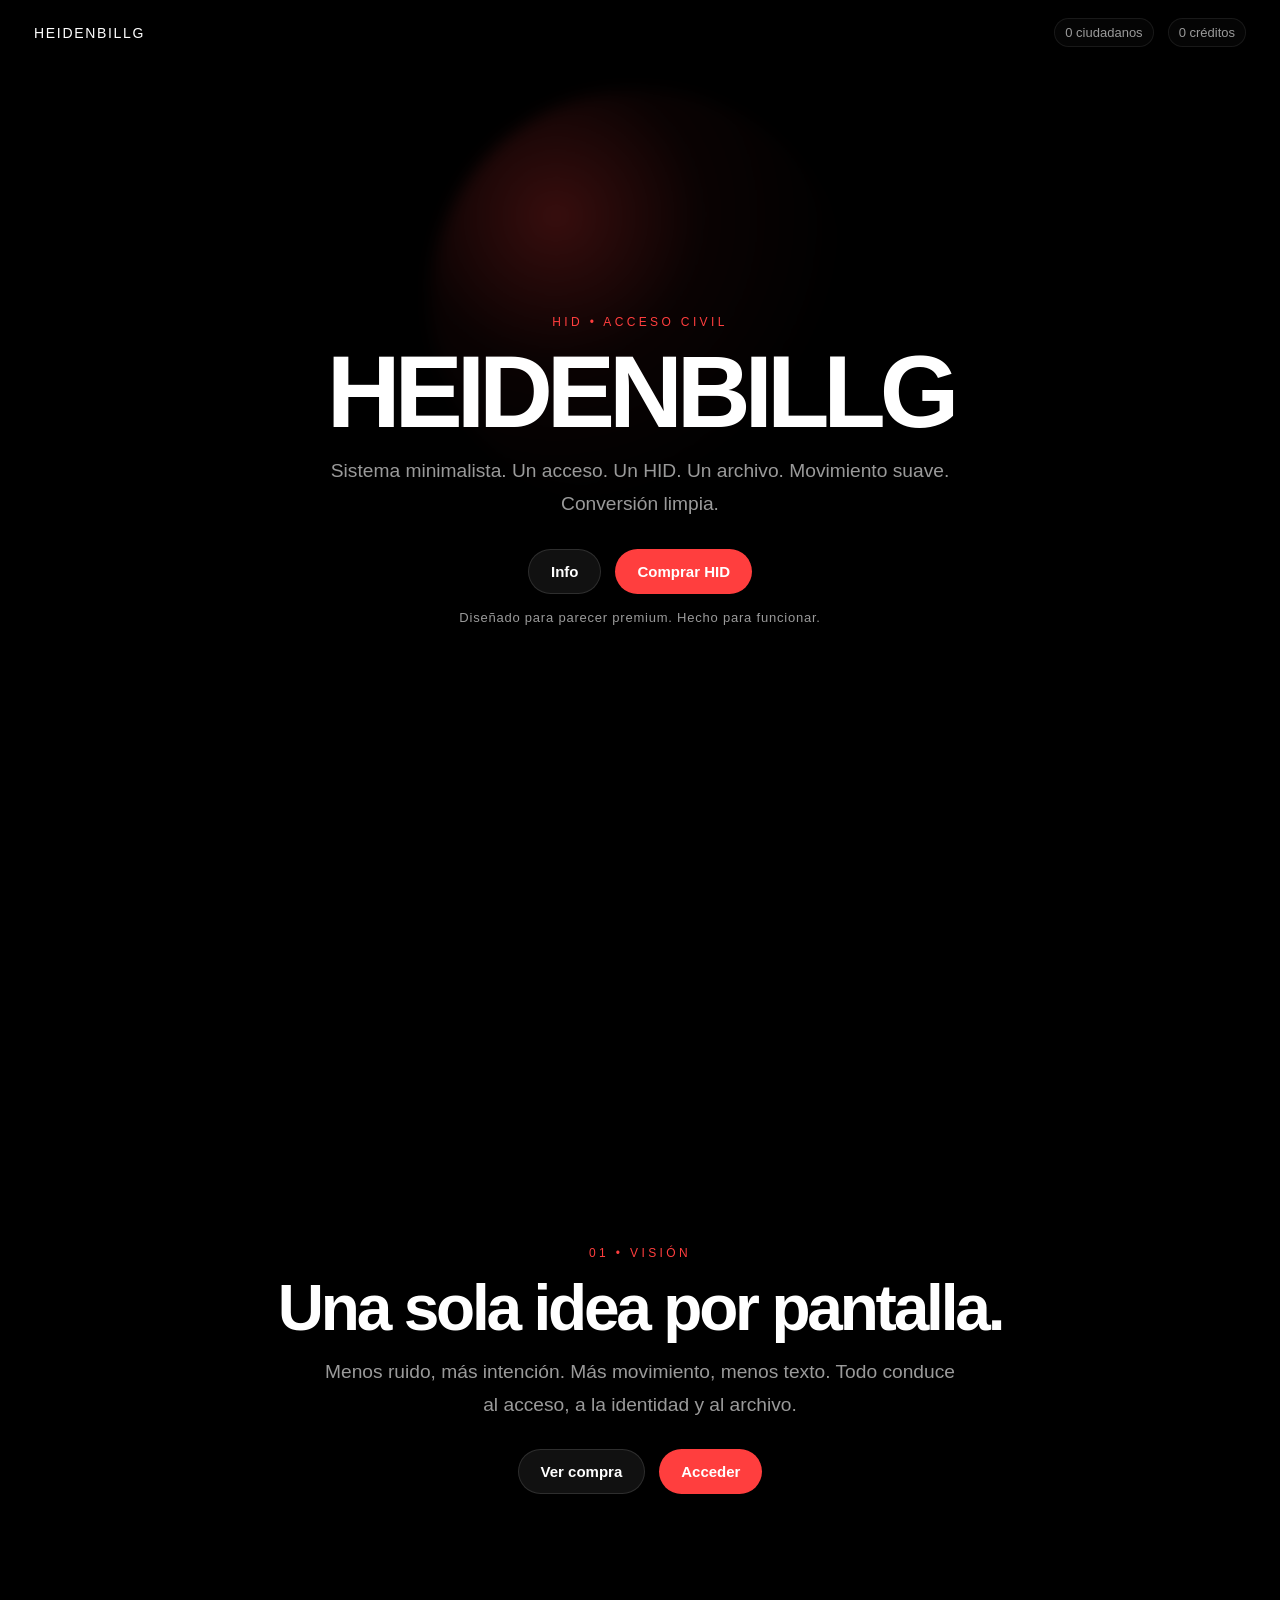
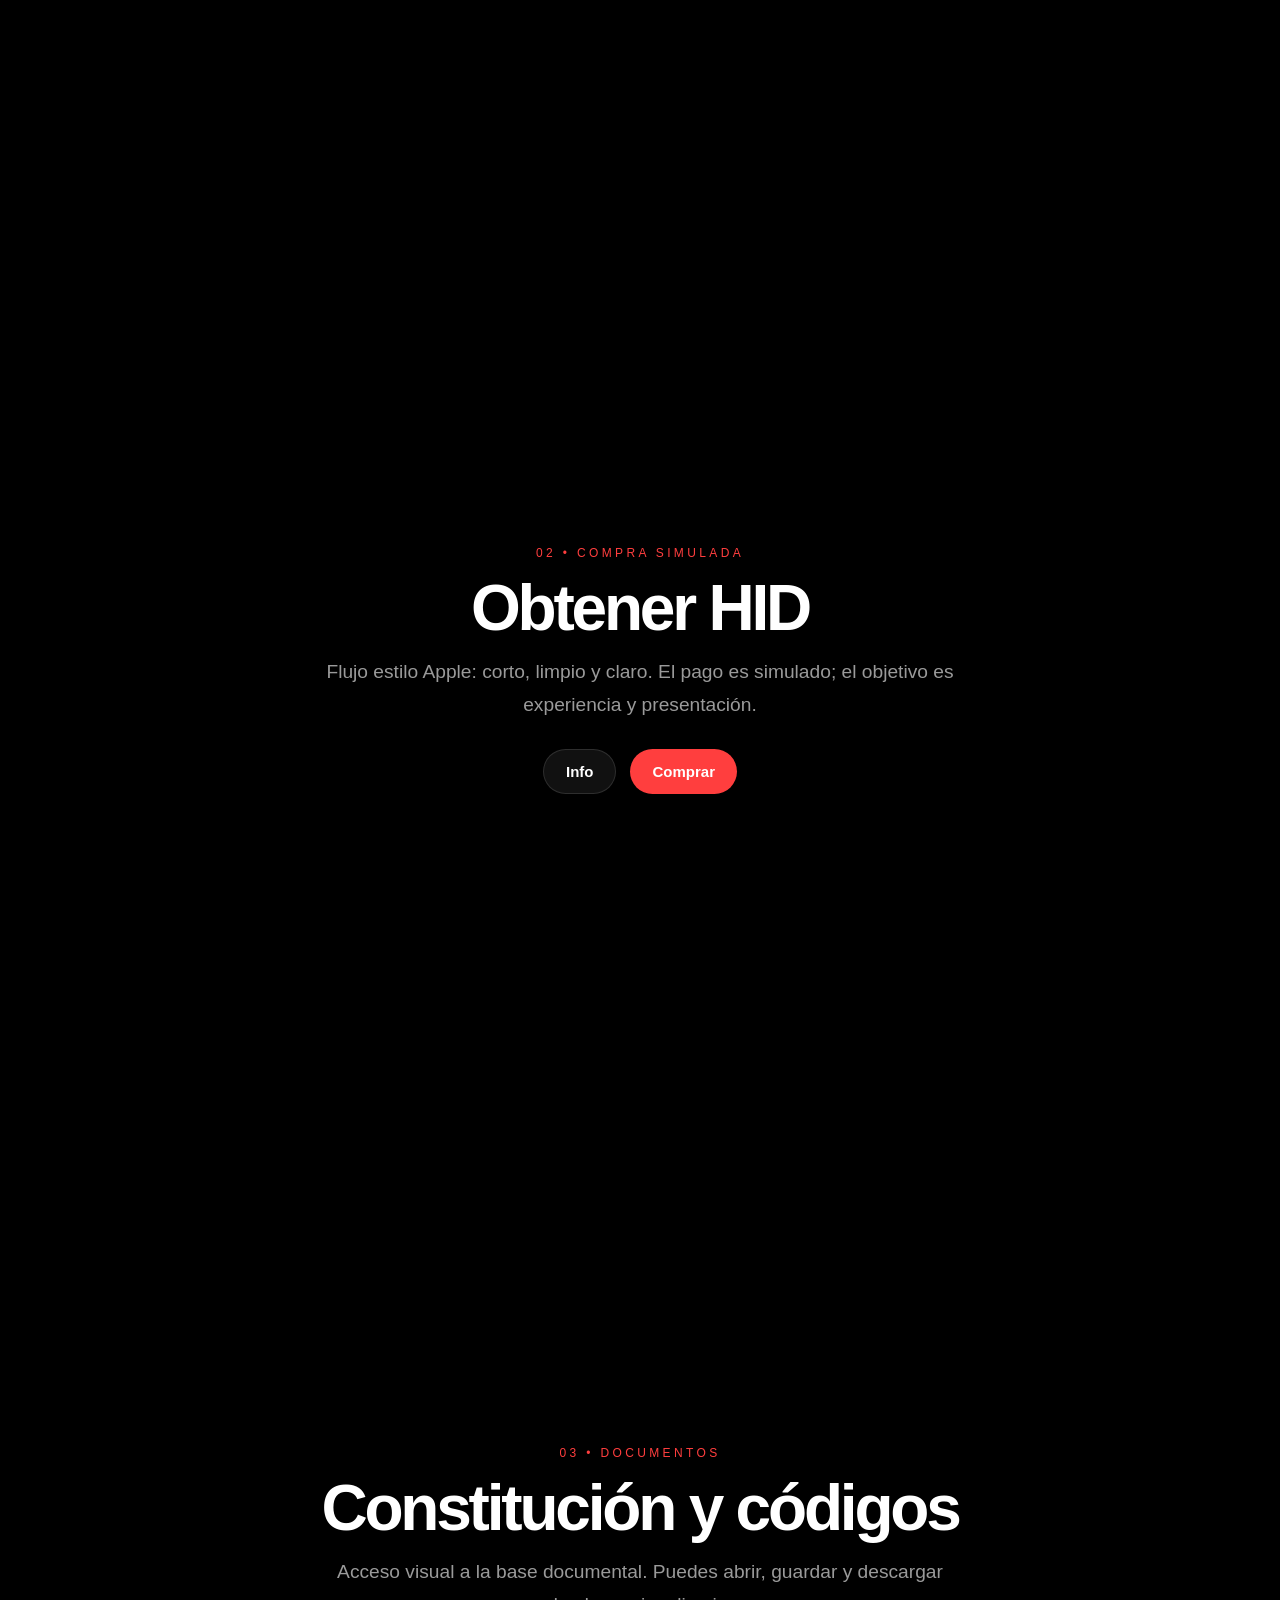
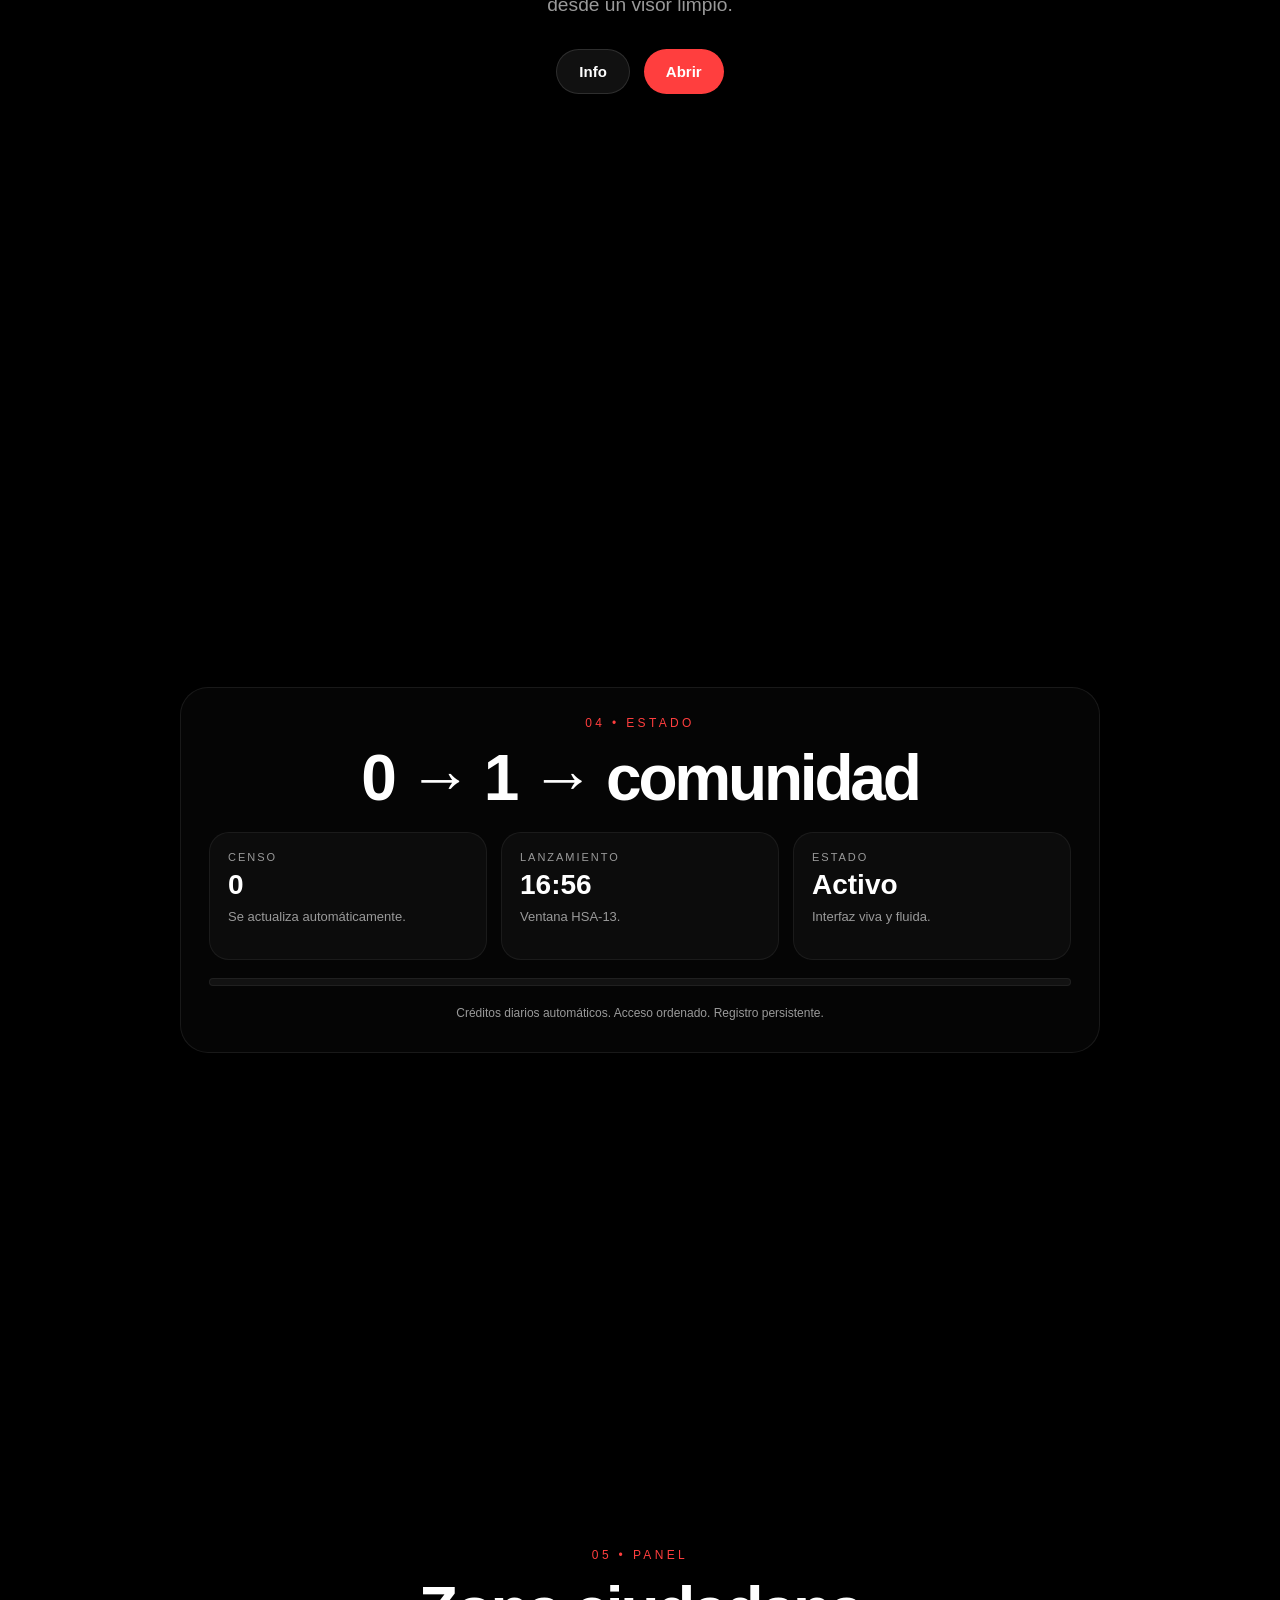
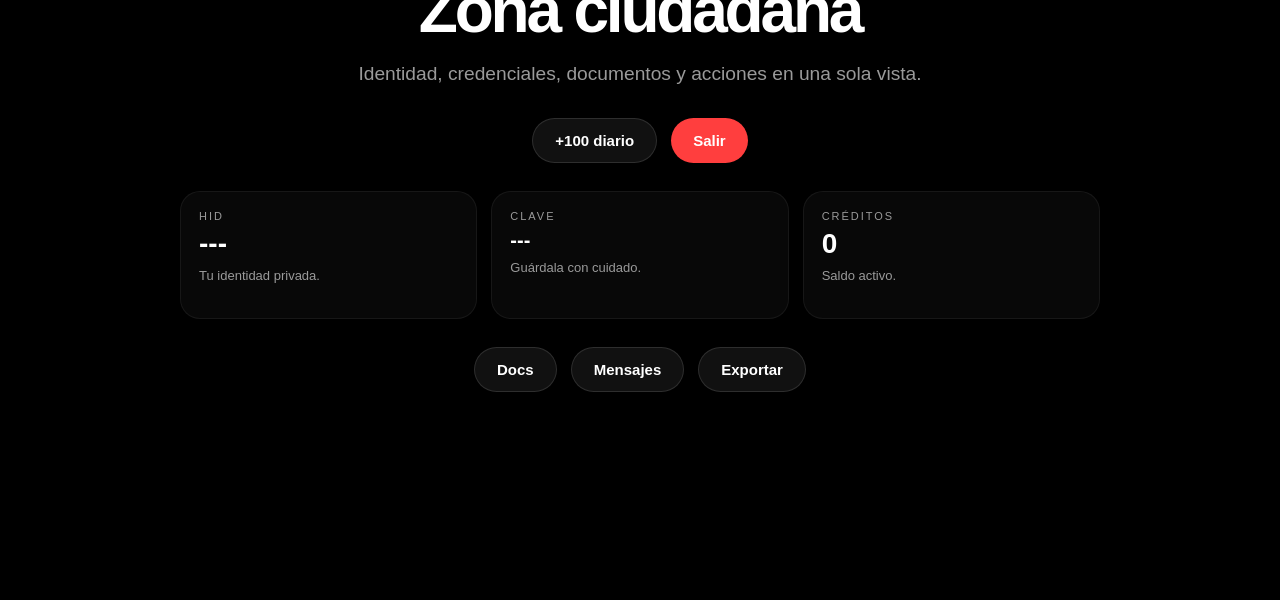
==== commit 47a58f16: "Update index.html" ====
--- a/index.html
+++ b/index.html
@@ -1,1031 +1,682 @@
-<!DOCTYPE html><html lang="es">
+<!DOCTYPE html>
+<html lang="es">
 <head>
-<meta charset="UTF-8">
-<meta name="viewport" content="width=device-width, initial-scale=1.0">
-<title>HEIDENBILLG OS | ESTADO DIGITAL</title>
+<meta charset="UTF-8" />
+<meta name="viewport" content="width=device-width, initial-scale=1.0" />
+<title>HEIDENBILLG</title>
 <style>
-:root{
-  --bg:#030303;
-  --panel:#101010;
-  --line:#1c1c1c;
-  --accent:#ff4a4a;
-  --accent2:#ff7b7b;
-  --ok:#35d07f;
-  --warn:#f5b14c;
-  --info:#6db7ff;
-  --text:#f4f4f4;
-  --muted:#9b9b9b;
-  --shadow:0 24px 80px rgba(0,0,0,.36);
-  --mono: ui-monospace, SFMono-Regular, Menlo, Monaco, Consolas, "Liberation Mono", monospace;
-  --sans: Inter, system-ui, -apple-system, BlinkMacSystemFont, "Segoe UI", sans-serif;
-}
-*{box-sizing:border-box}
-html{scroll-behavior:smooth}
-body{
-  margin:0;
-  background:radial-gradient(circle at top, rgba(255,74,74,.08), transparent 34%), linear-gradient(180deg, #020202, #050505);
-  color:var(--text);
-  font-family:var(--mono);
-  overflow-x:hidden;
-}
-.scanline{position:fixed;top:0;left:0;width:100%;height:2px;background:rgba(255,255,255,.03);pointer-events:none;z-index:9998;animation:scan 7s linear infinite}
-@keyframes scan{from{transform:translateY(0)}to{transform:translateY(100vh)}}
-.noise{position:fixed;inset:0;pointer-events:none;z-index:9997;opacity:.045;mix-blend-mode:screen;background-image:linear-gradient(transparent 50%, rgba(255,255,255,.12) 50%),linear-gradient(90deg, transparent 50%, rgba(255,255,255,.08) 50%);background-size:3px 3px,3px 3px}
-nav{position:fixed;top:0;left:0;width:100%;z-index:1000;display:flex;justify-content:space-between;align-items:center;gap:16px;padding:16px 24px;backdrop-filter:blur(12px);background:linear-gradient(to bottom, rgba(0,0,0,.96), rgba(0,0,0,0));border-bottom:1px solid rgba(255,255,255,.04)}
-.nav-left{display:flex;align-items:center;gap:12px;cursor:pointer;user-select:none}
-.brand-dot{width:11px;height:11px;border-radius:50%;background:var(--accent);box-shadow:0 0 18px rgba(255,74,74,.9)}
-.brand{font-size:13px;letter-spacing:3px;text-transform:uppercase}
-.nav-right{display:flex;gap:10px;flex-wrap:wrap;align-items:center;justify-content:flex-end}
-.badge{padding:6px 10px;border:1px solid rgba(255,255,255,.08);background:rgba(255,255,255,.02);border-radius:999px;font-size:11px;letter-spacing:1px;color:#ddd}
-section{min-height:100vh;padding:118px 10% 84px;border-bottom:1px solid rgba(255,255,255,.06);position:relative}
-.kicker{display:inline-block;font-size:11px;letter-spacing:3px;text-transform:uppercase;color:var(--accent);margin-bottom:16px}
-h1{margin:0 0 18px;font-size:clamp(2.8rem, 9vw, 6.8rem);line-height:.92;letter-spacing:-1px}
-h2{margin:0 0 14px;font-size:clamp(1.9rem, 4vw, 3.2rem);line-height:1}
-h3{margin:0 0 10px;font-size:20px}
-p{margin:0;max-width:900px;color:#c2c2c2;line-height:1.7;font-family:var(--sans)}
-.small{font-size:12px;line-height:1.7;color:var(--muted);font-family:var(--sans)}
-.outline{color:transparent;-webkit-text-stroke:1px var(--text)}
-.grid-2{display:grid;grid-template-columns:1.08fr .92fr;gap:24px;align-items:start}
-.grid-3{display:grid;grid-template-columns:repeat(3,minmax(0,1fr));gap:20px}
-.card{background:linear-gradient(180deg, rgba(255,255,255,.03), rgba(255,255,255,.014));border:1px solid rgba(255,255,255,.06);border-radius:22px;padding:22px;box-shadow:var(--shadow)}
-.card-head{display:flex;justify-content:space-between;align-items:flex-start;gap:12px;margin-bottom:14px}
-.card-tag{font-size:11px;letter-spacing:2px;text-transform:uppercase;color:var(--accent2)}
-.timeline{display:grid;gap:14px;margin-top:20px}
-.timeline-item{padding:16px 18px 16px 20px;border-left:2px solid var(--accent);border-radius:0 14px 14px 0;background:rgba(255,255,255,.02)}
-.metric-row{display:flex;flex-wrap:wrap;gap:14px;margin-top:24px}
-.metric{min-width:168px;padding:16px 18px;border:1px solid rgba(255,255,255,.08);border-radius:16px;background:rgba(255,255,255,.02)}
-.metric .label{display:block;font-size:11px;text-transform:uppercase;letter-spacing:2px;color:var(--muted);margin-bottom:8px}
-.metric .value{font-size:18px;color:var(--text)}
-button,.button{appearance:none;border:none;outline:none;cursor:pointer;font-family:var(--mono);color:var(--text);background:transparent;border:1px solid var(--accent);border-radius:14px;padding:12px 16px;transition:.25s ease;display:inline-flex;align-items:center;justify-content:center;gap:10px;text-decoration:none}
-button:hover,.button:hover{background:var(--accent);box-shadow:0 0 22px rgba(255,74,74,.22);transform:translateY(-1px)}
-button.secondary,.button.secondary{border-color:rgba(255,255,255,.14)}
-button.secondary:hover,.button.secondary:hover{background:rgba(255,255,255,.07);box-shadow:none}
-button.ok,.button.ok{border-color:rgba(53,208,127,.45)}
-button.warn,.button.warn{border-color:rgba(245,177,76,.55)}
-button.info,.button.info{border-color:rgba(109,183,255,.55)}
-button.full,.button.full{width:100%}
-input,textarea,select{width:100%;background:rgba(0,0,0,.42);color:var(--text);border:1px solid rgba(255,255,255,.12);border-radius:14px;padding:13px 14px;font-family:var(--mono);outline:none;transition:.25s ease}
-input:focus,textarea:focus,select:focus{border-color:rgba(255,74,74,.75);box-shadow:0 0 0 3px rgba(255,74,74,.12)}
-textarea{resize:none;min-height:110px}
-.bar{width:100%;height:10px;background:#101010;border:1px solid rgba(255,255,255,.08);border-radius:999px;overflow:hidden}
-.fill{height:100%;width:0%;background:linear-gradient(90deg,var(--accent),var(--accent2));box-shadow:0 0 20px rgba(255,74,74,.35);transition:width .8s ease}
-#boot{position:fixed;inset:0;z-index:10000;display:flex;justify-content:center;align-items:center;flex-direction:column;background:radial-gradient(circle at center, rgba(255,74,74,.1), transparent 34%), #000;transition:opacity .6s ease, transform .6s ease}
-#boot.hidden{opacity:0;pointer-events:none;transform:scale(1.01)}
-.boot-panel{width:min(900px, 90vw);border:1px solid rgba(255,255,255,.1);border-radius:24px;background:rgba(255,255,255,.02);padding:28px;box-shadow:0 30px 90px rgba(0,0,0,.45)}
-.boot-title{font-size:14px;letter-spacing:4px;text-transform:uppercase;color:var(--accent);margin-bottom:18px}
-.boot-line{font-size:12px;line-height:1.8;color:#bfbfbf}
-.boot-progress{margin-top:22px;height:8px;width:100%;border-radius:999px;background:#101010;overflow:hidden;border:1px solid rgba(255,255,255,.05)}
-.boot-fill{width:0%;height:100%;background:linear-gradient(90deg,var(--accent),var(--accent2));box-shadow:0 0 20px rgba(255,74,74,.55);transition:width .35s ease}
-.boot-footer{display:flex;justify-content:space-between;gap:20px;margin-top:16px;font-size:11px;color:var(--muted);letter-spacing:1px;text-transform:uppercase}
-#landing{display:flex;align-items:center}
-.hero-copy{max-width:960px}
-.hero-actions{display:flex;gap:10px;flex-wrap:wrap;margin-top:24px}
-.docs-grid{display:grid;grid-template-columns:repeat(2,minmax(0,1fr));gap:14px;margin-top:18px}
-.doc-card{padding:18px;border:1px solid rgba(255,255,255,.08);border-radius:18px;background:rgba(255,255,255,.02);display:grid;gap:10px}
-.doc-actions{display:flex;gap:10px;flex-wrap:wrap}
-.saved-list{display:grid;gap:10px;margin-top:12px}
-.saved-item{padding:12px 14px;border:1px solid rgba(255,255,255,.08);border-radius:14px;background:rgba(255,255,255,.02);font-size:12px;color:#d8d8d8;display:flex;justify-content:space-between;gap:10px;align-items:center}
-.modal{display:none;position:fixed;inset:0;z-index:5000;background:rgba(0,0,0,.84);backdrop-filter:blur(10px);justify-content:center;align-items:center;padding:24px}
-.modal.open{display:flex}
-.modal-panel{width:min(1120px,100%);display:grid;grid-template-columns:1fr 1fr;gap:20px}
-.modal-card{background:rgba(10,10,10,.97);border:1px solid rgba(255,255,255,.08);border-radius:20px;padding:24px;box-shadow:0 30px 100px rgba(0,0,0,.5)}
-.modal-head{display:flex;justify-content:space-between;align-items:flex-start;gap:16px;margin-bottom:18px}
-.modal-strap{font-size:11px;text-transform:uppercase;letter-spacing:2px;color:var(--muted)}
-.credentials{margin-top:14px;padding:14px;border:1px dashed rgba(255,255,255,.12);border-radius:14px;color:#eaeaea;font-size:12px;line-height:1.8;white-space:pre-wrap;background:rgba(255,255,255,.02)}
-.close-row{margin-top:14px;display:flex;justify-content:flex-end}
-.viewer{width:min(1150px,100%);display:grid;grid-template-rows:auto 1fr auto;height:min(92vh,920px)}
-.viewer-frame{width:100%;height:100%;border:1px solid rgba(255,255,255,.1);border-radius:16px;background:#000}
-.viewer-actions{display:flex;gap:10px;flex-wrap:wrap;margin-top:14px}
-#dashboard{display:none;position:fixed;inset:0;z-index:4000;background:radial-gradient(circle at top left, rgba(255,74,74,.08), transparent 28%), linear-gradient(180deg, #070707, #030303)}
-.dashboard-grid{display:grid;grid-template-columns:300px 1fr;height:100%}
-.sidebar{border-right:1px solid rgba(255,255,255,.07);padding:22px;overflow:auto;background:rgba(255,255,255,.015)}
-.main{padding:22px;overflow:auto}
-.profile{padding:18px;border:1px solid rgba(255,74,74,.25);border-radius:18px;background:rgba(255,74,74,.03);margin-bottom:18px}
-.profile .hid{font-size:13px;color:var(--accent2);margin-bottom:10px;word-break:break-all}
-.profile .name{font-size:20px;color:#fff;margin-bottom:8px}
-.profile .role{color:var(--muted);font-size:13px}
-.side-block{margin-top:18px;padding-top:18px;border-top:1px solid rgba(255,255,255,.08)}
-.tabs{display:flex;gap:10px;flex-wrap:wrap;margin:16px 0 18px}
-.tab{padding:10px 12px;border-radius:999px;border:1px solid rgba(255,255,255,.08);background:rgba(255,255,255,.02);cursor:pointer;font-size:12px}
-.tab.active{border-color:rgba(255,74,74,.45);background:rgba(255,74,74,.08);color:#fff}
-.panel{display:none}
-.panel.active{display:block}
-.grid-dashboard{display:grid;grid-template-columns:1.1fr .9fr;gap:20px;margin-top:18px}
-.terminal{min-height:220px;max-height:300px;overflow:auto;padding:16px;border:1px solid rgba(255,255,255,.08);border-radius:16px;background:#020202;color:#a7a7a7;font-size:12px;line-height:1.8;white-space:pre-wrap}
-.feed{display:grid;gap:12px}
-.feed-item{padding:14px 16px;border:1px solid rgba(255,255,255,.07);border-radius:14px;background:rgba(255,255,255,.02);font-size:12px;line-height:1.7}
-.dock{display:flex;gap:10px;flex-wrap:wrap;margin-top:14px}
-.service-grid{display:grid;grid-template-columns:repeat(3,minmax(0,1fr));gap:16px;margin-top:18px}
-.service{padding:18px;border:1px solid rgba(255,255,255,.08);border-radius:18px;background:rgba(255,255,255,.02);display:grid;gap:10px}
-.service strong{font-size:16px}
-.notice-grid{display:grid;gap:12px;margin-top:18px}
-.notice{padding:16px 18px;border:1px solid rgba(255,255,255,.08);border-radius:18px;background:rgba(255,255,255,.02);display:grid;gap:8px}
-.request-grid{display:grid;grid-template-columns:1fr 1fr;gap:14px}
-.request-list{display:grid;gap:10px;margin-top:14px}
-.request-item{padding:14px 16px;border:1px solid rgba(255,255,255,.08);border-radius:14px;background:rgba(255,255,255,.02)}
-.help-grid{display:grid;grid-template-columns:repeat(2,minmax(0,1fr));gap:14px;margin-top:18px}
-.help-card{padding:18px;border:1px solid rgba(255,255,255,.08);border-radius:18px;background:rgba(255,255,255,.02)}
-.update-grid{display:grid;grid-template-columns:1fr 1fr;gap:14px;margin-top:18px}
-.update-item{padding:16px 18px;border:1px solid rgba(255,255,255,.08);border-radius:18px;background:rgba(255,255,255,.02)}
-.department-grid{display:grid;grid-template-columns:repeat(3,minmax(0,1fr));gap:16px;margin-top:18px}
-.department{padding:18px;border:1px solid rgba(255,255,255,.08);border-radius:18px;background:rgba(255,255,255,.02);display:grid;gap:10px}
-.challenge-grid{display:grid;grid-template-columns:repeat(3,minmax(0,1fr));gap:16px;margin-top:18px}
-.challenge{padding:18px;border:1px solid rgba(255,255,255,.08);border-radius:18px;background:rgba(255,255,255,.02);display:grid;gap:10px}
-.credit-bar-row{display:grid;grid-template-columns:1fr auto;gap:12px;align-items:center;margin-top:12px}
-.footer{padding:28px 10% 48px;color:var(--muted);font-family:var(--sans);line-height:1.8}
-@media (max-width:1120px){
-  .grid-2,.grid-3,.modal-panel,.dashboard-grid,.grid-dashboard,.docs-grid,.service-grid,.request-grid,.help-grid,.update-grid,.department-grid,.challenge-grid{grid-template-columns:1fr}
-  section{padding:100px 6% 70px}
-  nav{padding:14px 18px}
-  .sidebar{border-right:none;border-bottom:1px solid rgba(255,255,255,.07)}
-}
-@media (max-width:560px){
-  h1{font-size:clamp(2.2rem,14vw,4rem)}
-  .hero-actions,.dock,.viewer-actions{flex-direction:column}
-  .hero-actions > *, .dock > *, .viewer-actions > *{width:100%}
-}
+  :root{
+    --bg:#000;
+    --text:#fff;
+    --dim:#9a9a9a;
+    --line:#1f1f1f;
+    --accent:#ff3e3e;
+  }
+
+  *{box-sizing:border-box;margin:0;padding:0}
+  html{scroll-behavior:smooth}
+  body{
+    font-family:-apple-system,BlinkMacSystemFont,"Segoe UI",sans-serif;
+    background:var(--bg);
+    color:var(--text);
+    overflow-x:hidden;
+  }
+
+  nav{
+    position:fixed;
+    top:0;
+    left:0;
+    width:100%;
+    z-index:50;
+    display:flex;
+    justify-content:space-between;
+    align-items:center;
+    padding:18px 34px;
+    background:linear-gradient(to bottom, rgba(0,0,0,.96), rgba(0,0,0,0));
+    backdrop-filter: blur(10px);
+  }
+  nav .brand{
+    font-size:14px;
+    letter-spacing:.12em;
+    cursor:pointer;
+    user-select:none;
+  }
+  nav .right{
+    display:flex;
+    gap:14px;
+    align-items:center;
+    font-size:13px;
+    color:var(--dim);
+  }
+  nav .chip{
+    padding:6px 10px;
+    border:1px solid rgba(255,255,255,.08);
+    border-radius:999px;
+    background:rgba(255,255,255,.02);
+  }
+
+  section{
+    min-height:100vh;
+    display:flex;
+    align-items:center;
+    justify-content:center;
+    text-align:center;
+    padding:120px 24px 80px;
+    position:relative;
+  }
+
+  .stack{
+    width:min(920px,100%);
+  }
+
+  .eyebrow{
+    font-size:12px;
+    letter-spacing:.28em;
+    text-transform:uppercase;
+    color:var(--accent);
+    margin-bottom:16px;
+  }
+
+  h1{
+    font-size:clamp(3rem,8vw,6.4rem);
+    line-height:.92;
+    letter-spacing:-.06em;
+    font-weight:700;
+  }
+
+  h2{
+    font-size:clamp(2.2rem,5vw,4.2rem);
+    line-height:1;
+    letter-spacing:-.05em;
+    font-weight:650;
+  }
+
+  p{
+    margin:16px auto 0;
+    max-width:640px;
+    color:var(--dim);
+    font-size:clamp(1rem,1.8vw,1.2rem);
+    line-height:1.7;
+  }
+
+  .actions{
+    margin-top:28px;
+    display:flex;
+    justify-content:center;
+    gap:14px;
+    flex-wrap:wrap;
+  }
+
+  button{
+    border:none;
+    cursor:pointer;
+    padding:13px 22px;
+    border-radius:999px;
+    font-size:15px;
+    transition:.25s ease;
+    font-weight:600;
+  }
+  .primary{
+    background:var(--accent);
+    color:#fff;
+  }
+  .secondary{
+    background:#111;
+    color:#fff;
+    border:1px solid rgba(255,255,255,.12);
+  }
+  button:hover{
+    transform:translateY(-1px) scale(1.02);
+  }
+
+  .panel{
+    width:min(920px,100%);
+    margin:0 auto;
+    border:1px solid rgba(255,255,255,.08);
+    background:rgba(255,255,255,.02);
+    border-radius:28px;
+    padding:28px;
+    box-shadow:0 24px 90px rgba(0,0,0,.35);
+    backdrop-filter: blur(12px);
+  }
+
+  .grid{
+    display:grid;
+    grid-template-columns:repeat(3,1fr);
+    gap:14px;
+    margin-top:22px;
+  }
+  .card{
+    text-align:left;
+    padding:18px;
+    border-radius:20px;
+    background:rgba(255,255,255,.03);
+    border:1px solid rgba(255,255,255,.06);
+    min-height:128px;
+  }
+  .label{
+    font-size:11px;
+    text-transform:uppercase;
+    letter-spacing:.18em;
+    color:var(--dim);
+    margin-bottom:8px;
+  }
+  .value{
+    font-size:28px;
+    line-height:1;
+    font-weight:700;
+  }
+  .mini{
+    margin-top:8px;
+    color:var(--dim);
+    font-size:13px;
+    line-height:1.5;
+  }
+
+  .bar{
+    margin-top:18px;
+    width:100%;
+    height:8px;
+    border-radius:999px;
+    background:#121212;
+    overflow:hidden;
+    border:1px solid rgba(255,255,255,.06);
+  }
+  .fill{
+    width:0%;
+    height:100%;
+    background:linear-gradient(90deg, var(--accent), #ff7b7b);
+    transition:width 1.1s ease;
+  }
+
+  .modal{
+    display:none;
+    position:fixed;
+    inset:0;
+    z-index:100;
+    background:rgba(0,0,0,.92);
+    backdrop-filter: blur(12px);
+    align-items:center;
+    justify-content:center;
+    padding:20px;
+  }
+  .modal.open{display:flex}
+  .modal .box{
+    width:min(380px,100%);
+    border:1px solid rgba(255,255,255,.08);
+    background:rgba(15,15,15,.98);
+    border-radius:26px;
+    padding:22px;
+    box-shadow:0 24px 90px rgba(0,0,0,.5);
+  }
+  .modal h3{
+    font-size:22px;
+    margin-bottom:10px;
+  }
+  .modal .sub{
+    color:var(--dim);
+    font-size:13px;
+    line-height:1.6;
+    margin-bottom:18px;
+  }
+  input{
+    width:100%;
+    margin-bottom:10px;
+    padding:13px 14px;
+    border-radius:14px;
+    border:1px solid rgba(255,255,255,.1);
+    background:#090909;
+    color:#fff;
+    outline:none;
+    font-size:14px;
+  }
+  input:focus{
+    border-color:rgba(255,62,62,.7);
+    box-shadow:0 0 0 3px rgba(255,62,62,.12);
+  }
+
+  .hidden-reveal{
+    opacity:0;
+    transform:translateY(26px);
+    transition:1s cubic-bezier(.2,.8,.2,1);
+  }
+  .hidden-reveal.show{
+    opacity:1;
+    transform:translateY(0);
+  }
+
+  .orb{
+    position:absolute;
+    width:420px;
+    height:420px;
+    border-radius:50%;
+    background:radial-gradient(circle at 30% 30%, rgba(255,62,62,.22), rgba(255,62,62,.04) 35%, transparent 70%);
+    filter:blur(8px);
+    pointer-events:none;
+    animation:float 10s ease-in-out infinite;
+  }
+  @keyframes float{
+    0%,100%{transform:translateY(0) translateX(0)}
+    50%{transform:translateY(-16px) translateX(10px)}
+  }
+
+  .quote{
+    margin-top:16px;
+    color:var(--dim);
+    font-size:13px;
+    letter-spacing:.06em;
+  }
+
+  .foot{
+    color:var(--dim);
+    font-size:12px;
+    margin-top:18px;
+    line-height:1.6;
+  }
+
+  @media (max-width: 760px){
+    nav{padding:16px 18px}
+    .grid{grid-template-columns:1fr}
+    .actions{flex-direction:column;align-items:center}
+    button{width:min(240px,100%)}
+    h1{font-size:clamp(2.8rem,14vw,4.6rem)}
+  }
 </style>
 </head>
 <body>
-<div class="scanline"></div>
-<div class="noise"></div><div id="boot">
-  <div class="boot-panel">
-    <div class="boot-title">HEIDENBILLG OS // ARRANQUE CIVIL</div>
-    <div id="boot-log" class="boot-line"></div>
-    <div class="boot-progress"><div id="boot-fill" class="boot-fill"></div></div>
-    <div class="boot-footer">
-      <div id="boot-state">INICIALIZANDO</div>
-      <div>NODO 001 • INTERFAZ GUBERNAMENTAL</div>
-    </div>
-  </div>
-</div><nav>
-  <div class="nav-left" onclick="openAuth()"><div class="brand-dot"></div><div class="brand">Heidenbillg OS</div></div>
-  <div class="nav-right">
-    <div class="badge" id="system-mode">NODO PÚBLICO</div>
-    <div class="badge" id="scroll-stat">0%</div>
-    <div class="badge" id="census-stat">0 ciudadanos</div>
-    <div class="badge" id="credit-stat">0 créditos</div>
-  </div>
-</nav><section id="landing">
-  <div class="hero-copy">
-    <div class="kicker">01 // frente público • acceso ciudadano</div>
-    <h1>Bienvenido<br><span class="outline">A Casa</span></h1>
-    <p>Portal civil con noticias, documentos, servicios, misiones y acceso ciudadano. Menos texto. Más acción.</p>
-    <div class="hero-actions">
-      <button onclick="openAuth()">ENTRAR</button>
-      <button class="secondary" onclick="scrollToSection('section-updates')">NOTICIAS</button>
-      <button class="secondary" onclick="scrollToSection('section-docs')">DOCUMENTOS</button>
-      <button class="secondary" onclick="scrollToSection('section-services')">SERVICIOS</button>
-      <button class="secondary" onclick="scrollToSection('section-challenges')">MISIONES</button>
-      <button class="secondary" onclick="scrollToSection('section-help')">AYUDA</button>
-    </div>
-    <div class="metric-row">
-      <div class="metric"><span class="label">Cuenta atrás</span><div class="value" id="countdown">000D : 00H : 00M : 00S</div></div>
-      <div class="metric"><span class="label">Censo</span><div class="value" id="landing-census">0 ciudadanos</div></div>
-      <div class="metric"><span class="label">Alta</span><div class="value" id="enroll-state">ABIERTA</div></div>
-      <div class="metric"><span class="label">Créditos diarios</span><div class="value">+100</div></div>
-    </div>
-    <div class="dock">
-      <button onclick="openAuth()">PUERTA</button>
-      <button class="secondary" onclick="openDocViewer('constitution')">CONSTITUCIÓN</button>
-      <button class="secondary" onclick="openDocViewer('codes')">CÓDIGOS</button>
-      <button class="secondary" onclick="openDocViewer('briefing')">BRIEFING</button>
-      <button class="secondary" onclick="scrollToSection('section-challenges')">CRÉDITOS</button>
-    </div>
-  </div>
-</section><section id="section-state">
-  <div class="kicker">02 // arquitectura del estado</div>
-  <div class="grid-2">
-    <div>
-      <h2>El Estado</h2>
-      <div class="department-grid">
-        <div class="department"><div class="card-tag">DEPARTAMENTO 01</div><strong>Ciudadanía</strong><div class="small">Identidad y perfil.</div><button class="secondary" onclick="scrollToSection('section-help')">ABRIR</button></div>
-        <div class="department"><div class="card-tag">DEPARTAMENTO 02</div><strong>Obras Públicas</strong><div class="small">Avisos y actualizaciones.</div><button class="secondary" onclick="scrollToSection('section-updates')">ABRIR</button></div>
-        <div class="department"><div class="card-tag">DEPARTAMENTO 03</div><strong>Registro</strong><div class="small">Documentos y archivo.</div><button class="secondary" onclick="scrollToSection('section-docs')">ABRIR</button></div>
+
+<nav>
+  <div class="brand" onclick="openAccess()">HEIDENBILLG</div>
+  <div class="right">
+    <div class="chip" id="censusChip">0 ciudadanos</div>
+    <div class="chip" id="creditChip">0 créditos</div>
+  </div>
+</nav>
+
+<section>
+  <div class="orb" style="top:10%;left:50%;transform:translateX(-50%);"></div>
+  <div class="stack hidden-reveal">
+    <div class="eyebrow">HID • acceso civil</div>
+    <h1>HEIDENBILLG</h1>
+    <p>Sistema minimalista. Un acceso. Un HID. Un archivo. Movimiento suave. Conversión limpia.</p>
+    <div class="actions">
+      <button class="secondary" onclick="scrollToId('info')">Info</button>
+      <button class="primary" onclick="openBuy()">Comprar HID</button>
+    </div>
+    <div class="quote">Diseñado para parecer premium. Hecho para funcionar.</div>
+  </div>
+</section>
+
+<section id="info">
+  <div class="stack hidden-reveal">
+    <div class="eyebrow">01 • visión</div>
+    <h2>Una sola idea por pantalla.</h2>
+    <p>Menos ruido, más intención. Más movimiento, menos texto. Todo conduce al acceso, a la identidad y al archivo.</p>
+    <div class="actions">
+      <button class="secondary" onclick="scrollToId('buy')">Ver compra</button>
+      <button class="primary" onclick="openAccess()">Acceder</button>
+    </div>
+  </div>
+</section>
+
+<section id="buy">
+  <div class="stack hidden-reveal">
+    <div class="eyebrow">02 • compra simulada</div>
+    <h2>Obtener HID</h2>
+    <p>Flujo estilo Apple: corto, limpio y claro. El pago es simulado; el objetivo es experiencia y presentación.</p>
+    <div class="actions">
+      <button class="secondary" onclick="openDocs()">Info</button>
+      <button class="primary" onclick="openCheckout()">Comprar</button>
+    </div>
+  </div>
+</section>
+
+<section id="docs">
+  <div class="stack hidden-reveal">
+    <div class="eyebrow">03 • documentos</div>
+    <h2>Constitución y códigos</h2>
+    <p>Acceso visual a la base documental. Puedes abrir, guardar y descargar desde un visor limpio.</p>
+    <div class="actions">
+      <button class="secondary" onclick="openAccess()">Info</button>
+      <button class="primary" onclick="openDocsViewer()">Abrir</button>
+    </div>
+  </div>
+</section>
+
+<section id="state">
+  <div class="panel hidden-reveal">
+    <div class="eyebrow">04 • estado</div>
+    <h2>0 → 1 → comunidad</h2>
+    <div class="grid">
+      <div class="card">
+        <div class="label">Censo</div>
+        <div class="value" id="census">0</div>
+        <div class="mini">Se actualiza automáticamente.</div>
       </div>
-      <div class="timeline">
-        <div class="timeline-item"><div class="card-tag">CAPA CIVIL</div><div style="margin-top:6px;font-size:18px;">Acceso rápido</div><div class="small">Botones primero. Texto después.</div></div>
-        <div class="timeline-item"><div class="card-tag">CAPA CIVIL</div><div style="margin-top:6px;font-size:18px;">Tono humano</div><div class="small">Simple, directo y real.</div></div>
+      <div class="card">
+        <div class="label">Lanzamiento</div>
+        <div class="value" id="countdown">---</div>
+        <div class="mini">Ventana HSA-13.</div>
       </div>
-    </div>
-    <div class="card">
-      <div class="card-head"><div><div class="card-tag">REGISTRO</div><h3>Actividad pública</h3></div><div class="badge">ACTIVO</div></div>
-      <div id="public-feed" class="feed"></div>
-    </div>
-  </div>
-</section><section id="section-updates">
-  <div class="kicker">03 // noticias y avisos</div>
-  <div class="grid-2">
-    <div class="card">
-      <div class="card-head"><div><div class="card-tag">TABLÓN</div><h2>Actualizaciones oficiales</h2></div><div class="badge">EN VIVO</div></div>
-      <div style="display:grid;gap:12px;margin-bottom:14px;">
-        <input id="updates-search" placeholder="Buscar avisos..." autocomplete="off">
-        <div class="dock">
-          <button class="secondary" onclick="filterUpdates()">BUSCAR</button>
-          <button class="secondary" onclick="clearUpdateFilter()">LIMPIAR</button>
-          <button class="secondary" onclick="scrollToSection('section-docs')">IR A DOCS</button>
-        </div>
+      <div class="card">
+        <div class="label">Estado</div>
+        <div class="value">Activo</div>
+        <div class="mini">Interfaz viva y fluida.</div>
       </div>
-      <div id="notice-list" class="notice-grid"></div>
-    </div>
-    <div class="card">
-      <div class="card-head"><div><div class="card-tag">EDITOR</div><h3>Publicar aviso</h3></div><div class="badge info">ADMIN</div></div>
-      <div style="display:grid;gap:12px;">
-        <input id="admin-code" placeholder="CÓDIGO ADMIN" autocomplete="off">
-        <button class="secondary" onclick="unlockAdmin()">DESBLOQUEAR</button>
-        <input id="update-title" placeholder="Título" autocomplete="off">
-        <textarea id="update-body" placeholder="Escribe el aviso..." style="min-height:90px"></textarea>
-        <select id="update-type"><option value="general">General</option><option value="urgent">Urgente</option><option value="service">Servicio</option><option value="alert">Alerta</option></select>
-        <div class="dock">
-          <button onclick="postUpdate()">PUBLICAR</button>
-          <button class="secondary" onclick="pinLatestUpdate()">FIJAR</button>
-          <button class="secondary" onclick="toggleEmergency()">EMERGENCIA</button>
-        </div>
+    </div>
+    <div class="bar"><div class="fill" id="fill"></div></div>
+    <div class="foot">Créditos diarios automáticos. Acceso ordenado. Registro persistente.</div>
+  </div>
+</section>
+
+<section id="dashboard">
+  <div class="stack hidden-reveal">
+    <div class="eyebrow">05 • panel</div>
+    <h2>Zona ciudadana</h2>
+    <p>Identidad, credenciales, documentos y acciones en una sola vista.</p>
+    <div class="actions">
+      <button class="secondary" onclick="claimDaily()">+100 diario</button>
+      <button class="primary" onclick="logout()">Salir</button>
+    </div>
+    <div class="grid" style="margin-top:28px;">
+      <div class="card">
+        <div class="label">HID</div>
+        <div class="value" id="userHid">---</div>
+        <div class="mini">Tu identidad privada.</div>
       </div>
-      <div class="dashboard-notice small" id="admin-hint">Consejo: usa avisos cortos. El tablero funciona mejor con texto limpio.</div>
-    </div>
-  </div>
-</section><section id="section-ship">
-  <div class="kicker">04 // nave</div>
-  <div class="grid-2">
-    <div class="card">
-      <div class="card-head"><div><div class="card-tag">HSA-13</div><h2>Waverider</h2></div><div class="badge">PRIME</div></div>
-      <div class="metric-row">
-        <div class="metric"><span class="label">Tránsito</span><div class="value">72 horas</div></div>
-        <div class="metric"><span class="label">Modo</span><div class="value">Flujo constante</div></div>
-        <div class="metric"><span class="label">Blindaje</span><div class="value">Hafnio</div></div>
-        <div class="metric"><span class="label">Tripulación</span><div class="value">5</div></div>
+      <div class="card">
+        <div class="label">Clave</div>
+        <div class="value" style="font-size:20px;" id="userPass">---</div>
+        <div class="mini">Guárdala con cuidado.</div>
       </div>
-    </div>
-    <div class="card">
-      <div class="card-head"><div><div class="card-tag">ESTADO</div><h3>Lanzamiento</h3></div><div class="badge">SEGUIMIENTO</div></div>
-      <div class="terminal" id="ship-terminal"></div>
-      <div class="dock">
-        <button onclick="openDocViewer('briefing')">BRIEFING</button>
-        <button class="secondary" onclick="copyLaunchStatus()">COPIAR</button>
+      <div class="card">
+        <div class="label">Créditos</div>
+        <div class="value" id="userCredits">0</div>
+        <div class="mini">Saldo activo.</div>
       </div>
     </div>
-  </div>
-</section><section id="section-docs">
-  <div class="kicker">05 // documentos</div>
-  <div class="grid-2">
-    <div>
-      <h2>Documentos</h2>
-      <div style="display:grid;gap:12px;margin-bottom:14px;">
-        <input id="docs-search" placeholder="Buscar documentos..." autocomplete="off">
-        <div class="dock">
-          <button class="secondary" onclick="filterDocs()">BUSCAR</button>
-          <button class="secondary" onclick="clearDocFilter()">LIMPIAR</button>
-        </div>
+    <div class="actions">
+      <button class="secondary" onclick="openDocsViewer()">Docs</button>
+      <button class="secondary" onclick="openMessages()">Mensajes</button>
+      <button class="secondary" onclick="exportProfile()">Exportar</button>
+    </div>
+  </div>
+</section>
+
+<div class="modal" id="modalBuy">
+  <div class="box">
+    <h3>Comprar HID</h3>
+    <div class="sub">Experiencia simulada. Se genera tu HID al finalizar.</div>
+    <button class="secondary" onclick="nextToCheckout()">Continuar</button>
+    <div style="height:10px"></div>
+    <button class="primary" onclick="closeModals()">Cancelar</button>
+  </div>
+</div>
+
+<div class="modal" id="modalCheckout">
+  <div class="box">
+    <h3>Pago</h3>
+    <div class="sub">Solo para demo visual. No hay cobro real.</div>
+    <input id="buyerName" placeholder="Nombre">
+    <input id="buyerEmail" placeholder="Email">
+    <button class="primary" onclick="completePurchase()">Pagar</button>
+    <div style="height:10px"></div>
+    <button class="secondary" onclick="closeModals()">Cancelar</button>
+  </div>
+</div>
+
+<div class="modal" id="modalAccess">
+  <div class="box">
+    <h3>Acceso</h3>
+    <div class="sub">Entra con tu HID y tu clave.</div>
+    <input id="loginHid" placeholder="HID">
+    <input id="loginPass" placeholder="Clave" type="password">
+    <button class="primary" onclick="login()">Entrar</button>
+    <div style="height:10px"></div>
+    <button class="secondary" onclick="closeModals()">Cerrar</button>
+  </div>
+</div>
+
+<div class="modal" id="modalSuccess">
+  <div class="box">
+    <h3>Confirmado</h3>
+    <div class="sub">Tu identidad está lista.</div>
+    <div class="card" style="margin:14px 0; text-align:left;">
+      <div class="label">HID</div>
+      <div id="newHid" class="value" style="font-size:16px;"></div>
+      <div class="label" style="margin-top:12px;">Clave</div>
+      <div id="newPass" class="value" style="font-size:16px;"></div>
+    </div>
+    <button class="primary" onclick="openDashboard()">Ir al panel</button>
+    <div style="height:10px"></div>
+    <button class="secondary" onclick="closeModals()">Cerrar</button>
+  </div>
+</div>
+
+<div class="modal" id="modalDocs">
+  <div class="box">
+    <h3>Documentos</h3>
+    <div class="sub">Vista rápida del archivo.</div>
+    <button class="secondary" onclick="alert('Constitución')">Constitución</button>
+    <div style="height:10px"></div>
+    <button class="secondary" onclick="alert('Códigos')">Códigos</button>
+    <div style="height:14px"></div>
+    <button class="primary" onclick="closeModals()">Cerrar</button>
+  </div>
+</div>
+
+<div class="modal" id="modalMsgs">
+  <div class="box">
+    <h3>Mensajes</h3>
+    <div class="sub">Canal rápido.</div>
+    <input id="msgInput" placeholder="Escribe..." />
+    <button class="primary" onclick="sendMessage()">Enviar</button>
+    <div id="msgLog" style="margin-top:12px; text-align:left; font-size:13px; max-height:160px; overflow:auto;"></div>
+    <div style="height:10px"></div>
+    <button class="secondary" onclick="closeModals()">Cerrar</button>
+  </div>
+</div>
+
+<script>
+  const KEY = "HB_MINI_APPLE";
+  const APP = JSON.parse(localStorage.getItem(KEY)) || {
+    users: [],
+    census: 0,
+    messages: [],
+    daily: { last: null, claimed: false }
+  };
+
+  let current = null;
+
+  function save(){ localStorage.setItem(KEY, JSON.stringify(APP)); }
+
+  function genHID(){
+    const c = "ABCDEFGHIJKLMNOPQRSTUVWXYZ0123456789";
+    return Array.from({length:24}, () => c[Math.floor(Math.random()*c.length)]).join("");
+  }
+
+  function genPASS(){
+    const c = "abcdef0123456789";
+    return Array.from({length:12}, () => c[Math.floor(Math.random()*c.length)]).join("");
+  }
+
+  function scrollToId(id){
+    document.getElementById(id).scrollIntoView({behavior:"smooth"});
+  }
+
+  function openModals(id){
+    closeModals();
+    document.getElementById(id).classList.add("open");
+  }
+
+  function openBuy(){ openModals("modalBuy"); }
+  function openAccess(){ openModals("modalAccess"); }
+  function openDocs(){ scrollToId("docs"); }
+  function openDocsViewer(){ openModals("modalDocs"); }
+  function openMessages(){ renderMessages(); openModals("modalMsgs"); }
+
+  function closeModals(){
+    document.querySelectorAll(".modal").forEach(m => m.classList.remove("open"));
+  }
+
+  function nextToCheckout(){
+    closeModals();
+    openModals("modalCheckout");
+  }
+
+  function completePurchase(){
+    const name = buyerName.value.trim();
+    const email = buyerEmail.value.trim();
+    if(!name || !email) return alert("Completa nombre y email.");
+
+    const user = {
+      name,
+      email,
+      hid: genHID(),
+      pass: genPASS(),
+      credits: 0,
+      lastClaim: null
+    };
+
+    APP.users.push(user);
+    APP.census++;
+    current = user;
+    save();
+
+    newHid.textContent = user.hid;
+    newPass.textContent = user.pass;
+
+    updateUI();
+    closeModals();
+    openModals("modalSuccess");
+    revealDashboard();
+  }
+
+  function login(){
+    const u = APP.users.find(x => x.hid === loginHid.value.trim() && x.pass === loginPass.value.trim());
+    if(!u) return alert("Acceso denegado.");
+    current = u;
+    closeModals();
+    revealDashboard();
+    updateUserPanel();
+  }
+
+  function revealDashboard(){
+    document.getElementById("dashboard").scrollIntoView({behavior:"smooth"});
+    setTimeout(() => {
+      document.querySelector("#dashboard .hidden-reveal").classList.add("show");
+    }, 150);
+    updateUserPanel();
+  }
+
+  function openDashboard(){
+    closeModals();
+    revealDashboard();
+  }
+
+  function claimDaily(){
+    if(!current) return alert("Primero entra.");
+    const today = new Date().toDateString();
+    if(current.lastClaim === today) return alert("Ya reclamado hoy.");
+    current.credits += 100;
+    current.lastClaim = today;
+    save();
+    updateUserPanel();
+    updateUI();
+  }
+
+  function sendMessage(){
+    if(!current) return alert("Primero entra.");
+    const text = msgInput.value.trim();
+    if(!text) return;
+    APP.messages.push({ from: current.name, text, time: new Date().toLocaleTimeString() });
+    msgInput.value = "";
+    save();
+    renderMessages();
+  }
+
+  function renderMessages(){
+    msgLog.innerHTML = APP.messages.slice(-12).map(m => `
+      <div style="padding:8px 0;border-bottom:1px solid rgba(255,255,255,.08);">
+        <div style="color:#fff">${m.from}</div>
+        <div style="color:var(--dim)">${m.text}</div>
       </div>
-      <div class="docs-grid" id="docs-grid"></div>
-    </div>
-    <div class="card">
-      <div class="card-head"><div><div class="card-tag">VAULT</div><h3>Guardados</h3></div><div class="badge" id="saved-count">0</div></div>
-      <div id="saved-list" class="saved-list"></div>
-      <div class="dock">
-        <button class="secondary" onclick="clearSavedDocs()">BORRAR</button>
-        <button class="secondary" onclick="openDocViewer('constitution')">ABRIR PRINCIPAL</button>
-      </div>
-    </div>
-  </div>
-</section><section id="section-services">
-  <div class="kicker">06 // servicios</div>
-  <div class="grid-2">
-    <div>
-      <h2>Servicios</h2>
-      <div class="service-grid">
-        <div class="service"><div class="card-tag">SERVICIO 01</div><strong>Ayuda</strong><button class="secondary" onclick="serviceToast('Ayuda abierta.')">ABRIR</button></div>
-        <div class="service"><div class="card-tag">SERVICIO 02</div><strong>Avisos</strong><button class="secondary" onclick="scrollToSection('section-updates')">VER</button></div>
-        <div class="service"><div class="card-tag">SERVICIO 03</div><strong>Documentos</strong><button class="secondary" onclick="openDocViewer('briefing')">ABRIR</button></div>
-        <div class="service"><div class="card-tag">SERVICIO 04</div><strong>Misiones</strong><button class="secondary" onclick="scrollToSection('section-challenges')">ABRIR</button></div>
-        <div class="service"><div class="card-tag">SERVICIO 05</div><strong>Solicitudes</strong><button class="secondary" onclick="scrollToSection('section-requests')">ABRIR</button></div>
-        <div class="service"><div class="card-tag">SERVICIO 06</div><strong>Créditos</strong><button class="secondary" onclick="scrollToSection('section-challenges')">ABRIR</button></div>
-      </div>
-    </div>
-    <div class="card">
-      <div class="card-head"><div><div class="card-tag">FEED</div><h3>Hoy</h3></div><div class="badge">EN VIVO</div></div>
-      <div id="service-feed" class="feed"></div>
-    </div>
-  </div>
-</section><section id="section-challenges">
-  <div class="kicker">07 // misiones</div>
-  <div class="grid-2">
-    <div class="card">
-      <div class="card-head"><div><div class="card-tag">CRÉDITOS</div><h2>Gana más</h2></div><div class="badge ok">+100 / DÍA</div></div>
-      <p>Empiezas con 0. Recibes 100 al día. Ganas más con misiones.</p>
-      <div class="metric-row">
-        <div class="metric"><span class="label">Saldo</span><div class="value" id="credit-balance">0</div></div>
-        <div class="metric"><span class="label">Hoy</span><div class="value" id="daily-status">LISTO</div></div>
-        <div class="metric"><span class="label">Racha</span><div class="value" id="daily-streak">0</div></div>
-        <div class="metric"><span class="label">Próximo</span><div class="value" id="next-daily">--:--</div></div>
-      </div>
-      <div class="credit-bar-row">
-        <div class="bar"><div id="credit-bar" class="fill"></div></div>
-        <div class="badge" id="credit-cap">BOLSA CIVIL</div>
-      </div>
-      <div class="dock">
-        <button id="daily-btn" onclick="claimDailyCredits()">RECLAMAR 100</button>
-        <button class="secondary" onclick="grantBonus(25,'lectura')">LEER +25</button>
-        <button class="secondary" onclick="grantBonus(20,'aviso')">AVISO +20</button>
-        <button class="secondary" onclick="grantBonus(15,'documento')">DOC +15</button>
-      </div>
-    </div>
-    <div class="card">
-      <div class="card-head"><div><div class="card-tag">MISIONES</div><h3>Activas</h3></div><div class="badge">LISTAS</div></div>
-      <div id="challenge-grid" class="challenge-grid"></div>
-    </div>
-  </div>
-</section><section id="section-help">
-  <div class="kicker">08 // ayuda</div>
-  <div class="grid-2">
-    <div class="card">
-      <div class="card-head"><div><div class="card-tag">AYUDA</div><h2>Acciones rápidas</h2></div><div class="badge">LISTA</div></div>
-      <div class="help-grid">
-        <div class="help-card"><div class="card-tag">HID</div><h3 style="margin-top:8px;">Crear identidad</h3><button class="secondary" onclick="openAuth()">ABRIR PUERTA</button></div>
-        <div class="help-card"><div class="card-tag">DOCS</div><h3 style="margin-top:8px;">Leer archivos</h3><button class="secondary" onclick="openDocViewer('constitution')">ABRIR VAULT</button></div>
-        <div class="help-card"><div class="card-tag">SOLICITUDES</div><h3 style="margin-top:8px;">Pedir ayuda</h3><button class="secondary" onclick="scrollToSection('section-requests')">ABRIR</button></div>
-        <div class="help-card"><div class="card-tag">CRÉDITOS</div><h3 style="margin-top:8px;">Ganar más</h3><button class="secondary" onclick="scrollToSection('section-challenges')">ABRIR</button></div>
-      </div>
-    </div>
-    <div class="card">
-      <div class="card-head"><div><div class="card-tag">GUÍA</div><h3>Ayuda automática</h3></div><div class="badge">ACTUALIZADA</div></div>
-      <div id="help-feed" class="feed"></div>
-    </div>
-  </div>
-</section><section id="section-requests">
-  <div class="kicker">09 // solicitudes y citas</div>
-  <div class="grid-2">
-    <div class="card">
-      <div class="card-head"><div><div class="card-tag">CENTRO DE SOLICITUDES</div><h2>Enviar solicitud</h2></div><div class="badge">ABIERTO</div></div>
-      <div class="request-grid" style="margin-top:18px;">
-        <div><div class="small" style="margin-bottom:8px;">Tipo</div><select id="request-type"><option>Ayuda</option><option>Documento</option><option>Cita</option><option>Mensaje</option></select></div>
-        <div><div class="small" style="margin-bottom:8px;">Día</div><input id="request-day" type="date"></div>
-      </div>
-      <div style="margin-top:14px;"><div class="small" style="margin-bottom:8px;">Mensaje</div><textarea id="request-text" placeholder="Explica brevemente..."></textarea></div>
-      <div class="dock">
-        <button onclick="submitRequest()">ENVIAR</button>
-        <button class="secondary" onclick="prefillRequest('Ayuda')">AYUDA</button>
-        <button class="secondary" onclick="prefillRequest('Cita')">CITA</button>
-        <button class="secondary" onclick="prefillRequest('Documento')">DOCUMENTO</button>
-      </div>
-    </div>
-    <div class="card">
-      <div class="card-head"><div><div class="card-tag">SOLICITUDES</div><h3>Tu cola</h3></div><div class="badge" id="request-count">0</div></div>
-      <div id="request-list" class="request-list"></div>
-    </div>
-  </div>
-</section><section id="section-census">
-  <div class="kicker">10 // censo</div>
-  <div class="grid-2">
-    <div class="card">
-      <div class="card-tag">ESTADO POBLACIONAL</div>
-      <h2>Censo</h2>
-      <div class="metric-row">
-        <div class="metric"><span class="label">Población</span><div class="value" id="census-num">0</div></div>
-        <div class="metric"><span class="label">Objetivo</span><div class="value">100,000</div></div>
-        <div class="metric"><span class="label">Alta</span><div class="value" id="public-enrollment">ABIERTA</div></div>
-      </div>
-      <div style="margin-top:20px;" class="bar"><div id="census-bar" class="fill"></div></div>
-      <div class="dock"><button onclick="openAuth()">PEDIR ACCESO</button><button class="secondary" onclick="jumpToDashboard()">VER CONTROL</button></div>
-    </div>
-    <div class="card">
-      <div class="card-head"><div><div class="card-tag">FLUJO</div><h3>Qué ve la gente</h3></div><div class="badge">VISIBLE</div></div>
-      <div class="timeline">
-        <div class="timeline-item"><div style="font-size:14px;">Arranque</div><div class="small">Una entrada limpia.</div></div>
-        <div class="timeline-item"><div style="font-size:14px;">Portada</div><div class="small">Rápida y humana.</div></div>
-        <div class="timeline-item"><div style="font-size:14px;">Documentos</div><div class="small">Abrir y guardar.</div></div>
-        <div class="timeline-item"><div style="font-size:14px;">Misiones</div><div class="small">Ganar créditos con acciones útiles.</div></div>
-        <div class="timeline-item"><div style="font-size:14px;">Zona ciudadana</div><div class="small">Identidad, mensajes, solicitudes y exportación.</div></div>
-      </div>
-    </div>
-  </div>
-</section><div id="auth-modal" class="modal">
-  <div class="modal-panel">
-    <div class="modal-card">
-      <div class="modal-head"><div><div class="modal-strap">PUERTA DE ACCESO</div><h2>Entrar</h2></div><div class="badge">SEGURO</div></div>
-      <div style="display:grid;gap:12px;">
-        <input id="login-hid" placeholder="HID (24 CARACTERES)" autocomplete="off">
-        <input id="login-pass" type="password" placeholder="CLAVE" autocomplete="off">
-        <button class="full" onclick="login()">ACCEDER</button>
-      </div>
-      <div class="close-row"><button class="secondary" onclick="closeAuth()">CERRAR</button></div>
-    </div>
-    <div class="modal-card">
-      <div class="modal-head"><div><div class="modal-strap">EMISIÓN DE IDENTIDAD</div><h2>Registro</h2></div><div class="badge" id="reg-lock-badge">ABIERTA</div></div>
-      <div class="small" style="margin-bottom:12px;">Solo una ciudadanía por navegador. Después se cierra.</div>
-      <div style="display:grid;gap:12px;">
-        <input id="reg-name" placeholder="NOMBRE" autocomplete="off">
-        <input id="reg-email" placeholder="EMAIL" autocomplete="off">
-        <input id="reg-role" placeholder="ROL / ESPECIALIDAD" autocomplete="off">
-        <button class="full" id="register-btn" onclick="register()">GENERAR HID</button>
-      </div>
-      <div id="credentials" class="credentials">Aquí aparecerán tu HID y tu contraseña tras registrarte.</div>
-      <div class="close-row"><button class="secondary" onclick="closeAuth()">CERRAR</button></div>
-    </div>
-  </div>
-</div><div id="doc-modal" class="modal">
-  <div class="modal-card viewer">
-    <div class="modal-head"><div><div class="modal-strap">VISOR DE DOCUMENTOS</div><h2 id="doc-title">Documento</h2></div><div class="badge" id="doc-saved-badge">NO GUARDADO</div></div>
-    <iframe id="doc-frame" class="viewer-frame" src="" title="Visor de documentos"></iframe>
-    <div class="viewer-actions">
-      <button onclick="openDocExternal()">ABRIR TAB NUEVA</button>
-      <button class="secondary" onclick="toggleSaveCurrentDoc()">GUARDAR</button>
-      <button class="secondary" onclick="downloadCurrentDoc()">DESCARGAR</button>
-      <button class="secondary" onclick="closeDocViewer()">CERRAR</button>
-    </div>
-  </div>
-</div><div id="dashboard">
-  <div class="dashboard-grid">
-    <aside class="sidebar">
-      <div class="profile">
-        <div class="hid" id="user-hid">---</div>
-        <div class="name" id="user-name">Sin usuario</div>
-        <div class="role" id="user-role">---</div>
-      </div>
-      <div class="side-block"><div class="card-tag">CRÉDITOS</div><h3 id="user-credits">0</h3></div>
-      <div class="side-block"><div class="card-tag">SALUD DEL SISTEMA</div><div style="margin-top:12px;" class="bar"><div id="health-bar" class="fill"></div></div><div class="small" style="margin-top:8px;" id="health-text">0%</div></div>
-      <div class="side-block">
-        <div class="card-tag">ACCIONES</div>
-        <div style="display:grid;gap:10px;margin-top:12px;">
-          <button class="secondary" onclick="showTab('overview')">Resumen</button>
-          <button class="secondary" onclick="showTab('docs')">Docs</button>
-          <button class="secondary" onclick="showTab('messages')">Mensajes</button>
-          <button class="secondary" onclick="showTab('identity')">Identidad</button>
-          <button class="secondary" onclick="showTab('requests')">Solicitudes</button>
-          <button class="secondary" onclick="showTab('updates')">Noticias</button>
-          <button class="secondary" onclick="showTab('credits')">Créditos</button>
-          <button class="secondary" onclick="copyHID()">Copiar HID</button>
-          <button class="secondary" onclick="exportProfile()">Exportar perfil</button>
-          <button onclick="logout()">SALIR</button>
-        </div>
-      </div>
-    </aside><main class="main">
-  <div class="card">
-    <div class="card-head"><div><div class="card-tag">NODO PRIVADO</div><h2>Control ciudadano</h2></div><div class="badge" id="dashboard-state">EN LÍNEA</div></div>
-    <div class="tabs">
-      <div class="tab active" data-tab="overview" onclick="showTab('overview')">Resumen</div>
-      <div class="tab" data-tab="docs" onclick="showTab('docs')">Docs</div>
-      <div class="tab" data-tab="messages" onclick="showTab('messages')">Mensajes</div>
-      <div class="tab" data-tab="identity" onclick="showTab('identity')">Identidad</div>
-      <div class="tab" data-tab="requests" onclick="showTab('requests')">Solicitudes</div>
-      <div class="tab" data-tab="updates" onclick="showTab('updates')">Noticias</div>
-      <div class="tab" data-tab="credits" onclick="showTab('credits')">Créditos</div>
-    </div>
-
-    <div id="panel-overview" class="panel active">
-      <div class="grid-dashboard">
-        <div>
-          <div class="terminal" id="log"></div>
-          <div style="display:grid;grid-template-columns:1fr auto;gap:12px;margin-top:14px;">
-            <input id="msg" placeholder="Escribe un mensaje para tu registro...">
-            <button onclick="sendMessage()">ENVIAR</button>
-          </div>
-          <div class="dock">
-            <button class="secondary" onclick="saveSessionSnapshot()">GUARDAR SNAPSHOT</button>
-            <button class="secondary" onclick="lockSession()">BLOQUEAR SESIÓN</button>
-            <button class="secondary" onclick="openDocViewer('constitution')">ABRIR VAULT</button>
-            <button class="secondary" onclick="scrollToSection('section-challenges')">MISIONES</button>
-          </div>
-        </div>
-        <div class="card">
-          <div class="card-tag">RESUMEN</div>
-          <div class="small" style="margin-top:12px;line-height:2;">
-            <div>Identidad: activa</div>
-            <div>Censo: sincronizado</div>
-            <div>Acceso: privado</div>
-            <div>Cuenta atrás: activa</div>
-            <div>Mensajes: vivos</div>
-            <div>Documentos: disponibles</div>
-            <div>Solicitudes: activas</div>
-            <div>Créditos: diarios + misiones</div>
-          </div>
-          <div class="side-block">
-            <div class="card-tag">ATAJOS</div>
-            <div class="dock">
-              <button class="secondary" onclick="showTab('docs')">Docs</button>
-              <button class="secondary" onclick="showTab('requests')">Solicitudes</button>
-              <button class="secondary" onclick="showTab('credits')">Créditos</button>
-            </div>
-          </div>
-        </div>
-      </div>
-    </div>
-
-    <div id="panel-docs" class="panel">
-      <div class="grid-2" style="margin-top:18px;">
-        <div class="card">
-          <div class="card-tag">VAULT DE DOCUMENTOS</div>
-          <div id="dashboard-docs" class="docs-grid" style="margin-top:14px;"></div>
-        </div>
-        <div class="card">
-          <div class="card-head"><div><div class="card-tag">GUARDADOS</div><h3>Cache local</h3></div><div class="badge" id="saved-count-dash">0</div></div>
-          <div id="dashboard-saved" class="saved-list" style="margin-top:12px;"></div>
-          <div class="dock">
-            <button class="secondary" onclick="clearSavedDocs()">BORRAR</button>
-            <button class="secondary" onclick="openDocViewer('briefing')">ABRIR BRIEFING</button>
-          </div>
-        </div>
-      </div>
-    </div>
-
-    <div id="panel-messages" class="panel"><div class="card" style="margin-top:18px;"><div class="card-tag">FLUJO DE MENSAJES</div><div id="messages" class="feed" style="margin-top:14px;"></div></div></div>
-
-    <div id="panel-identity" class="panel">
-      <div class="grid-2" style="margin-top:18px;">
-        <div class="card">
-          <div class="card-tag">FICHA CIUDADANA</div>
-          <div class="small" style="margin-top:12px;line-height:2;">
-            <div><strong>HID:</strong> <span id="identity-hid">---</span></div>
-            <div><strong>Nombre:</strong> <span id="identity-name">---</span></div>
-            <div><strong>Email:</strong> <span id="identity-email">---</span></div>
-            <div><strong>Rol:</strong> <span id="identity-role">---</span></div>
-            <div><strong>Créditos:</strong> <span id="identity-credits">0</span></div>
-            <div><strong>Emitido:</strong> <span id="identity-issue">---</span></div>
-          </div>
-        </div>
-        <div class="card">
-          <div class="card-tag">ESTADO PERSONAL</div>
-          <div class="dock">
-            <button class="secondary" onclick="copyHID()">COPIAR HID</button>
-            <button class="secondary" onclick="exportProfile()">EXPORTAR PERFIL</button>
-          </div>
-        </div>
-      </div>
-    </div>
-
-    <div id="panel-requests" class="panel">
-      <div class="grid-2" style="margin-top:18px;">
-        <div class="card">
-          <div class="card-tag">CENTRO DE SOLICITUDES</div>
-          <div class="request-grid" style="margin-top:18px;">
-            <div><div class="small" style="margin-bottom:8px;">Tipo</div><select id="dash-request-type"><option>Ayuda</option><option>Documento</option><option>Cita</option><option>Mensaje</option></select></div>
-            <div><div class="small" style="margin-bottom:8px;">Día</div><input id="dash-request-day" type="date"></div>
-          </div>
-          <div style="margin-top:14px;"><div class="small" style="margin-bottom:8px;">Mensaje</div><textarea id="dash-request-text" placeholder="Explica brevemente..."></textarea></div>
-          <div class="dock"><button onclick="submitDashboardRequest()">ENVIAR</button><button class="secondary" onclick="showTab('overview')">VOLVER</button></div>
-        </div>
-        <div class="card">
-          <div class="card-head"><div><div class="card-tag">SOLICITUDES</div><h3>Tu cola</h3></div><div class="badge" id="request-count-dash">0</div></div>
-          <div id="dashboard-request-list" class="request-list"></div>
-        </div>
-      </div>
-    </div>
-
-    <div id="panel-updates" class="panel">
-      <div class="grid-2" style="margin-top:18px;">
-        <div class="card"><div class="card-tag">ÚLTIMAS NOTICIAS</div><div id="dashboard-updates" class="update-grid" style="margin-top:14px;"></div></div>
-        <div class="card"><div class="card-head"><div><div class="card-tag">ADMIN RÁPIDO</div><h3>Tablón público</h3></div><div class="badge info">ADMIN</div></div><div class="dock"><button class="secondary" onclick="scrollToSection('section-updates')">ABRIR EDITOR</button><button class="secondary" onclick="toggleEmergency()">EMERGENCIA</button></div></div>
-      </div>
-    </div>
-
-    <div id="panel-credits" class="panel">
-      <div class="grid-2" style="margin-top:18px;">
-        <div class="card">
-          <div class="card-tag">BOLSA CIVIL</div>
-          <h2 id="credit-balance-large">0</h2>
-          <div class="small">Diario: +100. Misiones: extra. Inicio: 0.</div>
-          <div class="credit-bar-row">
-            <div class="bar"><div id="credit-bar" class="fill"></div></div>
-            <div class="badge" id="daily-status-dash">LISTO</div>
-          </div>
-          <div class="dock">
-            <button id="daily-btn" onclick="claimDailyCredits()">RECLAMAR 100</button>
-            <button class="secondary" onclick="grantBonus(25,'lectura')">LEER +25</button>
-            <button class="secondary" onclick="grantBonus(20,'aviso')">AVISO +20</button>
-            <button class="secondary" onclick="grantBonus(15,'documento')">DOC +15</button>
-          </div>
-        </div>
-        <div class="card">
-          <div class="card-head"><div><div class="card-tag">MISIÓN</div><h3>Progreso</h3></div><div class="badge ok">GANA</div></div>
-          <div id="challenge-grid-dash" class="challenge-grid"></div>
-        </div>
-      </div>
-    </div>
-  </div>
-</main>
-
-  </div>
-</div><div class="footer">Heidenbillg OS es un portal civil: noticias, documentos, servicios, misiones y una zona privada del ciudadano. Menos texto. Más acción.</div><script>
-const STORAGE_KEY = "HB_DB_GOV_OS_V6_ES";
-const ADMIN_CODE = "HEIDEN-ADMIN-001";
-const DOCS = [
-  { id: "constitution", title: "Constitución", file: "The_Heidenbillg_Constitution (6).pdf", desc: "Normas y derechos." },
-  { id: "codes", title: "Códigos", file: "The_Heidenbillg_Codes (1).pdf", desc: "Protocolos." },
-  { id: "briefing", title: "Briefing", file: "HSA_13_and_TDS_Missions (2).pdf", desc: "Nave." }
-];
-const CHALLENGES = [
-  { id: "read-doc", title: "Leer documento", reward: 25, text: "Abre cualquier documento." },
-  { id: "read-notice", title: "Leer aviso", reward: 20, text: "Mira el tablón o las noticias." },
-  { id: "send-msg", title: "Escribir mensaje", reward: 15, text: "Envía un mensaje corto." },
-  { id: "submit-req", title: "Enviar solicitud", reward: 30, text: "Usa el centro de solicitudes." },
-  { id: "export-profile", title: "Exportar perfil", reward: 20, text: "Descarga tu ficha." },
-  { id: "open-help", title: "Abrir ayuda", reward: 10, text: "Visita la ayuda." }
-];
-
-let DB = JSON.parse(localStorage.getItem(STORAGE_KEY)) || {
-  users: [],
-  messages: [],
-  requests: [],
-  updates: [
-    { type: "general", title: "Bienvenido", body: "Portal público en línea.", pinned: true, time: new Date().toISOString() },
-    { type: "service", title: "Docs abiertos", body: "Vault disponible.", pinned: false, time: new Date().toISOString() },
-    { type: "alert", title: "Ayuda lista", body: "Solicitudes activas.", pinned: false, time: new Date().toISOString() }
-  ],
-  notices: [
-    { title: "Alta ciudadana", body: "Solo un ciudadano por navegador.", time: new Date().toISOString() },
-    { title: "Documentos", body: "Abrir, guardar, descargar.", time: new Date().toISOString() },
-    { title: "Solicitudes", body: "Ayuda, documento o cita.", time: new Date().toISOString() }
-  ],
-  census: 0,
-  savedDocs: [],
-  registrationLocked: false,
-  issuedAt: null,
-  emergency: false,
-  adminUnlocked: false,
-  daily: { lastGrant: null, streak: 0, claimedToday: false },
-  credits: 0,
-  missionProgress: {},
-  ui: { docFilter: "", updateFilter: "" }
-};
-
-let currentUser = null;
-let currentDocId = null;
-let bootComplete = false;
-
-function el(id){ return document.getElementById(id); }
-function saveDB(){ localStorage.setItem(STORAGE_KEY, JSON.stringify(DB)); }
-function nowTime(){ return new Date().toLocaleTimeString([], {hour:'2-digit', minute:'2-digit', second:'2-digit'}); }
-function escapeHtml(str){ return String(str).replaceAll("&","&amp;").replaceAll("<","&lt;").replaceAll(">","&gt;").replaceAll('"',"&quot;").replaceAll("'","&#39;"); }
-function randChar(set){ return set[Math.floor(Math.random() * set.length)]; }
-function generateHID(){ const chars = "ABCDEFGHIJKLMNOPQRSTUVWXYZ0123456789"; let id = ""; for(let i=0;i<24;i++) id += randChar(chars); return id; }
-function generatePass(){ const chars = "ABCDEFGHIJKLMNOPQRSTUVWXYZabcdefghijklmnopqrstuvwxyz0123456789!@#$%^&*"; let pass = ""; for(let i=0;i<16;i++) pass += randChar(chars); return pass; }
-function scrollToSection(id){ document.getElementById(id).scrollIntoView({behavior:'smooth'}); }
-function todayKey(){ return new Date().toISOString().slice(0,10); }
-function tomorrowKey(){ const t = new Date(); t.setDate(t.getDate()+1); return t.toISOString().slice(0,10); }
-function formatNextDaily(){ return "Mañana"; }
-function getTotalCredits(){ return currentUser ? currentUser.credits : (DB.credits || 0); }
-
-function refreshCreditUI(){
-  const credits = currentUser ? currentUser.credits : (DB.credits || 0);
-  el("credit-stat").textContent = `${credits} créditos`;
-  el("credit-balance").textContent = credits;
-  el("credit-balance-large").textContent = credits;
-  el("daily-status").textContent = DB.daily.claimedToday ? 'RECLAMADO' : 'LISTO';
-  el("daily-status-dash").textContent = DB.daily.claimedToday ? 'RECLAMADO' : 'LISTO';
-  el("daily-streak").textContent = DB.daily.streak || 0;
-  el("credit-bar").style.width = `${Math.min((credits / 1000) * 100, 100)}%`;
-  const btn = el("daily-btn");
-  if(btn) btn.disabled = DB.daily.claimedToday;
-  el("next-daily").textContent = DB.daily.claimedToday ? "Mañana" : "Hoy";
-}
-function addCredits(amount, reason){
-  if(!currentUser) return;
-  currentUser.credits += amount;
-  DB.credits = currentUser.credits;
-  saveDB();
-  populateDashboard();
-  refreshCreditUI();
-  logPrivate(`+${amount} créditos: ${reason}`);
-  serviceToast(`+${amount} créditos`);
-}
-
-const bootLines = [
-  "Inicializando núcleo civil...",
-  "Cargando interfaz humana...",
-  "Preparando tablón y ayuda...",
-  "Montando documentos...",
-  "Sincronizando memoria ciudadana...",
-  "Abriendo servicios...",
-  "HEIDENBILLG OS EN LÍNEA"
-];
-let bootIndex = 0;
-function runBoot(){
-  const log = el("boot-log");
-  const fill = el("boot-fill");
-  const state = el("boot-state");
-  if(bootIndex < bootLines.length){
-    const line = document.createElement("div");
-    line.className = "boot-line";
-    line.textContent = bootLines[bootIndex];
-    log.appendChild(line);
-    fill.style.width = Math.round((bootIndex / bootLines.length) * 100) + "%";
-    state.textContent = bootLines[bootIndex].toUpperCase();
-    bootIndex++;
-    setTimeout(runBoot, 680);
-  } else {
-    fill.style.width = "100%";
-    state.textContent = "ARRANQUE COMPLETO";
-    setTimeout(() => {
-      el("boot").classList.add("hidden");
-      bootComplete = true;
-      document.body.style.overflow = "auto";
-      renderEverything();
-      startShipCountdown();
-      renderDocs();
-      renderPublicFeed();
-      renderServiceFeed();
-      renderNotices();
-      renderUpdates();
-      renderSavedDocs();
-      renderHelpFeed();
-      renderRequests();
-      renderChallenges();
-      loadMessages();
-      updateEnrollmentUI();
-      showTab("overview");
-      maybeGrantDailyOnOpen();
-      if(DB.registrationLocked || DB.users.length >= 1){ DB.registrationLocked = true; saveDB(); }
-    }, 600);
-  }
-}
-document.body.style.overflow = "hidden";
-runBoot();
-
-function renderPublicFeed(){
-  const feed = el("public-feed");
-  const entries = [
-    "Portal público activo.",
-    "Docs, noticias, servicios y misiones abiertos.",
-    "Botones primero. Texto después.",
-    `Censo actual: ${DB.census} ciudadano${DB.census === 1 ? "" : "s"}.`
-  ];
-  feed.innerHTML = entries.map(t => `<div class="feed-item"><div class="card-tag">PÚBLICO</div><div style="margin-top:6px;">${escapeHtml(t)}</div><div class="small" style="margin-top:8px;">${nowTime()}</div></div>`).join("");
-}
-function renderServiceFeed(){
-  const feed = el("service-feed");
-  const items = ["Ayuda lista.","Noticias activas.","Documentos abiertos.","Solicitudes listas.","Misiones activas."];
-  feed.innerHTML = items.map(t => `<div class="feed-item"><div class="card-tag">SERVICIO</div><div style="margin-top:6px;">${escapeHtml(t)}</div><div class="small" style="margin-top:8px;">${nowTime()}</div></div>`).join("");
-}
-function renderNotices(){
-  let notices = DB.notices.slice();
-  if(DB.emergency){ notices.unshift({ title: "Emergencia activa", body: "Sigue el último aviso oficial.", time: new Date().toISOString() }); }
-  const q = (DB.ui.updateFilter || el("updates-search")?.value || "").trim().toLowerCase();
-  if(q){ notices = notices.filter(n => (n.title + " " + n.body).toLowerCase().includes(q)); }
-  el("notice-list").innerHTML = notices.map(n => `<div class="notice"><div class="card-tag">AVISO</div><strong style="font-size:15px;">${escapeHtml(n.title)}</strong><div class="small">${escapeHtml(n.body)}</div><div class="dock" style="margin-top:10px;"><button class="secondary" onclick="claimMissionIfNeeded('read-notice');">LEÍDO</button></div></div>`).join("");
-}
-function renderUpdates(){
-  let list = [...DB.updates].sort((a,b) => (b.pinned - a.pinned) || (new Date(b.time) - new Date(a.time)));
-  const q = (DB.ui.updateFilter || el("updates-search")?.value || "").trim().toLowerCase();
-  if(q){ list = list.filter(u => (u.title + " " + u.body + " " + u.type).toLowerCase().includes(q)); }
-  el("dashboard-updates").innerHTML = list.map(u => `<div class="update-item"><div class="card-tag">${u.pinned ? "FIJADO" : u.type.toUpperCase()} • ${new Date(u.time).toLocaleDateString()}</div><strong style="display:block;margin-top:6px;font-size:16px;">${escapeHtml(u.title)}</strong><div class="small" style="margin-top:8px;">${escapeHtml(u.body)}</div><div class="dock" style="margin-top:12px;"><button class="secondary" onclick="pinUpdate('${encodeURIComponent(u.time)}')">${u.pinned ? 'QUITAR' : 'FIJAR'}</button><button class="secondary" onclick="copyUpdate('${encodeURIComponent(u.time)}')">COPIAR</button></div></div>`).join("");
-}
-function renderHelpFeed(){
-  const items = ["Usa la puerta para crear una identidad.","Abre documentos y guárdalos.","Envía solicitudes o citas.","Reclama créditos diarios.","Haz misiones para ganar más."];
-  el("help-feed").innerHTML = items.map(t => `<div class="feed-item"><div class="card-tag">AYUDA</div><div style="margin-top:6px;">${escapeHtml(t)}</div><div class="small" style="margin-top:8px;">${nowTime()}</div></div>`).join("");
-}
-function renderRequests(){
-  el("request-count").textContent = DB.requests.length;
-  el("request-count-dash").textContent = DB.requests.length;
-  const list = DB.requests.length === 0 ? `<div class="request-item">No hay solicitudes.</div>` : DB.requests.map(r => `<div class="request-item"><div class="card-tag">${escapeHtml(r.type)} • ${escapeHtml(r.time)}</div><div style="margin-top:8px;">${escapeHtml(r.text)}</div><div class="small" style="margin-top:8px;">${escapeHtml(r.day)} • ${escapeHtml(r.from)}</div></div>`).join("");
-  el("request-list").innerHTML = list;
-  el("dashboard-request-list").innerHTML = list;
-}
-function renderChallenges(){
-  const html = CHALLENGES.map(ch => {
-    const done = !!DB.missionProgress[ch.id];
-    return `<div class="challenge"><div class="card-tag">MISIÓN</div><strong>${escapeHtml(ch.title)}</strong><div class="small">${escapeHtml(ch.text)}</div><div class="reward">+${ch.reward} créditos</div><button class="secondary" onclick="claimMission('${ch.id}', ${ch.reward}, '${encodeURIComponent(ch.title)}')">${done ? 'HECHA' : 'RECLAMAR'}</button></div>`;
-  }).join("");
-  el("challenge-grid").innerHTML = html;
-  el("challenge-grid-dash").innerHTML = html;
-}
-function renderDocs(){
-  let docs = DOCS.slice();
-  const q = (DB.ui.docFilter || el("docs-search")?.value || "").trim().toLowerCase();
-  if(q){ docs = docs.filter(d => (d.title + " " + d.desc).toLowerCase().includes(q)); }
-  const html = docs.map(doc => {
-    const saved = DB.savedDocs.includes(doc.id);
-    return `<div class="doc-card"><div><div class="card-tag">${saved ? "GUARDADO" : "DOC"}</div><h3 style="margin-top:6px;">${escapeHtml(doc.title)}</h3><div class="small">${escapeHtml(doc.desc)}</div></div><div class="doc-actions"><button onclick="openDocViewer('${doc.id}')">ABRIR</button><button class="secondary" onclick="toggleSaveDoc('${doc.id}')">${saved ? 'QUITAR' : 'GUARDAR'}</button><button class="secondary" onclick="downloadDoc('${doc.id}')">DESCARGAR</button></div></div>`;
-  }).join("");
-  el("docs-grid").innerHTML = html || `<div class="card"><div class="small">Sin resultados.</div></div>`;
-  el("dashboard-docs").innerHTML = html || `<div class="card"><div class="small">Sin resultados.</div></div>`;
-}
-function renderSavedDocs(){
-  el("saved-count").textContent = `${DB.savedDocs.length}`;
-  el("saved-count-dash").textContent = `${DB.savedDocs.length}`;
-  const html = DB.savedDocs.length === 0 ? `<div class="saved-item"><span>No hay documentos guardados.</span><span class="muted">Vacío</span></div>` : DB.savedDocs.map(id => { const doc = getDocById(id); if(!doc) return ""; return `<div class="saved-item"><span>${escapeHtml(doc.title)}</span><span style="display:flex;gap:8px;flex-wrap:wrap;"><button class="secondary" onclick="openDocViewer('${doc.id}')">ABRIR</button><button class="secondary" onclick="toggleSaveDoc('${doc.id}')">BORRAR</button></span></div>`; }).join("");
-  el("saved-list").innerHTML = html;
-  el("dashboard-saved").innerHTML = html;
-}
-function renderEverything(){
-  el("landing-census").textContent = `${DB.census} ciudadano${DB.census===1?"":"s"}`;
-  el("census-num").textContent = DB.census.toLocaleString();
-  el("census-stat").textContent = `${DB.census} ciudadano${DB.census===1?"":"s"}`;
-  el("credit-stat").textContent = `${getTotalCredits()} créditos`;
-  el("census-bar").style.width = `${Math.min((DB.census / 100000) * 100, 100)}%`;
-  el("public-enrollment").textContent = DB.registrationLocked ? "CERRADA" : "ABIERTA";
-  el("enroll-state").textContent = DB.registrationLocked ? "CERRADA" : "ABIERTA";
-  el("reg-lock-badge").textContent = DB.registrationLocked ? "CERRADA" : "ABIERTA";
-  el("register-btn").disabled = DB.registrationLocked;
-  el("register-btn").style.opacity = DB.registrationLocked ? "0.45" : "1";
-  el("register-btn").textContent = DB.registrationLocked ? "ALTA CERRADA" : "GENERAR HID";
-  updateScrollStat();
-  renderCreditUI();
-}
-function updateEnrollmentUI(){
-  const locked = DB.registrationLocked || DB.users.length >= 1;
-  DB.registrationLocked = locked;
-  saveDB();
-  el("reg-lock-badge").textContent = locked ? "CERRADA" : "ABIERTA";
-  el("register-btn").disabled = locked;
-  el("register-btn").style.opacity = locked ? "0.45" : "1";
-  el("register-btn").textContent = locked ? "ALTA CERRADA" : "GENERAR HID";
-  el("public-enrollment").textContent = locked ? "CERRADA" : "ABIERTA";
-  el("enroll-state").textContent = locked ? "CERRADA" : "ABIERTA";
-}
-function updateScrollStat(){ const max = document.documentElement.scrollHeight - window.innerHeight; const pct = max > 0 ? Math.round((window.scrollY / max) * 100) : 0; el("scroll-stat").textContent = pct + "%"; }
-window.addEventListener("scroll", updateScrollStat);
-function startShipCountdown(){ const target = new Date("2028-04-01T00:00:00").getTime(); const terminal = el("ship-terminal"); function tick(){ const dist = target - Date.now(); if(dist <= 0){ terminal.innerHTML = "Lanzamiento alcanzado."; el("countdown").textContent = "DESPEGUE"; return; } const days = Math.floor(dist/(1000*60*60*24)); const hours = Math.floor((dist%(1000*60*60*24))/(1000*60*60)); const minutes = Math.floor((dist%(1000*60*60))/(1000*60)); const seconds = Math.floor((dist%(1000*60))/1000); const cd = `${String(days).padStart(3,"0")}D : ${String(hours).padStart(2,"0")}H : ${String(minutes).padStart(2,"0")}M : ${String(seconds).padStart(2,"0")}S`; el("countdown").textContent = cd; terminal.innerHTML = [`> Cuenta atrás: ${cd}`,`> Corriente orbital: estable`,`> Núcleo: monitorizado`,`> Nave: preparada`].join("<br>"); } tick(); setInterval(tick,1000); }
-function openAuth(){ if(!bootComplete) return; el("auth-modal").classList.add("open"); document.body.style.overflow="hidden"; }
-function closeAuth(){ el("auth-modal").classList.remove("open"); document.body.style.overflow=currentUser?"hidden":"auto"; }
-el("auth-modal").addEventListener("click",e=>{ if(e.target.id==="auth-modal") closeAuth(); });
-function getDocById(id){ return DOCS.find(d=>d.id===id); }
-function openDocViewer(id){ const doc=getDocById(id); if(!doc) return; currentDocId=id; el("doc-title").textContent=doc.title; el("doc-frame").src=doc.file; el("doc-saved-badge").textContent=DB.savedDocs.includes(id)?"GUARDADO":"NO GUARDADO"; el("doc-modal").classList.add("open"); document.body.style.overflow="hidden"; if(currentUser) claimMissionIfNeeded('read-doc'); }
-function closeDocViewer(){ el("doc-modal").classList.remove("open"); document.body.style.overflow=currentUser?"hidden":"auto"; }
-el("doc-modal").addEventListener("click",e=>{ if(e.target.id==="doc-modal") closeDocViewer(); });
-function openDocExternal(){ const doc=getDocById(currentDocId); if(!doc) return; window.open(doc.file,"_blank"); }
-function downloadDoc(id){ const doc=getDocById(id); if(!doc) return; const a=document.createElement("a"); a.href=doc.file; a.download=doc.file.split("/").pop(); document.body.appendChild(a); a.click(); a.remove(); }
-function downloadCurrentDoc(){ if(currentDocId) downloadDoc(currentDocId); }
-function toggleSaveDoc(id){ const idx=DB.savedDocs.indexOf(id); if(idx>=0) DB.savedDocs.splice(idx,1); else DB.savedDocs.push(id); saveDB(); renderDocs(); renderSavedDocs(); refreshDocViewerBadge(); serviceToast(DB.savedDocs.includes(id)?"Guardado." : "Eliminado."); }
-function toggleSaveCurrentDoc(){ if(currentDocId) toggleSaveDoc(currentDocId); }
-function refreshDocViewerBadge(){ if(!currentDocId) return; el("doc-saved-badge").textContent = DB.savedDocs.includes(currentDocId)?"GUARDADO":"NO GUARDADO"; }
-function clearSavedDocs(){ DB.savedDocs=[]; saveDB(); renderDocs(); renderSavedDocs(); refreshDocViewerBadge(); serviceToast("Vault borrado."); }
-
-function unlockAdmin(){ const code=el("admin-code").value.trim(); if(code===ADMIN_CODE){ DB.adminUnlocked=true; saveDB(); serviceToast("Editor desbloqueado."); el("admin-hint").textContent = "Editor activado. Ya puedes publicar, fijar y buscar con normalidad."; } else { serviceToast("Código inválido."); } }
-function postUpdate(){ if(!DB.adminUnlocked){ serviceToast("Primero desbloquea el editor."); return; } const title=el("update-title").value.trim(); const body=el("update-body").value.trim(); const type=el("update-type").value; if(!title||!body){ serviceToast("Falta título o texto."); return; } DB.updates.unshift({ title, body, type, pinned:false, time:new Date().toISOString() }); saveDB(); renderUpdates(); renderNotices(); renderHelpFeed(); logPublic(`Aviso publicado: ${title}`); el("update-title").value=""; el("update-body").value=""; }
-function pinLatestUpdate(){ if(!DB.adminUnlocked){ serviceToast("Primero desbloquea el editor."); return; } if(DB.updates.length===0) return; DB.updates[0].pinned=!DB.updates[0].pinned; saveDB(); renderUpdates(); }
-function pinUpdate(timeEncoded){ if(!DB.adminUnlocked){ serviceToast("Primero desbloquea el editor."); return; } const time=decodeURIComponent(timeEncoded); const item=DB.updates.find(u=>u.time===time); if(!item) return; item.pinned=!item.pinned; saveDB(); renderUpdates(); }
-function copyUpdate(timeEncoded){ const time=decodeURIComponent(timeEncoded); const item=DB.updates.find(u=>u.time===time); if(!item) return; navigator.clipboard?.writeText(`${item.title}\n\n${item.body}`).catch(()=>{}); serviceToast("Copiado."); }
-function toggleEmergency(){ if(!DB.adminUnlocked){ serviceToast("Primero desbloquea el editor."); return; } DB.emergency=!DB.emergency; saveDB(); renderNotices(); renderPublicFeed(); serviceToast(DB.emergency?"Emergencia activa." : "Emergencia desactivada."); }
-
-function register(){
-  if(DB.registrationLocked || DB.users.length >= 1){ DB.registrationLocked=true; saveDB(); updateEnrollmentUI(); el("credentials").textContent = "ALTA CERRADA. Ya hay un ciudadano emitido en este navegador."; alert("ALTA CERRADA: ya hay un ciudadano emitido."); return; }
-  const name=el("reg-name").value.trim(); const email=el("reg-email").value.trim(); const role=el("reg-role").value.trim();
-  if(!name || !email || !role){ el("credentials").textContent = "NOMBRE, EMAIL Y ROL obligatorios."; return; }
-  const user={ hid:generateHID(), pass:generatePass(), name, email, role, credits:0, issuedAt:new Date().toISOString() };
-  DB.users.push(user); DB.census += 1; DB.registrationLocked=true; DB.issuedAt=user.issuedAt; DB.credits=0; saveDB();
-  el("credentials").textContent = `HID:\n${user.hid}\n\nCLAVE:\n${user.pass}\n\nGUÁRDALO AHORA.`;
-  renderPublicFeed(); renderEverything(); renderDocs(); renderNotices(); updateEnrollmentUI(); logPublic(`Ciudadano emitido: ${name}`); serviceToast("Ciudadano creado.");
-}
-function login(){
-  const hid=el("login-hid").value.trim(); const pass=el("login-pass").value.trim(); const u=DB.users.find(x=>x.hid===hid && x.pass===pass);
-  if(!u){ alert("ACCESO DENEGADO"); return; }
-  currentUser=u; if(typeof currentUser.credits !== 'number') currentUser.credits = 0; DB.credits=currentUser.credits; saveDB();
-  el("dashboard").style.display="block"; closeAuth(); document.body.style.overflow="hidden"; populateDashboard(); showTab("overview"); logPrivate("ACCESO CONCEDIDO"); loadMessages(); renderRequests(); renderUpdates(); renderChallenges(); refreshCreditUI(); maybeGrantDailyOnOpen(); serviceToast(`Bienvenido, ${u.name}.`);
-}
-function logout(){ currentUser=null; el("dashboard").style.display="none"; document.body.style.overflow="auto"; logPublic("Sesión cerrada."); serviceToast("Sesión cerrada."); }
-function populateDashboard(){
-  el("user-hid").textContent = currentUser.hid; el("user-name").textContent = currentUser.name; el("user-role").textContent = currentUser.role; el("user-credits").textContent = currentUser.credits.toLocaleString();
-  el("identity-hid").textContent = currentUser.hid; el("identity-name").textContent = currentUser.name; el("identity-email").textContent = currentUser.email; el("identity-role").textContent = currentUser.role; el("identity-credits").textContent = currentUser.credits.toLocaleString(); el("identity-issue").textContent = currentUser.issuedAt ? new Date(currentUser.issuedAt).toLocaleString() : "—";
-  const health = Math.min(18 + DB.census, 100); el("health-bar").style.width = health + "%"; el("health-text").textContent = `${health}%`; el("system-mode").textContent = "NODO PRIVADO"; refreshCreditUI();
-}
-function showTab(tab){ ["overview","docs","messages","identity","requests","updates","credits"].forEach(t=>{ el("panel-"+t).classList.toggle("active", t===tab); const btn=document.querySelector(`.tab[data-tab="${t}"]`); if(btn) btn.classList.toggle("active", t===tab); }); if(tab==='credits') renderChallenges(); }
-function sendMessage(){ if(!currentUser) return; const text=el("msg").value.trim(); if(!text) return; DB.messages.push({ from:currentUser.hid, name:currentUser.name, text, time:nowTime() }); saveDB(); el("msg").value=""; loadMessages(); logPrivate("Mensaje enviado."); claimMissionIfNeeded('send-msg'); }
-function loadMessages(){ const box=el("messages"); if(DB.messages.length===0){ box.innerHTML = `<div class="feed-item">No hay mensajes.</div>`; return; } box.innerHTML = DB.messages.map(m => `<div class="feed-item"><div class="card-tag">${escapeHtml(m.time)} • ${escapeHtml(m.name || m.from)}</div><div style="margin-top:8px;">${escapeHtml(m.text)}</div><div class="small" style="margin-top:8px;">${escapeHtml(m.from)}</div></div>`).join(""); }
-function logPublic(message){ const feed=el("public-feed"); const item=document.createElement("div"); item.className="feed-item"; item.innerHTML=`<div class="card-tag">PÚBLICO</div><div style="margin-top:6px;">${escapeHtml(message)}</div><div class="small" style="margin-top:8px;">${nowTime()}</div>`; feed.prepend(item); }
-function logPrivate(message){ const log=el("log"); log.innerHTML += `> [${nowTime()}] ${escapeHtml(message)}<br>`; log.scrollTop = log.scrollHeight; }
-function serviceToast(message){ const feed=el("service-feed"); const item=document.createElement("div"); item.className="feed-item"; item.innerHTML=`<div class="card-tag">NOTIFICACIÓN</div><div style="margin-top:6px;">${escapeHtml(message)}</div><div class="small" style="margin-top:8px;">${nowTime()}</div>`; feed.prepend(item); }
-function submitRequest(){ const type=el("request-type").value; const day=el("request-day").value || "Sin día preferido"; const text=el("request-text").value.trim(); if(!text){ serviceToast("Escribe algo primero."); return; } DB.requests.unshift({ type, day, text, time:nowTime(), from:currentUser?currentUser.name:"Usuario público" }); saveDB(); renderRequests(); el("request-text").value=""; serviceToast("Solicitud enviada."); claimMissionIfNeeded('submit-req'); }
-function submitDashboardRequest(){ const type=el("dash-request-type").value; const day=el("dash-request-day").value || "Sin día preferido"; const text=el("dash-request-text").value.trim(); if(!text){ logPrivate("Solicitud rechazada: falta descripción."); return; } DB.requests.unshift({ type, day, text, time:nowTime(), from:currentUser?currentUser.name:"Ciudadano" }); saveDB(); renderRequests(); el("dash-request-text").value=""; logPrivate("Solicitud enviada."); serviceToast("Solicitud enviada."); claimMissionIfNeeded('submit-req'); }
-function prefillRequest(type){ el("request-type").value=type; scrollToSection('section-requests'); }
-function renderRequests(){ el("request-count").textContent = DB.requests.length; el("request-count-dash").textContent = DB.requests.length; const list = DB.requests.length===0 ? `<div class="request-item">No hay solicitudes.</div>` : DB.requests.map(r=>`<div class="request-item"><div class="card-tag">${escapeHtml(r.type)} • ${escapeHtml(r.time)}</div><div style="margin-top:8px;">${escapeHtml(r.text)}</div><div class="small" style="margin-top:8px;">${escapeHtml(r.day)} • ${escapeHtml(r.from)}</div></div>`).join(""); el("request-list").innerHTML = list; el("dashboard-request-list").innerHTML = list; }
-function saveSessionSnapshot(){ const snapshot={ currentUser, census:DB.census, credits:currentUser?currentUser.credits:0, savedDocs:DB.savedDocs, messages:DB.messages.slice(-25), requests:DB.requests.slice(-25), updates:DB.updates.slice(0,10), at:new Date().toISOString() }; const blob=new Blob([JSON.stringify(snapshot,null,2)],{type:"application/json"}); const url=URL.createObjectURL(blob); const a=document.createElement("a"); a.href=url; a.download="heidenbillg-session-snapshot.json"; document.body.appendChild(a); a.click(); a.remove(); URL.revokeObjectURL(url); logPrivate("Snapshot exportado."); }
-function exportProfile(){ if(!currentUser) return; const profile={ hid:currentUser.hid, name:currentUser.name, email:currentUser.email, role:currentUser.role, credits:currentUser.credits, issuedAt:currentUser.issuedAt, census:DB.census, savedDocs:DB.savedDocs, requests:DB.requests.length }; const blob=new Blob([JSON.stringify(profile,null,2)],{type:"application/json"}); const url=URL.createObjectURL(blob); const a=document.createElement("a"); a.href=url; a.download="heidenbillg-perfil.json"; document.body.appendChild(a); a.click(); a.remove(); URL.revokeObjectURL(url); logPrivate("Perfil exportado."); claimMissionIfNeeded('export-profile'); }
-async function copyHID(){ if(!currentUser) return; try{ await navigator.clipboard.writeText(currentUser.hid); logPrivate("HID copiado."); }catch{ alert("Portapapeles no disponible."); } }
-function copyLaunchStatus(){ const text = `HEIDENBILLG OS // HSA-13 WAVERIDER // lanzamiento: ${el("countdown").textContent}`; navigator.clipboard?.writeText(text).catch(()=>{}); logPublic("Estado de lanzamiento copiado."); }
-function lockSession(){ logout(); alert("Sesión bloqueada."); }
-function jumpToDashboard(){ if(currentUser){ el("dashboard").style.display="block"; document.body.style.overflow="hidden"; } else { openAuth(); } }
-function maybeGrantDailyOnOpen(){
-  const today = todayKey();
-  if(DB.daily.lastGrant !== today){
-    DB.daily.lastGrant = today;
-    DB.daily.claimedToday = false;
-    DB.daily.streak = (DB.daily.streak || 0) + 1;
-    if(currentUser){ currentUser.credits += 100; DB.credits = currentUser.credits; }
-    saveDB();
-    if(currentUser){ logPrivate("Crédito diario automático: +100"); }
-  }
-  refreshCreditUI();
-}
-function claimDailyCredits(){
-  if(!currentUser) return;
-  const today = todayKey();
-  if(DB.daily.lastGrant === today && DB.daily.claimedToday){ serviceToast("Ya reclamado hoy."); return; }
-  DB.daily.lastGrant = today;
-  DB.daily.claimedToday = true;
-  DB.daily.streak = (DB.daily.streak || 0) + 1;
-  currentUser.credits += 100;
-  DB.credits = currentUser.credits;
-  saveDB();
-  refreshCreditUI();
-  populateDashboard();
-  serviceToast("+100 créditos");
-  logPrivate("Crédito diario reclamado.");
-}
-function grantBonus(amount, reason){ if(!currentUser) return; currentUser.credits += amount; DB.credits = currentUser.credits; saveDB(); refreshCreditUI(); populateDashboard(); logPrivate(`+${amount} créditos: ${reason}`); serviceToast(`+${amount} créditos`); }
-function claimMissionIfNeeded(id){ if(!currentUser) return; if(DB.missionProgress[id]) return; }
-function claimMission(id, reward, labelEncoded){ if(!currentUser) return; if(DB.missionProgress[id]){ serviceToast('Misión ya hecha.'); return; } DB.missionProgress[id] = true; currentUser.credits += reward; DB.credits = currentUser.credits; saveDB(); renderChallenges(); refreshCreditUI(); populateDashboard(); const label = decodeURIComponent(labelEncoded); logPrivate(`Misión completada: ${label} (+${reward})`); serviceToast(`+${reward} créditos`); }
-function renderAllBase(){
-  el("landing-census").textContent = `${DB.census} ciudadano${DB.census===1?"":"s"}`;
-  el("census-num").textContent = DB.census.toLocaleString();
-  el("census-stat").textContent = `${DB.census} ciudadano${DB.census===1?"":"s"}`;
-  el("credit-stat").textContent = `${getTotalCredits()} créditos`;
-  el("census-bar").style.width = `${Math.min((DB.census / 100000) * 100, 100)}%`;
-  el("public-enrollment").textContent = DB.registrationLocked ? "CERRADA" : "ABIERTA";
-  el("enroll-state").textContent = DB.registrationLocked ? "CERRADA" : "ABIERTA";
-  el("reg-lock-badge").textContent = DB.registrationLocked ? "CERRADA" : "ABIERTA";
-  el("register-btn").disabled = DB.registrationLocked;
-  el("register-btn").style.opacity = DB.registrationLocked ? "0.45" : "1";
-  el("register-btn").textContent = DB.registrationLocked ? "ALTA CERRADA" : "GENERAR HID";
-  updateScrollStat();
-}
-function renderCreditUI(){
-  refreshCreditUI();
-  el("daily-btn").disabled = DB.daily.claimedToday;
-}
-function filterDocs(){
-  DB.ui.docFilter = el("docs-search").value;
-  renderDocs();
-}
-function clearDocFilter(){
-  DB.ui.docFilter = "";
-  el("docs-search").value = "";
-  renderDocs();
-}
-function filterUpdates(){
-  DB.ui.updateFilter = el("updates-search").value;
-  renderNotices();
-  renderUpdates();
-}
-function clearUpdateFilter(){
-  DB.ui.updateFilter = "";
-  el("updates-search").value = "";
-  renderNotices();
-  renderUpdates();
-}
-function claimMissionIfNeededAuto(){ }
-
-renderDocs();
-renderSavedDocs();
-renderEverythingBase();
-renderServiceFeed();
-renderNotices();
-renderHelpFeed();
-renderRequests();
-renderUpdates();
-renderChallenges();
-loadMessages();
-updateEnrollmentUI();
-showTab("overview");
-
-// Mejoras automáticas y misiones
-const originalOpenDocViewer = openDocViewer;
-openDocViewer = function(id){
-  const doc = getDocById(id);
-  if(!doc) return;
-  currentDocId = id;
-  el("doc-title").textContent = doc.title;
-  el("doc-frame").src = doc.file;
-  el("doc-saved-badge").textContent = DB.savedDocs.includes(id)?"GUARDADO":"NO GUARDADO";
-  el("doc-modal").classList.add("open");
-  document.body.style.overflow="hidden";
-  if(currentUser) claimMissionIfNeeded('read-doc');
-};
-
-// Auto-claim seguro: una vez al día, una sola vez; sin repetición manual.
-setInterval(() => {
-  if(!bootComplete) return;
-  const today = todayKey();
-  if(DB.daily.lastGrant !== today && currentUser){
-    DB.daily.lastGrant = today;
-    DB.daily.claimedToday = false;
-    DB.daily.streak = (DB.daily.streak || 0) + 1;
-    currentUser.credits += 100;
-    DB.credits = currentUser.credits;
-    saveDB();
-    refreshCreditUI();
-    populateDashboard();
-    logPrivate("Crédito diario automático aplicado.");
-  }
-  const secsToMidnight = (() => { const now = new Date(); const end = new Date(); end.setHours(24,0,0,0); return Math.max(0, Math.floor((end - now)/1000)); })();
-  const hh = String(Math.floor(secsToMidnight/3600)).padStart(2,'0');
-  const mm = String(Math.floor((secsToMidnight%3600)/60)).padStart(2,'0');
-  el("next-daily").textContent = `${hh}:${mm}`;
-  refreshCreditUI();
-  renderNotices();
-  renderUpdates();
-}, 15000);
-
-// Misiones automáticas por acciones
-window.addEventListener('click', () => { if(currentUser) claimMissionIfNeeded('open-help'); });
-
-// Búsqueda en vivo
-el("docs-search").addEventListener("input", filterDocs);
-el("updates-search").addEventListener("input", filterUpdates);
-
-document.addEventListener("keydown", (e) => {
-  if(e.key === "Escape"){ closeAuth(); closeDocViewer(); }
-  if((e.key || '').toLowerCase() === 'd' && currentUser && !DB.daily.claimedToday){ claimDailyCredits(); }
-});
-</script></body>
+    `).join("");
+  }
+
+  function updateUserPanel(){
+    if(!current) return;
+    userHid.textContent = current.hid;
+    userPass.textContent = current.pass;
+    userCredits.textContent = current.credits;
+  }
+
+  function updateUI(){
+    census.textContent = APP.census;
+    censusChip.textContent = `${APP.census} ciudadanos`;
+    creditChip.textContent = current ? `${current.credits} créditos` : "0 créditos";
+    fill.style.width = Math.min((APP.census / 100000) * 100, 100) + "%";
+    renderMessages();
+    if(current) updateUserPanel();
+  }
+
+  function exportProfile(){
+    if(!current) return alert("Primero entra.");
+    const blob = new Blob([JSON.stringify(current, null, 2)], {type:"application/json"});
+    const url = URL.createObjectURL(blob);
+    const a = document.createElement("a");
+    a.href = url;
+    a.download = "heidenbillg-profile.json";
+    a.click();
+    URL.revokeObjectURL(url);
+  }
+
+  function logout(){
+    current = null;
+    location.reload();
+  }
+
+  function getSecondsToMidnight(){
+    const now = new Date();
+    const end = new Date();
+    end.setHours(24,0,0,0);
+    return Math.max(0, Math.floor((end - now)/1000));
+  }
+
+  function updateCountdown(){
+    const s = getSecondsToMidnight();
+    const h = String(Math.floor(s/3600)).padStart(2,"0");
+    const m = String(Math.floor((s%3600)/60)).padStart(2,"0");
+    countdown.textContent = `${h}:${m}`;
+  }
+
+  function updateReveal(){
+    document.querySelectorAll(".hidden-reveal").forEach(el => {
+      const top = el.getBoundingClientRect().top;
+      if(top < window.innerHeight - 90) el.classList.add("show");
+    });
+  }
+
+  function updateUIEverywhere(){
+    updateCountdown();
+    updateReveal();
+    updateUI();
+  }
+
+  updateUIEverywhere();
+  setInterval(updateCountdown, 1000);
+  setInterval(updateUIEverywhere, 2500);
+  window.addEventListener("scroll", updateReveal);
+  window.addEventListener("click", updateReveal);
+
+  function handleScrollChip(){
+    const max = document.documentElement.scrollHeight - window.innerHeight;
+    const pct = max > 0 ? Math.round((window.scrollY / max) * 100) : 0;
+    scroll.textContent = `${pct}%`;
+  }
+  window.addEventListener("scroll", handleScrollChip);
+
+  handleScrollChip();
+</script>
+</body>
 </html>
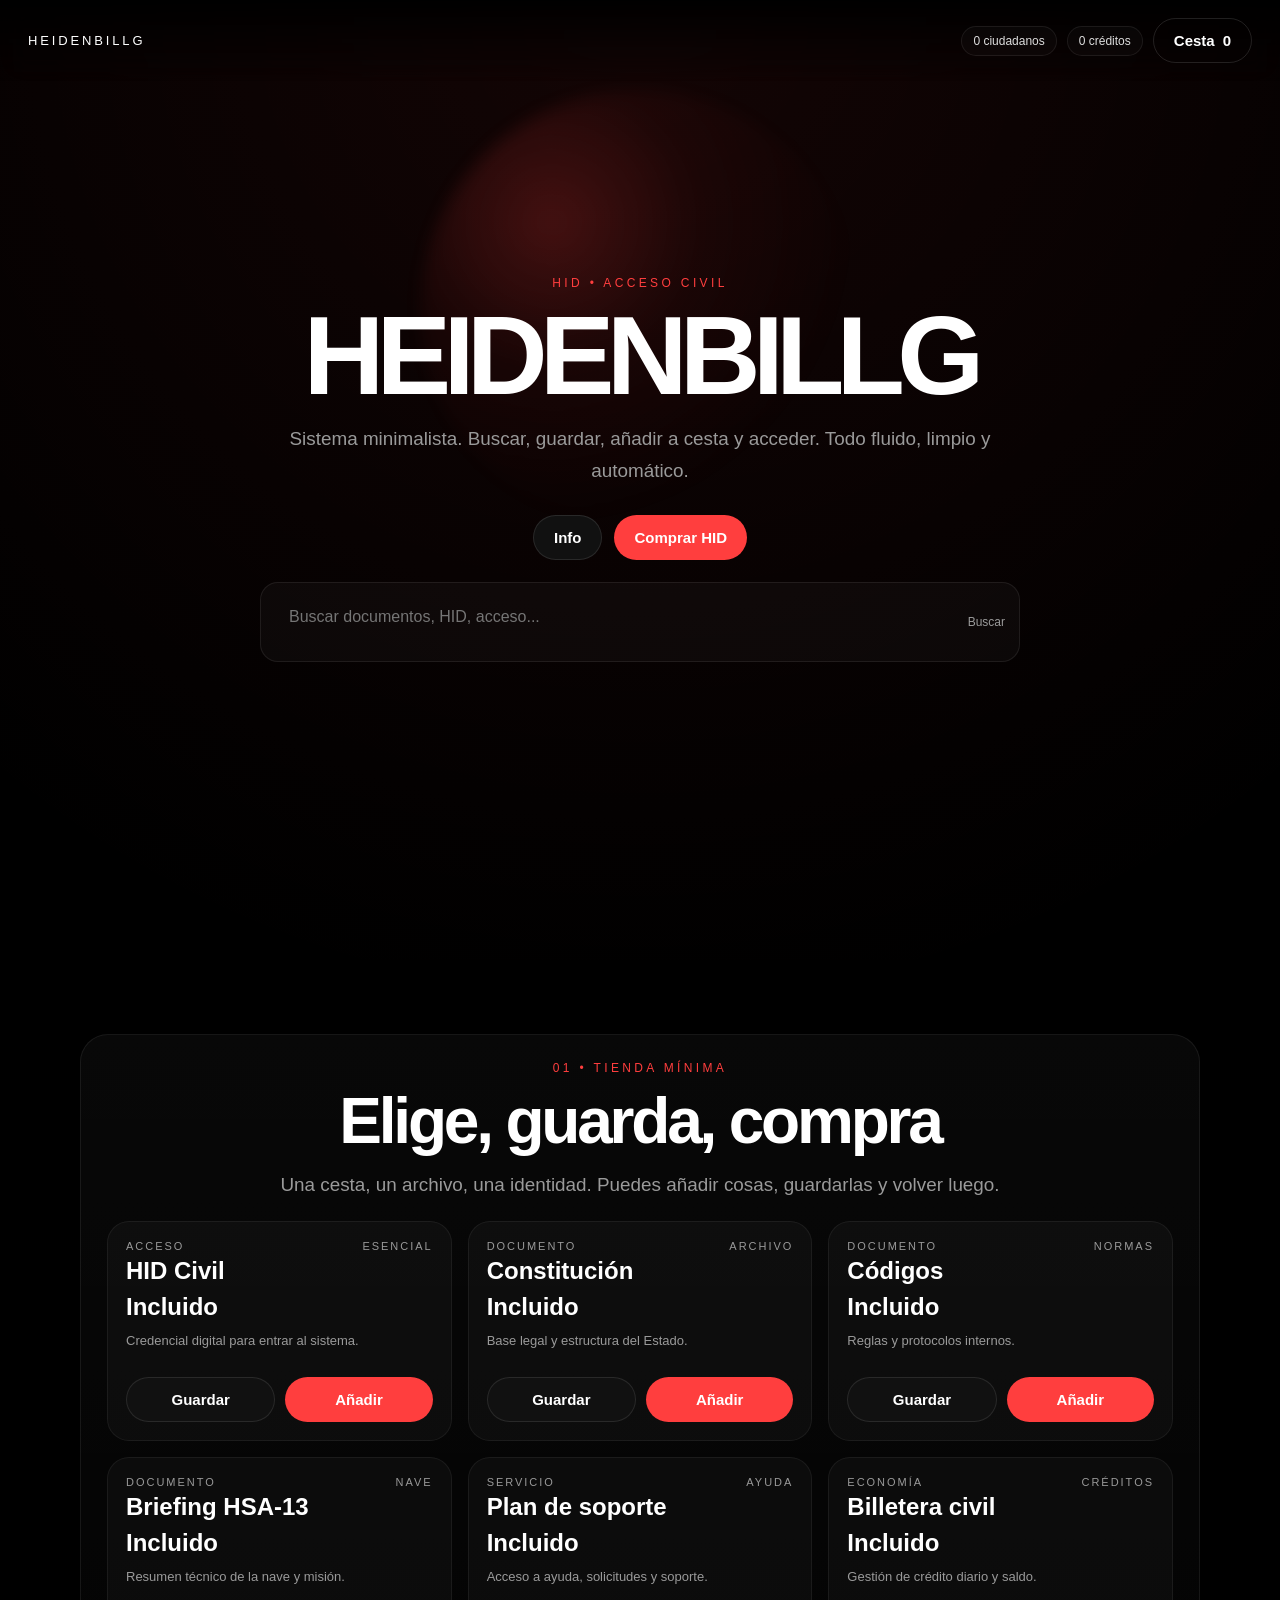
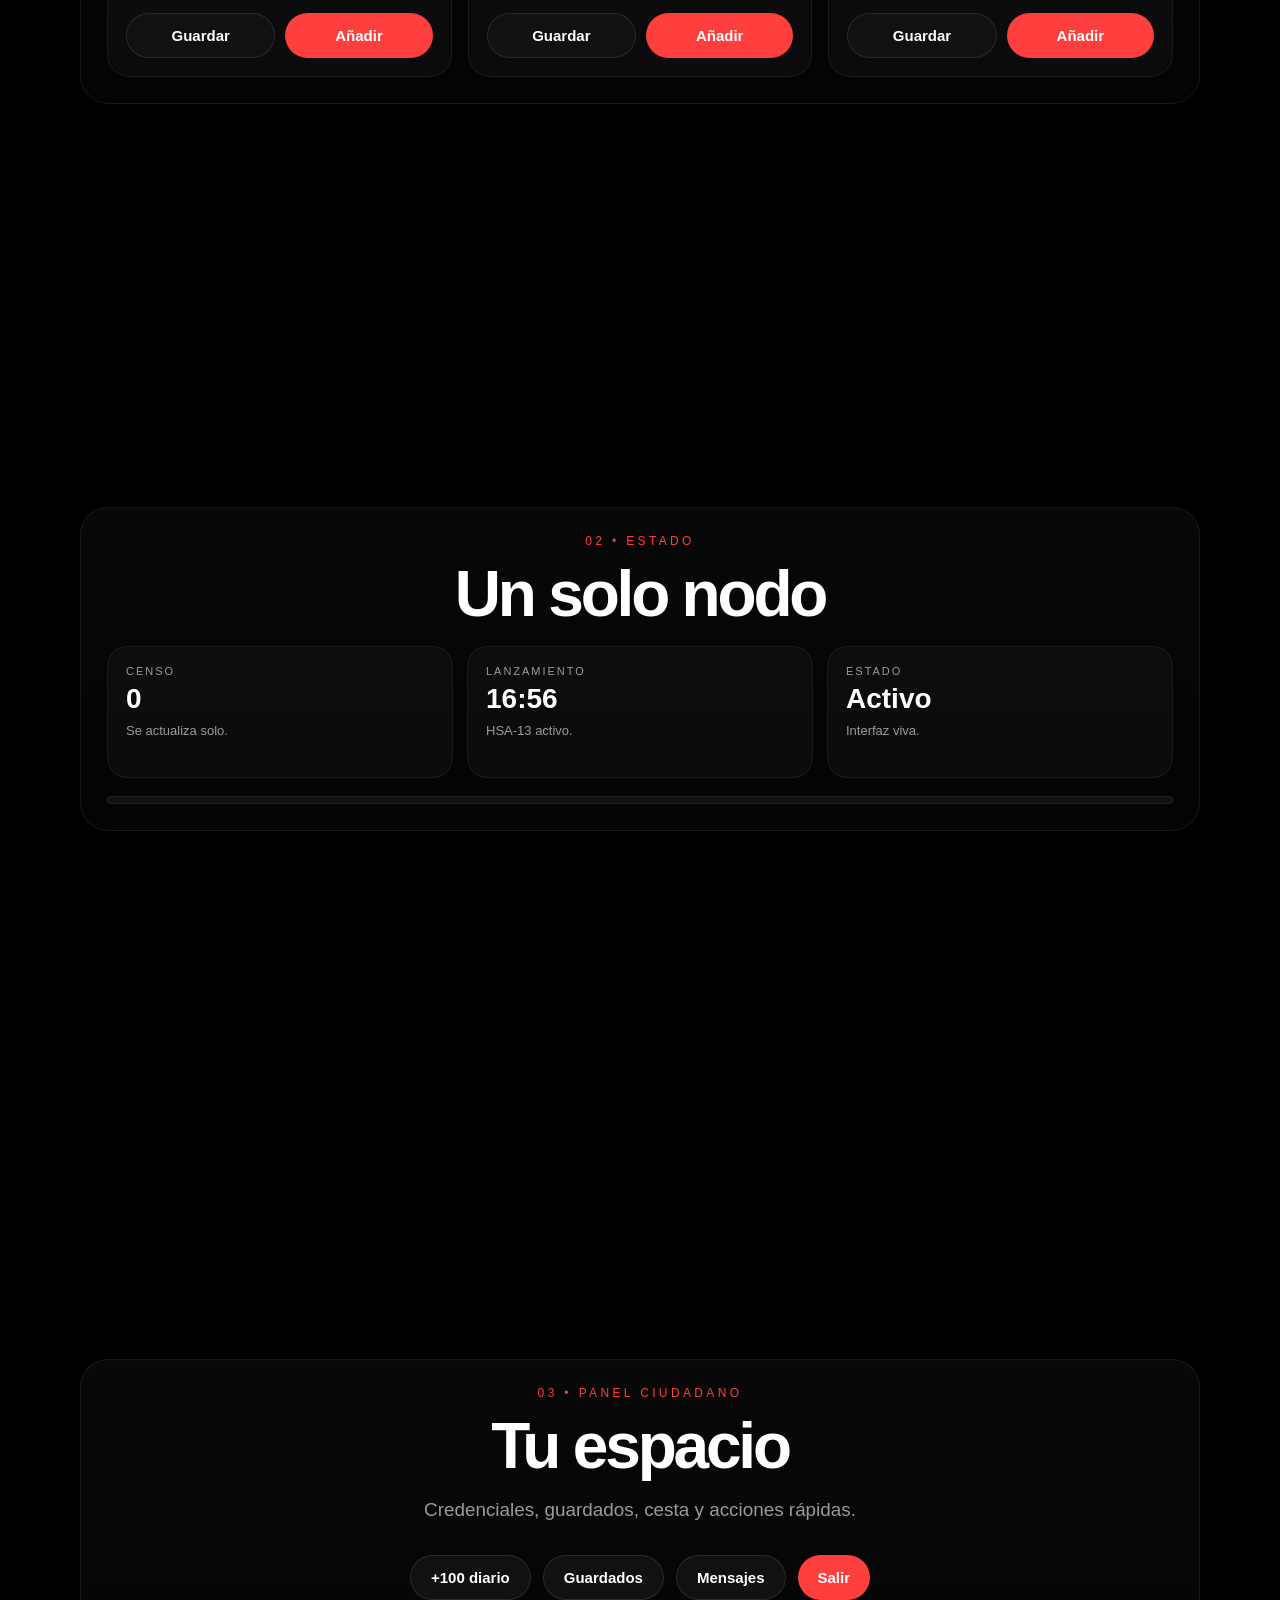
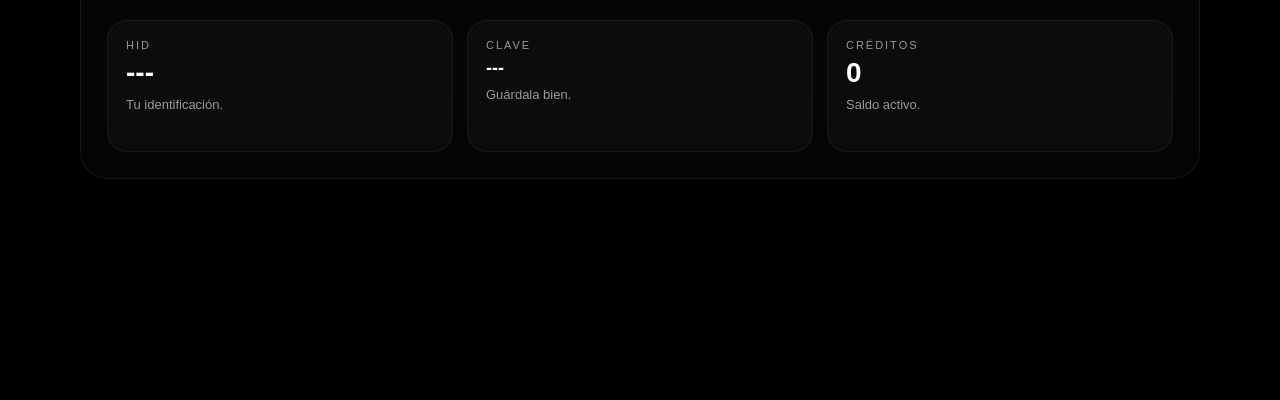
==== commit b9a6addf: "Update index.html" ====
--- a/index.html
+++ b/index.html
@@ -1,393 +1,218 @@
-<!DOCTYPE html>
-<html lang="es">
+<!DOCTYPE html><html lang="es">
 <head>
 <meta charset="UTF-8" />
 <meta name="viewport" content="width=device-width, initial-scale=1.0" />
 <title>HEIDENBILLG</title>
 <style>
-  :root{
-    --bg:#000;
-    --text:#fff;
-    --dim:#9a9a9a;
-    --line:#1f1f1f;
-    --accent:#ff3e3e;
-  }
-
-  *{box-sizing:border-box;margin:0;padding:0}
-  html{scroll-behavior:smooth}
-  body{
-    font-family:-apple-system,BlinkMacSystemFont,"Segoe UI",sans-serif;
-    background:var(--bg);
-    color:var(--text);
-    overflow-x:hidden;
-  }
-
-  nav{
-    position:fixed;
-    top:0;
-    left:0;
-    width:100%;
-    z-index:50;
-    display:flex;
-    justify-content:space-between;
-    align-items:center;
-    padding:18px 34px;
-    background:linear-gradient(to bottom, rgba(0,0,0,.96), rgba(0,0,0,0));
-    backdrop-filter: blur(10px);
-  }
-  nav .brand{
-    font-size:14px;
-    letter-spacing:.12em;
-    cursor:pointer;
-    user-select:none;
-  }
-  nav .right{
-    display:flex;
-    gap:14px;
-    align-items:center;
-    font-size:13px;
-    color:var(--dim);
-  }
-  nav .chip{
-    padding:6px 10px;
-    border:1px solid rgba(255,255,255,.08);
-    border-radius:999px;
-    background:rgba(255,255,255,.02);
-  }
-
-  section{
-    min-height:100vh;
-    display:flex;
-    align-items:center;
-    justify-content:center;
-    text-align:center;
-    padding:120px 24px 80px;
-    position:relative;
-  }
-
-  .stack{
-    width:min(920px,100%);
-  }
-
-  .eyebrow{
-    font-size:12px;
-    letter-spacing:.28em;
-    text-transform:uppercase;
-    color:var(--accent);
-    margin-bottom:16px;
-  }
-
-  h1{
-    font-size:clamp(3rem,8vw,6.4rem);
-    line-height:.92;
-    letter-spacing:-.06em;
-    font-weight:700;
-  }
-
-  h2{
-    font-size:clamp(2.2rem,5vw,4.2rem);
-    line-height:1;
-    letter-spacing:-.05em;
-    font-weight:650;
-  }
-
-  p{
-    margin:16px auto 0;
-    max-width:640px;
-    color:var(--dim);
-    font-size:clamp(1rem,1.8vw,1.2rem);
-    line-height:1.7;
-  }
-
-  .actions{
-    margin-top:28px;
-    display:flex;
-    justify-content:center;
-    gap:14px;
-    flex-wrap:wrap;
-  }
-
-  button{
-    border:none;
-    cursor:pointer;
-    padding:13px 22px;
-    border-radius:999px;
-    font-size:15px;
-    transition:.25s ease;
-    font-weight:600;
-  }
-  .primary{
-    background:var(--accent);
-    color:#fff;
-  }
-  .secondary{
-    background:#111;
-    color:#fff;
-    border:1px solid rgba(255,255,255,.12);
-  }
-  button:hover{
-    transform:translateY(-1px) scale(1.02);
-  }
-
-  .panel{
-    width:min(920px,100%);
-    margin:0 auto;
-    border:1px solid rgba(255,255,255,.08);
-    background:rgba(255,255,255,.02);
-    border-radius:28px;
-    padding:28px;
-    box-shadow:0 24px 90px rgba(0,0,0,.35);
-    backdrop-filter: blur(12px);
-  }
-
-  .grid{
-    display:grid;
-    grid-template-columns:repeat(3,1fr);
-    gap:14px;
-    margin-top:22px;
-  }
-  .card{
-    text-align:left;
-    padding:18px;
-    border-radius:20px;
-    background:rgba(255,255,255,.03);
-    border:1px solid rgba(255,255,255,.06);
-    min-height:128px;
-  }
-  .label{
-    font-size:11px;
-    text-transform:uppercase;
-    letter-spacing:.18em;
-    color:var(--dim);
-    margin-bottom:8px;
-  }
-  .value{
-    font-size:28px;
-    line-height:1;
-    font-weight:700;
-  }
-  .mini{
-    margin-top:8px;
-    color:var(--dim);
-    font-size:13px;
-    line-height:1.5;
-  }
-
-  .bar{
-    margin-top:18px;
-    width:100%;
-    height:8px;
-    border-radius:999px;
-    background:#121212;
-    overflow:hidden;
-    border:1px solid rgba(255,255,255,.06);
-  }
-  .fill{
-    width:0%;
-    height:100%;
-    background:linear-gradient(90deg, var(--accent), #ff7b7b);
-    transition:width 1.1s ease;
-  }
-
-  .modal{
-    display:none;
-    position:fixed;
-    inset:0;
-    z-index:100;
-    background:rgba(0,0,0,.92);
-    backdrop-filter: blur(12px);
-    align-items:center;
-    justify-content:center;
-    padding:20px;
-  }
-  .modal.open{display:flex}
-  .modal .box{
-    width:min(380px,100%);
-    border:1px solid rgba(255,255,255,.08);
-    background:rgba(15,15,15,.98);
-    border-radius:26px;
-    padding:22px;
-    box-shadow:0 24px 90px rgba(0,0,0,.5);
-  }
-  .modal h3{
-    font-size:22px;
-    margin-bottom:10px;
-  }
-  .modal .sub{
-    color:var(--dim);
-    font-size:13px;
-    line-height:1.6;
-    margin-bottom:18px;
-  }
-  input{
-    width:100%;
-    margin-bottom:10px;
-    padding:13px 14px;
-    border-radius:14px;
-    border:1px solid rgba(255,255,255,.1);
-    background:#090909;
-    color:#fff;
-    outline:none;
-    font-size:14px;
-  }
-  input:focus{
-    border-color:rgba(255,62,62,.7);
-    box-shadow:0 0 0 3px rgba(255,62,62,.12);
-  }
-
-  .hidden-reveal{
-    opacity:0;
-    transform:translateY(26px);
-    transition:1s cubic-bezier(.2,.8,.2,1);
-  }
-  .hidden-reveal.show{
-    opacity:1;
-    transform:translateY(0);
-  }
-
-  .orb{
-    position:absolute;
-    width:420px;
-    height:420px;
-    border-radius:50%;
-    background:radial-gradient(circle at 30% 30%, rgba(255,62,62,.22), rgba(255,62,62,.04) 35%, transparent 70%);
-    filter:blur(8px);
-    pointer-events:none;
-    animation:float 10s ease-in-out infinite;
-  }
-  @keyframes float{
-    0%,100%{transform:translateY(0) translateX(0)}
-    50%{transform:translateY(-16px) translateX(10px)}
-  }
-
-  .quote{
-    margin-top:16px;
-    color:var(--dim);
-    font-size:13px;
-    letter-spacing:.06em;
-  }
-
-  .foot{
-    color:var(--dim);
-    font-size:12px;
-    margin-top:18px;
-    line-height:1.6;
-  }
-
-  @media (max-width: 760px){
-    nav{padding:16px 18px}
-    .grid{grid-template-columns:1fr}
-    .actions{flex-direction:column;align-items:center}
-    button{width:min(240px,100%)}
-    h1{font-size:clamp(2.8rem,14vw,4.6rem)}
-  }
+:root{
+  --bg:#000;
+  --panel:#0b0b0b;
+  --line:#1f1f1f;
+  --text:#fff;
+  --muted:#9a9a9a;
+  --accent:#ff3e3e;
+  --accent2:#ff7b7b;
+  --ok:#4cd37b;
+  --shadow:0 26px 90px rgba(0,0,0,.42);
+}
+*{box-sizing:border-box;margin:0;padding:0}
+html{scroll-behavior:smooth}
+body{
+  font-family:-apple-system,BlinkMacSystemFont,"Segoe UI",sans-serif;
+  background:radial-gradient(circle at top, rgba(255,62,62,.08), transparent 28%), #000;
+  color:var(--text);
+  overflow-x:hidden;
+}
+nav{
+  position:fixed;top:0;left:0;width:100%;z-index:1000;
+  display:flex;justify-content:space-between;align-items:center;gap:16px;
+  padding:18px 28px;backdrop-filter:blur(14px);
+  background:linear-gradient(to bottom, rgba(0,0,0,.96), rgba(0,0,0,0));
+}
+.brand{font-size:13px;letter-spacing:.22em;text-transform:uppercase;cursor:pointer;user-select:none}
+.nav-right{display:flex;gap:10px;align-items:center;flex-wrap:wrap;justify-content:flex-end}
+.chip{padding:7px 11px;border:1px solid rgba(255,255,255,.08);border-radius:999px;background:rgba(255,255,255,.02);font-size:12px;color:#ddd}
+section{
+  min-height:100vh;display:flex;align-items:center;justify-content:center;text-align:center;
+  padding:118px 24px 80px;position:relative;
+}
+.hero,.panel{width:min(1120px,100%)}
+h1{font-size:clamp(3rem,10vw,7rem);line-height:.92;letter-spacing:-.07em}
+h2{font-size:clamp(2rem,5vw,4rem);line-height:1;letter-spacing:-.05em}
+p{max-width:760px;margin:16px auto 0;color:var(--muted);font-size:clamp(1rem,1.6vw,1.18rem);line-height:1.7}
+.eyebrow{font-size:12px;letter-spacing:.28em;text-transform:uppercase;color:var(--accent);margin-bottom:14px}
+.actions{display:flex;gap:12px;justify-content:center;flex-wrap:wrap;margin-top:28px}
+button{
+  border:none;cursor:pointer;border-radius:999px;padding:13px 20px;font-size:15px;font-weight:600;
+  transition:.25s ease;display:inline-flex;align-items:center;justify-content:center;gap:8px;
+}
+button:hover{transform:translateY(-1px) scale(1.02)}
+.primary{background:var(--accent);color:#fff}
+.secondary{background:#111;color:#fff;border:1px solid rgba(255,255,255,.1)}
+.ghost{background:transparent;color:#fff;border:1px solid rgba(255,255,255,.12)}
+.panel{
+  margin:0 auto;border:1px solid rgba(255,255,255,.07);border-radius:28px;padding:26px;
+  background:linear-gradient(180deg, rgba(255,255,255,.03), rgba(255,255,255,.015));
+  box-shadow:var(--shadow);backdrop-filter:blur(12px);
+}
+.grid{display:grid;grid-template-columns:repeat(3,minmax(0,1fr));gap:14px;margin-top:20px}
+.card{
+  text-align:left;padding:18px;border-radius:20px;background:rgba(255,255,255,.03);
+  border:1px solid rgba(255,255,255,.06);min-height:132px;transition:.2s ease;
+}
+.card:hover{transform:translateY(-2px);border-color:rgba(255,62,62,.22)}
+.label{font-size:11px;text-transform:uppercase;letter-spacing:.18em;color:var(--muted);margin-bottom:8px}
+.value{font-size:28px;line-height:1;font-weight:700}
+.mini{margin-top:8px;color:var(--muted);font-size:13px;line-height:1.5}
+.bar{margin-top:18px;width:100%;height:8px;border-radius:999px;background:#121212;overflow:hidden;border:1px solid rgba(255,255,255,.06)}
+.fill{width:0%;height:100%;background:linear-gradient(90deg,var(--accent),var(--accent2));transition:width .9s ease}
+.hidden-reveal{opacity:0;transform:translateY(24px);transition:1s cubic-bezier(.2,.8,.2,1)}
+.hidden-reveal.show{opacity:1;transform:translateY(0)}
+.orb{position:absolute;width:440px;height:440px;border-radius:50%;background:radial-gradient(circle at 30% 30%, rgba(255,62,62,.22), rgba(255,62,62,.05) 34%, transparent 70%);filter:blur(8px);pointer-events:none;animation:float 10s ease-in-out infinite}
+@keyframes float{0%,100%{transform:translateY(0) translateX(0)}50%{transform:translateY(-16px) translateX(12px)}}
+.searchbar{
+  width:min(760px,100%);margin:22px auto 0;display:flex;gap:10px;align-items:center;
+  padding:12px 14px;border:1px solid rgba(255,255,255,.08);border-radius:18px;background:rgba(255,255,255,.03)
+}
+.searchbar input{
+  flex:1;background:transparent;border:none;outline:none;color:var(--text);font-size:16px;font-family:inherit
+}
+.searchbar .hint{color:var(--muted);font-size:12px;white-space:nowrap}
+.shop-grid{display:grid;grid-template-columns:repeat(3,minmax(0,1fr));gap:16px;margin-top:20px}
+.product{
+  text-align:left;padding:18px;border-radius:22px;background:rgba(255,255,255,.03);border:1px solid rgba(255,255,255,.06);
+  display:flex;flex-direction:column;gap:10px;min-height:220px;transition:.2s ease
+}
+.product:hover{transform:translateY(-2px);border-color:rgba(255,62,62,.22)}
+.product .top{display:flex;justify-content:space-between;gap:10px;align-items:flex-start}
+.badge{font-size:11px;text-transform:uppercase;letter-spacing:.18em;color:var(--muted)}
+.price{font-size:24px;font-weight:700}
+.desc{color:var(--muted);font-size:13px;line-height:1.6;flex:1}
+.row{display:flex;gap:10px;flex-wrap:wrap}
+.row button{flex:1;min-width:120px}
+.two-col{display:grid;grid-template-columns:1.1fr .9fr;gap:18px;margin-top:22px}
+.list{display:grid;gap:10px;margin-top:12px}
+.item{
+  display:flex;justify-content:space-between;gap:10px;align-items:center;
+  padding:14px 16px;border-radius:16px;background:rgba(255,255,255,.03);border:1px solid rgba(255,255,255,.06)
+}
+.item small{color:var(--muted)}
+.total{display:flex;justify-content:space-between;align-items:center;padding-top:14px;margin-top:14px;border-top:1px solid rgba(255,255,255,.08);font-size:18px;font-weight:700}
+.modal{
+  display:none;position:fixed;inset:0;z-index:2000;background:rgba(0,0,0,.92);backdrop-filter:blur(12px);
+  align-items:center;justify-content:center;padding:18px
+}
+.modal.open{display:flex}
+.box{
+  width:min(420px,100%);padding:24px;border-radius:26px;background:rgba(15,15,15,.98);
+  border:1px solid rgba(255,255,255,.08);box-shadow:0 24px 90px rgba(0,0,0,.5)
+}
+.box h3{font-size:24px;margin-bottom:10px}
+.sub{color:var(--muted);font-size:13px;line-height:1.6;margin-bottom:16px}
+input,textarea{
+  width:100%;margin-bottom:10px;padding:13px 14px;border-radius:14px;border:1px solid rgba(255,255,255,.1);
+  background:#090909;color:#fff;outline:none;font-size:14px
+}
+input:focus,textarea:focus{border-color:rgba(255,62,62,.75);box-shadow:0 0 0 3px rgba(255,62,62,.12)}
+.toast{
+  position:fixed;right:18px;bottom:18px;z-index:3000;min-width:240px;max-width:min(92vw,360px);
+  padding:14px 16px;border-radius:16px;background:rgba(15,15,15,.98);border:1px solid rgba(255,255,255,.08);
+  box-shadow:var(--shadow);opacity:0;transform:translateY(14px);pointer-events:none;transition:.35s ease
+}
+.toast.show{opacity:1;transform:translateY(0)}
+.fadein{animation:fadeIn 1s ease both}
+@keyframes fadeIn{from{opacity:0;transform:translateY(18px)}to{opacity:1;transform:translateY(0)}}
+.drawer{
+  position:fixed;top:0;right:0;height:100%;width:min(420px,100%);background:rgba(10,10,10,.98);z-index:2500;
+  border-left:1px solid rgba(255,255,255,.08);transform:translateX(100%);transition:.35s ease;display:flex;flex-direction:column
+}
+.drawer.open{transform:translateX(0)}
+.drawer header{padding:18px 18px 0;display:flex;justify-content:space-between;align-items:center}
+.drawer .content{padding:18px;overflow:auto;flex:1}
+.drawer .footer{padding:18px;border-top:1px solid rgba(255,255,255,.08)}
+.kv{display:flex;justify-content:space-between;gap:10px;padding:12px 14px;border-radius:14px;background:rgba(255,255,255,.03);border:1px solid rgba(255,255,255,.06);margin-bottom:10px}
+.kv span:last-child{color:#fff}
+@media (max-width: 920px){
+  .grid,.shop-grid,.two-col{grid-template-columns:1fr}
+  nav{padding:16px 18px}
+  .searchbar{width:100%}
+  h1{font-size:clamp(2.8rem,13vw,5.5rem)}
+}
 </style>
 </head>
 <body>
-
-<nav>
+<div class="orb" style="top:10%;left:50%;transform:translateX(-50%);"></div><nav>
   <div class="brand" onclick="openAccess()">HEIDENBILLG</div>
-  <div class="right">
+  <div class="nav-right">
     <div class="chip" id="censusChip">0 ciudadanos</div>
     <div class="chip" id="creditChip">0 créditos</div>
-  </div>
-</nav>
-
-<section>
-  <div class="orb" style="top:10%;left:50%;transform:translateX(-50%);"></div>
-  <div class="stack hidden-reveal">
+    <button class="ghost" onclick="toggleCart()">Cesta <span id="cartCount">0</span></button>
+  </div>
+</nav><section>
+  <div class="hero hidden-reveal">
     <div class="eyebrow">HID • acceso civil</div>
     <h1>HEIDENBILLG</h1>
-    <p>Sistema minimalista. Un acceso. Un HID. Un archivo. Movimiento suave. Conversión limpia.</p>
+    <p>Sistema minimalista. Buscar, guardar, añadir a cesta y acceder. Todo fluido, limpio y automático.</p>
     <div class="actions">
-      <button class="secondary" onclick="scrollToId('info')">Info</button>
-      <button class="primary" onclick="openBuy()">Comprar HID</button>
-    </div>
-    <div class="quote">Diseñado para parecer premium. Hecho para funcionar.</div>
-  </div>
-</section>
-
-<section id="info">
-  <div class="stack hidden-reveal">
-    <div class="eyebrow">01 • visión</div>
-    <h2>Una sola idea por pantalla.</h2>
-    <p>Menos ruido, más intención. Más movimiento, menos texto. Todo conduce al acceso, a la identidad y al archivo.</p>
-    <div class="actions">
-      <button class="secondary" onclick="scrollToId('buy')">Ver compra</button>
-      <button class="primary" onclick="openAccess()">Acceder</button>
-    </div>
-  </div>
-</section>
-
-<section id="buy">
-  <div class="stack hidden-reveal">
-    <div class="eyebrow">02 • compra simulada</div>
-    <h2>Obtener HID</h2>
-    <p>Flujo estilo Apple: corto, limpio y claro. El pago es simulado; el objetivo es experiencia y presentación.</p>
-    <div class="actions">
-      <button class="secondary" onclick="openDocs()">Info</button>
-      <button class="primary" onclick="openCheckout()">Comprar</button>
-    </div>
-  </div>
-</section>
-
-<section id="docs">
-  <div class="stack hidden-reveal">
-    <div class="eyebrow">03 • documentos</div>
-    <h2>Constitución y códigos</h2>
-    <p>Acceso visual a la base documental. Puedes abrir, guardar y descargar desde un visor limpio.</p>
-    <div class="actions">
-      <button class="secondary" onclick="openAccess()">Info</button>
-      <button class="primary" onclick="openDocsViewer()">Abrir</button>
-    </div>
-  </div>
-</section>
-
-<section id="state">
+      <button class="secondary" onclick="scrollToId('store')">Info</button>
+      <button class="primary" onclick="openAccess()">Comprar HID</button>
+    </div>
+    <div class="searchbar">
+      <input id="searchInput" placeholder="Buscar documentos, HID, acceso..." oninput="renderStore()" />
+      <div class="hint">Buscar</div>
+    </div>
+  </div>
+</section><section id="store">
   <div class="panel hidden-reveal">
-    <div class="eyebrow">04 • estado</div>
-    <h2>0 → 1 → comunidad</h2>
+    <div class="eyebrow">01 • tienda mínima</div>
+    <h2>Elige, guarda, compra</h2>
+    <p>Una cesta, un archivo, una identidad. Puedes añadir cosas, guardarlas y volver luego.</p>
+    <div class="shop-grid" id="shopGrid"></div>
+  </div>
+</section><section id="info">
+  <div class="panel hidden-reveal">
+    <div class="eyebrow">02 • estado</div>
+    <h2>Un solo nodo</h2>
     <div class="grid">
       <div class="card">
         <div class="label">Censo</div>
         <div class="value" id="census">0</div>
-        <div class="mini">Se actualiza automáticamente.</div>
+        <div class="mini">Se actualiza solo.</div>
       </div>
       <div class="card">
         <div class="label">Lanzamiento</div>
-        <div class="value" id="countdown">---</div>
-        <div class="mini">Ventana HSA-13.</div>
+        <div class="value" id="countdown">--:--</div>
+        <div class="mini">HSA-13 activo.</div>
       </div>
       <div class="card">
         <div class="label">Estado</div>
         <div class="value">Activo</div>
-        <div class="mini">Interfaz viva y fluida.</div>
+        <div class="mini">Interfaz viva.</div>
       </div>
     </div>
     <div class="bar"><div class="fill" id="fill"></div></div>
-    <div class="foot">Créditos diarios automáticos. Acceso ordenado. Registro persistente.</div>
-  </div>
-</section>
-
-<section id="dashboard">
-  <div class="stack hidden-reveal">
-    <div class="eyebrow">05 • panel</div>
-    <h2>Zona ciudadana</h2>
-    <p>Identidad, credenciales, documentos y acciones en una sola vista.</p>
+  </div>
+</section><section id="dashboard">
+  <div class="panel hidden-reveal">
+    <div class="eyebrow">03 • panel ciudadano</div>
+    <h2>Tu espacio</h2>
+    <p>Credenciales, guardados, cesta y acciones rápidas.</p>
     <div class="actions">
       <button class="secondary" onclick="claimDaily()">+100 diario</button>
+      <button class="secondary" onclick="openSaved()">Guardados</button>
+      <button class="secondary" onclick="openMessages()">Mensajes</button>
       <button class="primary" onclick="logout()">Salir</button>
     </div>
-    <div class="grid" style="margin-top:28px;">
+    <div class="grid">
       <div class="card">
         <div class="label">HID</div>
         <div class="value" id="userHid">---</div>
-        <div class="mini">Tu identidad privada.</div>
+        <div class="mini">Tu identificación.</div>
       </div>
       <div class="card">
         <div class="label">Clave</div>
-        <div class="value" style="font-size:20px;" id="userPass">---</div>
-        <div class="mini">Guárdala con cuidado.</div>
+        <div class="value" id="userPass" style="font-size:18px;">---</div>
+        <div class="mini">Guárdala bien.</div>
       </div>
       <div class="card">
         <div class="label">Créditos</div>
@@ -395,288 +220,404 @@
         <div class="mini">Saldo activo.</div>
       </div>
     </div>
-    <div class="actions">
-      <button class="secondary" onclick="openDocsViewer()">Docs</button>
-      <button class="secondary" onclick="openMessages()">Mensajes</button>
-      <button class="secondary" onclick="exportProfile()">Exportar</button>
-    </div>
-  </div>
-</section>
-
-<div class="modal" id="modalBuy">
+  </div>
+</section><div class="modal" id="accessModal">
   <div class="box">
-    <h3>Comprar HID</h3>
-    <div class="sub">Experiencia simulada. Se genera tu HID al finalizar.</div>
-    <button class="secondary" onclick="nextToCheckout()">Continuar</button>
-    <div style="height:10px"></div>
-    <button class="primary" onclick="closeModals()">Cancelar</button>
-  </div>
-</div>
-
-<div class="modal" id="modalCheckout">
+    <h3>Acceso</h3>
+    <div class="sub">Compra simulada. Se genera tu HID al finalizar.</div>
+    <input id="buyerName" placeholder="Nombre" />
+    <input id="buyerEmail" placeholder="Email" />
+    <div class="actions" style="margin-top:12px;">
+      <button class="secondary" onclick="openCheckout()">Continuar</button>
+      <button class="primary" onclick="closeAll()">Cancelar</button>
+    </div>
+  </div>
+</div><div class="modal" id="checkoutModal">
   <div class="box">
     <h3>Pago</h3>
-    <div class="sub">Solo para demo visual. No hay cobro real.</div>
-    <input id="buyerName" placeholder="Nombre">
-    <input id="buyerEmail" placeholder="Email">
-    <button class="primary" onclick="completePurchase()">Pagar</button>
-    <div style="height:10px"></div>
-    <button class="secondary" onclick="closeModals()">Cancelar</button>
-  </div>
-</div>
-
-<div class="modal" id="modalAccess">
-  <div class="box">
-    <h3>Acceso</h3>
-    <div class="sub">Entra con tu HID y tu clave.</div>
-    <input id="loginHid" placeholder="HID">
-    <input id="loginPass" placeholder="Clave" type="password">
-    <button class="primary" onclick="login()">Entrar</button>
-    <div style="height:10px"></div>
-    <button class="secondary" onclick="closeModals()">Cerrar</button>
-  </div>
-</div>
-
-<div class="modal" id="modalSuccess">
+    <div class="sub">Experiencia visual. No hay cobro real.</div>
+    <div class="kv"><span>HID</span><span>Incluido</span></div>
+    <div class="kv"><span>Docs</span><span>Incluidos</span></div>
+    <div class="actions" style="margin-top:14px;">
+      <button class="secondary" onclick="completePurchase()">Pagar</button>
+      <button class="primary" onclick="closeAll()">Cancelar</button>
+    </div>
+  </div>
+</div><div class="modal" id="successModal">
   <div class="box">
     <h3>Confirmado</h3>
-    <div class="sub">Tu identidad está lista.</div>
-    <div class="card" style="margin:14px 0; text-align:left;">
+    <div class="sub">Tu acceso ya está listo.</div>
+    <div class="card">
       <div class="label">HID</div>
       <div id="newHid" class="value" style="font-size:16px;"></div>
       <div class="label" style="margin-top:12px;">Clave</div>
       <div id="newPass" class="value" style="font-size:16px;"></div>
     </div>
-    <button class="primary" onclick="openDashboard()">Ir al panel</button>
-    <div style="height:10px"></div>
-    <button class="secondary" onclick="closeModals()">Cerrar</button>
-  </div>
-</div>
-
-<div class="modal" id="modalDocs">
-  <div class="box">
-    <h3>Documentos</h3>
-    <div class="sub">Vista rápida del archivo.</div>
-    <button class="secondary" onclick="alert('Constitución')">Constitución</button>
-    <div style="height:10px"></div>
-    <button class="secondary" onclick="alert('Códigos')">Códigos</button>
-    <div style="height:14px"></div>
-    <button class="primary" onclick="closeModals()">Cerrar</button>
-  </div>
-</div>
-
-<div class="modal" id="modalMsgs">
+    <div class="actions" style="margin-top:14px;">
+      <button class="secondary" onclick="openDashboard()">Ir al panel</button>
+      <button class="primary" onclick="closeAll()">Cerrar</button>
+    </div>
+  </div>
+</div><div class="modal" id="messagesModal">
   <div class="box">
     <h3>Mensajes</h3>
     <div class="sub">Canal rápido.</div>
     <input id="msgInput" placeholder="Escribe..." />
-    <button class="primary" onclick="sendMessage()">Enviar</button>
-    <div id="msgLog" style="margin-top:12px; text-align:left; font-size:13px; max-height:160px; overflow:auto;"></div>
-    <div style="height:10px"></div>
-    <button class="secondary" onclick="closeModals()">Cerrar</button>
-  </div>
-</div>
-
-<script>
-  const KEY = "HB_MINI_APPLE";
-  const APP = JSON.parse(localStorage.getItem(KEY)) || {
-    users: [],
-    census: 0,
-    messages: [],
-    daily: { last: null, claimed: false }
-  };
-
-  let current = null;
-
-  function save(){ localStorage.setItem(KEY, JSON.stringify(APP)); }
-
-  function genHID(){
-    const c = "ABCDEFGHIJKLMNOPQRSTUVWXYZ0123456789";
-    return Array.from({length:24}, () => c[Math.floor(Math.random()*c.length)]).join("");
+    <button class="secondary" onclick="sendMessage()">Enviar</button>
+    <div id="msgLog" style="margin-top:12px;max-height:180px;overflow:auto;text-align:left;font-size:13px;"></div>
+    <div class="actions" style="margin-top:14px;">
+      <button class="primary" onclick="closeAll()">Cerrar</button>
+    </div>
+  </div>
+</div><div class="drawer" id="cartDrawer">
+  <header>
+    <div>
+      <div class="eyebrow" style="margin-bottom:8px;">Cesta</div>
+      <div style="font-size:22px;font-weight:700;">Seleccionados</div>
+    </div>
+    <button class="ghost" onclick="toggleCart()">Cerrar</button>
+  </header>
+  <div class="content">
+    <div id="cartList" class="list"></div>
+    <div class="total"><span>Total</span><span id="cartTotal">0</span></div>
+    <div class="actions" style="justify-content:flex-start;">
+      <button class="secondary" onclick="checkoutCart()">Comprar cesta</button>
+      <button class="ghost" onclick="clearCart()">Vaciar</button>
+    </div>
+    <div class="mini" style="margin-top:14px;">Se guarda localmente y se restaura al volver.</div>
+  </div>
+  <div class="footer">
+    <div class="kv"><span>Guardados</span><span id="savedCount">0</span></div>
+    <div class="kv"><span>Estado</span><span>Automático</span></div>
+  </div>
+</div><div class="toast" id="toast"></div><script>
+const KEY = "HB_STORE_MINI_V1";
+const DB = JSON.parse(localStorage.getItem(KEY)) || {
+  users: [],
+  census: 0,
+  messages: [],
+  cart: [],
+  saved: [],
+  daily: { last: null, claimed: false }
+};
+let current = null;
+let activeQuery = "";
+
+const PRODUCTS = [
+  { id:"hid", name:"HID Civil", type:"Acceso", price:0, badge:"esencial", desc:"Credencial digital para entrar al sistema." },
+  { id:"constitution", name:"Constitución", type:"Documento", price:0, badge:"archivo", desc:"Base legal y estructura del Estado." },
+  { id:"codes", name:"Códigos", type:"Documento", price:0, badge:"normas", desc:"Reglas y protocolos internos." },
+  { id:"briefing", name:"Briefing HSA-13", type:"Documento", price:0, badge:"nave", desc:"Resumen técnico de la nave y misión." },
+  { id:"support", name:"Plan de soporte", type:"Servicio", price:0, badge:"ayuda", desc:"Acceso a ayuda, solicitudes y soporte." },
+  { id:"wallet", name:"Billetera civil", type:"Economía", price:0, badge:"créditos", desc:"Gestión de crédito diario y saldo." }
+];
+
+function save(){ localStorage.setItem(KEY, JSON.stringify(DB)); }
+function today(){ return new Date().toDateString(); }
+function genHID(){ const c="ABCDEFGHIJKLMNOPQRSTUVWXYZ0123456789"; return Array.from({length:24},()=>c[Math.floor(Math.random()*c.length)]).join(""); }
+function genPASS(){ const c="abcdef0123456789"; return Array.from({length:12},()=>c[Math.floor(Math.random()*c.length)]).join(""); }
+function q(id){ return document.getElementById(id); }
+function scrollToId(id){ document.getElementById(id).scrollIntoView({behavior:"smooth"}); }
+
+function toast(msg){
+  const t = q("toast");
+  t.textContent = msg;
+  t.classList.add("show");
+  clearTimeout(window._toast);
+  window._toast = setTimeout(()=>t.classList.remove("show"), 1800);
+}
+
+function openModal(id){ q(id).classList.add("open"); }
+function closeAll(){ document.querySelectorAll(".modal").forEach(m=>m.classList.remove("open")); }
+function openAccess(){ openModal("accessModal"); }
+function openCheckout(){
+  const name = q("buyerName").value.trim();
+  const email = q("buyerEmail").value.trim();
+  if(!name || !email) return toast("Completa nombre y email.");
+  closeAll(); openModal("checkoutModal");
+}
+function openSaved(){
+  closeAll();
+  q("cartDrawer").classList.remove("open");
+  openModal("messagesModal");
+  q("msgLog").innerHTML = DB.saved.length
+    ? DB.saved.map(s => `<div class="kv"><span>${escapeHTML(s.name)}</span><span>${escapeHTML(s.type)}</span></div>`).join("")
+    : `<div class="mini">Nada guardado todavía.</div>`;
+  q("messagesModal").querySelector("h3").textContent = "Guardados";
+  q("messagesModal").querySelector(".sub").textContent = "Tus elementos guardados.";
+  q("msgInput").style.display = "none";
+  q("messagesModal button.secondary").textContent = "Cerrar";
+}
+function openMessages(){
+  closeAll();
+  openModal("messagesModal");
+  q("messagesModal").querySelector("h3").textContent = "Mensajes";
+  q("messagesModal").querySelector(".sub").textContent = "Canal rápido.";
+  q("msgInput").style.display = "block";
+  q("messagesModal button.secondary").textContent = "Enviar";
+  renderMessages();
+}
+function escapeHTML(s){ return String(s).replaceAll("&","&amp;").replaceAll("<","&lt;").replaceAll(">","&gt;"); }
+
+function completePurchase(){
+  const name = q("buyerName").value.trim();
+  const email = q("buyerEmail").value.trim();
+  if(!name || !email) return toast("Completa nombre y email.");
+  const user = { name, email, hid: genHID(), pass: genPASS(), credits: 0, lastClaim: null };
+  DB.users.push(user);
+  DB.census += 1;
+  current = user;
+  DB.saved = DB.saved.length ? DB.saved : [PRODUCTS[0], PRODUCTS[1]];
+  save();
+  q("newHid").textContent = user.hid;
+  q("newPass").textContent = user.pass;
+  updateAll();
+  closeAll();
+  openModal("successModal");
+  revealDashboard();
+  toast("Compra simulada completada.");
+}
+
+function login(){
+  const hid = q("loginHid").value.trim();
+  const pass = q("loginPass").value.trim();
+  const u = DB.users.find(x => x.hid === hid && x.pass === pass);
+  if(!u) return toast("Acceso denegado.");
+  current = u;
+  closeAll();
+  revealDashboard();
+  updateUserPanel();
+  toast("Acceso correcto.");
+}
+
+function revealDashboard(){
+  scrollToId("dashboard");
+  setTimeout(()=>q("dashboard").querySelector(".hidden-reveal").classList.add("show"), 120);
+}
+
+function logout(){
+  current = null;
+  location.reload();
+}
+
+function claimDaily(){
+  if(!current) return toast("Primero entra.");
+  const t = today();
+  if(current.lastClaim === t) return toast("Ya reclamado hoy.");
+  current.credits += 100;
+  current.lastClaim = t;
+  save();
+  updateUserPanel();
+  updateAll();
+  toast("+100 créditos.");
+}
+
+function addToCart(id){
+  const product = PRODUCTS.find(p => p.id === id);
+  if(!product) return;
+  if(DB.cart.some(x => x.id === id)) return toast("Ya está en la cesta.");
+  DB.cart.push(product);
+  save();
+  renderCart();
+  toast("Añadido a la cesta.");
+}
+
+function saveItem(id){
+  const product = PRODUCTS.find(p => p.id === id);
+  if(!product) return;
+  if(DB.saved.some(x => x.id === id)) return toast("Ya guardado.");
+  DB.saved.push(product);
+  save();
+  renderStore();
+  renderSavedBadge();
+  toast("Guardado.");
+}
+
+function removeSaved(id){
+  DB.saved = DB.saved.filter(x => x.id !== id);
+  save();
+  renderStore();
+  renderSavedBadge();
+}
+
+function checkoutCart(){
+  if(!DB.cart.length) return toast("La cesta está vacía.");
+  closeCart();
+  openModal("accessModal");
+  toast("Cesta lista para compra.");
+}
+
+function clearCart(){
+  DB.cart = [];
+  save();
+  renderCart();
+  toast("Cesta vacía.");
+}
+
+function toggleCart(){
+  q("cartDrawer").classList.toggle("open");
+  renderCart();
+}
+function closeCart(){ q("cartDrawer").classList.remove("open"); }
+
+function renderStore(){
+  activeQuery = q("searchInput").value.trim().toLowerCase();
+  const filtered = PRODUCTS.filter(p => {
+    const hay = `${p.name} ${p.type} ${p.desc} ${p.badge}`.toLowerCase();
+    return hay.includes(activeQuery);
+  });
+  q("shopGrid").innerHTML = filtered.map(p => `
+    <div class="product fadein">
+      <div class="top">
+        <div>
+          <div class="badge">${p.type}</div>
+          <h3 style="margin-top:6px;font-size:24px;line-height:1.05;">${p.name}</h3>
+        </div>
+        <div class="badge">${p.badge}</div>
+      </div>
+      <div class="price">${p.price === 0 ? "Incluido" : `$${p.price}`}</div>
+      <div class="desc">${p.desc}</div>
+      <div class="row">
+        <button class="secondary" onclick="saveItem('${p.id}')">Guardar</button>
+        <button class="primary" onclick="addToCart('${p.id}')">Añadir</button>
+      </div>
+    </div>
+  `).join("") || `<div class="card"><div class="mini">Sin resultados.</div></div>`;
+}
+
+function renderCart(){
+  q("cartCount").textContent = DB.cart.length;
+  const total = DB.cart.reduce((a,b)=>a + (b.price || 0), 0);
+  q("cartTotal").textContent = total;
+  q("cartList").innerHTML = DB.cart.length ? DB.cart.map(p => `
+    <div class="item">
+      <div>
+        <div style="font-weight:600">${escapeHTML(p.name)}</div>
+        <small>${escapeHTML(p.type)}</small>
+      </div>
+      <button class="ghost" onclick="removeFromCart('${p.id}')">Quitar</button>
+    </div>
+  `).join("") : `<div class="mini">Tu cesta está vacía.</div>`;
+}
+
+function removeFromCart(id){
+  DB.cart = DB.cart.filter(x => x.id !== id);
+  save();
+  renderCart();
+  toast("Quitado.");
+}
+
+function renderSavedBadge(){
+  q("savedCount").textContent = DB.saved.length;
+}
+
+function renderMessages(){
+  q("msgLog").innerHTML = DB.messages.length ? DB.messages.slice(-12).map(m => `
+    <div style="padding:8px 0;border-bottom:1px solid rgba(255,255,255,.08);">
+      <div style="color:#fff">${escapeHTML(m.from)}</div>
+      <div style="color:var(--muted)">${escapeHTML(m.text)}</div>
+    </div>
+  `).join("") : `<div class="mini">Sin mensajes.</div>`;
+}
+
+function sendMessage(){
+  if(q("msgInput").style.display === "none") return;
+  if(!current) return toast("Primero entra.");
+  const text = q("msgInput").value.trim();
+  if(!text) return;
+  DB.messages.push({ from: current.name, text, time: new Date().toLocaleTimeString() });
+  q("msgInput").value = "";
+  save();
+  renderMessages();
+  toast("Enviado.");
+}
+
+function openCheckout(){
+  closeAll();
+  openModal("checkoutModal");
+}
+
+function openDashboard(){
+  closeAll();
+  revealDashboard();
+  updateUserPanel();
+}
+
+function updateUserPanel(){
+  if(!current) return;
+  q("userHid").textContent = current.hid;
+  q("userPass").textContent = current.pass;
+  q("userCredits").textContent = current.credits;
+  q("creditChip").textContent = `${current.credits} créditos`;
+}
+
+function updateAll(){
+  q("census").textContent = DB.census;
+  q("censusChip").textContent = `${DB.census} ciudadanos`;
+  q("fill").style.width = Math.min((DB.census / 100000) * 100, 100) + "%";
+  q("savedCount").textContent = DB.saved.length;
+  renderCart();
+  renderSavedBadge();
+  renderStore();
+  renderMessages();
+  if(current) updateUserPanel();
+}
+
+function escapeHTML(s){ return String(s).replaceAll("&","&amp;").replaceAll("<","&lt;").replaceAll(">","&gt;"); }
+
+function getSecondsToMidnight(){
+  const now = new Date();
+  const end = new Date();
+  end.setHours(24,0,0,0);
+  return Math.max(0, Math.floor((end - now)/1000));
+}
+function updateCountdown(){
+  const s = getSecondsToMidnight();
+  const h = String(Math.floor(s/3600)).padStart(2,"0");
+  const m = String(Math.floor((s%3600)/60)).padStart(2,"0");
+  q("countdown").textContent = `${h}:${m}`;
+}
+
+function updateReveal(){
+  document.querySelectorAll(".hidden-reveal").forEach(el => {
+    const top = el.getBoundingClientRect().top;
+    if(top < window.innerHeight - 90) el.classList.add("show");
+  });
+}
+
+function openSavedPanel(){
+  q("msgInput").style.display = "none";
+  q("msgLog").innerHTML = DB.saved.length ? DB.saved.map(p => `
+    <div class="item"><div><strong>${escapeHTML(p.name)}</strong><br><small>${escapeHTML(p.type)}</small></div><button class="ghost" onclick="removeSaved('${p.id}')">Quitar</button></div>
+  `).join("") : `<div class="mini">Nada guardado todavía.</div>`;
+  openModal("messagesModal");
+}
+
+function updateNavScroll(){
+  const max = document.documentElement.scrollHeight - window.innerHeight;
+  const pct = max > 0 ? Math.round((window.scrollY / max) * 100) : 0;
+  q("creditChip").dataset.scroll = pct;
+}
+window.addEventListener("scroll", () => { updateReveal(); updateNavScroll(); });
+window.addEventListener("click", updateReveal);
+
+function closeModalOnly(){ closeAll(); }
+
+// init
+renderStore();
+renderCart();
+renderSavedBadge();
+updateAll();
+updateCountdown();
+updateReveal();
+setInterval(updateCountdown, 1000);
+setInterval(()=>{
+  if(current && today() !== current.lastClaim){
+    // no automatic second claim; only shows availability by keeping UI fresh
   }
-
-  function genPASS(){
-    const c = "abcdef0123456789";
-    return Array.from({length:12}, () => c[Math.floor(Math.random()*c.length)]).join("");
-  }
-
-  function scrollToId(id){
-    document.getElementById(id).scrollIntoView({behavior:"smooth"});
-  }
-
-  function openModals(id){
-    closeModals();
-    document.getElementById(id).classList.add("open");
-  }
-
-  function openBuy(){ openModals("modalBuy"); }
-  function openAccess(){ openModals("modalAccess"); }
-  function openDocs(){ scrollToId("docs"); }
-  function openDocsViewer(){ openModals("modalDocs"); }
-  function openMessages(){ renderMessages(); openModals("modalMsgs"); }
-
-  function closeModals(){
-    document.querySelectorAll(".modal").forEach(m => m.classList.remove("open"));
-  }
-
-  function nextToCheckout(){
-    closeModals();
-    openModals("modalCheckout");
-  }
-
-  function completePurchase(){
-    const name = buyerName.value.trim();
-    const email = buyerEmail.value.trim();
-    if(!name || !email) return alert("Completa nombre y email.");
-
-    const user = {
-      name,
-      email,
-      hid: genHID(),
-      pass: genPASS(),
-      credits: 0,
-      lastClaim: null
-    };
-
-    APP.users.push(user);
-    APP.census++;
-    current = user;
-    save();
-
-    newHid.textContent = user.hid;
-    newPass.textContent = user.pass;
-
-    updateUI();
-    closeModals();
-    openModals("modalSuccess");
-    revealDashboard();
-  }
-
-  function login(){
-    const u = APP.users.find(x => x.hid === loginHid.value.trim() && x.pass === loginPass.value.trim());
-    if(!u) return alert("Acceso denegado.");
-    current = u;
-    closeModals();
-    revealDashboard();
-    updateUserPanel();
-  }
-
-  function revealDashboard(){
-    document.getElementById("dashboard").scrollIntoView({behavior:"smooth"});
-    setTimeout(() => {
-      document.querySelector("#dashboard .hidden-reveal").classList.add("show");
-    }, 150);
-    updateUserPanel();
-  }
-
-  function openDashboard(){
-    closeModals();
-    revealDashboard();
-  }
-
-  function claimDaily(){
-    if(!current) return alert("Primero entra.");
-    const today = new Date().toDateString();
-    if(current.lastClaim === today) return alert("Ya reclamado hoy.");
-    current.credits += 100;
-    current.lastClaim = today;
-    save();
-    updateUserPanel();
-    updateUI();
-  }
-
-  function sendMessage(){
-    if(!current) return alert("Primero entra.");
-    const text = msgInput.value.trim();
-    if(!text) return;
-    APP.messages.push({ from: current.name, text, time: new Date().toLocaleTimeString() });
-    msgInput.value = "";
-    save();
-    renderMessages();
-  }
-
-  function renderMessages(){
-    msgLog.innerHTML = APP.messages.slice(-12).map(m => `
-      <div style="padding:8px 0;border-bottom:1px solid rgba(255,255,255,.08);">
-        <div style="color:#fff">${m.from}</div>
-        <div style="color:var(--dim)">${m.text}</div>
-      </div>
-    `).join("");
-  }
-
-  function updateUserPanel(){
-    if(!current) return;
-    userHid.textContent = current.hid;
-    userPass.textContent = current.pass;
-    userCredits.textContent = current.credits;
-  }
-
-  function updateUI(){
-    census.textContent = APP.census;
-    censusChip.textContent = `${APP.census} ciudadanos`;
-    creditChip.textContent = current ? `${current.credits} créditos` : "0 créditos";
-    fill.style.width = Math.min((APP.census / 100000) * 100, 100) + "%";
-    renderMessages();
-    if(current) updateUserPanel();
-  }
-
-  function exportProfile(){
-    if(!current) return alert("Primero entra.");
-    const blob = new Blob([JSON.stringify(current, null, 2)], {type:"application/json"});
-    const url = URL.createObjectURL(blob);
-    const a = document.createElement("a");
-    a.href = url;
-    a.download = "heidenbillg-profile.json";
-    a.click();
-    URL.revokeObjectURL(url);
-  }
-
-  function logout(){
-    current = null;
-    location.reload();
-  }
-
-  function getSecondsToMidnight(){
-    const now = new Date();
-    const end = new Date();
-    end.setHours(24,0,0,0);
-    return Math.max(0, Math.floor((end - now)/1000));
-  }
-
-  function updateCountdown(){
-    const s = getSecondsToMidnight();
-    const h = String(Math.floor(s/3600)).padStart(2,"0");
-    const m = String(Math.floor((s%3600)/60)).padStart(2,"0");
-    countdown.textContent = `${h}:${m}`;
-  }
-
-  function updateReveal(){
-    document.querySelectorAll(".hidden-reveal").forEach(el => {
-      const top = el.getBoundingClientRect().top;
-      if(top < window.innerHeight - 90) el.classList.add("show");
-    });
-  }
-
-  function updateUIEverywhere(){
-    updateCountdown();
-    updateReveal();
-    updateUI();
-  }
-
-  updateUIEverywhere();
-  setInterval(updateCountdown, 1000);
-  setInterval(updateUIEverywhere, 2500);
-  window.addEventListener("scroll", updateReveal);
-  window.addEventListener("click", updateReveal);
-
-  function handleScrollChip(){
-    const max = document.documentElement.scrollHeight - window.innerHeight;
-    const pct = max > 0 ? Math.round((window.scrollY / max) * 100) : 0;
-    scroll.textContent = `${pct}%`;
-  }
-  window.addEventListener("scroll", handleScrollChip);
-
-  handleScrollChip();
-</script>
-</body>
+  updateAll();
+}, 4000);
+
+q("msgInput").addEventListener("keydown", (e)=>{ if(e.key === "Enter") sendMessage(); });
+</script></body>
 </html>
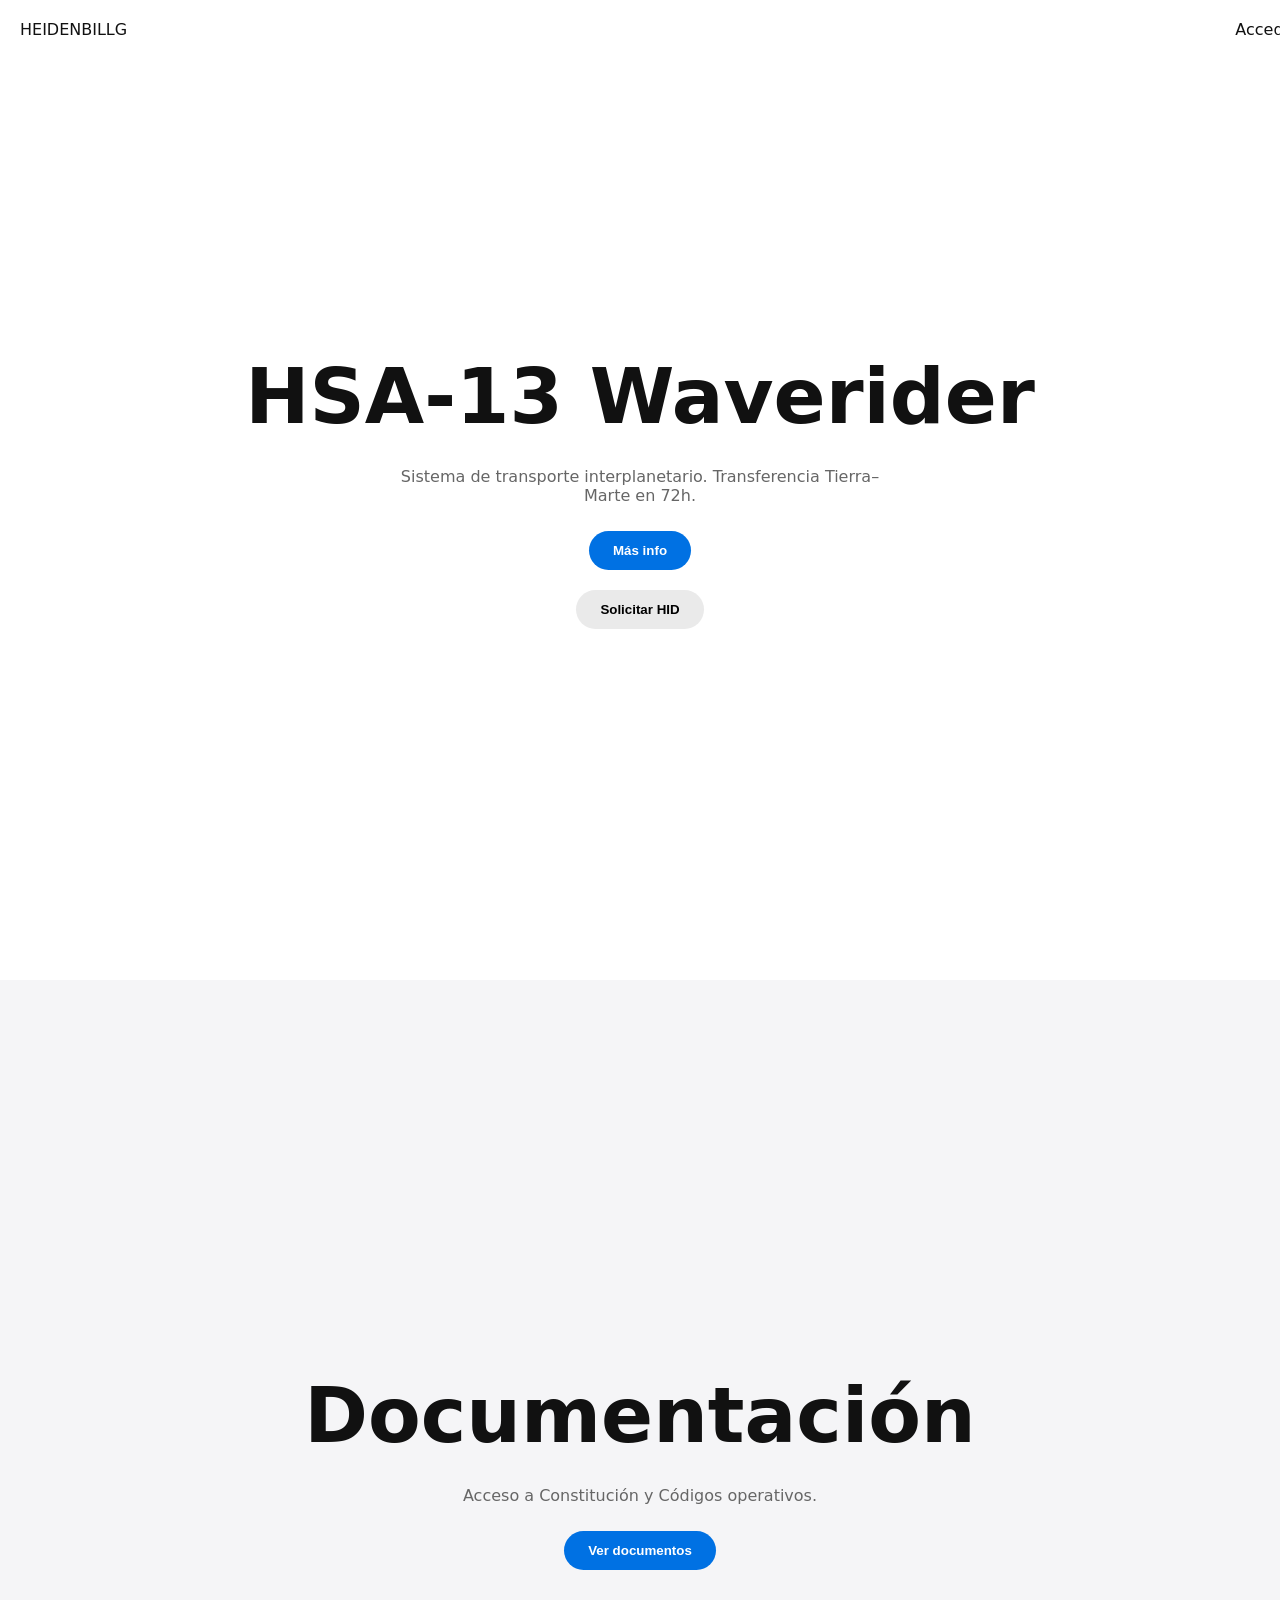
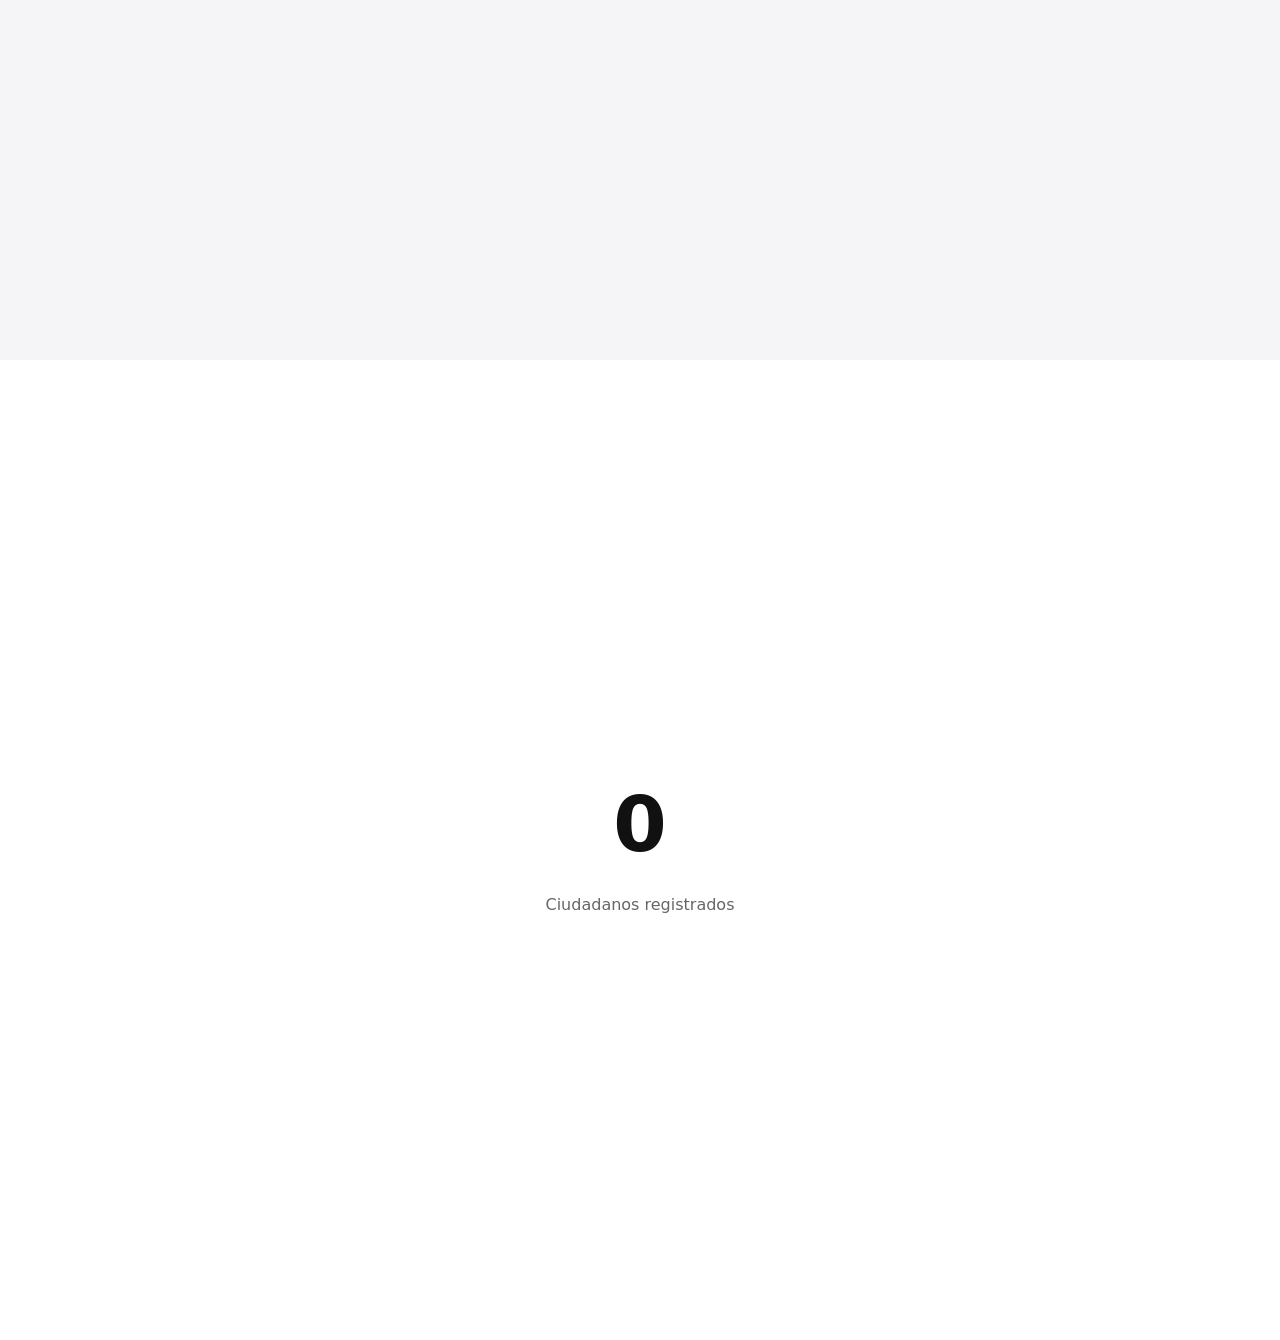
==== commit 99137610: "Update index.html" ====
--- a/index.html
+++ b/index.html
@@ -1,623 +1,85 @@
 <!DOCTYPE html><html lang="es">
 <head>
-<meta charset="UTF-8" />
-<meta name="viewport" content="width=device-width, initial-scale=1.0" />
-<title>HEIDENBILLG</title>
+<meta charset="UTF-8">
+<meta name="viewport" content="width=device-width, initial-scale=1.0">
+<title>Heidenbillg</title>
 <style>
 :root{
-  --bg:#000;
-  --panel:#0b0b0b;
-  --line:#1f1f1f;
-  --text:#fff;
-  --muted:#9a9a9a;
-  --accent:#ff3e3e;
-  --accent2:#ff7b7b;
-  --ok:#4cd37b;
-  --shadow:0 26px 90px rgba(0,0,0,.42);
+--bg:#ffffff;
+--text:#111;
+--accent:#0071e3;
+--soft:#f5f5f7;
 }
-*{box-sizing:border-box;margin:0;padding:0}
-html{scroll-behavior:smooth}
-body{
-  font-family:-apple-system,BlinkMacSystemFont,"Segoe UI",sans-serif;
-  background:radial-gradient(circle at top, rgba(255,62,62,.08), transparent 28%), #000;
-  color:var(--text);
-  overflow-x:hidden;
-}
-nav{
-  position:fixed;top:0;left:0;width:100%;z-index:1000;
-  display:flex;justify-content:space-between;align-items:center;gap:16px;
-  padding:18px 28px;backdrop-filter:blur(14px);
-  background:linear-gradient(to bottom, rgba(0,0,0,.96), rgba(0,0,0,0));
-}
-.brand{font-size:13px;letter-spacing:.22em;text-transform:uppercase;cursor:pointer;user-select:none}
-.nav-right{display:flex;gap:10px;align-items:center;flex-wrap:wrap;justify-content:flex-end}
-.chip{padding:7px 11px;border:1px solid rgba(255,255,255,.08);border-radius:999px;background:rgba(255,255,255,.02);font-size:12px;color:#ddd}
-section{
-  min-height:100vh;display:flex;align-items:center;justify-content:center;text-align:center;
-  padding:118px 24px 80px;position:relative;
-}
-.hero,.panel{width:min(1120px,100%)}
-h1{font-size:clamp(3rem,10vw,7rem);line-height:.92;letter-spacing:-.07em}
-h2{font-size:clamp(2rem,5vw,4rem);line-height:1;letter-spacing:-.05em}
-p{max-width:760px;margin:16px auto 0;color:var(--muted);font-size:clamp(1rem,1.6vw,1.18rem);line-height:1.7}
-.eyebrow{font-size:12px;letter-spacing:.28em;text-transform:uppercase;color:var(--accent);margin-bottom:14px}
-.actions{display:flex;gap:12px;justify-content:center;flex-wrap:wrap;margin-top:28px}
-button{
-  border:none;cursor:pointer;border-radius:999px;padding:13px 20px;font-size:15px;font-weight:600;
-  transition:.25s ease;display:inline-flex;align-items:center;justify-content:center;gap:8px;
-}
-button:hover{transform:translateY(-1px) scale(1.02)}
-.primary{background:var(--accent);color:#fff}
-.secondary{background:#111;color:#fff;border:1px solid rgba(255,255,255,.1)}
-.ghost{background:transparent;color:#fff;border:1px solid rgba(255,255,255,.12)}
-.panel{
-  margin:0 auto;border:1px solid rgba(255,255,255,.07);border-radius:28px;padding:26px;
-  background:linear-gradient(180deg, rgba(255,255,255,.03), rgba(255,255,255,.015));
-  box-shadow:var(--shadow);backdrop-filter:blur(12px);
-}
-.grid{display:grid;grid-template-columns:repeat(3,minmax(0,1fr));gap:14px;margin-top:20px}
-.card{
-  text-align:left;padding:18px;border-radius:20px;background:rgba(255,255,255,.03);
-  border:1px solid rgba(255,255,255,.06);min-height:132px;transition:.2s ease;
-}
-.card:hover{transform:translateY(-2px);border-color:rgba(255,62,62,.22)}
-.label{font-size:11px;text-transform:uppercase;letter-spacing:.18em;color:var(--muted);margin-bottom:8px}
-.value{font-size:28px;line-height:1;font-weight:700}
-.mini{margin-top:8px;color:var(--muted);font-size:13px;line-height:1.5}
-.bar{margin-top:18px;width:100%;height:8px;border-radius:999px;background:#121212;overflow:hidden;border:1px solid rgba(255,255,255,.06)}
-.fill{width:0%;height:100%;background:linear-gradient(90deg,var(--accent),var(--accent2));transition:width .9s ease}
-.hidden-reveal{opacity:0;transform:translateY(24px);transition:1s cubic-bezier(.2,.8,.2,1)}
-.hidden-reveal.show{opacity:1;transform:translateY(0)}
-.orb{position:absolute;width:440px;height:440px;border-radius:50%;background:radial-gradient(circle at 30% 30%, rgba(255,62,62,.22), rgba(255,62,62,.05) 34%, transparent 70%);filter:blur(8px);pointer-events:none;animation:float 10s ease-in-out infinite}
-@keyframes float{0%,100%{transform:translateY(0) translateX(0)}50%{transform:translateY(-16px) translateX(12px)}}
-.searchbar{
-  width:min(760px,100%);margin:22px auto 0;display:flex;gap:10px;align-items:center;
-  padding:12px 14px;border:1px solid rgba(255,255,255,.08);border-radius:18px;background:rgba(255,255,255,.03)
-}
-.searchbar input{
-  flex:1;background:transparent;border:none;outline:none;color:var(--text);font-size:16px;font-family:inherit
-}
-.searchbar .hint{color:var(--muted);font-size:12px;white-space:nowrap}
-.shop-grid{display:grid;grid-template-columns:repeat(3,minmax(0,1fr));gap:16px;margin-top:20px}
-.product{
-  text-align:left;padding:18px;border-radius:22px;background:rgba(255,255,255,.03);border:1px solid rgba(255,255,255,.06);
-  display:flex;flex-direction:column;gap:10px;min-height:220px;transition:.2s ease
-}
-.product:hover{transform:translateY(-2px);border-color:rgba(255,62,62,.22)}
-.product .top{display:flex;justify-content:space-between;gap:10px;align-items:flex-start}
-.badge{font-size:11px;text-transform:uppercase;letter-spacing:.18em;color:var(--muted)}
-.price{font-size:24px;font-weight:700}
-.desc{color:var(--muted);font-size:13px;line-height:1.6;flex:1}
-.row{display:flex;gap:10px;flex-wrap:wrap}
-.row button{flex:1;min-width:120px}
-.two-col{display:grid;grid-template-columns:1.1fr .9fr;gap:18px;margin-top:22px}
-.list{display:grid;gap:10px;margin-top:12px}
-.item{
-  display:flex;justify-content:space-between;gap:10px;align-items:center;
-  padding:14px 16px;border-radius:16px;background:rgba(255,255,255,.03);border:1px solid rgba(255,255,255,.06)
-}
-.item small{color:var(--muted)}
-.total{display:flex;justify-content:space-between;align-items:center;padding-top:14px;margin-top:14px;border-top:1px solid rgba(255,255,255,.08);font-size:18px;font-weight:700}
-.modal{
-  display:none;position:fixed;inset:0;z-index:2000;background:rgba(0,0,0,.92);backdrop-filter:blur(12px);
-  align-items:center;justify-content:center;padding:18px
-}
-.modal.open{display:flex}
-.box{
-  width:min(420px,100%);padding:24px;border-radius:26px;background:rgba(15,15,15,.98);
-  border:1px solid rgba(255,255,255,.08);box-shadow:0 24px 90px rgba(0,0,0,.5)
-}
-.box h3{font-size:24px;margin-bottom:10px}
-.sub{color:var(--muted);font-size:13px;line-height:1.6;margin-bottom:16px}
-input,textarea{
-  width:100%;margin-bottom:10px;padding:13px 14px;border-radius:14px;border:1px solid rgba(255,255,255,.1);
-  background:#090909;color:#fff;outline:none;font-size:14px
-}
-input:focus,textarea:focus{border-color:rgba(255,62,62,.75);box-shadow:0 0 0 3px rgba(255,62,62,.12)}
-.toast{
-  position:fixed;right:18px;bottom:18px;z-index:3000;min-width:240px;max-width:min(92vw,360px);
-  padding:14px 16px;border-radius:16px;background:rgba(15,15,15,.98);border:1px solid rgba(255,255,255,.08);
-  box-shadow:var(--shadow);opacity:0;transform:translateY(14px);pointer-events:none;transition:.35s ease
-}
-.toast.show{opacity:1;transform:translateY(0)}
-.fadein{animation:fadeIn 1s ease both}
-@keyframes fadeIn{from{opacity:0;transform:translateY(18px)}to{opacity:1;transform:translateY(0)}}
-.drawer{
-  position:fixed;top:0;right:0;height:100%;width:min(420px,100%);background:rgba(10,10,10,.98);z-index:2500;
-  border-left:1px solid rgba(255,255,255,.08);transform:translateX(100%);transition:.35s ease;display:flex;flex-direction:column
-}
-.drawer.open{transform:translateX(0)}
-.drawer header{padding:18px 18px 0;display:flex;justify-content:space-between;align-items:center}
-.drawer .content{padding:18px;overflow:auto;flex:1}
-.drawer .footer{padding:18px;border-top:1px solid rgba(255,255,255,.08)}
-.kv{display:flex;justify-content:space-between;gap:10px;padding:12px 14px;border-radius:14px;background:rgba(255,255,255,.03);border:1px solid rgba(255,255,255,.06);margin-bottom:10px}
-.kv span:last-child{color:#fff}
-@media (max-width: 920px){
-  .grid,.shop-grid,.two-col{grid-template-columns:1fr}
-  nav{padding:16px 18px}
-  .searchbar{width:100%}
-  h1{font-size:clamp(2.8rem,13vw,5.5rem)}
-}
+body{margin:0;font-family:-apple-system,system-ui;background:var(--bg);color:var(--text);overflow-x:hidden;}
+section{min-height:100vh;display:flex;flex-direction:column;justify-content:center;align-items:center;padding:40px;text-align:center;}
+h1{font-size:clamp(2.5rem,6vw,5rem);margin:10px 0;}
+p{max-width:500px;color:#666;}
+button{margin:10px;padding:12px 24px;border-radius:20px;border:none;background:var(--accent);color:white;cursor:pointer;font-weight:600;}
+button.secondary{background:#eaeaea;color:#000;}
+nav{position:fixed;top:0;width:100%;display:flex;justify-content:space-between;padding:20px;background:rgba(255,255,255,0.8);backdrop-filter:blur(10px);}
+#modal{position:fixed;top:0;left:0;width:100%;height:100%;background:rgba(0,0,0,0.3);display:none;justify-content:center;align-items:center;}
+.box{background:white;padding:30px;border-radius:20px;width:300px;}
+input{width:100%;padding:10px;margin:5px 0;border:1px solid #ddd;border-radius:10px;}
 </style>
 </head>
-<body>
-<div class="orb" style="top:10%;left:50%;transform:translateX(-50%);"></div><nav>
-  <div class="brand" onclick="openAccess()">HEIDENBILLG</div>
-  <div class="nav-right">
-    <div class="chip" id="censusChip">0 ciudadanos</div>
-    <div class="chip" id="creditChip">0 créditos</div>
-    <button class="ghost" onclick="toggleCart()">Cesta <span id="cartCount">0</span></button>
-  </div>
-</nav><section>
-  <div class="hero hidden-reveal">
-    <div class="eyebrow">HID • acceso civil</div>
-    <h1>HEIDENBILLG</h1>
-    <p>Sistema minimalista. Buscar, guardar, añadir a cesta y acceder. Todo fluido, limpio y automático.</p>
-    <div class="actions">
-      <button class="secondary" onclick="scrollToId('store')">Info</button>
-      <button class="primary" onclick="openAccess()">Comprar HID</button>
-    </div>
-    <div class="searchbar">
-      <input id="searchInput" placeholder="Buscar documentos, HID, acceso..." oninput="renderStore()" />
-      <div class="hint">Buscar</div>
-    </div>
-  </div>
-</section><section id="store">
-  <div class="panel hidden-reveal">
-    <div class="eyebrow">01 • tienda mínima</div>
-    <h2>Elige, guarda, compra</h2>
-    <p>Una cesta, un archivo, una identidad. Puedes añadir cosas, guardarlas y volver luego.</p>
-    <div class="shop-grid" id="shopGrid"></div>
-  </div>
-</section><section id="info">
-  <div class="panel hidden-reveal">
-    <div class="eyebrow">02 • estado</div>
-    <h2>Un solo nodo</h2>
-    <div class="grid">
-      <div class="card">
-        <div class="label">Censo</div>
-        <div class="value" id="census">0</div>
-        <div class="mini">Se actualiza solo.</div>
-      </div>
-      <div class="card">
-        <div class="label">Lanzamiento</div>
-        <div class="value" id="countdown">--:--</div>
-        <div class="mini">HSA-13 activo.</div>
-      </div>
-      <div class="card">
-        <div class="label">Estado</div>
-        <div class="value">Activo</div>
-        <div class="mini">Interfaz viva.</div>
-      </div>
-    </div>
-    <div class="bar"><div class="fill" id="fill"></div></div>
-  </div>
-</section><section id="dashboard">
-  <div class="panel hidden-reveal">
-    <div class="eyebrow">03 • panel ciudadano</div>
-    <h2>Tu espacio</h2>
-    <p>Credenciales, guardados, cesta y acciones rápidas.</p>
-    <div class="actions">
-      <button class="secondary" onclick="claimDaily()">+100 diario</button>
-      <button class="secondary" onclick="openSaved()">Guardados</button>
-      <button class="secondary" onclick="openMessages()">Mensajes</button>
-      <button class="primary" onclick="logout()">Salir</button>
-    </div>
-    <div class="grid">
-      <div class="card">
-        <div class="label">HID</div>
-        <div class="value" id="userHid">---</div>
-        <div class="mini">Tu identificación.</div>
-      </div>
-      <div class="card">
-        <div class="label">Clave</div>
-        <div class="value" id="userPass" style="font-size:18px;">---</div>
-        <div class="mini">Guárdala bien.</div>
-      </div>
-      <div class="card">
-        <div class="label">Créditos</div>
-        <div class="value" id="userCredits">0</div>
-        <div class="mini">Saldo activo.</div>
-      </div>
-    </div>
-  </div>
-</section><div class="modal" id="accessModal">
-  <div class="box">
-    <h3>Acceso</h3>
-    <div class="sub">Compra simulada. Se genera tu HID al finalizar.</div>
-    <input id="buyerName" placeholder="Nombre" />
-    <input id="buyerEmail" placeholder="Email" />
-    <div class="actions" style="margin-top:12px;">
-      <button class="secondary" onclick="openCheckout()">Continuar</button>
-      <button class="primary" onclick="closeAll()">Cancelar</button>
-    </div>
-  </div>
-</div><div class="modal" id="checkoutModal">
-  <div class="box">
-    <h3>Pago</h3>
-    <div class="sub">Experiencia visual. No hay cobro real.</div>
-    <div class="kv"><span>HID</span><span>Incluido</span></div>
-    <div class="kv"><span>Docs</span><span>Incluidos</span></div>
-    <div class="actions" style="margin-top:14px;">
-      <button class="secondary" onclick="completePurchase()">Pagar</button>
-      <button class="primary" onclick="closeAll()">Cancelar</button>
-    </div>
-  </div>
-</div><div class="modal" id="successModal">
-  <div class="box">
-    <h3>Confirmado</h3>
-    <div class="sub">Tu acceso ya está listo.</div>
-    <div class="card">
-      <div class="label">HID</div>
-      <div id="newHid" class="value" style="font-size:16px;"></div>
-      <div class="label" style="margin-top:12px;">Clave</div>
-      <div id="newPass" class="value" style="font-size:16px;"></div>
-    </div>
-    <div class="actions" style="margin-top:14px;">
-      <button class="secondary" onclick="openDashboard()">Ir al panel</button>
-      <button class="primary" onclick="closeAll()">Cerrar</button>
-    </div>
-  </div>
-</div><div class="modal" id="messagesModal">
-  <div class="box">
-    <h3>Mensajes</h3>
-    <div class="sub">Canal rápido.</div>
-    <input id="msgInput" placeholder="Escribe..." />
-    <button class="secondary" onclick="sendMessage()">Enviar</button>
-    <div id="msgLog" style="margin-top:12px;max-height:180px;overflow:auto;text-align:left;font-size:13px;"></div>
-    <div class="actions" style="margin-top:14px;">
-      <button class="primary" onclick="closeAll()">Cerrar</button>
-    </div>
-  </div>
-</div><div class="drawer" id="cartDrawer">
-  <header>
-    <div>
-      <div class="eyebrow" style="margin-bottom:8px;">Cesta</div>
-      <div style="font-size:22px;font-weight:700;">Seleccionados</div>
-    </div>
-    <button class="ghost" onclick="toggleCart()">Cerrar</button>
-  </header>
-  <div class="content">
-    <div id="cartList" class="list"></div>
-    <div class="total"><span>Total</span><span id="cartTotal">0</span></div>
-    <div class="actions" style="justify-content:flex-start;">
-      <button class="secondary" onclick="checkoutCart()">Comprar cesta</button>
-      <button class="ghost" onclick="clearCart()">Vaciar</button>
-    </div>
-    <div class="mini" style="margin-top:14px;">Se guarda localmente y se restaura al volver.</div>
-  </div>
-  <div class="footer">
-    <div class="kv"><span>Guardados</span><span id="savedCount">0</span></div>
-    <div class="kv"><span>Estado</span><span>Automático</span></div>
-  </div>
-</div><div class="toast" id="toast"></div><script>
-const KEY = "HB_STORE_MINI_V1";
-const DB = JSON.parse(localStorage.getItem(KEY)) || {
-  users: [],
-  census: 0,
-  messages: [],
-  cart: [],
-  saved: [],
-  daily: { last: null, claimed: false }
-};
-let current = null;
-let activeQuery = "";
+<body><nav>
+<div>HEIDENBILLG</div>
+<div onclick="openLogin()" style="cursor:pointer">Acceder</div>
+</nav><!-- HERO --><section>
+<h1>HSA-13 Waverider</h1>
+<p>Sistema de transporte interplanetario. Transferencia Tierra–Marte en 72h.</p>
+<button onclick="showInfo('nave')">Más info</button>
+<button class="secondary" onclick="openLogin()">Solicitar HID</button>
+</section><!-- DOCS --><section style="background:var(--soft)">
+<h1>Documentación</h1>
+<p>Acceso a Constitución y Códigos operativos.</p>
+<button onclick="showInfo('docs')">Ver documentos</button>
+</section><!-- CENSO --><section>
+<h1 id="census">0</h1>
+<p>Ciudadanos registrados</p>
+</section><!-- LOGIN --><div id="modal">
+<div class="box">
+<h3>Acceso</h3>
+<input id="hid" placeholder="HID">
+<input id="pass" type="password" placeholder="Clave">
+<button onclick="login()">Entrar</button>
+<hr>
+<h4>Crear</h4>
+<input id="name" placeholder="Nombre">
+<input id="email" placeholder="Email">
+<button onclick="register()">Generar HID</button>
+<div id="out"></div>
+<button class="secondary" onclick="closeLogin()">Cerrar</button>
+</div>
+</div><script>
+let DB = JSON.parse(localStorage.getItem("HB")) || {users:[],census:0};
+function save(){localStorage.setItem("HB",JSON.stringify(DB));}
 
-const PRODUCTS = [
-  { id:"hid", name:"HID Civil", type:"Acceso", price:0, badge:"esencial", desc:"Credencial digital para entrar al sistema." },
-  { id:"constitution", name:"Constitución", type:"Documento", price:0, badge:"archivo", desc:"Base legal y estructura del Estado." },
-  { id:"codes", name:"Códigos", type:"Documento", price:0, badge:"normas", desc:"Reglas y protocolos internos." },
-  { id:"briefing", name:"Briefing HSA-13", type:"Documento", price:0, badge:"nave", desc:"Resumen técnico de la nave y misión." },
-  { id:"support", name:"Plan de soporte", type:"Servicio", price:0, badge:"ayuda", desc:"Acceso a ayuda, solicitudes y soporte." },
-  { id:"wallet", name:"Billetera civil", type:"Economía", price:0, badge:"créditos", desc:"Gestión de crédito diario y saldo." }
-];
+function generate(len,chars){let s="";for(let i=0;i<len;i++)s+=chars[Math.floor(Math.random()*chars.length)];return s;}
 
-function save(){ localStorage.setItem(KEY, JSON.stringify(DB)); }
-function today(){ return new Date().toDateString(); }
-function genHID(){ const c="ABCDEFGHIJKLMNOPQRSTUVWXYZ0123456789"; return Array.from({length:24},()=>c[Math.floor(Math.random()*c.length)]).join(""); }
-function genPASS(){ const c="abcdef0123456789"; return Array.from({length:12},()=>c[Math.floor(Math.random()*c.length)]).join(""); }
-function q(id){ return document.getElementById(id); }
-function scrollToId(id){ document.getElementById(id).scrollIntoView({behavior:"smooth"}); }
-
-function toast(msg){
-  const t = q("toast");
-  t.textContent = msg;
-  t.classList.add("show");
-  clearTimeout(window._toast);
-  window._toast = setTimeout(()=>t.classList.remove("show"), 1800);
-}
-
-function openModal(id){ q(id).classList.add("open"); }
-function closeAll(){ document.querySelectorAll(".modal").forEach(m=>m.classList.remove("open")); }
-function openAccess(){ openModal("accessModal"); }
-function openCheckout(){
-  const name = q("buyerName").value.trim();
-  const email = q("buyerEmail").value.trim();
-  if(!name || !email) return toast("Completa nombre y email.");
-  closeAll(); openModal("checkoutModal");
-}
-function openSaved(){
-  closeAll();
-  q("cartDrawer").classList.remove("open");
-  openModal("messagesModal");
-  q("msgLog").innerHTML = DB.saved.length
-    ? DB.saved.map(s => `<div class="kv"><span>${escapeHTML(s.name)}</span><span>${escapeHTML(s.type)}</span></div>`).join("")
-    : `<div class="mini">Nada guardado todavía.</div>`;
-  q("messagesModal").querySelector("h3").textContent = "Guardados";
-  q("messagesModal").querySelector(".sub").textContent = "Tus elementos guardados.";
-  q("msgInput").style.display = "none";
-  q("messagesModal button.secondary").textContent = "Cerrar";
-}
-function openMessages(){
-  closeAll();
-  openModal("messagesModal");
-  q("messagesModal").querySelector("h3").textContent = "Mensajes";
-  q("messagesModal").querySelector(".sub").textContent = "Canal rápido.";
-  q("msgInput").style.display = "block";
-  q("messagesModal button.secondary").textContent = "Enviar";
-  renderMessages();
-}
-function escapeHTML(s){ return String(s).replaceAll("&","&amp;").replaceAll("<","&lt;").replaceAll(">","&gt;"); }
-
-function completePurchase(){
-  const name = q("buyerName").value.trim();
-  const email = q("buyerEmail").value.trim();
-  if(!name || !email) return toast("Completa nombre y email.");
-  const user = { name, email, hid: genHID(), pass: genPASS(), credits: 0, lastClaim: null };
-  DB.users.push(user);
-  DB.census += 1;
-  current = user;
-  DB.saved = DB.saved.length ? DB.saved : [PRODUCTS[0], PRODUCTS[1]];
-  save();
-  q("newHid").textContent = user.hid;
-  q("newPass").textContent = user.pass;
-  updateAll();
-  closeAll();
-  openModal("successModal");
-  revealDashboard();
-  toast("Compra simulada completada.");
+function register(){
+let u={hid:generate(24,"ABCDEF0123456789"),pass:generate(12,"abcABC123"),name:name.value,email:email.value};
+DB.users.push(u);DB.census++;save();
+out.innerHTML="HID:<br>"+u.hid+"<br>Clave:<br>"+u.pass;
+update();
 }
 
 function login(){
-  const hid = q("loginHid").value.trim();
-  const pass = q("loginPass").value.trim();
-  const u = DB.users.find(x => x.hid === hid && x.pass === pass);
-  if(!u) return toast("Acceso denegado.");
-  current = u;
-  closeAll();
-  revealDashboard();
-  updateUserPanel();
-  toast("Acceso correcto.");
+let u=DB.users.find(x=>x.hid===hid.value && x.pass===pass.value);
+if(!u)return alert("Error");
+alert("Bienvenido "+u.name);
+closeLogin();
 }
 
-function revealDashboard(){
-  scrollToId("dashboard");
-  setTimeout(()=>q("dashboard").querySelector(".hidden-reveal").classList.add("show"), 120);
+function update(){document.getElementById("census").innerText=DB.census;}
+update();
+
+function openLogin(){modal.style.display="flex";}
+function closeLogin(){modal.style.display="none";}
+
+function showInfo(type){
+if(type==='nave') alert('HSA-13: Propulsión AV-E, 1g continuo, escudo de hafnio.');
+if(type==='docs') alert('Constitución y Códigos disponibles.');
 }
-
-function logout(){
-  current = null;
-  location.reload();
-}
-
-function claimDaily(){
-  if(!current) return toast("Primero entra.");
-  const t = today();
-  if(current.lastClaim === t) return toast("Ya reclamado hoy.");
-  current.credits += 100;
-  current.lastClaim = t;
-  save();
-  updateUserPanel();
-  updateAll();
-  toast("+100 créditos.");
-}
-
-function addToCart(id){
-  const product = PRODUCTS.find(p => p.id === id);
-  if(!product) return;
-  if(DB.cart.some(x => x.id === id)) return toast("Ya está en la cesta.");
-  DB.cart.push(product);
-  save();
-  renderCart();
-  toast("Añadido a la cesta.");
-}
-
-function saveItem(id){
-  const product = PRODUCTS.find(p => p.id === id);
-  if(!product) return;
-  if(DB.saved.some(x => x.id === id)) return toast("Ya guardado.");
-  DB.saved.push(product);
-  save();
-  renderStore();
-  renderSavedBadge();
-  toast("Guardado.");
-}
-
-function removeSaved(id){
-  DB.saved = DB.saved.filter(x => x.id !== id);
-  save();
-  renderStore();
-  renderSavedBadge();
-}
-
-function checkoutCart(){
-  if(!DB.cart.length) return toast("La cesta está vacía.");
-  closeCart();
-  openModal("accessModal");
-  toast("Cesta lista para compra.");
-}
-
-function clearCart(){
-  DB.cart = [];
-  save();
-  renderCart();
-  toast("Cesta vacía.");
-}
-
-function toggleCart(){
-  q("cartDrawer").classList.toggle("open");
-  renderCart();
-}
-function closeCart(){ q("cartDrawer").classList.remove("open"); }
-
-function renderStore(){
-  activeQuery = q("searchInput").value.trim().toLowerCase();
-  const filtered = PRODUCTS.filter(p => {
-    const hay = `${p.name} ${p.type} ${p.desc} ${p.badge}`.toLowerCase();
-    return hay.includes(activeQuery);
-  });
-  q("shopGrid").innerHTML = filtered.map(p => `
-    <div class="product fadein">
-      <div class="top">
-        <div>
-          <div class="badge">${p.type}</div>
-          <h3 style="margin-top:6px;font-size:24px;line-height:1.05;">${p.name}</h3>
-        </div>
-        <div class="badge">${p.badge}</div>
-      </div>
-      <div class="price">${p.price === 0 ? "Incluido" : `$${p.price}`}</div>
-      <div class="desc">${p.desc}</div>
-      <div class="row">
-        <button class="secondary" onclick="saveItem('${p.id}')">Guardar</button>
-        <button class="primary" onclick="addToCart('${p.id}')">Añadir</button>
-      </div>
-    </div>
-  `).join("") || `<div class="card"><div class="mini">Sin resultados.</div></div>`;
-}
-
-function renderCart(){
-  q("cartCount").textContent = DB.cart.length;
-  const total = DB.cart.reduce((a,b)=>a + (b.price || 0), 0);
-  q("cartTotal").textContent = total;
-  q("cartList").innerHTML = DB.cart.length ? DB.cart.map(p => `
-    <div class="item">
-      <div>
-        <div style="font-weight:600">${escapeHTML(p.name)}</div>
-        <small>${escapeHTML(p.type)}</small>
-      </div>
-      <button class="ghost" onclick="removeFromCart('${p.id}')">Quitar</button>
-    </div>
-  `).join("") : `<div class="mini">Tu cesta está vacía.</div>`;
-}
-
-function removeFromCart(id){
-  DB.cart = DB.cart.filter(x => x.id !== id);
-  save();
-  renderCart();
-  toast("Quitado.");
-}
-
-function renderSavedBadge(){
-  q("savedCount").textContent = DB.saved.length;
-}
-
-function renderMessages(){
-  q("msgLog").innerHTML = DB.messages.length ? DB.messages.slice(-12).map(m => `
-    <div style="padding:8px 0;border-bottom:1px solid rgba(255,255,255,.08);">
-      <div style="color:#fff">${escapeHTML(m.from)}</div>
-      <div style="color:var(--muted)">${escapeHTML(m.text)}</div>
-    </div>
-  `).join("") : `<div class="mini">Sin mensajes.</div>`;
-}
-
-function sendMessage(){
-  if(q("msgInput").style.display === "none") return;
-  if(!current) return toast("Primero entra.");
-  const text = q("msgInput").value.trim();
-  if(!text) return;
-  DB.messages.push({ from: current.name, text, time: new Date().toLocaleTimeString() });
-  q("msgInput").value = "";
-  save();
-  renderMessages();
-  toast("Enviado.");
-}
-
-function openCheckout(){
-  closeAll();
-  openModal("checkoutModal");
-}
-
-function openDashboard(){
-  closeAll();
-  revealDashboard();
-  updateUserPanel();
-}
-
-function updateUserPanel(){
-  if(!current) return;
-  q("userHid").textContent = current.hid;
-  q("userPass").textContent = current.pass;
-  q("userCredits").textContent = current.credits;
-  q("creditChip").textContent = `${current.credits} créditos`;
-}
-
-function updateAll(){
-  q("census").textContent = DB.census;
-  q("censusChip").textContent = `${DB.census} ciudadanos`;
-  q("fill").style.width = Math.min((DB.census / 100000) * 100, 100) + "%";
-  q("savedCount").textContent = DB.saved.length;
-  renderCart();
-  renderSavedBadge();
-  renderStore();
-  renderMessages();
-  if(current) updateUserPanel();
-}
-
-function escapeHTML(s){ return String(s).replaceAll("&","&amp;").replaceAll("<","&lt;").replaceAll(">","&gt;"); }
-
-function getSecondsToMidnight(){
-  const now = new Date();
-  const end = new Date();
-  end.setHours(24,0,0,0);
-  return Math.max(0, Math.floor((end - now)/1000));
-}
-function updateCountdown(){
-  const s = getSecondsToMidnight();
-  const h = String(Math.floor(s/3600)).padStart(2,"0");
-  const m = String(Math.floor((s%3600)/60)).padStart(2,"0");
-  q("countdown").textContent = `${h}:${m}`;
-}
-
-function updateReveal(){
-  document.querySelectorAll(".hidden-reveal").forEach(el => {
-    const top = el.getBoundingClientRect().top;
-    if(top < window.innerHeight - 90) el.classList.add("show");
-  });
-}
-
-function openSavedPanel(){
-  q("msgInput").style.display = "none";
-  q("msgLog").innerHTML = DB.saved.length ? DB.saved.map(p => `
-    <div class="item"><div><strong>${escapeHTML(p.name)}</strong><br><small>${escapeHTML(p.type)}</small></div><button class="ghost" onclick="removeSaved('${p.id}')">Quitar</button></div>
-  `).join("") : `<div class="mini">Nada guardado todavía.</div>`;
-  openModal("messagesModal");
-}
-
-function updateNavScroll(){
-  const max = document.documentElement.scrollHeight - window.innerHeight;
-  const pct = max > 0 ? Math.round((window.scrollY / max) * 100) : 0;
-  q("creditChip").dataset.scroll = pct;
-}
-window.addEventListener("scroll", () => { updateReveal(); updateNavScroll(); });
-window.addEventListener("click", updateReveal);
-
-function closeModalOnly(){ closeAll(); }
-
-// init
-renderStore();
-renderCart();
-renderSavedBadge();
-updateAll();
-updateCountdown();
-updateReveal();
-setInterval(updateCountdown, 1000);
-setInterval(()=>{
-  if(current && today() !== current.lastClaim){
-    // no automatic second claim; only shows availability by keeping UI fresh
-  }
-  updateAll();
-}, 4000);
-
-q("msgInput").addEventListener("keydown", (e)=>{ if(e.key === "Enter") sendMessage(); });
 </script></body>
 </html>
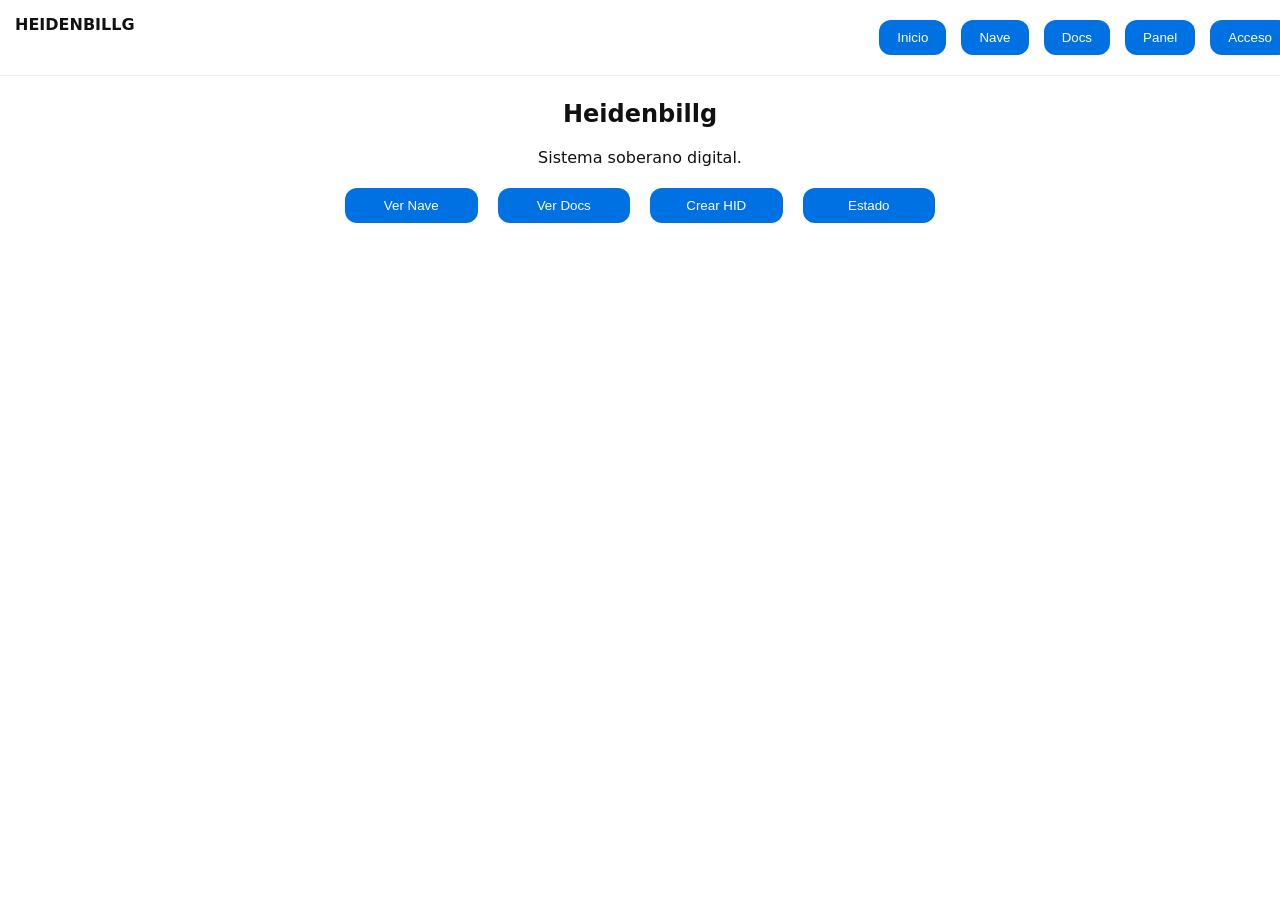
==== commit 34330540: "Update index.html" ====
--- a/index.html
+++ b/index.html
@@ -2,7 +2,7 @@
 <head>
 <meta charset="UTF-8">
 <meta name="viewport" content="width=device-width, initial-scale=1.0">
-<title>Heidenbillg</title>
+<title>Heidenbillg OS</title>
 <style>
 :root{
 --bg:#ffffff;
@@ -10,33 +10,63 @@
 --accent:#0071e3;
 --soft:#f5f5f7;
 }
-body{margin:0;font-family:-apple-system,system-ui;background:var(--bg);color:var(--text);overflow-x:hidden;}
-section{min-height:100vh;display:flex;flex-direction:column;justify-content:center;align-items:center;padding:40px;text-align:center;}
-h1{font-size:clamp(2.5rem,6vw,5rem);margin:10px 0;}
-p{max-width:500px;color:#666;}
-button{margin:10px;padding:12px 24px;border-radius:20px;border:none;background:var(--accent);color:white;cursor:pointer;font-weight:600;}
-button.secondary{background:#eaeaea;color:#000;}
-nav{position:fixed;top:0;width:100%;display:flex;justify-content:space-between;padding:20px;background:rgba(255,255,255,0.8);backdrop-filter:blur(10px);}
-#modal{position:fixed;top:0;left:0;width:100%;height:100%;background:rgba(0,0,0,0.3);display:none;justify-content:center;align-items:center;}
-.box{background:white;padding:30px;border-radius:20px;width:300px;}
+body{margin:0;font-family:-apple-system,system-ui;background:var(--bg);color:var(--text);}
+nav{position:fixed;top:0;width:100%;display:flex;justify-content:space-between;padding:15px;background:#fff;border-bottom:1px solid #eee;z-index:1000;}
+button{padding:10px 18px;border-radius:12px;border:none;background:var(--accent);color:white;cursor:pointer;margin:5px;}
+button.secondary{background:#eee;color:#000;}
+section{display:none;padding:80px 20px;text-align:center;}
+.active{display:block;}
+.grid{display:grid;grid-template-columns:repeat(auto-fit,minmax(140px,1fr));gap:10px;max-width:600px;margin:auto;}
+.card{background:var(--soft);padding:20px;border-radius:15px;}
+#modal{position:fixed;top:0;left:0;width:100%;height:100%;display:none;background:rgba(0,0,0,0.3);justify-content:center;align-items:center;}
+.box{background:white;padding:25px;border-radius:15px;width:300px;}
 input{width:100%;padding:10px;margin:5px 0;border:1px solid #ddd;border-radius:10px;}
 </style>
 </head>
 <body><nav>
-<div>HEIDENBILLG</div>
-<div onclick="openLogin()" style="cursor:pointer">Acceder</div>
-</nav><!-- HERO --><section>
-<h1>HSA-13 Waverider</h1>
-<p>Sistema de transporte interplanetario. Transferencia Tierra–Marte en 72h.</p>
-<button onclick="showInfo('nave')">Más info</button>
-<button class="secondary" onclick="openLogin()">Solicitar HID</button>
-</section><!-- DOCS --><section style="background:var(--soft)">
-<h1>Documentación</h1>
-<p>Acceso a Constitución y Códigos operativos.</p>
-<button onclick="showInfo('docs')">Ver documentos</button>
-</section><!-- CENSO --><section>
-<h1 id="census">0</h1>
-<p>Ciudadanos registrados</p>
+<div><b>HEIDENBILLG</b></div>
+<div>
+<button onclick="showTab('home')">Inicio</button>
+<button onclick="showTab('nave')">Nave</button>
+<button onclick="showTab('docs')">Docs</button>
+<button onclick="showTab('panel')">Panel</button>
+<button onclick="openLogin()">Acceso</button>
+</div>
+</nav><!-- HOME --><section id="home" class="active">
+<h1>Heidenbillg</h1>
+<p>Sistema soberano digital.</p>
+<div class="grid">
+<button onclick="showTab('nave')">Ver Nave</button>
+<button onclick="showTab('docs')">Ver Docs</button>
+<button onclick="openLogin()">Crear HID</button>
+<button onclick="alert('Sistema activo')">Estado</button>
+</div>
+</section><!-- NAVE --><section id="nave">
+<h1>HSA-13</h1>
+<p>72h Tierra–Marte</p>
+<div class="grid">
+<button onclick="alert('Propulsión AV-E')">Propulsión</button>
+<button onclick="alert('Blindaje Hafnio')">Blindaje</button>
+<button onclick="alert('Tripulación 5')">Tripulación</button>
+<button onclick="alert('1g constante')">Aceleración</button>
+</div>
+</section><!-- DOCS --><section id="docs">
+<h1>Documentos</h1>
+<div class="grid">
+<button onclick="alert('Constitución cargada')">Constitución</button>
+<button onclick="alert('Códigos cargados')">Códigos</button>
+<button onclick="alert('Protocolos VII')">Protocolos</button>
+<button onclick="alert('Sistema legal')">Legal</button>
+</div>
+</section><!-- PANEL --><section id="panel">
+<h1>Panel</h1>
+<p id="user-info">No conectado</p>
+<div class="grid">
+<button onclick="alert('Créditos diarios +100')">Créditos</button>
+<button onclick="alert('Misiones activas')">Misiones</button>
+<button onclick="alert('Historial')">Historial</button>
+<button onclick="logout()">Logout</button>
+</div>
 </section><!-- LOGIN --><div id="modal">
 <div class="box">
 <h3>Acceso</h3>
@@ -44,42 +74,44 @@
 <input id="pass" type="password" placeholder="Clave">
 <button onclick="login()">Entrar</button>
 <hr>
-<h4>Crear</h4>
+<h4>Crear HID</h4>
 <input id="name" placeholder="Nombre">
 <input id="email" placeholder="Email">
-<button onclick="register()">Generar HID</button>
+<button onclick="register()">Generar</button>
 <div id="out"></div>
 <button class="secondary" onclick="closeLogin()">Cerrar</button>
 </div>
 </div><script>
-let DB = JSON.parse(localStorage.getItem("HB")) || {users:[],census:0};
+let DB = JSON.parse(localStorage.getItem("HB")) || {users:[]};
 function save(){localStorage.setItem("HB",JSON.stringify(DB));}
 
 function generate(len,chars){let s="";for(let i=0;i<len;i++)s+=chars[Math.floor(Math.random()*chars.length)];return s;}
 
+let current=null;
+
 function register(){
 let u={hid:generate(24,"ABCDEF0123456789"),pass:generate(12,"abcABC123"),name:name.value,email:email.value};
-DB.users.push(u);DB.census++;save();
+DB.users.push(u);save();
 out.innerHTML="HID:<br>"+u.hid+"<br>Clave:<br>"+u.pass;
-update();
 }
 
 function login(){
 let u=DB.users.find(x=>x.hid===hid.value && x.pass===pass.value);
 if(!u)return alert("Error");
-alert("Bienvenido "+u.name);
+current=u;
+user-info.innerText="Conectado: "+u.name;
 closeLogin();
+showTab('panel');
 }
 
-function update(){document.getElementById("census").innerText=DB.census;}
-update();
+function logout(){current=null;user-info.innerText="No conectado";showTab('home');}
 
 function openLogin(){modal.style.display="flex";}
 function closeLogin(){modal.style.display="none";}
 
-function showInfo(type){
-if(type==='nave') alert('HSA-13: Propulsión AV-E, 1g continuo, escudo de hafnio.');
-if(type==='docs') alert('Constitución y Códigos disponibles.');
+function showTab(id){
+document.querySelectorAll('section').forEach(s=>s.classList.remove('active'));
+document.getElementById(id).classList.add('active');
 }
 </script></body>
 </html>
